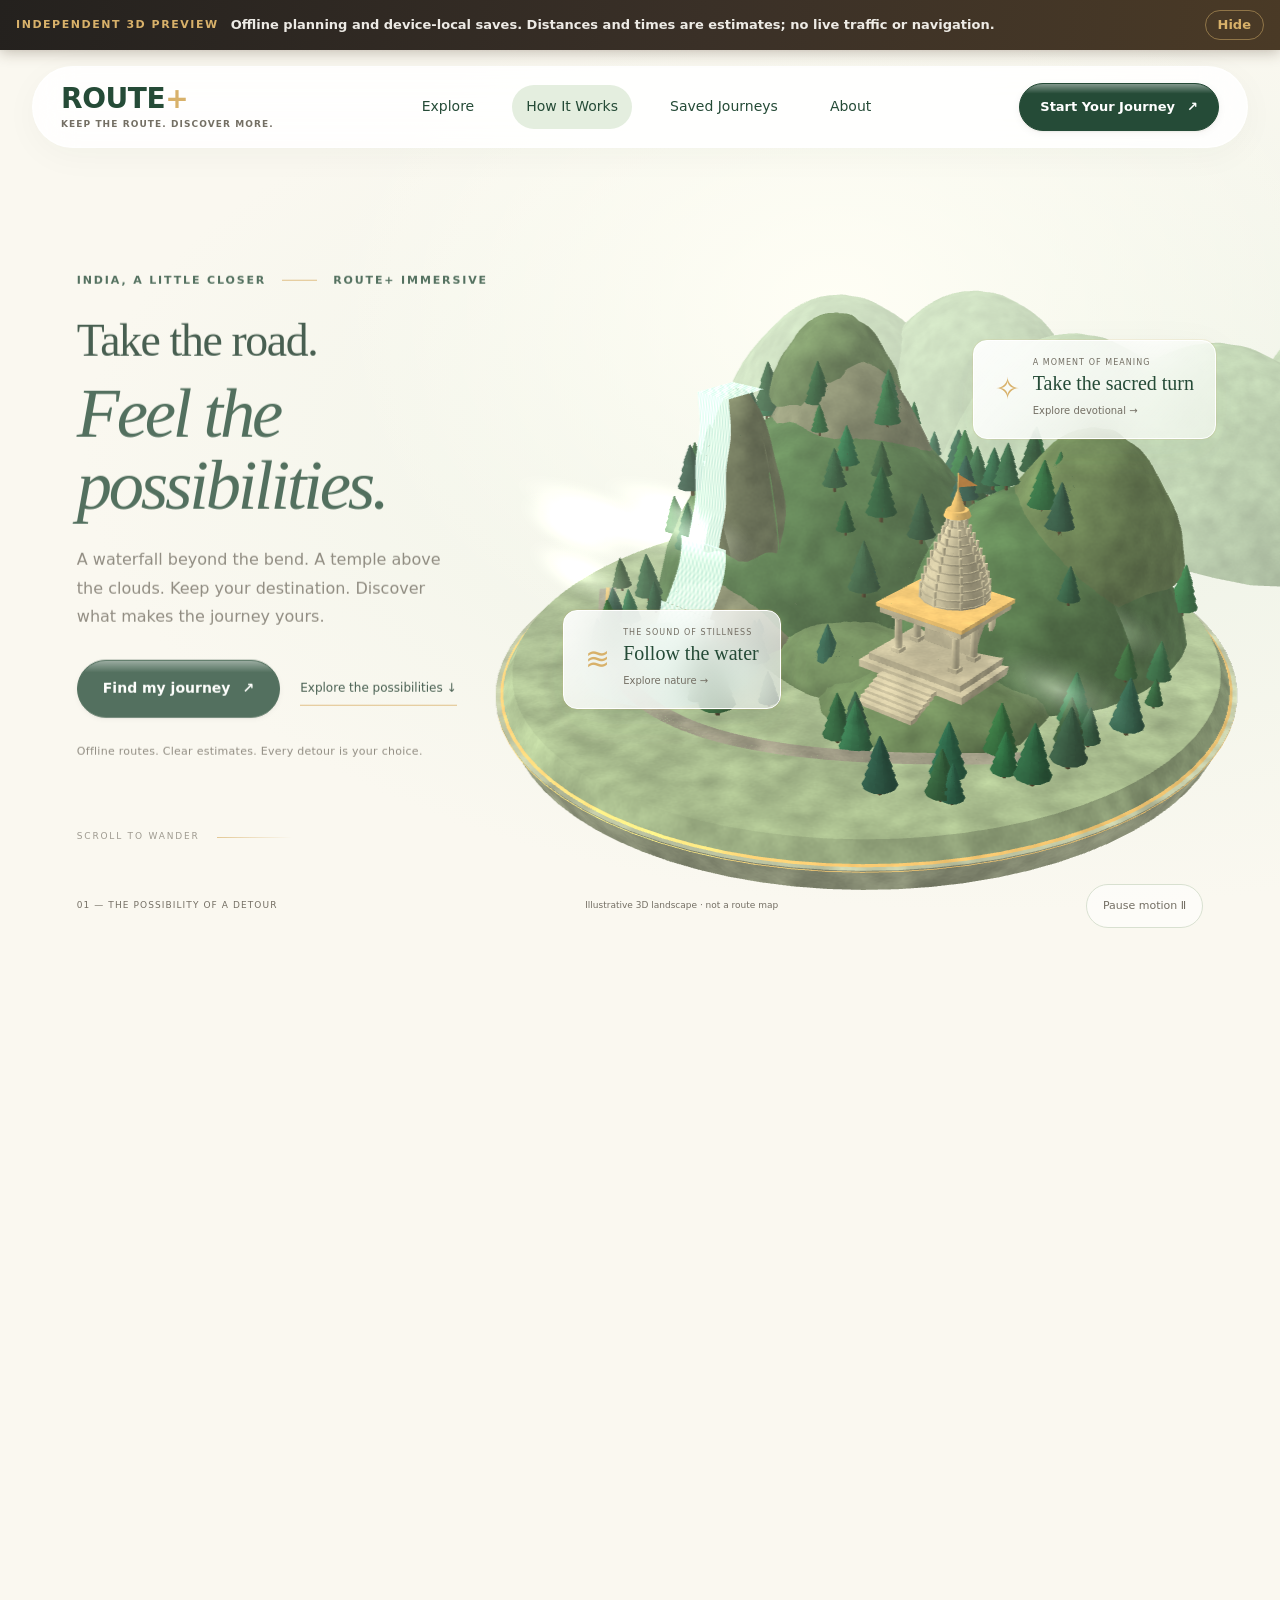
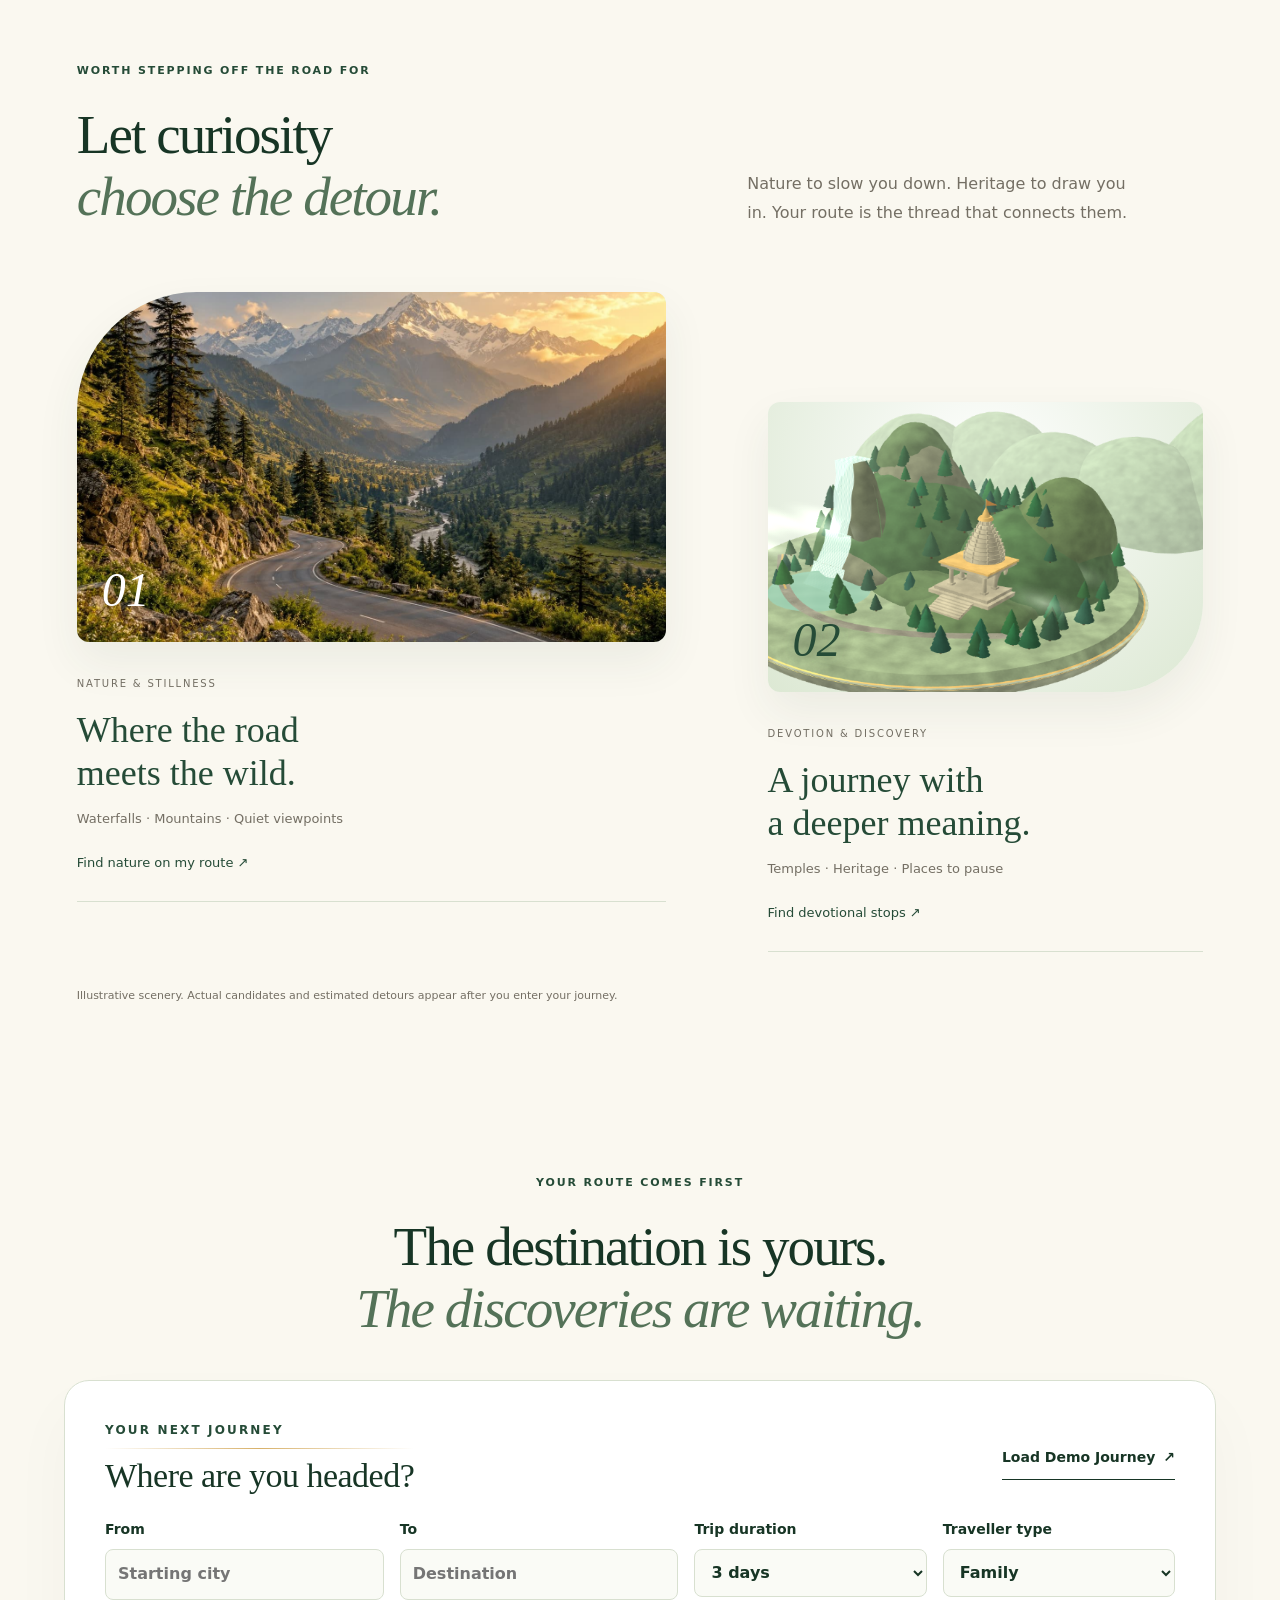
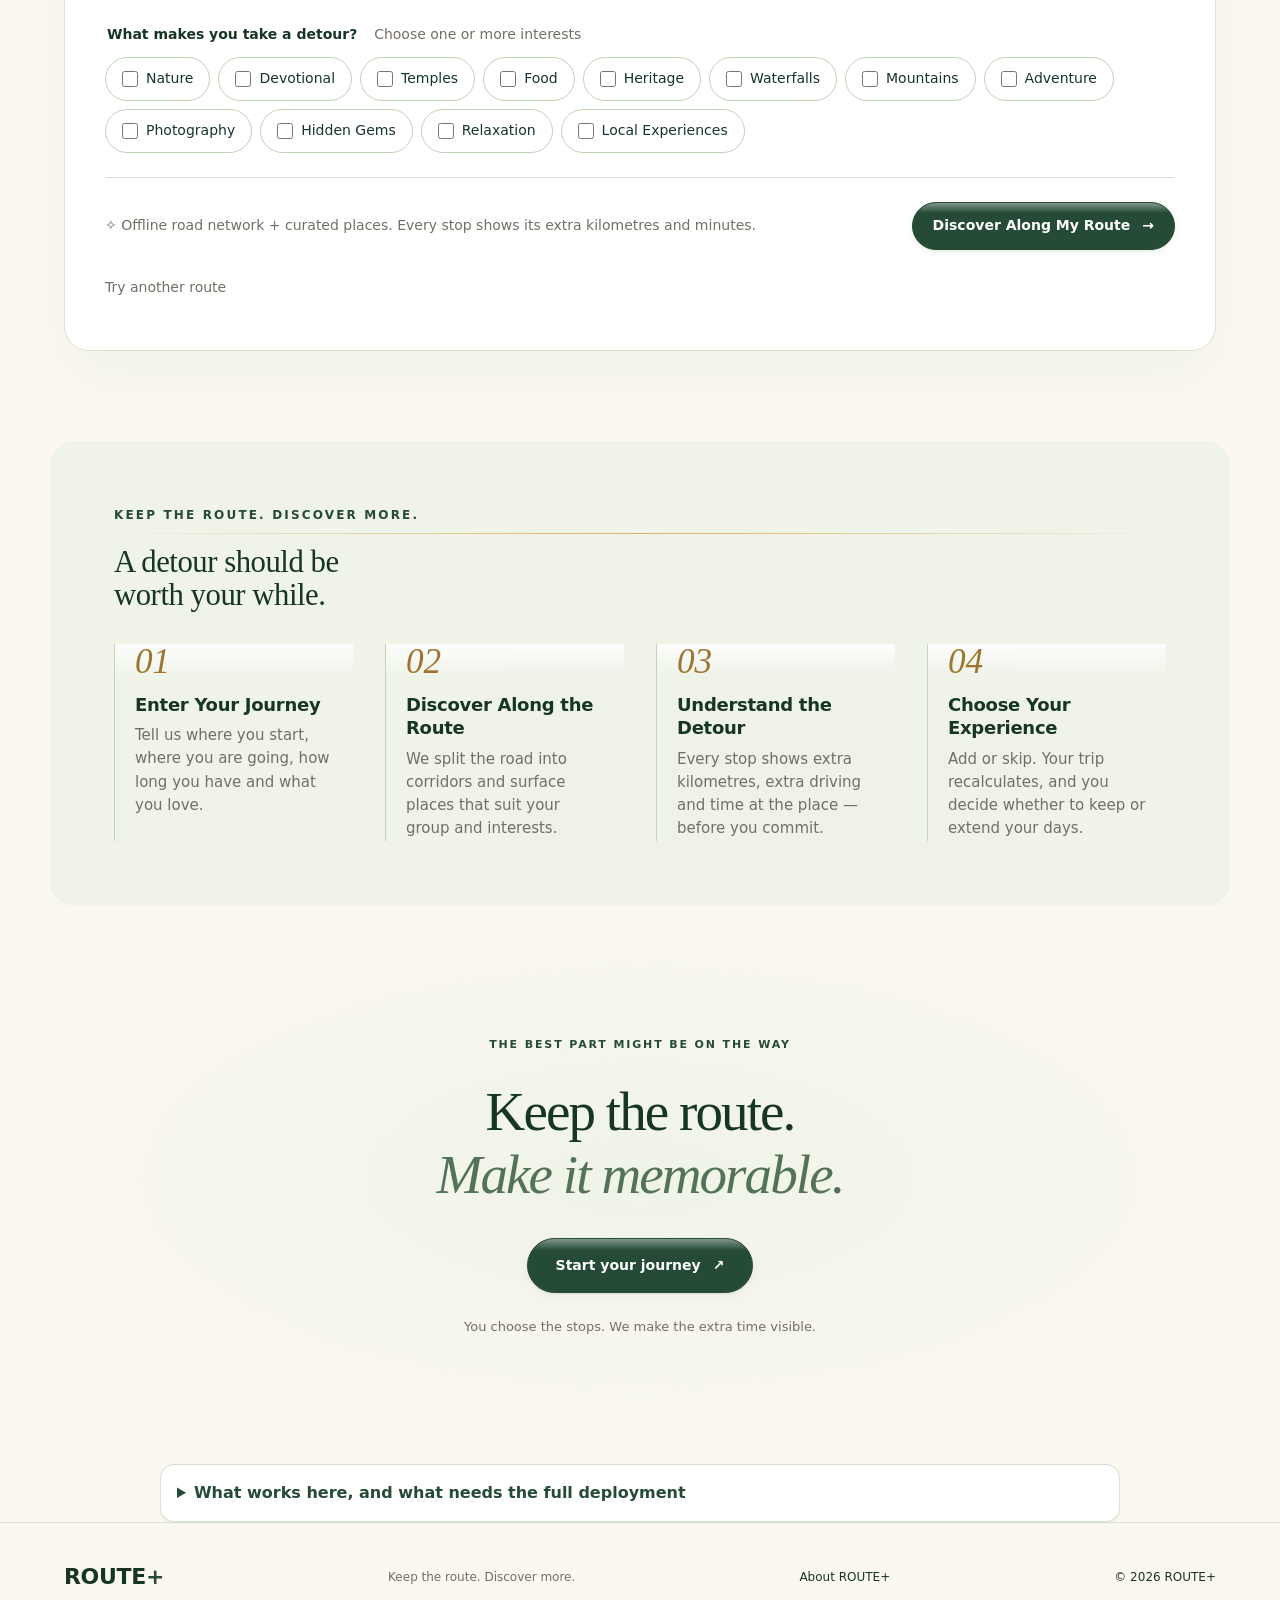
==== index.html @ 4583d7bc "Build independent ROUTE+ cinematic nature preview" ====
<!doctype html>
<html lang="en">
<head>
  <!-- ROUTE+ standalone build: generated by scripts/build-standalone.mjs. Edit files in web/ and shared/, not this file. -->
  <meta charset="UTF-8">
  <meta name="viewport" content="width=device-width, initial-scale=1">
  <meta name="description" content="ROUTE+ keeps your main route and shows worthwhile stops along the way — with the extra kilometres and time before you say yes.">
  <meta name="theme-color" content="#FAF8F0">
  <title>ROUTE+ Immersive — Royal Nature</title>
  <link rel="icon" href="data:image/svg+xml,%3Csvg xmlns='http://www.w3.org/2000/svg' viewBox='0 0 40 40'%3E%3Crect width='40' height='40' rx='10' fill='%23b54d23'/%3E%3Ctext x='7' y='29' font-family='Arial' font-weight='900' font-size='26' fill='white'%3ER%3C/text%3E%3C/svg%3E">
  <style>
/* ROUTE+ design tokens — ROYAL NATURE.
   The single source of truth for colour, type, spacing, radius, depth and
   motion. Components use these variables only, which is why re-tinting the
   whole product happens here and nowhere else.

   Identity: warm ivory paper, champagne and antique gold, forest green and
   earth brown — Indian nature and heritage as luxury travel editorial.
   Deliberately NO blue in the brand or UI; blue appears only as the live-GPS
   dot in the companion, where "you" must not read as "a stop". */
:root {
  /* ---------------------------------------------------- warm neutrals */
  --ivory: #FBF7EF;          /* warm ivory — the page */
  --porcelain: #FFFFFF;      /* porcelain white — raised surfaces */
  --bg: var(--ivory);
  --surface: var(--porcelain);
  --surface-2: #F5EFE3;
  --surface-3: #EDE4D4;
  --border: #E7DDC9;
  --border-strong: #CDBB97;

  /* ---------------------------------------------------- gold, earth, forest */
  --champagne: #D8B16A;      /* champagne gold — decorative, rules, glints */
  --gold-antique: #A9722C;   /* antique gold — accents on ivory */
  --amber-warm: #E99A35;     /* warm amber — sunrise, highlights */
  --earth: #76523A;          /* earth brown */
  --forest: #345342;         /* forest green */
  --forest-light: #4A6350;   /* forest, lifted — gradient partner */
  --stone: #786F64;          /* muted stone */
  --charcoal: #24211E;       /* dark charcoal — text */

  /* Interactive gold is a shade darker than the decorative antique gold so
     that white text on it clears AA (5.2:1) rather than sitting at 4.5:1. */
  --primary: #8C5C20;
  --primary-hover: #70481A;
  --primary-soft: #F6E9CF;
  --primary-ink: #7A4F1B;    /* gold as *text* on ivory — 5.6:1 */

  /* Legacy names the existing components already reference. Keeping them
     mapped is what re-tints every screen at once instead of touching 258
     call sites. */
  --orange: var(--amber-warm);
  --amber: var(--champagne);
  --gold: var(--gold-antique);
  --light-yellow: #FAF0D8;
  --brown: var(--earth);
  --text: var(--charcoal);
  --muted: var(--stone);
  --on-dark: #FDFBF6;

  /* ---------------------------------------------------- map */
  --map-surface: #F3EDE0;
  --map-land: #E8E0CC;
  --map-grid: #DED3BA;
  --route-main: #8C5C20;     /* the main road: gold, dominant */
  --route-casing: #FFFFFF;
  --route-detour: var(--forest);  /* optional: forest green, secondary */
  --route-selected: #A9722C;
  --gps: #2C6FD6;            /* the ONLY blue: live position */

  /* ---------------------------------------------------- status */
  --success: #2F6546;
  --success-surface: #E3EDE4;
  --warning: #7D4D10;
  --warning-surface: #F8EBCB;
  --danger: #8E3520;
  --danger-surface: #F5DDCE;
  --error: #A33127;

  /* ---------------------------------------------------- type */
  --font-display: "Iowan Old Style", "Palatino Linotype", Palatino, Georgia, "Times New Roman", serif;
  --font-body: "Segoe UI", system-ui, -apple-system, "Helvetica Neue", Arial, sans-serif;
  --fs-xs: 12px; --fs-sm: 14px; --fs-md: 16px; --fs-lg: 19px;
  --fs-xl: clamp(26px, 2.4vw, 34px);
  --fs-hero: clamp(38px, 4.6vw, 68px);
  --ls-eyebrow: .18em;       /* editorial letter-spacing for small caps */
  --ls-display: -.015em;     /* display serif wants slightly tighter tracking */
  --lh-display: 1.08;

  /* ---------------------------------------------------- spacing (4px base) */
  --s1: 4px; --s2: 8px; --s3: 12px; --s4: 16px; --s5: 24px; --s6: 32px; --s7: 48px; --s8: 64px;
  --s9: 96px;

  /* ---------------------------------------------------- shape */
  --radius-sm: 8px;
  --radius: 14px;
  --radius-lg: 22px;
  --radius-xl: 32px;
  --radius-pill: 999px;

  /* ---------------------------------------------------- depth
     Two-part shadows: a tight contact shadow plus a wide ambient one. That
     pairing is what reads as a real object on paper rather than a blurred
     rectangle. Tinted brown, never grey — grey shadows on ivory look dirty. */
  --shadow-sm: 0 1px 2px rgba(60, 42, 20, .07), 0 2px 8px rgba(60, 42, 20, .05);
  --shadow: 0 2px 4px rgba(60, 42, 20, .06), 0 14px 40px rgba(60, 42, 20, .09);
  --shadow-lg: 0 4px 8px rgba(60, 42, 20, .07), 0 30px 70px rgba(60, 42, 20, .14);
  --shadow-inset: inset 0 1px 0 rgba(255, 255, 255, .7);
  --gloss: linear-gradient(180deg, rgba(255,255,255,.85), rgba(255,255,255,0) 42%);
  --gold-rule: linear-gradient(90deg, transparent, var(--champagne), transparent);
  --backdrop: rgba(36, 33, 30, .58);
  --focus: 0 0 0 3px var(--bg), 0 0 0 6px var(--primary);

  /* ---------------------------------------------------- motion
     Short, confident, and all easing is a single family so unrelated
     components still feel like one product in motion. */
  --ease: cubic-bezier(.22, .61, .36, 1);
  --ease-out: cubic-bezier(.16, 1, .3, 1);
  --t-fast: 140ms;
  --t: 260ms;
  --t-slow: 520ms;
  --lift: translateY(-3px);
  --tilt-max: 6deg;

  --page-max: 1360px;
  --gutter: clamp(16px, 5vw, 64px);
}

/* Every animation in the product is written so that turning it off here is
   enough — nothing depends on an animation having run to become visible. */
@media (prefers-reduced-motion: reduce) {
  :root { --t-fast: 1ms; --t: 1ms; --t-slow: 1ms; --lift: none; --tilt-max: 0deg; }
}

</style>
  <style>
/* Base elements, buttons, form controls, header and footer. */
*, *::before, *::after { box-sizing: border-box; }
html { scroll-behavior: smooth; -webkit-text-size-adjust: 100%; }
body {
  margin: 0;
  background: var(--bg);
  color: var(--text);
  font: var(--fs-md)/1.55 var(--font-body);
  overflow-x: hidden;
}
h1, h2, h3, p { margin: 0; }
h1, h2 { font-family: var(--font-display); font-weight: 400; letter-spacing: -.02em; }
h2 { font-size: var(--fs-xl); line-height: 1.2; }
h3 { font-size: var(--fs-lg); line-height: 1.3; }
p { color: var(--muted); }
a { color: inherit; text-decoration: none; }
img { max-width: 100%; display: block; }
button, input, select { font: inherit; color: inherit; }
button { cursor: pointer; border: 0; background: none; padding: 0; touch-action: manipulation; }
button:disabled { opacity: .55; cursor: not-allowed; }
:focus-visible { outline: none; box-shadow: var(--focus); border-radius: 6px; }
[hidden] { display: none !important; }

.sr-only { position: absolute; width: 1px; height: 1px; overflow: hidden; clip: rect(0 0 0 0); white-space: nowrap; }
.skip-link { position: absolute; left: var(--s4); top: -60px; background: var(--text); color: var(--on-dark); padding: var(--s3) var(--s4); border-radius: var(--radius-sm); z-index: 20; }
.skip-link:focus { top: var(--s4); }

.eyebrow { display: block; font-size: var(--fs-xs); font-weight: 700; letter-spacing: .12em; text-transform: uppercase; color: var(--primary); }

/* Buttons */
.button {
  display: inline-flex; align-items: center; justify-content: center; gap: var(--s3);
  min-height: 46px; padding: 12px 20px;
  border: 1px solid var(--border-strong); border-radius: var(--radius-sm);
  background: var(--surface); font-size: var(--fs-sm); font-weight: 600;
  transition: transform .15s ease, background-color .15s ease, border-color .15s ease;
}
.button:hover:not(:disabled) { transform: translateY(-1px); background: var(--surface-2); }
.button.primary { background: var(--primary); border-color: var(--primary); color: var(--on-dark); }
.button.primary:hover:not(:disabled) { background: var(--primary-hover); }
.button.dark { background: var(--text); border-color: var(--text); color: var(--on-dark); }
.button.dark:hover:not(:disabled) { background: var(--charcoal); }
.button.small { min-height: 38px; padding: 8px 14px; font-size: var(--fs-xs); }
.button.danger { color: var(--danger); border-color: var(--danger-surface); }
.text-link { display: inline-flex; align-items: center; gap: var(--s2); min-height: 44px; font-size: var(--fs-sm); font-weight: 600; border-bottom: 1px solid currentColor; }
.text-link:hover { color: var(--primary); }

/* Forms */
label { display: block; font-size: var(--fs-sm); font-weight: 600; }
input, select, textarea {
  width: 100%; min-height: 48px; margin-top: var(--s2); padding: 12px;
  background: var(--surface); border: 1px solid var(--border-strong); border-radius: var(--radius-sm);
  font-size: var(--fs-md);
}
input:hover, select:hover { border-color: var(--brown); }
input[aria-invalid="true"] { border-color: var(--error); }
fieldset { border: 0; padding: 0; margin: var(--s5) 0; }
legend { font-size: var(--fs-sm); font-weight: 600; margin-bottom: var(--s3); }
legend span { color: var(--muted); font-weight: 400; margin-left: var(--s3); }
.error { display: block; color: var(--error); font-size: var(--fs-xs); font-weight: 500; }
.error:not(:empty) { margin-top: var(--s2); }

.chips { display: flex; flex-wrap: wrap; gap: var(--s2); }
.chip {
  display: inline-flex; align-items: center; gap: var(--s2);
  min-height: 44px; padding: 8px 16px;
  border: 1px solid var(--border-strong); border-radius: var(--radius-pill);
  background: var(--surface); font-size: var(--fs-sm); font-weight: 500; cursor: pointer;
  transition: background-color .15s, border-color .15s;
}
.chip:hover { border-color: var(--orange); }
.chip:has(input:checked), .chip.active { background: var(--primary-soft); border-color: var(--orange); color: var(--primary-hover); }
.chip input { width: 16px; height: 16px; min-height: 0; margin: 0; accent-color: var(--primary); }
.chip:has(input:focus-visible) { box-shadow: var(--focus); }

/* Header */
.header {
  position: sticky; top: 0; z-index: 10;
  display: flex; align-items: center; justify-content: space-between; gap: var(--s6);
  height: 84px; padding: 0 var(--gutter);
  background: color-mix(in srgb, var(--bg) 92%, transparent);
  backdrop-filter: saturate(1.2) blur(8px);
  border-bottom: 1px solid var(--border);
}
.logo { font-size: 28px; font-weight: 900; letter-spacing: -.06em; line-height: 1; font-family: var(--font-body); }
.logo span { color: var(--primary); }
.logo small { display: block; margin-top: 7px; font-size: 10px; font-weight: 600; letter-spacing: .14em; color: var(--muted); }
.header nav { display: flex; gap: var(--s5); font-size: var(--fs-sm); font-weight: 500; }
.header nav button { min-height: 44px; }
.header nav button:hover, .header nav button[aria-current="page"] { color: var(--primary); }
.account-link { border: 1px solid var(--border-strong) !important; border-radius: var(--radius-pill) !important; padding: 0 14px !important; }
.mobile-menu { display: none; width: 44px; height: 44px; font-size: 22px; border-radius: var(--radius-sm); }

/* Footer */
footer {
  display: flex; align-items: center; justify-content: space-between; gap: var(--s5);
  padding: var(--s6) var(--gutter); border-top: 1px solid var(--border); font-size: var(--fs-xs);
}
footer .logo { font-size: 22px; }
footer button { font-size: var(--fs-xs); min-height: 44px; }
footer button:hover { color: var(--primary); }

/* Toast */
#toast {
  position: fixed; left: 50%; bottom: var(--s5); transform: translate(-50%, 20px);
  max-width: min(92vw, 520px); padding: 12px 22px; border-radius: var(--radius-sm);
  background: var(--text); color: var(--on-dark); font-size: var(--fs-sm); box-shadow: var(--shadow);
  opacity: 0; pointer-events: none; transition: opacity .2s, transform .2s; z-index: 30;
}
#toast.visible { opacity: 1; transform: translate(-50%, 0); }

@keyframes spin { to { transform: rotate(360deg); } }
@keyframes rise { from { opacity: 0; transform: translateY(10px); } to { opacity: 1; transform: none; } }

</style>
  <style>
/* Landing page: hero, journey form, how it works. */
.hero {
  max-width: var(--page-max); margin: 0 auto; padding: var(--s7) var(--gutter);
  display: grid; grid-template-columns: 1.05fr 1fr; gap: clamp(28px, 5vw, 72px); align-items: center;
}
.hero-copy .eyebrow { font-size: 11px; }
.sun { font-size: 18px; margin-right: 6px; vertical-align: -2px; }
.hero h1 { font-size: var(--fs-hero); line-height: 1.08; margin: var(--s5) 0; }
.hero h1 em { color: var(--primary); }
.hero-copy > p { max-width: 460px; font-size: 18px; line-height: 1.65; }
.hero-actions { display: flex; flex-wrap: wrap; gap: var(--s3); margin-top: var(--s6); }
.hero-foot { display: flex; align-items: center; gap: var(--s3); margin-top: var(--s6); font-size: var(--fs-xs); color: var(--muted); }
.mini-route { width: 72px; height: 20px; color: var(--primary); }

.hero-image {
  position: relative; min-height: 540px; overflow: hidden;
  border-radius: 120px var(--radius) var(--radius) var(--radius);
  background: linear-gradient(160deg, var(--forest-light), var(--forest)); color: var(--on-dark);
  box-shadow: var(--shadow);
}
.hero-image::after { content: ""; position: absolute; inset: 0; background: linear-gradient(180deg, rgba(24,34,32,.1) 35%, rgba(23,37,30,.82)); }
.hero-image > img { position: absolute; inset: 0; width: 100%; height: 100%; object-fit: cover; }
.image-top, .image-note { position: absolute; z-index: 1; }
.image-top { top: 34px; left: 64px; right: 28px; font-size: 11px; letter-spacing: .16em; }
.image-note { left: 36px; right: 28px; bottom: 40px; }
.image-note .eyebrow { color: var(--champagne); }
.image-note h2 { font-size: clamp(30px, 3vw, 42px); line-height: 1.1; margin: var(--s3) 0; }
.image-note p { color: var(--surface-2); font-size: var(--fs-sm); }

.entry {
  width: calc(100% - 2 * var(--gutter)); max-width: calc(var(--page-max) - 2 * var(--gutter)); margin: 0 auto var(--s8);
  padding: clamp(20px, 3vw, 40px);
  background: var(--surface); border: 1px solid var(--border); border-radius: var(--radius-lg); box-shadow: var(--shadow);
  scroll-margin-top: 100px;
}
.section-intro { display: flex; justify-content: space-between; align-items: center; gap: var(--s5); margin-bottom: var(--s5); }
.section-intro h2 { margin-top: var(--s2); }
.form-grid { display: grid; grid-template-columns: 1.2fr 1.2fr 1fr 1fr; gap: var(--s4); }
.entry-bottom { display: flex; justify-content: space-between; align-items: center; gap: var(--s5); padding-top: var(--s5); border-top: 1px solid var(--border); }
.entry-bottom > span { font-size: var(--fs-sm); color: var(--muted); }
#generate { min-width: 250px; }
#generate[aria-busy="true"]::before { content: ""; width: 16px; height: 16px; border: 2px solid currentColor; border-right-color: transparent; border-radius: 50%; animation: spin .8s linear infinite; }
#form-status:not(:empty) { margin-top: var(--s4); padding: var(--s3) var(--s4); border-radius: var(--radius-sm); background: var(--light-yellow); color: var(--warning); font-size: var(--fs-sm); }
.sample-routes { margin-top: var(--s4); font-size: var(--fs-sm); color: var(--muted); }
.sample-routes summary { cursor: pointer; min-height: 44px; display: inline-flex; align-items: center; }
.sample-routes .chips { margin-top: var(--s2); }

.how {
  max-width: var(--page-max); margin: 0 auto var(--s8); padding: 0 var(--gutter);
  display: grid; grid-template-columns: repeat(4, minmax(0, 1fr)); gap: var(--s6);
  scroll-margin-top: 100px;
}
.how-head { grid-column: 1 / -1; }
.how-head h2 { margin-top: var(--s3); }
.how article { border-left: 2px solid var(--border); padding-left: var(--s5); }
.how article > span { font: italic 22px var(--font-display); color: var(--primary); }
.how h3 { margin: var(--s3) 0 var(--s2); font-size: 18px; }
.how p { font-size: 15px; }

</style>
  <style>
/* Route dashboard: summary, map, phases, discovery cards, journey panel. */
#dashboard { max-width: var(--page-max); margin: 0 auto; padding: var(--s6) var(--gutter) var(--s8); animation: rise .25s ease-out; }
.dashboard-top { display: flex; justify-content: space-between; align-items: flex-end; gap: var(--s5); }
.dashboard-top h1 { font-size: clamp(30px, 3.2vw, 42px); margin: var(--s2) 0; outline: none; }
.dashboard-top p { font-size: var(--fs-sm); }
.actions { display: flex; flex-wrap: wrap; gap: var(--s2); }

.summary {
  display: grid; grid-template-columns: repeat(5, minmax(0, 1fr)); margin: var(--s5) 0;
  background: var(--surface); border: 1px solid var(--border); border-radius: var(--radius);
}
.summary > div { padding: var(--s4) var(--s5); border-left: 1px solid var(--border); min-width: 0; }
.summary > div:first-child { border-left: 0; }
.summary small { display: block; font-size: 11px; letter-spacing: .1em; text-transform: uppercase; color: var(--muted); margin-bottom: 4px; }
.summary strong { font-size: 22px; font-weight: 600; font-variant-numeric: tabular-nums; }
.summary .fit-pill { margin-top: 6px; }

.fit-pill { display: inline-block; padding: 3px 10px; border-radius: var(--radius-pill); font-size: 11px; font-weight: 700; letter-spacing: .08em; }
.fit-pill.fits { background: var(--success-surface); color: var(--success); }
.fit-pill.near { background: var(--warning-surface); color: var(--warning); }
.fit-pill.exceeds { background: var(--danger-surface); color: var(--danger); }

/* Map */
.map-header { display: flex; justify-content: space-between; align-items: flex-end; gap: var(--s4); margin-bottom: var(--s3); }
.map-header h2 { font-size: 24px; margin-top: 4px; }
.mock-label { font-size: var(--fs-xs); color: var(--muted); background: var(--surface-2); padding: 4px 10px; border-radius: var(--radius-pill); }
.map-scroll { overflow-x: auto; border-radius: var(--radius); border: 1px solid var(--border); background: var(--map-surface); }
.map { position: relative; }
.map.schematic { min-width: 680px; } /* the schematic needs width; geographic maps scale */
.map svg { display: block; width: 100%; height: auto; }
.map .marker {
  position: absolute; transform: translate(-50%, -50%);
  display: inline-flex; align-items: center; gap: 6px;
  min-height: 36px; padding: 6px 12px 6px 8px;
  background: var(--surface); border: 1px solid var(--border-strong); border-radius: var(--radius-pill);
  box-shadow: var(--shadow-sm); font-size: 12px; font-weight: 600; white-space: nowrap;
  transition: transform .15s, border-color .15s;
}
.map .marker .pin { display: grid; place-items: center; width: 22px; height: 22px; border-radius: 50%; background: var(--primary-soft); color: var(--primary); font-size: 12px; }
.map .marker:hover, .map .marker:focus-visible { z-index: 3; border-color: var(--primary); transform: translate(-50%, -50%) scale(1.04); }
.map .marker.added { background: var(--primary); color: var(--on-dark); border-color: var(--primary); }
.map .marker.added .pin { background: var(--on-dark); color: var(--primary); }
.map .marker.compact .marker-name { display: none; }
.map .marker.compact { padding: 6px; }
.map .you-are-here { position: absolute; transform: translate(-50%, -50%); width: 18px; height: 18px; border-radius: 50%; background: var(--gps); border: 3px solid var(--porcelain); box-shadow: 0 0 0 6px rgba(44,111,214,.25); }

.map-legend { display: flex; flex-wrap: wrap; gap: var(--s5); margin: var(--s3) 0 var(--s5); font-size: var(--fs-xs); color: var(--muted); }
.map-legend span { display: inline-flex; align-items: center; gap: var(--s2); }
.solid, .dashed { display: inline-block; width: 26px; }
.solid { border-top: 4px solid var(--route-main); }
.dashed { border-top: 2px dashed var(--route-detour); }
.dot { display: inline-block; width: 12px; height: 12px; border-radius: 50%; background: var(--surface); border: 2px solid var(--primary); }
.dot.added { background: var(--primary); }

/* Phases */
.phases { display: grid; grid-template-columns: repeat(5, minmax(0, 1fr)); gap: var(--s2); margin-bottom: var(--s7); }
.phase { text-align: left; padding: var(--s3); border-bottom: 3px solid var(--border); border-radius: var(--radius-sm) var(--radius-sm) 0 0; font-size: var(--fs-sm); font-weight: 600; min-height: 64px; }
.phase small { display: block; font-size: 11px; letter-spacing: .1em; color: var(--muted); font-weight: 600; margin-bottom: 2px; }
.phase .phase-meta { display: block; font-size: 11px; font-weight: 400; color: var(--muted); margin-top: 2px; }
.phase:hover { background: var(--surface-2); }
.phase.active { border-color: var(--primary); background: var(--primary-soft); color: var(--primary-hover); }

/* Discovery */
.discovery-layout { display: grid; grid-template-columns: minmax(0, 1fr) 320px; gap: var(--s6); align-items: start; }
.result-count { font-size: var(--fs-sm); color: var(--muted); }
.filters { display: grid; grid-template-columns: repeat(5, minmax(0, 1fr)); gap: var(--s2); margin-bottom: var(--s5); }
.filters label { font-size: var(--fs-xs); font-weight: 600; color: var(--muted); }
.filters select { min-height: 42px; padding: 8px; font-size: var(--fs-sm); margin-top: 4px; }

.cards { display: grid; grid-template-columns: repeat(2, minmax(0, 1fr)); gap: var(--s5); }
.card { display: flex; flex-direction: column; background: var(--surface); border: 1px solid var(--border); border-radius: var(--radius); overflow: hidden; transition: transform .15s, box-shadow .15s; animation: rise .25s ease-out both; }
.card:hover { transform: translateY(-2px); box-shadow: var(--shadow); }
.card-image { position: relative; aspect-ratio: 5 / 3; background: var(--surface-3); }
.card-image img { width: 100%; height: 100%; object-fit: cover; }
.tag { position: absolute; left: var(--s3); bottom: var(--s3); padding: 4px 10px; border-radius: 6px; background: var(--surface); color: var(--primary); font-size: 11px; font-weight: 700; letter-spacing: .08em; text-transform: uppercase; }
.score-badge { position: absolute; right: var(--s3); top: var(--s3); padding: 4px 10px; border-radius: var(--radius-pill); background: rgba(47,42,34,.82); color: var(--on-dark); font-size: 11px; font-weight: 700; }
.card-body { display: flex; flex-direction: column; flex: 1; padding: var(--s4) var(--s5) var(--s5); }
.card h3 { font: 400 22px/1.2 var(--font-display); }
.card .place-sub { font-size: var(--fs-xs); margin-top: 2px; }
.impact-row { display: flex; flex-wrap: wrap; gap: var(--s2); margin: var(--s3) 0; }
.impact-row span { padding: 4px 10px; border-radius: var(--radius-pill); background: var(--primary-soft); color: var(--primary-hover); font-size: 13px; font-weight: 700; font-variant-numeric: tabular-nums; }
.impact-row span.visit { background: var(--surface-2); color: var(--text); font-weight: 600; }
.reasons { list-style: none; margin: 0; padding: 0; font-size: 13px; color: var(--success); }
.reasons li::before { content: "✓ "; font-weight: 700; }
.warnings { list-style: none; margin: 4px 0 0; padding: 0; font-size: 13px; color: var(--warning); }
.warnings li::before { content: "! "; font-weight: 700; }
.recommended-for { font-size: 13px; margin-top: var(--s2); }
.card-actions { display: grid; grid-template-columns: 1fr 1fr 1fr; gap: var(--s2); margin-top: auto; padding-top: var(--s4); }
.card-actions .button { min-height: 44px; padding: 8px; }

.empty { grid-column: 1 / -1; padding: var(--s7) var(--s5); text-align: center; border: 1px dashed var(--border-strong); border-radius: var(--radius); background: var(--surface); }
.empty h3 { font: 400 26px var(--font-display); margin-bottom: var(--s3); }
.empty p { max-width: 440px; margin: 0 auto var(--s4); font-size: var(--fs-sm); }
.empty .actions { justify-content: center; }

/* Journey panel */
.selected { position: sticky; top: 100px; padding: var(--s5); background: var(--surface-2); border: 1px solid var(--border); border-radius: var(--radius); }
.selected h2 { font-size: 24px; margin: 4px 0 var(--s3); }
.selected p { font-size: var(--fs-sm); }
.baseline { padding: var(--s3) 0; border-bottom: 1px solid var(--border); font-size: var(--fs-sm); }
.baseline strong { display: block; }
.stops { list-style: none; margin: 0; padding: 0; }
.stop { padding: var(--s3) 0; border-bottom: 1px solid var(--border); }
.stop h3 { font-size: 15px; }
.stop small { display: block; font-size: var(--fs-xs); color: var(--muted); margin-top: 2px; }
.stop-actions { display: flex; gap: var(--s4); }
.stop-actions button { min-height: 36px; font-size: 13px; font-weight: 600; color: var(--primary); }
.fit { margin: var(--s4) 0; padding: var(--s3) var(--s4); border-radius: var(--radius-sm); font-size: var(--fs-sm); }
.fit.fits { background: var(--success-surface); color: var(--success); }
.fit.near { background: var(--warning-surface); color: var(--warning); }
.fit.exceeds { background: var(--danger-surface); color: var(--danger); }
.removal-list { display: grid; gap: 4px; margin: var(--s2) 0 var(--s3); }
.removal-list button { text-align: left; font-size: 13px; min-height: 36px; color: var(--primary); text-decoration: underline; }
.selected details { font-size: 13px; color: var(--muted); margin-top: var(--s3); }
.selected summary { cursor: pointer; min-height: 40px; display: flex; align-items: center; }
.day-plan { list-style: none; margin: var(--s2) 0 0; padding: 0; display: grid; gap: var(--s2); }
.day-plan li { padding: var(--s2) var(--s3); background: var(--surface); border-radius: var(--radius-sm); font-size: 13px; }
.day-plan b { color: var(--text); }
.panel-actions { display: grid; gap: var(--s2); margin-top: var(--s4); }

/* Phone-only trip impact bar */
.impact-bar { display: none; }
.more-row { grid-column: 1 / -1; display: flex; justify-content: center; }

</style>
  <style>
/* Dialogs: place detail (side panel on desktop, bottom sheet on mobile),
   duration warning, saved journeys, account and about. */
dialog {
  width: min(560px, calc(100% - 32px)); max-height: 90vh; overflow: auto;
  padding: var(--s6); border: 1px solid var(--border); border-radius: var(--radius-lg);
  background: var(--surface); color: var(--text); box-shadow: var(--shadow);
}
dialog::backdrop { background: var(--backdrop); backdrop-filter: blur(3px); }
dialog[open] { animation: rise .2s ease-out; }
dialog h2 { margin: var(--s3) 0; }
dialog p { margin: var(--s3) 0; font-size: 15px; }
dialog .close { position: absolute; top: 12px; right: 12px; width: 44px; height: 44px; border-radius: 50%; background: var(--surface); font-size: 26px; line-height: 1; z-index: 2; box-shadow: var(--shadow-sm); }
dialog .close:hover { background: var(--surface-2); }
dialog .actions { margin-top: var(--s5); }
dialog > h3, #account h3 { margin: var(--s5) 0 var(--s2); font-size: 16px; }

/* Place detail: right-hand side panel on wide screens */
.detail-dialog {
  width: min(520px, 100%); height: 100vh; max-height: 100vh; margin: 0 0 0 auto;
  padding: 0; border-radius: var(--radius-lg) 0 0 var(--radius-lg); border-right: 0;
}
.detail-dialog[open] { animation: slide-in .22s ease-out; }
@keyframes slide-in { from { transform: translateX(40px); opacity: 0; } to { transform: none; opacity: 1; } }
.detail-image { width: 100%; aspect-ratio: 16 / 9; object-fit: cover; background: var(--surface-3); }
.detail-content { padding: var(--s5) var(--s6) 0; }
.detail-content h2 { font-size: 32px; margin: var(--s2) 0; }
.detail-content h3 { font-size: 15px; margin: var(--s5) 0 var(--s2); }
.detail-content ul { margin: 0; padding-left: 20px; font-size: var(--fs-sm); color: var(--muted); }
.detail-impact { display: grid; grid-template-columns: repeat(2, minmax(0, 1fr)); gap: var(--s3); margin-top: var(--s4); }
.detail-impact div { padding: var(--s3); border-radius: var(--radius-sm); background: var(--primary-soft); }
.detail-impact small, .detail-grid small { display: block; font-size: 11px; letter-spacing: .08em; text-transform: uppercase; color: var(--muted); margin-bottom: 2px; }
.detail-impact strong { font-size: 20px; color: var(--primary-hover); }
.detail-grid { display: grid; grid-template-columns: repeat(2, minmax(0, 1fr)); gap: var(--s3); padding: var(--s4); background: var(--surface-2); border-radius: var(--radius-sm); font-size: var(--fs-sm); }
.caution { margin: var(--s4) 0; padding: var(--s3) var(--s4); border-left: 3px solid var(--amber); background: var(--light-yellow); color: var(--warning); font-size: var(--fs-sm); border-radius: 0 var(--radius-sm) var(--radius-sm) 0; }
.source-note { font-size: var(--fs-xs) !important; }
.detail-actions { position: sticky; bottom: 0; display: flex; gap: var(--s2); padding: var(--s4) var(--s6); margin-top: var(--s5); background: var(--surface); border-top: 1px solid var(--border); }
.detail-actions .button { flex: 1; }
.score-table { width: 100%; border-collapse: collapse; font-size: 13px; }
.score-table td { padding: 4px 0; border-bottom: 1px solid var(--border); }
.score-table td:last-child { text-align: right; font-variant-numeric: tabular-nums; font-weight: 600; }
.feedback-row { display: flex; flex-wrap: wrap; gap: var(--s2); }

/* Warning */
.compare { display: grid; grid-template-columns: 1fr auto 1fr; align-items: center; gap: var(--s3); margin: var(--s4) 0; }
.compare div { padding: var(--s4); border-radius: var(--radius-sm); background: var(--surface-2); text-align: center; }
.compare div.updated { background: var(--danger-surface); color: var(--danger); }
.compare strong { display: block; font: 400 30px var(--font-display); }
.compare small { font-size: 11px; letter-spacing: .1em; text-transform: uppercase; }
.why-list { font-size: var(--fs-sm); color: var(--muted); padding-left: 20px; }

.saved-row { display: flex; justify-content: space-between; align-items: center; gap: var(--s4); padding: var(--s4) 0; border-top: 1px solid var(--border); }
.saved-row p { margin: 2px 0 0; font-size: 13px; }

.auth-form { display: grid; gap: var(--s3); }
.auth-switch { font-size: var(--fs-sm); }
.auth-switch button { color: var(--primary); font-weight: 600; text-decoration: underline; min-height: 40px; }

</style>
  <style>
/* Tablet and mobile layouts. Mobile is designed, not shrunk:
   the map scrolls sideways, markers become compact, the journey panel moves
   above the cards, and place details open as a bottom sheet. */
@media (max-width: 1100px) {
  .form-grid { grid-template-columns: 1fr 1fr; }
  .how { grid-template-columns: repeat(2, minmax(0, 1fr)); }
  .discovery-layout { grid-template-columns: minmax(0, 1fr) 280px; }
  .cards { grid-template-columns: 1fr; }
  .filters { grid-template-columns: repeat(3, minmax(0, 1fr)); }
  .header nav { gap: var(--s4); }
}

@media (max-width: 820px) {
  .header { height: 70px; }
  .header-cta { display: none; }
  .mobile-menu { display: grid; place-items: center; }
  /* Scoped to #nav — the planner's collapsible menu, which #menu-toggle opens.
     A plain `.header nav` here would also hide the companion's header nav,
     which has no menu button to reopen it. */
  .header #nav {
    display: none; position: absolute; top: 70px; left: 0; right: 0;
    flex-direction: column; gap: 0; padding: var(--s2) var(--gutter) var(--s4);
    background: var(--surface); border-bottom: 1px solid var(--border); box-shadow: var(--shadow);
  }
  .header #nav.open { display: flex; }
  .header #nav button { text-align: left; padding: var(--s3) 0; border-bottom: 1px solid var(--border); }
  .account-link { border-radius: var(--radius-sm) !important; margin-top: var(--s2); padding: var(--s3) !important; }

  .hero { grid-template-columns: 1fr; padding-top: var(--s5); }
  .hero-image { min-height: 320px; border-top-left-radius: 70px; order: -1; }
  .image-top { left: 48px; top: 24px; }
  .hero-copy > p { font-size: 17px; }
  .hero-actions .button { flex: 1 1 200px; }

  .summary { grid-template-columns: repeat(3, minmax(0, 1fr)); }
  .summary > div:nth-child(4) { border-left: 0; }
  .summary > div:nth-child(n+4) { border-top: 1px solid var(--border); }
  .summary strong { font-size: 18px; }
  .summary > div { padding: var(--s3); }

  .dashboard-top { flex-direction: column; align-items: stretch; }
  .dashboard-top .actions .button { flex: 1; }
  .map-header { flex-direction: column; align-items: flex-start; }
  .phases { display: flex; overflow-x: auto; scroll-snap-type: x mandatory; margin-bottom: var(--s5); }
  .phase { flex: 0 0 150px; scroll-snap-align: start; }

  .discovery-layout { display: flex; flex-direction: column; }
  .impact-bar:not([hidden]) {
    position: fixed; left: 0; right: 0; bottom: 0; z-index: 9;
    display: flex; justify-content: space-between; align-items: center; gap: var(--s3);
    padding: 10px var(--gutter) calc(10px + env(safe-area-inset-bottom));
    background: var(--surface); border-top: 1px solid var(--border); box-shadow: 0 -6px 20px rgba(52,34,14,.08);
    font-size: 13px;
  }
  .impact-bar .fit-pill { min-height: 36px; padding: 6px 12px; }
  #dashboard { padding-bottom: 96px; }
  .selected { position: static; width: 100%; }
  .filters { grid-template-columns: repeat(2, minmax(0, 1fr)); }

  /* Bottom sheet for place details */
  .detail-dialog {
    width: 100%; max-width: 100%; height: auto; max-height: 92dvh;
    margin: auto 0 0; border-radius: var(--radius-lg) var(--radius-lg) 0 0; border-right: 1px solid var(--border);
  }
  .detail-dialog[open] { animation: sheet-up .22s ease-out; }
  .detail-dialog::before { content: ""; display: block; width: 44px; height: 5px; margin: 8px auto 0; border-radius: 3px; background: var(--border-strong); position: sticky; top: 8px; z-index: 3; }
  .detail-content { padding: var(--s4) var(--s5) 0; }
  .detail-actions { padding: var(--s3) var(--s5) calc(var(--s3) + env(safe-area-inset-bottom)); }
  footer { flex-wrap: wrap; }
  footer p { display: none; }
}
@keyframes sheet-up { from { transform: translateY(40px); opacity: 0; } to { transform: none; opacity: 1; } }

@media (max-width: 560px) {
  .form-grid { grid-template-columns: 1fr; }
  .how { grid-template-columns: 1fr; }
  .section-intro { flex-direction: column; align-items: flex-start; }
  .entry-bottom { flex-direction: column; align-items: stretch; }
  #generate { width: 100%; min-width: 0; }
  legend span { display: block; margin: 4px 0 0; }
  .summary { grid-template-columns: repeat(2, minmax(0, 1fr)); }
  .summary > div:nth-child(3), .summary > div:nth-child(5) { border-left: 0; }
  .summary > div:nth-child(4) { border-left: 1px solid var(--border); }
  .summary > div:nth-child(n+3) { border-top: 1px solid var(--border); }
  .summary > div:last-child { grid-column: 1 / -1; }
  .map.schematic { min-width: 600px; }
  .map .marker .marker-name { display: none; }
  .map .marker { padding: 5px; min-width: 36px; min-height: 36px; justify-content: center; }
  .card-actions { grid-template-columns: 1fr 1fr; }
  .card-actions .explore { grid-column: 1 / -1; }
  .detail-impact, .detail-grid { grid-template-columns: 1fr 1fr; }
  .compare strong { font-size: 24px; }
  dialog { padding: var(--s5); }
}

@media (prefers-reduced-motion: reduce) {
  *, *::before, *::after { animation: none !important; transition: none !important; scroll-behavior: auto !important; }
}

</style>
  <!-- Depth and motion layer: loaded last so it enhances the components the
       stylesheets above lay out. Removing it leaves the product working. -->
  <style>
/* ROUTE+ — ROYAL NATURE depth and motion layer.
   Loaded LAST, so it adds dimension and movement to the components the other
   stylesheets already lay out. Nothing here changes a layout or a selector's
   meaning: remove this file and the product still works, plainly.

   Every effect obeys two rules:
     1. content is visible without JavaScript and without animation — motion
        only changes HOW it arrives, never WHETHER it is there;
     2. transforms stay on compositor properties (transform/opacity) so a
        low-powered phone is not asked to repaint on scroll. */

/* ------------------------------------------------------------ editorial type */
h1, h2, h3, .logo { letter-spacing: var(--ls-display); }
h1, h2 { line-height: var(--lh-display); }
.eyebrow {
  letter-spacing: var(--ls-eyebrow);
  text-transform: uppercase;
  font-size: var(--fs-xs);
  font-weight: 700;
  color: var(--primary-ink);
}
/* A hairline gold rule under section eyebrows — the editorial signature. */
.section-intro .eyebrow::after,
.how-head .eyebrow::after {
  content: "";
  display: block;
  height: 1px;
  margin-top: var(--s2);
  background: var(--gold-rule);
}
h1 em, h2 em { font-style: italic; color: var(--primary-ink); }

/* ------------------------------------------------------------ paper grain
   One repeating SVG turbulence tile at very low opacity. It stops the large
   ivory areas reading as flat #FBF7EF and costs nothing to paint. */
body::before {
  content: "";
  position: fixed;
  inset: 0;
  /* Behind every sibling, WITHOUT giving them a stacking position of their own:
     `body > *` with position:relative silently overrode position:fixed on the
     mobile bottom sheet and un-anchored it. */
  z-index: -1;
  pointer-events: none;
  opacity: .035;
  background-image: url("data:image/svg+xml,%3Csvg xmlns='http://www.w3.org/2000/svg' width='180' height='180'%3E%3Cfilter id='g'%3E%3CfeTurbulence type='fractalNoise' baseFrequency='.85' numOctaves='3'/%3E%3C/filter%3E%3Crect width='180' height='180' filter='url(%23g)'/%3E%3C/svg%3E");
}

/* ------------------------------------------------------------ 3D surfaces
   `.lift` is the shared recipe for anything that should read as a physical
   card: contact + ambient shadow, a hairline inner highlight along the top
   edge, and a gloss sheen that only exists on the upper 40%. */
.card, .selected, .summary > *, .how article, .detail-dialog, dialog, .phases button {
  box-shadow: var(--shadow-sm), var(--shadow-inset);
  transition: transform var(--t) var(--ease), box-shadow var(--t) var(--ease);
}
.card, .how article {
  position: relative;
  overflow: hidden;
  isolation: isolate;
}
.card::after, .how article::after {
  content: "";
  position: absolute;
  inset: 0 0 auto;
  height: 42%;
  background: var(--gloss);
  pointer-events: none;
  z-index: -1;
}

/* Hover/focus lift. Keyboard focus gets the same lift as the mouse, so the
   two ways of using the product feel the same. */
.card:hover, .card:focus-within,
.how article:hover {
  transform: var(--lift);
  box-shadow: var(--shadow), var(--shadow-inset);
}

/* Pointer-driven tilt. motion.js sets --rx/--ry per card; with no JS, or with
   reduced motion, both are 0 and this collapses to the plain lift above. */
.tilt {
  --rx: 0deg; --ry: 0deg;
  transform-style: preserve-3d;
  will-change: transform;
}
.tilt:hover {
  transform: perspective(900px) rotateX(var(--rx)) rotateY(var(--ry)) translateY(-3px);
}
.tilt > * { transform: translateZ(0); }

/* ------------------------------------------------------------ hero scene
   A layered landscape: photographic mid-ground (a real project asset) with
   SVG depth planes in front of and behind it. Each plane is translated by
   motion.js at its own rate, which is what produces the sense of distance. */
.hero-scene {
  position: relative;
  border-radius: var(--radius-xl);
  overflow: hidden;
  isolation: isolate;
  box-shadow: var(--shadow-lg);
  background: linear-gradient(176deg, #F7EFDD 0%, #F2E4C9 38%, #E9DCC0 62%, #DCD2BA 100%);
}
.hero-layer {
  position: absolute;
  inset: -4% -2%;
  will-change: transform;
  pointer-events: none;
  background-repeat: no-repeat;
  background-position: bottom center;
  background-size: 102% auto;
}
.hero-layer svg { width: 100%; height: 100%; display: block; }
.hero-photo {
  position: relative;
  display: block;
  width: 100%;
  height: auto;
  /* The photograph is the middle distance: warmed and slightly desaturated so
     the gold and forest layers in front of it stay the loudest thing. */
  filter: saturate(.92) contrast(1.04) sepia(.06);
  mix-blend-mode: multiply;
  opacity: .96;
}
/* Sun glow, behind everything, breathing very slowly. */
.hero-sun {
  position: absolute;
  top: 12%; left: 62%;
  width: 34%; aspect-ratio: 1;
  border-radius: 50%;
  background: radial-gradient(circle, rgba(233,154,53,.55), rgba(216,177,106,.22) 42%, transparent 70%);
  animation: sun-breathe 9s var(--ease) infinite alternate;
  pointer-events: none;
}
@keyframes sun-breathe { from { transform: scale(1); opacity: .75; } to { transform: scale(1.08); opacity: 1; } }
/* Mist drifting across the valley floor. */
.hero-mist {
  position: absolute;
  inset: auto 0 0;
  height: 38%;
  background: linear-gradient(0deg, rgba(251,247,239,.92), rgba(251,247,239,.35) 45%, transparent);
  pointer-events: none;
}
.hero-mist::after {
  content: "";
  position: absolute;
  inset: 0;
  background: radial-gradient(60% 70% at 20% 90%, rgba(255,255,255,.75), transparent 70%),
              radial-gradient(50% 60% at 78% 95%, rgba(255,255,255,.6), transparent 70%);
  animation: mist-drift 22s linear infinite alternate;
}
@keyframes mist-drift { from { transform: translateX(-3%); } to { transform: translateX(3%); } }

/* The route ribbon drawn over the scene: the product's own idea, visualised.
   Solid gold main line, dashed forest detour, exactly as the map renders it. */
.hero-ribbon { position: absolute; inset: 0; width: 100%; height: 100%; pointer-events: none; }
.hero-ribbon .main { stroke: var(--route-main); stroke-width: 3.2; fill: none; stroke-linecap: round;
  filter: drop-shadow(0 1px 2px rgba(60,42,20,.35)); }
.hero-ribbon .casing { stroke: rgba(255,255,255,.9); stroke-width: 7; fill: none; stroke-linecap: round; }
.hero-ribbon .spur { stroke: var(--route-detour); stroke-width: 2; fill: none; stroke-dasharray: 5 5; stroke-linecap: round; }
.hero-ribbon .pin { fill: var(--route-selected); }
.hero-ribbon .pin-hollow { fill: #fff; stroke: var(--route-main); stroke-width: 2.4; }
/* The line draws itself once on arrival, then stops. */
.hero-ribbon .draw { stroke-dasharray: 420; stroke-dashoffset: 420; animation: draw 1.6s var(--ease-out) .35s forwards; }
.hero-ribbon .spur.draw { stroke-dasharray: 5 5; stroke-dashoffset: 0; opacity: 0; animation: spur-in .5s var(--ease-out) 1.5s forwards; }
@keyframes draw { to { stroke-dashoffset: 0; } }
@keyframes spur-in { to { opacity: 1; } }
@media (prefers-reduced-motion: reduce) {
  .hero-ribbon .draw { stroke-dashoffset: 0; animation: none; }
  .hero-ribbon .spur.draw { opacity: 1; animation: none; }
  .hero-sun, .hero-mist::after { animation: none; }
}

/* The caption plate sitting on the scene. */
.hero-plate {
  position: absolute;
  inset: auto var(--s5) var(--s5) var(--s5);
  padding: var(--s4) var(--s5);
  border-radius: var(--radius-lg);
  background: rgba(255, 253, 248, .82);
  backdrop-filter: blur(10px) saturate(1.1);
  border: 1px solid rgba(255, 255, 255, .8);
  box-shadow: var(--shadow), var(--shadow-inset);
  max-width: 30rem;
}
.hero-plate h2 { font-size: var(--fs-xl); margin: var(--s1) 0 var(--s2); }
.hero-plate p { color: var(--muted); font-size: var(--fs-sm); margin: 0; }

/* ------------------------------------------------------------ scroll reveal
   The element is at rest in its final position; motion.js removes `.reveal`
   once it has been seen. If the script never runs, `.revealed` is applied by
   a no-JS fallback below, so content cannot get stuck invisible. */
.reveal { opacity: 0; transform: translateY(18px); }
.reveal.revealed,
.no-motion .reveal { opacity: 1; transform: none; }
.reveal { transition: opacity var(--t-slow) var(--ease-out), transform var(--t-slow) var(--ease-out); }
/* Children stagger by index, set by motion.js as --i. */
.reveal { transition-delay: calc(var(--i, 0) * 70ms); }

/* ------------------------------------------------------------ parallax shell */
.parallax { will-change: transform; }

/* ------------------------------------------------------------ micro-interactions */
.button {
  position: relative;
  overflow: hidden;
  transition: transform var(--t-fast) var(--ease), box-shadow var(--t) var(--ease), background var(--t-fast) var(--ease);
}
.button::before {
  content: "";
  position: absolute;
  inset: 0 0 auto;
  height: 50%;
  background: var(--gloss);
  opacity: .5;
  pointer-events: none;
}
.button:hover:not(:disabled) { transform: var(--lift); box-shadow: var(--shadow); }
.button:active:not(:disabled) { transform: translateY(0) scale(.985); box-shadow: var(--shadow-sm); }
.button.primary, .button.dark { box-shadow: var(--shadow-sm); }
/* A gold sweep across the primary action on hover — one pass, not a loop. */
.button.primary::after {
  content: "";
  position: absolute;
  inset: 0;
  background: linear-gradient(105deg, transparent 20%, rgba(255,255,255,.38) 48%, transparent 76%);
  transform: translateX(-120%);
  transition: transform var(--t-slow) var(--ease-out);
  pointer-events: none;
}
.button.primary:hover:not(:disabled)::after { transform: translateX(120%); }

/* Busy state for anything that waits on the network. */
.button[aria-busy="true"] { pointer-events: none; opacity: .75; }
.button[aria-busy="true"]::after {
  content: "";
  position: absolute;
  inset: 0;
  background: repeating-linear-gradient(115deg, transparent 0 10px, rgba(255,255,255,.28) 10px 20px);
  animation: busy 700ms linear infinite;
  transform: none;
}
@keyframes busy { to { background-position: 28px 0; } }

/* Chips, filters and nav share one interaction language. */
.chips label, .chips button, #filters label select, .phases button {
  transition: transform var(--t-fast) var(--ease), box-shadow var(--t) var(--ease),
              background var(--t-fast) var(--ease), border-color var(--t-fast) var(--ease);
}
.chips label:hover, .chips button:hover, .phases button:hover { transform: var(--lift); }

nav button {
  position: relative;
  transition: color var(--t-fast) var(--ease);
}
/* The active/hover underline grows from the centre. */
nav button::after {
  content: "";
  position: absolute;
  left: 50%; right: 50%; bottom: 2px;
  height: 2px;
  border-radius: 2px;
  background: var(--champagne);
  transition: left var(--t) var(--ease), right var(--t) var(--ease);
}
nav button:hover::after, nav button:focus-visible::after, nav button[aria-current="true"]::after { left: 8%; right: 8%; }
nav button[aria-current="true"] { color: var(--primary-ink); }

/* Form fields: a gold focus ring and a touch of depth so the form feels
   tactile rather than like a grey box. */
input, select, textarea {
  transition: border-color var(--t-fast) var(--ease), box-shadow var(--t-fast) var(--ease), background var(--t-fast) var(--ease);
}
input:hover:not(:focus), select:hover:not(:focus) { border-color: var(--border-strong); }
input:focus-visible, select:focus-visible, textarea:focus-visible {
  border-color: var(--primary);
  box-shadow: 0 0 0 4px var(--primary-soft);
  outline: none;
}
.error:not(:empty) { animation: nudge var(--t) var(--ease); }
@keyframes nudge { 0%,100% { transform: translateX(0); } 25% { transform: translateX(-3px); } 75% { transform: translateX(3px); } }

/* ------------------------------------------------------------ section rhythm */
.how article { --i: 0; }
.how article:nth-child(2) { --i: 1; }
.how article:nth-child(3) { --i: 2; }
.how article:nth-child(4) { --i: 3; }
.how article span {
  font-family: var(--font-display);
  color: var(--champagne);
  font-size: 2.2rem;
  line-height: 1;
}

/* Dialogs arrive rather than appear. */
dialog[open] { animation: dialog-in var(--t) var(--ease-out); }
@keyframes dialog-in { from { opacity: 0; transform: translateY(12px) scale(.985); } }
dialog::backdrop { background: var(--backdrop); backdrop-filter: blur(3px); }

/* Toast and impact bar slide from the edge they belong to. */
#toast:not(:empty) { animation: toast-in var(--t) var(--ease-out); }
@keyframes toast-in { from { opacity: 0; transform: translateY(14px); } }
.impact-bar:not([hidden]) { animation: toast-in var(--t) var(--ease-out); }

/* ------------------------------------------------------------ map framing */
.map-column { position: relative; }
.map { border-radius: var(--radius-lg); overflow: hidden; box-shadow: var(--shadow-sm), var(--shadow-inset); }
.map .marker { transition: transform var(--t-fast) var(--ease), box-shadow var(--t) var(--ease); }
.map .marker:hover, .map .marker:focus-visible { transform: translate(-50%, -50%) scale(1.12); z-index: 3; }
.map .you-are-here { background: var(--gps); }

/* ------------------------------------------------------------ touch + print */
@media (hover: none) {
  /* No hover lift on touch: it leaves cards stuck in the lifted state. */
  .card:hover, .how article:hover, .button:hover:not(:disabled), .chips label:hover, .phases button:hover { transform: none; }
  .tilt:hover { transform: none; }
}
@media print {
  body::before, .hero-sun, .hero-mist, .hero-ribbon { display: none; }
  .reveal { opacity: 1; transform: none; }
}

</style>
  
  <meta property="og:title" content="ROUTE+ — Discover more without losing your route.">
  <meta property="og:description" content="Route-aware discovery for Indian road trips: keep your main route, see the stops worth a detour, and what each one costs in kilometres and minutes. Live browser preview.">
  <meta property="og:type" content="website">
  <meta name="robots" content="index, follow">
<link rel="stylesheet" href="assets/immersive.css">
<script src="assets/scene.js" defer></script>
<script src="assets/immersive.js" defer></script>
</head>
<body>
<!-- ===================================================================
     PREVIEW DISCLOSURE — added only to the public GitHub Pages build.
     It is not part of the product. Everything below the ribbon is the
     real ROUTE+ frontend, running entirely in the browser.
     =================================================================== -->
<style>
  .preview-ribbon{position:sticky;top:0;z-index:50;display:flex;flex-wrap:wrap;gap:var(--s3,12px);
    align-items:center;justify-content:center;padding:10px var(--s4,16px);
    background:linear-gradient(100deg,#24211E,#3A3027 55%,#4A3A26);color:#FDFBF6;
    font:600 13px/1.45 var(--font-body,system-ui);box-shadow:0 2px 14px rgba(60,42,20,.3)}
  .preview-ribbon b{color:var(--champagne,#D8B16A);letter-spacing:.14em;font-size:11px;text-transform:uppercase}
  .preview-ribbon span{opacity:.92}
  .preview-ribbon a{color:var(--champagne,#D8B16A);text-decoration:underline;text-underline-offset:2px}
  .preview-ribbon button{margin-left:auto;background:transparent;border:1px solid rgba(216,177,106,.5);
    color:var(--champagne,#D8B16A);border-radius:999px;padding:4px 12px;font:inherit;cursor:pointer}
  .preview-ribbon button:hover{background:rgba(216,177,106,.14)}
  .preview-note{max-width:62rem;margin:0 auto;padding:var(--s4,16px) var(--s4,16px) 0}
  .preview-note details{background:var(--surface,#fff);border:1px solid var(--border,#E7DDC9);
    border-radius:var(--radius,14px);padding:var(--s4,16px);box-shadow:0 1px 2px rgba(60,42,20,.07)}
  .preview-note summary{cursor:pointer;font-weight:700;color:var(--primary-ink,#7A4F1B)}
  .preview-note ul{margin:var(--s3,12px) 0 0;padding-left:1.2em;color:var(--muted,#786F64);font-size:14px}
  .preview-note li{margin:.3em 0}
  @media (max-width:640px){.preview-ribbon button{margin-left:0}}
  @media print{.preview-ribbon,.preview-note{display:none}}
</style>
<div class="preview-ribbon" id="preview-ribbon" role="region" aria-label="Preview notice">
  <b>Independent 3D preview</b>
  <span>Offline planning and device-local saves. Distances and times are estimates; no live traffic or navigation.</span>
  <button type="button" id="preview-dismiss" aria-controls="preview-ribbon">Hide</button>
</div>

<script>
  // Remembering the dismissal is a per-visitor convenience; if storage is
  // blocked the ribbon simply shows again, which is the safe direction.
  (function () {
    var ribbon = document.getElementById('preview-ribbon');
    var hide = document.getElementById('preview-dismiss');
    try { if (localStorage.getItem('routeplus3d-preview-hidden') === '1') ribbon.hidden = true; } catch (e) {}
    hide.addEventListener('click', function () {
      ribbon.hidden = true;
      try { localStorage.setItem('routeplus3d-preview-hidden', '1'); } catch (e) {}
    });
  })();
</script>

  
  <a class="skip-link" href="#main">Skip to content</a>

  <header class="header">
    <a class="logo" href="#" data-action="home" aria-label="ROUTE+ home">ROUTE<span>+</span><small>KEEP THE ROUTE. DISCOVER MORE.</small></a>
    <button id="menu-toggle" class="mobile-menu" aria-expanded="false" aria-controls="nav"><span aria-hidden="true">☰</span><span class="sr-only">Menu</span></button>
    <nav id="nav" aria-label="Main">
      <button data-action="explore">Explore</button>
      <button data-action="how">How It Works</button>
      <button data-action="saved">Saved Journeys</button>
      <button data-action="about">About</button>
      <button data-action="account" id="account-button" class="account-link" hidden>Sign in</button>
    </nav>
    <button class="button dark header-cta" data-action="start">Start Your Journey <span aria-hidden="true">↗</span></button>
  </header>

  <main id="main">
    <div id="landing">

<section class="cinematic" id="immersive" aria-labelledby="hero-title">
 <div class="scene-stage">
  <div class="scene-light" aria-hidden="true"></div>
  <canvas id="nature-scene" aria-label="Animated three-dimensional landscape with forested mountains, a waterfall, an Indian-inspired temple and a winding golden route"></canvas>
  <img id="scene-fallback" src="assets/landscape.jpg" alt="Illustrative mountain landscape" hidden>
  <div class="cinema-copy">
   <span class="edition">INDIA, A LITTLE CLOSER <i></i> ROUTE+ IMMERSIVE</span>
   <h1 id="hero-title"><span>Take the road.</span><em>Feel the<br>possibilities.</em></h1>
   <p>A waterfall beyond the bend. A temple above the clouds. Keep your destination. Discover what makes the journey yours.</p>
   <div class="cinema-actions"><button class="button primary" data-action="start">Find my journey <span aria-hidden="true">↗</span></button><a href="#collection" class="quiet-link">Explore the possibilities <span aria-hidden="true">↓</span></a></div>
   <p class="honesty">Offline routes. Clear estimates. Every detour is your choice.</p>
  </div>
  <div class="scene-story" aria-hidden="true"><span class="edition">A DIFFERENT PERSPECTIVE</span><h2>A little off route.<br><em>A world away.</em></h2><p>Some moments deserve a closer look.</p></div>
  <button class="glass-pin waterfall-pin" data-scene="waterfall"><span class="pin-symbol" aria-hidden="true">≋</span><span><small>THE SOUND OF STILLNESS</small><strong>Follow the water</strong><em>Explore nature →</em></span></button>
  <button class="glass-pin temple-pin" data-scene="temple"><span class="pin-symbol" aria-hidden="true">✧</span><span><small>A MOMENT OF MEANING</small><strong>Take the sacred turn</strong><em>Explore devotional →</em></span></button>
  <div class="scene-bottom"><span>01 — THE POSSIBILITY OF A DETOUR</span><span class="scene-status" id="scene-status">Illustrative 3D landscape · not a route map</span><button id="motion-toggle" type="button" aria-pressed="false">Pause motion <span aria-hidden="true">Ⅱ</span></button></div>
  <div class="scroll-cue" aria-hidden="true"><span>SCROLL TO WANDER</span><i></i></div>
 </div>
</section>
<section id="collection" class="collection editorial-section">
 <div class="collection-heading" data-cinema-reveal><span class="edition">WORTH STEPPING OFF THE ROAD FOR</span><h2>Let curiosity<br><em>choose the detour.</em></h2><p>Nature to slow you down. Heritage to draw you in. Your route is the thread that connects them.</p></div>
 <div class="experience-list">
  <button class="experience nature-experience" data-scene="waterfall" data-cinema-reveal><span class="experience-art"><img src="assets/landscape.jpg" alt="Illustrative forest and mountain road" loading="lazy"><span class="art-number">01</span></span><span class="experience-copy"><small>NATURE & STILLNESS</small><strong>Where the road<br>meets the wild.</strong><span>Waterfalls · Mountains · Quiet viewpoints</span><em>Find nature on my route ↗</em></span></button>
  <button class="experience sacred-experience" data-scene="temple" data-cinema-reveal><span class="experience-art temple-art"><canvas id="temple-preview" aria-label="Three-dimensional Indian-inspired temple study"></canvas><span class="art-number">02</span></span><span class="experience-copy"><small>DEVOTION & DISCOVERY</small><strong>A journey with<br>a deeper meaning.</strong><span>Temples · Heritage · Places to pause</span><em>Find devotional stops ↗</em></span></button>
 </div>
 <p class="collection-note">Illustrative scenery. Actual candidates and estimated detours appear after you enter your journey.</p>
</section>
<div class="planner-prelude editorial-section" data-cinema-reveal><span class="edition">YOUR ROUTE COMES FIRST</span><h2>The destination is yours.<br><em>The discoveries are waiting.</em></h2></div>
      <section class="entry" id="journey" aria-labelledby="entry-title">
        <div class="section-intro" data-reveal>
          <div>
            <span class="eyebrow">YOUR NEXT JOURNEY</span>
            <h2 id="entry-title">Where are you headed?</h2>
          </div>
          <button type="button" class="text-link" data-action="demo">Load Demo Journey <span aria-hidden="true">↗</span></button>
        </div>
        <form id="journey-form" novalidate>
          <div class="form-grid">
            <label>From
              <input name="origin" list="cities" placeholder="Starting city" autocomplete="off" required>
              <span class="error" id="error-origin"></span>
            </label>
            <label>To
              <input name="destination" list="cities" placeholder="Destination" autocomplete="off" required>
              <span class="error" id="error-destination"></span>
            </label>
            <label>Trip duration
              <select name="tripDays"></select>
              <span class="error" id="error-tripDays"></span>
            </label>
            <label>Traveller type
              <select name="travelerType"></select>
              <span class="error" id="error-travelerType"></span>
            </label>
          </div>
          <datalist id="cities"></datalist>
          <fieldset aria-describedby="error-interests">
            <legend>What makes you take a detour? <span>Choose one or more interests</span></legend>
            <div id="interest-options" class="chips"></div>
            <span class="error" id="error-interests"></span>
          </fieldset>
          <div class="entry-bottom">
            <span id="engine-note">✧ Every stop comes with its extra kilometres and minutes.</span>
            <button class="button primary" id="generate" type="submit">Discover Along My Route <span aria-hidden="true">→</span></button>
          </div>
          <p id="form-status" role="status" aria-live="polite"></p>
          <details class="sample-routes" id="sample-block">
            <summary>Try another route</summary>
            <div id="sample-routes" class="chips"></div>
          </details>
        </form>
      </section>

      <section id="how" class="how" aria-labelledby="how-title">
        <div class="how-head" data-reveal>
          <span class="eyebrow">KEEP THE ROUTE. DISCOVER MORE.</span>
          <h2 id="how-title">A detour should be<br>worth your while.</h2>
        </div>
        <article data-reveal data-reveal-group="how" data-tilt><span>01</span><h3>Enter Your Journey</h3><p>Tell us where you start, where you are going, how long you have and what you love.</p></article>
        <article data-reveal data-reveal-group="how" data-tilt><span>02</span><h3>Discover Along the Route</h3><p>We split the road into corridors and surface places that suit your group and interests.</p></article>
        <article data-reveal data-reveal-group="how" data-tilt><span>03</span><h3>Understand the Detour</h3><p>Every stop shows extra kilometres, extra driving and time at the place — before you commit.</p></article>
        <article data-reveal data-reveal-group="how" data-tilt><span>04</span><h3>Choose Your Experience</h3><p>Add or skip. Your trip recalculates, and you decide whether to keep or extend your days.</p></article>
      </section>
<section class="final-invitation editorial-section" data-cinema-reveal><span class="edition">THE BEST PART MIGHT BE ON THE WAY</span><h2>Keep the route.<br><em>Make it memorable.</em></h2><button class="button primary" data-action="start">Start your journey <span aria-hidden="true">↗</span></button><p>You choose the stops. We make the extra time visible.</p></section>
    </div>

    <section id="dashboard" hidden aria-labelledby="route-title">
      <div class="dashboard-top">
        <div>
          <span class="eyebrow" id="mode-label">YOUR ROUTE. YOUR POSSIBILITIES.</span>
          <h1 id="route-title" tabindex="-1"></h1>
          <p id="route-meta"></p>
        </div>
        <div class="actions">
          <button class="button" data-action="new">New Journey</button>
          <button class="button dark" data-action="save">Save Journey</button>
        </div>
      </div>

      <div id="summary" class="summary" aria-live="polite"></div>

      <div class="workspace">
        <div class="map-column">
          <div class="map-header">
            <div>
              <span class="eyebrow">THE MAIN ROUTE</span>
              <h2>Your road, and what lies beside it.</h2>
            </div>
            <span class="mock-label" id="map-label"></span>
          </div>
          <div class="map-scroll" tabindex="0" aria-label="Route map. Scroll sideways on small screens.">
            <div id="map" class="map"></div>
          </div>
          <div class="map-legend">
            <span><i class="solid" aria-hidden="true"></i>Main route</span>
            <span><i class="dashed" aria-hidden="true"></i>Optional detour</span>
            <span><i class="dot added" aria-hidden="true"></i>Added stop</span>
            <span><i class="dot" aria-hidden="true"></i>Discovery</span>
          </div>
          <div id="phases" class="phases" role="group" aria-label="Route phases"></div>
        </div>
      </div>

      <div class="discovery-layout">
        <section aria-labelledby="discoveries-title">
          <div class="section-intro">
            <div>
              <span class="eyebrow" id="phase-label"></span>
              <h2 id="discoveries-title">Worth a stop?</h2>
            </div>
            <span id="result-count" class="result-count"></span>
          </div>
          <div id="filters" class="filters">
            <label>Category<select id="filter-category"></select></label>
            <label>Interest<select id="filter-interest"></select></label>
            <label>Traveller fit<select id="filter-fit"><option value="all">Everyone</option><option value="mine">My traveller type</option></select></label>
            <label>Extra distance<select id="filter-distance"><option value="all">Any distance</option><option value="10">Up to 10 km</option><option value="30">Up to 30 km</option><option value="60">Up to 60 km</option></select></label>
            <label>Travel + visit<select id="filter-time"><option value="all">Any duration</option><option value="60">Up to 1 hour</option><option value="120">Up to 2 hours</option><option value="240">Up to 4 hours</option></select></label>
          </div>
          <div id="cards" class="cards"></div>
        </section>
        <aside id="selected" class="selected" aria-label="Your journey and trip impact"></aside>
      </div>
    </section>
  </main>

<div class="preview-note">
  <details>
    <summary>What works here, and what needs the full deployment</summary>
    <ul>
      <li><strong>Works in this preview:</strong> enter a journey, generate a route, browse route-aware discoveries by corridor and phase, open a place, see its detour cost in extra kilometres and minutes, add and remove stops, and watch the trip-duration impact recalculate.</li>
      <li><strong>Route and detour figures are ESTIMATES</strong> from a simplified offline road network, and the page labels them that way. They are not navigation data.</li>
      <li><strong>Needs the deployed server:</strong> sign-up and sign-in, trips saved to an account, the on-road companion, traveller feedback, and the admin dashboard.</li>
      <li><strong>Needs the deployed server plus provider keys:</strong> real road routing and geocoding, and live place discovery from OpenStreetMap or Google.</li>
      <li><strong>Not built yet:</strong> the interactive map. This preview shows the ROUTE+ vector route map, which is the current renderer.</li>
    </ul>
  </details>
</div>
  <footer>
    <a class="logo" href="#" data-action="home">ROUTE<span>+</span></a>
    <p>Keep the route. Discover more.</p>
    <button data-action="about">About ROUTE+</button>
    <span>© 2026 ROUTE+</span>
  </footer>

  <dialog id="detail" class="detail-dialog" aria-labelledby="detail-title"></dialog>
  <dialog id="warning" aria-labelledby="warning-title"></dialog>
  <dialog id="saved" aria-labelledby="saved-title"></dialog>
  <dialog id="account" aria-labelledby="account-title"></dialog>
  <dialog id="about" aria-labelledby="about-title">
    <button class="close" data-close="about" aria-label="Close">×</button>
    <span class="eyebrow">WHAT ROUTE+ IS</span>
    <h2 id="about-title">Keep the route.<br>Choose the experience.</h2>
    <p>ROUTE+ is route-aware discovery. You already know where you are going. We show what is worth discovering beside that road, what each detour costs in kilometres and time, and whether it still fits your trip.</p>
    <p>Recommendations use readable rules, not AI. Each card lists the reasons behind its score. Always confirm opening hours, road conditions and safety locally before you travel.</p>
    <p id="about-mode"></p>
    <button class="button primary" data-close="about">Got it</button>
  </dialog>
  <div id="impact-bar" class="impact-bar" hidden></div>
  <div id="toast" role="status" aria-live="polite"></div>
<script>
(async () => {
const __m = {};
// ---- shared/taxonomy.js
__m["shared/taxonomy.js"] = await (async () => {
// ROUTE+ vocabulary: interests, traveller types and place categories.
// Everything here is DATA. Screens, scoring and providers read from these
// lists, so adding a new interest never requires changing app logic.

const INTERESTS = [
  'Nature', 'Devotional', 'Temples', 'Food', 'Heritage', 'Waterfalls',
  'Mountains', 'Adventure', 'Photography', 'Hidden Gems', 'Relaxation',
  'Local Experiences'
];

const TRAVELERS = [
  'Couple', 'Family', 'Friends', 'Solo', 'Spiritual / Devotional',
  'Nature Lover', 'Adventure', 'Photography'
];

// Each category knows which interests it naturally serves and which
// illustration to show. Providers map their raw types onto these ids.
const CATEGORIES = {
  scenic:      { label: 'Scenic Spot',          interests: ['Nature', 'Photography'],                art: 'viewpoint' },
  temple:      { label: 'Temple',               interests: ['Temples', 'Devotional', 'Heritage'],    art: 'temple' },
  pilgrimage:  { label: 'Pilgrimage',           interests: ['Devotional', 'Temples'],                art: 'temple' },
  river:       { label: 'Sacred River',         interests: ['Devotional', 'Nature', 'Local Experiences'], art: 'ghat' },
  monastery:   { label: 'Monastery',            interests: ['Devotional', 'Heritage', 'Photography'], art: 'monastery' },
  ashram:      { label: 'Ashram',               interests: ['Devotional', 'Relaxation'],             art: 'ashram' },
  heritage:    { label: 'Heritage & Culture',   interests: ['Heritage', 'Photography'],              art: 'fort' },
  nature:      { label: 'Nature',               interests: ['Nature', 'Relaxation'],                 art: 'forest' },
  waterfall:   { label: 'Waterfall',            interests: ['Waterfalls', 'Nature', 'Photography'],  art: 'waterfall' },
  viewpoint:   { label: 'Mountain / Viewpoint', interests: ['Mountains', 'Nature', 'Photography'],   art: 'viewpoint' },
  lake:        { label: 'Lake',                 interests: ['Nature', 'Relaxation', 'Photography'],  art: 'lake' },
  food:        { label: 'Food & Local Flavours', interests: ['Food', 'Local Experiences'],           art: 'food' },
  hidden:      { label: 'Hidden Gem',           interests: ['Hidden Gems', 'Local Experiences'],     art: 'village' },
  adventure:   { label: 'Adventure',            interests: ['Adventure', 'Nature'],                  art: 'trail' },
  photography: { label: 'Photography',          interests: ['Photography'],                          art: 'viewpoint' },
  rest:        { label: 'Relaxation / Rest Stop', interests: ['Relaxation', 'Food'],                 art: 'garden' },
  local:       { label: 'Local Experience',     interests: ['Local Experiences', 'Food'],            art: 'village' },
  wildlife:    { label: 'Wildlife',             interests: ['Nature', 'Adventure', 'Photography'],   art: 'forest' },
  cave:        { label: 'Caves',                interests: ['Nature', 'Adventure', 'Hidden Gems'],   art: 'cave' }
};

const categoryLabel = id => CATEGORIES[id]?.label || 'Discovery';

const TRIP_DURATIONS = [
  { value: 1, label: '1 day' }, { value: 2, label: '2 days' },
  { value: 3, label: '3 days' }, { value: 4, label: '4 days' },
  { value: 5, label: '5 days' }, { value: 7, label: '7+ days' }
];

// The demo is a normal journey request. Nothing in the engine depends on it.
const DEMO_JOURNEY = {
  origin: 'Visakhapatnam',
  destination: 'Manali',
  tripDays: 3,
  travelerType: 'Family',
  interests: ['Nature', 'Devotional', 'Food']
};

return { INTERESTS, TRAVELERS, CATEGORIES, categoryLabel, TRIP_DURATIONS, DEMO_JOURNEY };
})();

// ---- shared/config.js
__m["shared/config.js"] = await (async () => {
// Tunable numbers live here instead of being scattered as "magic numbers".
// They are product assumptions, not scientific truths. Change them here and
// every screen, test and API uses the new value.

const SCORING = {
  weights: {
    interestMatch: 30,      // place serves at least one chosen interest
    extraInterest: 5,       // each additional matching interest (max 2 extra)
    travelerFit: 25,
    routeProximity: 20,     // close to the main route
    detourEfficiency: 10,   // small extra driving time
    placeQuality: 10,
    availability: 5
  },
  penalties: {
    largeDetour: -20,
    poorTravelerFit: -20,
    closed: -30,
    longWalk: -10,
    poorSeason: -15,
    exceedsTime: -10,
    caution: -10            // context warnings such as heavy rain on a hill road
  },
  thresholds: {
    nearRouteKm: 5,         // "route proximity" bonus
    efficientDetourMin: 40, // extra driving minutes still considered efficient
    largeDetourMin: 120,    // beyond this the detour is penalised
    goodRating: 4.3,
    longWalkMin: 30,
    minimumScore: 30        // below this a place is not recommended
  }
};

// Phase 1 prototype trip model (kept for the schematic demo).
const SIMPLE_DAY_MINUTES = 600;

// Phase 2 realistic day model used by the trip planner.
const DAY_MODEL = {
  startTime: 7 * 60,          // leave at 07:00
  latestDriveEnd: 20 * 60,    // stop driving by 20:00
  maxDrivingMinutes: 9 * 60,  // a responsible daily driving limit
  breakEveryMinutes: 150,     // short rest after this much continuous driving
  breakMinutes: 15,
  nearLimitRatio: 0.9         // above 90 % of available time = NEAR LIMIT
};

// Route corridor: how far from the main road we look for discoveries.
const CORRIDOR = {
  maxDistanceKm: 45,          // straight-line distance from the route line
  roadCircuity: 1.35,         // local roads are ~35 % longer than a straight line
  localRoadSpeedKmh: 35,      // typical speed on the small road to a place
  phaseCount: 4               // route is split into this many corridors
};

const STORAGE_KEYS = {
  saved: 'route-plus-3d-journeys-v2',
  current: 'route-plus-3d-current-v2'
};

return { SCORING, SIMPLE_DAY_MINUTES, DAY_MODEL, CORRIDOR, STORAGE_KEYS };
})();

// ---- shared/engine/recommend.js
__m["shared/engine/recommend.js"] = await (async () => {
// Transparent, rule-based recommendation scoring.
// No AI: every point a place receives is listed in `breakdown`, and every
// sentence shown to the traveller in `reasons` comes from real data fields.

const { SCORING } = __m["shared/config.js"];
const { CATEGORIES } = __m["shared/taxonomy.js"];

const { weights: W, penalties: P, thresholds: T } = SCORING;

/** Interests a place serves = its own interests + its category's interests. */
function placeInterests(place) {
  const fromCategory = CATEGORIES[place.category]?.interests || [];
  return [...new Set([...(place.interests || []), ...fromCategory])];
}

/**
 * Score one place for one traveller.
 * @param {object} place     ROUTE+ place (with detour numbers)
 * @param {object} profile   { travelerType, interests[] }
 * @param {object} trip      { remainingMinutes } from calculateTripImpact
 * @param {object} context   optional { conditions: [{ placeId?, severity, message }],
 *                            personalBoost: { [placeId|category]: points } }
 */
function calculateRecommendationScore(place, profile, trip = {}, context = {}) {
  const breakdown = [];
  const reasons = [];
  const warnings = [];
  const add = (label, value) => { if (value) breakdown.push({ label, value }); };

  const matches = placeInterests(place).filter(i => profile.interests.includes(i));
  if (matches.length) {
    add('Interest match', W.interestMatch + Math.min(matches.length - 1, 2) * W.extraInterest);
    reasons.push(`Matches ${matches.slice(0, 3).join(' + ')}`);
  }

  const fits = place.suitableFor?.includes(profile.travelerType);
  if (fits) { add('Traveller fit', W.travelerFit); reasons.push(`Suitable for ${profile.travelerType}`); }
  else add('Not a strong fit for your group', P.poorTravelerFit);

  if (place.distanceFromRouteKm <= T.nearRouteKm) {
    add('Close to your route', W.routeProximity);
    reasons.push(`Only ${round1(place.distanceFromRouteKm)} km off your route`);
  }

  if (place.detourTimeMinutes <= T.efficientDetourMin) {
    add('Efficient detour', W.detourEfficiency);
    reasons.push(`Low detour: +${place.detourTimeMinutes} min driving`);
  } else if (place.detourTimeMinutes > T.largeDetourMin) {
    add('Large detour', P.largeDetour);
    warnings.push(`Large detour: +${place.detourTimeMinutes} min driving`);
  }

  if (place.rating >= T.goodRating) add('Place quality', W.placeQuality);

  if (place.openNow === false) { add('Closed', P.closed); warnings.push('Closed or unavailable'); }
  else add('Available', W.availability);

  if (place.walkingMinutes > T.longWalkMin) {
    add('Long walk', P.longWalk);
    warnings.push(`About ${place.walkingMinutes} min of walking`);
  }
  if (place.seasonalFit === false) { add('Poor seasonal fit', P.poorSeason); warnings.push('Not ideal this season'); }

  const cost = place.detourTimeMinutes + place.visitDurationMinutes;
  if (trip.remainingMinutes !== undefined) {
    if (cost > trip.remainingMinutes) { add('Exceeds your spare time', P.exceedsTime); warnings.push('May need a longer trip'); }
    else reasons.push('Fits your trip');
  }

  // Phase 4 hooks: live conditions and learned behaviour. Both are explainable.
  for (const c of context.conditions || []) {
    if (c.placeId && c.placeId !== place.id) continue;
    if (c.appliesTo && !c.appliesTo(place)) continue;
    const points = c.points ?? (c.severity === 'high' ? P.caution * 2 : P.caution);
    add(c.label || 'Current conditions', points);
    (points > 0 ? reasons : warnings).push(c.message);
  }
  const boost = context.personalBoost?.[place.id] ?? context.personalBoost?.[place.category] ?? 0;
  if (boost) {
    add('Your past choices', boost);
    if (boost > 0) reasons.push('Similar to stops you added before');
  }

  const score = breakdown.reduce((sum, row) => sum + row.value, 0);
  return {
    score,
    breakdown,
    reasons,
    warnings,
    interestMatches: matches,
    meaningful: matches.length > 0 && place.openNow !== false
  };
}

/** Filters that the traveller controls on the dashboard. */
const DEFAULT_FILTERS = Object.freeze({ category: 'all', interest: 'all', fit: 'all', distance: 'all', time: 'all' });

function passesFilters(place, profile, filters) {
  const f = { ...DEFAULT_FILTERS, ...filters };
  return (f.category === 'all' || place.category === f.category)
    && (f.interest === 'all' || placeInterests(place).includes(f.interest))
    && (f.fit === 'all' || place.suitableFor?.includes(profile.travelerType))
    && (f.distance === 'all' || place.detourDistanceKm <= Number(f.distance))
    && (f.time === 'all' || place.detourTimeMinutes + place.visitDurationMinutes <= Number(f.time));
}

/**
 * Rank candidate places. Skipped and already-added places are excluded,
 * the source list is never mutated.
 */
function getRecommendedPlaces(places, state, trip, context = {}) {
  const profile = { travelerType: state.travelerType, interests: state.interests };
  return places
    .filter(p => !state.skippedPlaces.includes(p.id) && !state.selectedStops.includes(p.id))
    .map(p => ({ ...p, ...calculateRecommendationScore(p, profile, trip, context) }))
    .filter(p => p.meaningful && p.score >= SCORING.thresholds.minimumScore)
    .filter(p => !context.suppress?.(p))
    .filter(p => state.currentPhaseId === 'all' || p.routePhase === state.currentPhaseId)
    .filter(p => passesFilters(p, profile, state.filters))
    .sort((a, b) => b.score - a.score || a.detourTimeMinutes - b.detourTimeMinutes);
}

const round1 = n => Math.round(n * 10) / 10;

return { placeInterests, calculateRecommendationScore, DEFAULT_FILTERS, getRecommendedPlaces };
})();

// ---- web/js/state.js
__m["web/js/state.js"] = await (async () => {
// The single place where the traveller's current journey lives.
// Screens READ from this object and app.js is the only module that CHANGES it.

const { DEFAULT_FILTERS } = __m["shared/engine/recommend.js"];

function createState() {
  return {
    journeyId: null,
    origin: '',
    destination: '',
    tripDays: 3,          // current plan (changes when the traveller extends)
    originalDays: 3,      // what was first requested — never changes
    travelerType: 'Family',
    interests: [],
    plan: null,           // JourneyPlan from the journey service
    selectedStops: [],    // place ids, in the order they were added
    skippedPlaces: [],    // place ids; source data is never modified
    currentPhaseId: 'all',
    filters: { ...DEFAULT_FILTERS },
    keptOverLimit: false, // traveller chose "keep original duration" despite the warning
    serverTripId: null    // set when the journey is stored in an account (Phase 3)
  };
}

const appState = createState();

function resetState() {
  Object.assign(appState, createState());
}

function newJourneyId() {
  return `j-${Date.now().toString(36)}-${Math.random().toString(36).slice(2, 7)}`;
}

return { createState, appState, resetState, newJourneyId };
})();

// ---- shared/data/mockRoutes.js
__m["shared/data/mockRoutes.js"] = await (async () => {
// PHASE 1 MOCK DATA — simulated routes and fictional sample places.
// Used by the schematic demo mode and by tests. Phase 2 replaces this with
// geographic providers (see shared/providers). Nothing here is travel advice.

const templates = [
  { name: 'Forest waterfall', category: 'waterfall', interests: ['Nature', 'Waterfalls', 'Photography'], suitableFor: ['Family', 'Friends', 'Nature Lover', 'Photography'], distance: 12, travel: 25, visit: 60, rating: 4.6, walk: 15, description: 'A shaded trail leads to a waterfall and a quiet place to pause.', caution: 'Uneven paths can be slippery after rain. Keep away from the water’s edge.' },
  { name: 'Riverside temple', category: 'temple', interests: ['Devotional', 'Temples', 'Heritage'], suitableFor: ['Family', 'Spiritual / Devotional', 'Solo'], distance: 8, travel: 20, visit: 50, rating: 4.7, walk: 5, description: 'A peaceful temple stop with space for a short visit and reflection.', caution: 'Respect local customs. Steps may limit wheelchair access.' },
  { name: 'Local kitchen', category: 'food', interests: ['Food', 'Local Experiences'], suitableFor: ['Family', 'Friends', 'Couple', 'Solo'], distance: 4, travel: 10, visit: 40, rating: 4.5, walk: 0, description: 'A relaxed break for regional dishes, fresh tea, and a slower moment.' },
  { name: 'Old fort walk', category: 'heritage', interests: ['Heritage', 'Photography'], suitableFor: ['Friends', 'Solo', 'Photography'], distance: 22, travel: 45, visit: 90, rating: 4.4, walk: 45, description: 'Explore weathered gateways and the stories behind an old fort.', caution: 'Long walking sections and steep steps. Limited shade.' },
  { name: 'Lakeside picnic', category: 'lake', interests: ['Nature', 'Relaxation'], suitableFor: ['Family', 'Couple', 'Nature Lover'], distance: 10, travel: 25, visit: 80, rating: 4.5, walk: 5, description: 'An easygoing picnic break with lake views and a short waterside walk.' },
  { name: 'Hill trail', category: 'adventure', interests: ['Adventure', 'Mountains', 'Nature'], suitableFor: ['Adventure', 'Friends', 'Solo'], distance: 28, travel: 55, visit: 150, rating: 4.6, walk: 100, seasonalFit: false, description: 'A longer uphill trail for travellers who enjoy an active detour.', caution: 'Steep exposed terrain. Skip in heavy rain and allow daylight for the return.' },
  { name: 'Sacred river steps', category: 'river', interests: ['Devotional', 'Local Experiences'], suitableFor: ['Spiritual / Devotional', 'Family'], distance: 6, travel: 15, visit: 45, rating: 4.3, walk: 10, description: 'Pause at a riverside spiritual landmark and watch the local rhythm.', caution: 'Stay on the steps; river conditions are not assessed.' },
  { name: 'Village courtyard', category: 'hidden', interests: ['Hidden Gems', 'Local Experiences', 'Food'], suitableFor: ['Couple', 'Friends', 'Solo'], distance: 14, travel: 30, visit: 75, rating: 4.2, walk: 10, description: 'Small local stalls and a courtyard offer an unhurried cultural stop.' },
  { name: 'Mountain overlook', category: 'viewpoint', interests: ['Mountains', 'Nature', 'Photography'], suitableFor: ['Family', 'Couple', 'Nature Lover', 'Photography'], distance: 8, travel: 20, visit: 35, rating: 4.8, walk: 5, description: 'Wide mountain views without committing to a long trek.', caution: 'Stay behind barriers. Fog can reduce visibility.' },
  { name: 'Golden-hour viewpoint', category: 'photography', interests: ['Photography', 'Mountains'], suitableFor: ['Photography', 'Couple', 'Solo'], distance: 18, travel: 40, visit: 70, rating: 4.4, walk: 20, description: 'A viewpoint best suited to travellers who want time for photography.' },
  { name: 'Nature garden', category: 'rest', interests: ['Nature', 'Relaxation'], suitableFor: ['Family', 'Nature Lover', 'Couple'], distance: 5, travel: 12, visit: 40, rating: 4.3, walk: 5, description: 'A gentle garden walk to stretch your legs between longer road sections.' },
  { name: 'Forest reserve trail', category: 'adventure', interests: ['Adventure', 'Hidden Gems'], suitableFor: ['Adventure'], distance: 38, travel: 80, visit: 180, rating: 4.1, walk: 120, openNow: false, description: 'A demanding reserve trail currently unavailable in this demo.', caution: 'Closed in the sample data. Access requires local confirmation.' }
];

const routeRecords = [
  ['vizag-manali', 'Visakhapatnam', 'Manali', 2700, 1740, ['Eastern corridor', 'Central corridor', 'Northern corridor', 'Himalayan approach']],
  ['hyderabad-goa', 'Hyderabad', 'Goa', 660, 660, ['Telangana start', 'Deccan corridor', 'Western Ghats', 'Goa approach']],
  ['chennai-ooty', 'Chennai', 'Ooty', 550, 600, ['Coastal start', 'Tamil Nadu corridor', 'Foothills', 'Nilgiri approach']],
  ['delhi-jaipur', 'Delhi', 'Jaipur', 280, 300, ['Delhi start', 'Haryana corridor', 'Rajasthan corridor', 'Jaipur approach']],
  ['mumbai-goa', 'Mumbai', 'Goa', 590, 660, ['Mumbai start', 'Konkan corridor', 'Southern Konkan', 'Goa approach']]
];

function buildPlace(routeId, template, index) {
  const phaseIndex = Math.floor(index / 3);
  const longWalk = template.walk > 20;
  return {
    id: `${routeId}-place-${index + 1}`,
    name: template.name,
    category: template.category,
    interests: template.interests,
    description: template.description,
    phaseIndex,
    distanceFromRouteKm: template.distance / 2,
    detourDistanceKm: template.distance,
    detourTimeMinutes: template.travel,
    visitDurationMinutes: template.visit,
    suitableFor: template.suitableFor,
    lessSuitableFor: longWalk ? ['Travellers avoiding long walks', 'Travellers in a hurry'] : ['Travellers on a tight schedule'],
    bestTime: template.category === 'photography' ? 'Late afternoon' : 'Morning / daylight',
    entryFee: index % 3 === 0 ? '₹50 (sample)' : 'Free (sample)',
    parking: index !== 5,
    walkingMinutes: template.walk,
    walkingRequired: template.walk > 0,
    foodAvailable: template.category === 'food' || index === 4,
    facilities: index % 3 === 0 ? ['Parking', 'Rest area'] : ['Parking'],
    openNow: template.openNow !== false,
    openingHours: { open: 8 * 60, close: 18 * 60 },
    seasonal: template.seasonalFit === false,
    seasonalFit: template.seasonalFit !== false,
    caution: template.caution || 'Confirm access, hours and local conditions before travelling.',
    rating: template.rating,
    // schematic position on the demo map (percent of width / height)
    schematic: { x: 17 + phaseIndex * 21 + (index % 3 - 1) * 5, y: [22, 72, 37][index % 3] },
    source: { provider: 'sample', verified: false }
  };
}

const MOCK_ROUTES = routeRecords.map(([id, origin, destination, distanceKm, durationMin, phaseNames]) => ({
  id,
  origin: { name: origin },
  destination: { name: destination },
  distanceKm,
  durationMin,
  phases: phaseNames.map((name, i) => ({ id: `${id}-phase-${i + 1}`, index: i, name })),
  places: templates.map((t, i) => {
    const place = buildPlace(id, t, i);
    place.routePhase = `${id}-phase-${place.phaseIndex + 1}`;
    return place;
  })
}));

return { MOCK_ROUTES };
})();

// ---- shared/engine/mockPlanner.js
__m["shared/engine/mockPlanner.js"] = await (async () => {
// PHASE 1 planner: turns a journey request into a JourneyPlan using the
// simulated sample routes. Phase 2's geoPlanner returns the SAME shape, which
// is why the dashboard did not need rewriting when real geography arrived.

const { MOCK_ROUTES } = __m["shared/data/mockRoutes.js"];

class PlanError extends Error {
  constructor(code, message, details = {}) {
    super(message);
    this.code = code;
    this.details = details;
  }
}

const normalize = value => String(value || '').trim().toLowerCase();

function createMockPlanner() {
  return {
    name: 'sample',
    async plan(request) {
      const route = MOCK_ROUTES.find(r =>
        normalize(r.origin.name) === normalize(request.origin) &&
        normalize(r.destination.name) === normalize(request.destination));
      if (!route) {
        throw new PlanError('ROUTE_NOT_SUPPORTED', 'This route is not in the sample data yet.', {
          suggestions: MOCK_ROUTES.map(r => `${r.origin.name} → ${r.destination.name}`)
        });
      }
      return {
        id: route.id,
        mode: 'sample',
        origin: route.origin,
        destination: route.destination,
        route: { distanceKm: route.distanceKm, durationMin: route.durationMin, geometry: null, provider: 'sample', schematic: true },
        phases: route.phases,
        places: route.places,
        notices: ['Sample data: routes, places and distances are simulated.']
      };
    },
    suggestions() {
      return MOCK_ROUTES.map(r => ({ origin: r.origin.name, destination: r.destination.name }));
    }
  };
}

return { PlanError, createMockPlanner };
})();

// ---- shared/geo.js
__m["shared/geo.js"] = await (async () => {
// Geographic helpers. Points are [lat, lng] arrays in degrees.
// All distances are kilometres. These functions are pure (no network), so the
// same code runs in the browser, on the server and in tests.

const R = 6371.0088; // mean Earth radius, km
const rad = d => d * Math.PI / 180;

/** Great-circle ("straight line") distance between two points. */
function haversineKm(a, b) {
  const dLat = rad(b[0] - a[0]);
  const dLng = rad(b[1] - a[1]);
  const h = Math.sin(dLat / 2) ** 2 + Math.cos(rad(a[0])) * Math.cos(rad(b[0])) * Math.sin(dLng / 2) ** 2;
  return 2 * R * Math.asin(Math.min(1, Math.sqrt(h)));
}

/** Cumulative distance (km) at every vertex of a polyline. */
function cumulativeKm(line) {
  const out = [0];
  for (let i = 1; i < line.length; i++) out.push(out[i - 1] + haversineKm(line[i - 1], line[i]));
  return out;
}

// Local flat projection around a latitude: good to well under 1 % for the
// short segment lengths we project onto.
function toXY([lat, lng], lat0) {
  return [rad(lng) * Math.cos(rad(lat0)) * R, rad(lat) * R];
}

/**
 * Nearest point on a polyline to `point`.
 * Returns { distanceKm, routeKm, segmentIndex, t, point }.
 * routeKm = distance along the route from its start to that nearest point.
 */
function projectOntoLine(point, line, cum = cumulativeKm(line)) {
  let best = { distanceKm: Infinity };
  for (let i = 0; i < line.length - 1; i++) {
    const a = line[i];
    const b = line[i + 1];
    const lat0 = (a[0] + b[0]) / 2;
    const [ax, ay] = toXY(a, lat0);
    const [bx, by] = toXY(b, lat0);
    const [px, py] = toXY(point, lat0);
    const dx = bx - ax;
    const dy = by - ay;
    const len2 = dx * dx + dy * dy;
    const t = len2 ? Math.max(0, Math.min(1, ((px - ax) * dx + (py - ay) * dy) / len2)) : 0;
    const cx = ax + t * dx;
    const cy = ay + t * dy;
    const d = Math.hypot(px - cx, py - cy);
    if (d < best.distanceKm) {
      const segKm = cum[i + 1] - cum[i];
      best = { distanceKm: d, routeKm: cum[i] + t * segKm, segmentIndex: i, t, point: interpolate(a, b, t) };
    }
  }
  return best;
}

function interpolate(a, b, t) {
  return [a[0] + (b[0] - a[0]) * t, a[1] + (b[1] - a[1]) * t];
}

/** The point `km` kilometres along the polyline. */
function pointAtKm(line, cum, km) {
  const target = Math.max(0, Math.min(km, cum[cum.length - 1]));
  let i = 1;
  while (i < cum.length - 1 && cum[i] < target) i++;
  const span = cum[i] - cum[i - 1];
  const t = span ? (target - cum[i - 1]) / span : 0;
  return interpolate(line[i - 1], line[i], t);
}

/** Portion of the polyline between two distances along it. */
function sliceLine(line, cum, fromKm, toKm) {
  const out = [pointAtKm(line, cum, fromKm)];
  for (let i = 0; i < line.length; i++) if (cum[i] > fromKm && cum[i] < toKm) out.push(line[i]);
  out.push(pointAtKm(line, cum, toKm));
  return out;
}

/** Bounding box [minLat, minLng, maxLat, maxLng] grown by `padKm`. */
function bbox(points, padKm = 0) {
  let minLat = Infinity, minLng = Infinity, maxLat = -Infinity, maxLng = -Infinity;
  for (const [lat, lng] of points) {
    minLat = Math.min(minLat, lat); maxLat = Math.max(maxLat, lat);
    minLng = Math.min(minLng, lng); maxLng = Math.max(maxLng, lng);
  }
  const dLat = padKm / 111;
  const dLng = padKm / (111 * Math.cos(rad((minLat + maxLat) / 2)));
  return [minLat - dLat, minLng - dLng, maxLat + dLat, maxLng + dLng];
}

const inBbox = ([lat, lng], [a, b, c, d]) => lat >= a && lat <= c && lng >= b && lng <= d;

/** Douglas–Peucker simplification (tolerance in km) to keep payloads small. */
function simplify(line, toleranceKm = 0.5) {
  if (line.length < 3) return line.slice();
  const keep = new Uint8Array(line.length);
  keep[0] = keep[line.length - 1] = 1;
  const stack = [[0, line.length - 1]];
  while (stack.length) {
    const [s, e] = stack.pop();
    let maxD = 0;
    let idx = -1;
    for (let i = s + 1; i < e; i++) {
      const d = projectOntoLine(line[i], [line[s], line[e]]).distanceKm;
      if (d > maxD) { maxD = d; idx = i; }
    }
    if (maxD > toleranceKm && idx > 0) { keep[idx] = 1; stack.push([s, idx], [idx, e]); }
  }
  return line.filter((_, i) => keep[i]);
}

/** Evenly spaced sample points along a line (used for provider corridor queries). */
function samplePoints(line, everyKm) {
  const cum = cumulativeKm(line);
  const total = cum[cum.length - 1];
  const out = [];
  for (let km = 0; km <= total; km += everyKm) out.push(pointAtKm(line, cum, km));
  out.push(line[line.length - 1]);
  return out;
}

const round = (n, digits = 1) => Math.round(n * 10 ** digits) / 10 ** digits;

/**
 * Decode a Google "encoded polyline" string into [lat, lng] points.
 *
 * Google (and OSRM) compress a road line into a short ASCII string: each
 * coordinate is stored as the DIFFERENCE from the previous one, multiplied by
 * 10^precision, zig-zag encoded, then split into 5-bit chunks offset by 63.
 * This is the published algorithm — see Google's "Encoded Polyline Algorithm
 * Format". precision 5 = ~1 m accuracy (default), 6 = ~0.1 m.
 *
 * Returns [] for an empty string; throws on a malformed string so the caller
 * can report BAD_RESPONSE instead of drawing a broken line.
 */
function decodePolyline(encoded, precision = 5) {
  if (typeof encoded !== 'string') throw new TypeError('decodePolyline expects a string');
  const factor = 10 ** precision;
  const points = [];
  let index = 0, lat = 0, lng = 0;
  while (index < encoded.length) {
    const delta = () => {
      let result = 0, shift = 0, byte;
      do {
        if (index >= encoded.length) throw new Error('truncated polyline');
        byte = encoded.charCodeAt(index++) - 63;
        if (byte < 0 || byte > 63) throw new Error('invalid polyline character');
        result |= (byte & 0x1f) << shift;
        shift += 5;
        if (shift > 35) throw new Error('invalid polyline value');
      } while (byte >= 0x20);
      return (result & 1) ? ~(result >>> 1) : (result >>> 1); // zig-zag → signed
    };
    lat += delta();
    lng += delta();
    points.push([lat / factor, lng / factor]);
  }
  return points;
}

return { haversineKm, cumulativeKm, projectOntoLine, interpolate, pointAtKm, sliceLine, bbox, inBbox, simplify, samplePoints, round, decodePolyline };
})();

// ---- shared/engine/routeIndex.js
__m["shared/engine/routeIndex.js"] = await (async () => {
// Route index: answers "how far along?" and "how long to drive?" questions
// about the MAIN route. Built once per plan and reused by the corridor,
// detour engine and day scheduler.

const { cumulativeKm, pointAtKm, projectOntoLine, haversineKm } = __m["shared/geo.js"];

function buildRouteIndex(route) {
  const geometry = route.geometry;
  const cum = cumulativeKm(geometry);
  const geomKm = cum[cum.length - 1] || 1;
  // Providers report road distance, geometry is often simplified. Scale
  // geometry kilometres to road kilometres so numbers stay consistent.
  const roadScale = route.distanceKm / geomKm;

  // Time profile: cumulative minutes at cumulative road km, from segments if
  // the provider gave them (varying speeds), otherwise a constant average.
  let timeKm = [0];
  let timeMin = [0];
  if (route.segments?.length) {
    for (const s of route.segments) {
      timeKm.push(timeKm.at(-1) + s.km);
      timeMin.push(timeMin.at(-1) + s.min);
    }
    const k = route.distanceKm / timeKm.at(-1);
    timeKm = timeKm.map(v => v * k);
  } else {
    timeKm = [0, route.distanceKm];
    timeMin = [0, route.durationMin];
  }

  const lerp = (xs, ys, x) => {
    if (x <= xs[0]) return ys[0];
    for (let i = 1; i < xs.length; i++) {
      if (x <= xs[i]) {
        const span = xs[i] - xs[i - 1] || 1;
        return ys[i - 1] + (ys[i] - ys[i - 1]) * (x - xs[i - 1]) / span;
      }
    }
    return ys.at(-1);
  };

  const waypoints = (route.waypoints || []).map(w => ({ ...w, routeKm: projectOntoLine([w.lat, w.lng], geometry, cum).routeKm * roadScale }));

  return {
    geometry,
    cum,
    totalKm: route.distanceKm,
    totalMin: route.durationMin,
    /** road km along the route → [lat, lng] */
    pointAt: km => pointAtKm(geometry, cum, km / roadScale),
    /** project any point onto the route; routeKm is in road km */
    project(point) {
      const p = projectOntoLine(point, geometry, cum);
      return { ...p, routeKm: p.routeKm * roadScale };
    },
    /** minutes of main-route driving from the start to `km` */
    timeAt: km => lerp(timeKm, timeMin, km),
    /** inverse of timeAt */
    kmAtTime: min => lerp(timeMin, timeKm, min),
    waypoints,
    /** name of the nearest town on the route to a road-km position */
    nearestTown(km) {
      if (!waypoints.length) return null;
      return waypoints.reduce((best, w) => (Math.abs(w.routeKm - km) < Math.abs(best.routeKm - km) ? w : best)).name;
    },
    /** towns within `maxKm` of a point, for labelling live-provider routes */
    distanceTo: point => projectOntoLine(point, geometry, cum).distanceKm,
    straightKm: haversineKm
  };
}

return { buildRouteIndex };
})();

// ---- shared/data/categoryDefaults.js
__m["shared/data/categoryDefaults.js"] = await (async () => {
// Sensible defaults per category. Any place source (curated list, OpenStreetMap,
// a future partner feed) only has to provide name, category and coordinates;
// the rest starts from these editorial defaults and can be overridden per place.
// Values are ROUTE+ editorial estimates, not measurements.

const EVERYONE = ['Family', 'Couple', 'Friends', 'Solo'];

const CATEGORY_DEFAULTS = {
  scenic:      { visit: 40, walk: 10, suitableFor: [...EVERYONE, 'Nature Lover', 'Photography'], lessSuitableFor: ['Travellers in a hurry'], bestTime: 'Morning or late afternoon', hours: [6 * 60, 18 * 60 + 30] },
  viewpoint:   { visit: 35, walk: 10, suitableFor: [...EVERYONE, 'Nature Lover', 'Photography'], lessSuitableFor: ['Travellers in a hurry'], bestTime: 'Clear mornings; sunset', hours: [6 * 60, 18 * 60 + 30], caution: 'Stay behind barriers. Fog and rain reduce visibility.' },
  temple:      { visit: 50, walk: 10, suitableFor: ['Family', 'Spiritual / Devotional', 'Solo', 'Couple'], lessSuitableFor: ['Travellers wanting outdoor activity'], bestTime: 'Early morning', hours: [6 * 60, 20 * 60], caution: 'Dress modestly; footwear off inside. Queues are long on festival days.' },
  pilgrimage:  { visit: 90, walk: 20, suitableFor: ['Spiritual / Devotional', 'Family', 'Solo'], lessSuitableFor: ['Travellers on a tight schedule'], bestTime: 'Early morning', hours: [5 * 60, 21 * 60], caution: 'Crowded on festivals and weekends. Keep valuables secure.' },
  river:       { visit: 45, walk: 10, suitableFor: ['Spiritual / Devotional', 'Family', 'Solo', 'Photography'], lessSuitableFor: ['Travellers in a hurry'], bestTime: 'Sunrise or evening', hours: [5 * 60, 20 * 60], caution: 'River currents can be strong; do not enter the water unless it is a designated bathing ghat.' },
  monastery:   { visit: 50, walk: 10, suitableFor: ['Spiritual / Devotional', 'Family', 'Couple', 'Solo', 'Photography'], lessSuitableFor: ['Travellers wanting nightlife'], bestTime: 'Morning prayers', hours: [7 * 60, 18 * 60], caution: 'Maintain silence in prayer halls; ask before photographing monks.' },
  ashram:      { visit: 60, walk: 10, suitableFor: ['Spiritual / Devotional', 'Solo', 'Family'], lessSuitableFor: ['Adventure'], bestTime: 'Morning', hours: [6 * 60, 18 * 60] },
  heritage:    { visit: 80, walk: 40, suitableFor: ['Family', 'Couple', 'Friends', 'Solo', 'Photography'], lessSuitableFor: ['Travellers avoiding long walks'], bestTime: 'Morning (less heat)', hours: [9 * 60, 17 * 60 + 30], caution: 'Expect uneven stone steps and little shade. Carry water.' },
  nature:      { visit: 60, walk: 20, suitableFor: [...EVERYONE, 'Nature Lover'], lessSuitableFor: ['Travellers in a hurry'], bestTime: 'Morning', hours: [7 * 60, 18 * 60] },
  waterfall:   { visit: 60, walk: 20, suitableFor: ['Family', 'Friends', 'Couple', 'Nature Lover', 'Photography'], lessSuitableFor: ['Travellers with limited mobility'], bestTime: 'July–October (after monsoon)', hours: [8 * 60, 17 * 60 + 30], caution: 'Rocks are slippery. Do not enter the water; flash floods happen in monsoon.' },
  lake:        { visit: 45, walk: 10, suitableFor: [...EVERYONE, 'Nature Lover', 'Photography'], lessSuitableFor: ['Adventure'], bestTime: 'Evening', hours: [6 * 60, 19 * 60] },
  food:        { visit: 45, walk: 0, suitableFor: [...EVERYONE, 'Spiritual / Devotional', 'Nature Lover', 'Adventure', 'Photography'], lessSuitableFor: [], bestTime: 'Meal times', hours: [8 * 60, 22 * 60], facilities: ['Parking', 'Restrooms'], food: true },
  hidden:      { visit: 60, walk: 15, suitableFor: ['Couple', 'Friends', 'Solo', 'Photography'], lessSuitableFor: ['Travellers wanting full facilities'], bestTime: 'Daylight', hours: [8 * 60, 18 * 60], caution: 'Fewer facilities; confirm access locally.' },
  adventure:   { visit: 150, walk: 90, suitableFor: ['Adventure', 'Friends', 'Solo'], lessSuitableFor: ['Families with small children', 'Travellers with limited mobility'], bestTime: 'Early morning', hours: [7 * 60, 17 * 60], caution: 'Use a licensed operator; check weather before starting.' },
  photography: { visit: 60, walk: 15, suitableFor: ['Photography', 'Couple', 'Solo'], lessSuitableFor: ['Travellers in a hurry'], bestTime: 'Golden hour', hours: [5 * 60 + 30, 19 * 60] },
  rest:        { visit: 30, walk: 5, suitableFor: [...EVERYONE, 'Nature Lover'], lessSuitableFor: [], bestTime: 'Any time', hours: [7 * 60, 21 * 60], facilities: ['Parking', 'Restrooms'] },
  local:       { visit: 60, walk: 15, suitableFor: ['Couple', 'Friends', 'Solo', 'Family'], lessSuitableFor: [], bestTime: 'Daytime', hours: [9 * 60, 19 * 60] },
  wildlife:    { visit: 180, walk: 15, suitableFor: ['Family', 'Nature Lover', 'Photography', 'Adventure'], lessSuitableFor: ['Travellers on a tight schedule'], bestTime: 'Early morning safari', hours: [6 * 60, 17 * 60 + 30], caution: 'Safaris need advance booking; parks close on some days and in monsoon.' },
  cave:        { visit: 75, walk: 30, suitableFor: ['Family', 'Friends', 'Adventure', 'Photography'], lessSuitableFor: ['Travellers with limited mobility'], bestTime: 'Daytime', hours: [9 * 60, 17 * 60], caution: 'Many steps and damp floors inside.' }
};

const DEFAULT_CAUTION = 'Confirm opening hours, access and local conditions before you go.';

return { CATEGORY_DEFAULTS, DEFAULT_CAUTION };
})();

// ---- shared/engine/placePipeline.js
__m["shared/engine/placePipeline.js"] = await (async () => {
// Place pipeline: external records → one clean ROUTE+ place model.
//
//   raw places (curated, OpenStreetMap, partners…)
//     → normalize   fill every field the app needs, using category defaults
//     → deduplicate same place from two sources becomes one record
//     → filter      drop records that are unusable or low value
//
// Source metadata is kept on each place so we always know where it came from.

const { CATEGORIES } = __m["shared/taxonomy.js"];
const { CATEGORY_DEFAULTS, DEFAULT_CAUTION } = __m["shared/data/categoryDefaults.js"];
const { haversineKm } = __m["shared/geo.js"];

const MONTHS = ['jan', 'feb', 'mar', 'apr', 'may', 'jun', 'jul', 'aug', 'sep', 'oct', 'nov', 'dec'];

/** "Oct–Mar", "Apr–Jun, Sep–Oct" → Set of month numbers 1–12. Unknown → null. */
function parseMonths(text) {
  if (!text) return null;
  const set = new Set();
  const re = /([A-Za-z]{3})[a-z]*\s*[–-]\s*([A-Za-z]{3})/g;
  let m;
  while ((m = re.exec(text))) {
    const a = MONTHS.indexOf(m[1].toLowerCase());
    const b = MONTHS.indexOf(m[2].toLowerCase());
    if (a < 0 || b < 0) continue;
    for (let i = a; ; i = (i + 1) % 12) { set.add(i + 1); if (i === b) break; }
  }
  return set.size ? set : null;
}

function normalizePlace(raw, { travelMonth = new Date().getMonth() + 1 } = {}) {
  const d = CATEGORY_DEFAULTS[raw.category] || CATEGORY_DEFAULTS.scenic;
  const months = parseMonths(raw.bestMonths);
  const visit = raw.visitDurationMinutes ?? d.visit;
  const walk = raw.walkingMinutes ?? d.walk;
  const lessSuitable = raw.lessSuitableFor ?? [...d.lessSuitableFor, ...(walk > 45 ? ['Travellers avoiding long walks'] : [])];
  return {
    id: raw.id,
    name: raw.name.trim(),
    category: raw.category,
    lat: raw.lat,
    lng: raw.lng,
    locality: raw.locality || '',
    description: raw.description || `${CATEGORIES[raw.category]?.label || 'Place'} near ${raw.locality || 'your route'}.`,
    whyVisit: raw.whyVisit,
    interests: [...new Set([...(CATEGORIES[raw.category]?.interests || []), ...(raw.extraInterests || [])])],
    suitableFor: raw.suitableFor ?? d.suitableFor,
    lessSuitableFor: [...new Set(lessSuitable)],
    visitDurationMinutes: visit,
    walkingMinutes: walk,
    walkingRequired: walk > 0,
    bestTime: raw.bestTime || d.bestTime,
    bestMonths: raw.bestMonths,
    seasonal: Boolean(months),
    seasonalFit: months ? months.has(travelMonth) : true,
    openingHours: raw.openingHours || (d.hours ? { open: d.hours[0], close: d.hours[1] } : null),
    closedNote: raw.closedNote,
    openNow: raw.openNow !== false && raw.permanentlyClosed !== true,
    entryFee: raw.entryFee || 'Varies — confirm locally',
    parking: raw.parking ?? true,
    foodAvailable: raw.foodAvailable ?? Boolean(d.food),
    facilities: raw.facilities || d.facilities || ['Parking'],
    caution: [raw.caution || d.caution || DEFAULT_CAUTION, raw.closedNote].filter(Boolean).join(' '),
    rating: raw.quality ?? raw.rating ?? 4.0,
    terrain: raw.terrain || 'plain',
    sponsored: raw.sponsored === true, // Phase 4: shown with a label, never scored
    image: raw.image,
    source: raw.source || { provider: 'unknown', verified: false },
    sources: [raw.source?.provider].filter(Boolean)
  };
}

const key = name => name.toLowerCase().replace(/[^a-z0-9]/g, '');

/** Merge records describing the same place (similar name within 1.5 km). */
function dedupePlaces(places) {
  const out = [];
  for (const p of places) {
    const twin = out.find(q => (q.id === p.id) ||
      (haversineKm([q.lat, q.lng], [p.lat, p.lng]) < 1.5 && (key(q.name).includes(key(p.name)) || key(p.name).includes(key(q.name)))));
    if (!twin) { out.push(p); continue; }
    // Keep the richer record (curated beats OSM), remember both sources.
    for (const [k, v] of Object.entries(p)) if (twin[k] === undefined || twin[k] === null || twin[k] === '') twin[k] = v;
    twin.sources = [...new Set([...twin.sources, ...p.sources])];
  }
  return out;
}

function isUsable(p) {
  return Boolean(p.name && Number.isFinite(p.lat) && Number.isFinite(p.lng) && CATEGORIES[p.category] && p.openNow !== undefined);
}

function runPlacePipeline(raw, options) {
  const ranked = [...raw].sort((a, b) => (a.source?.provider === 'curated' ? -1 : 0) - (b.source?.provider === 'curated' ? -1 : 0));
  return dedupePlaces(ranked.filter(r => r?.name && CATEGORIES[r.category]).map(r => normalizePlace(r, options))).filter(isUsable);
}

return { parseMonths, normalizePlace, dedupePlaces, isUsable, runPlacePipeline };
})();

// ---- shared/engine/detour.js
__m["shared/engine/detour.js"] = await (async () => {
// DETOUR ENGINE — the core of ROUTE+.
//
// For every candidate place we answer: "compared with just driving the main
// route, how much EXTRA distance and time does visiting this place cost?"
//
//   1. project the place onto the route        → nearest route point P (routeKm)
//   2. choose where you would leave the route  → anchor A (a little before P)
//   3. choose where you would rejoin           → rejoin  B (a little after P)
//   4. ask the RouteProvider for road costs    A→place, place→B, P→place
//   5. baseline = main-route cost from A to B  (what you would drive anyway)
//   6. strategy "through":      A→place→B  minus baseline
//      strategy "out-and-back": P→place→P  (there and back on the same road)
//   7. keep the cheaper strategy
//
//   EXTRA DISTANCE = detour route distance − baseline route distance
//   EXTRA TIME     = detour route time     − baseline route time
//
// Nothing here knows which vendor is used: `router.legs()` may be the offline
// estimator or real OSRM road routing. The maths is the same.

const { round } = __m["shared/geo.js"];

const MIN_STOP_OVERHEAD_MIN = 5; // slowing down, turning, parking

async function computeDetours(index, candidates, router) {
  if (!candidates.length) return [];
  const plans = candidates.map(place => {
    const point = [place.lat, place.lng];
    const proj = index.project(point);
    // Leave and rejoin roughly as far along the road as the place is from it.
    const spread = Math.min(Math.max(proj.distanceKm, 2), 25);
    const anchorKm = Math.max(0, proj.routeKm - spread);
    const rejoinKm = Math.min(index.totalKm, proj.routeKm + spread);
    return { place, point, proj, anchorKm, rejoinKm, anchor: index.pointAt(anchorKm), rejoin: index.pointAt(rejoinKm), nearest: index.pointAt(proj.routeKm) };
  });

  // One batched call: 3 legs per candidate.
  const pairs = [];
  const terrains = [];
  for (const p of plans) {
    pairs.push([p.anchor, p.point], [p.point, p.rejoin], [p.nearest, p.point]);
    terrains.push(p.place.terrain, p.place.terrain, p.place.terrain);
  }
  const legs = await router.legs(pairs, terrains);
  // The method of the provider that actually answered the LEGS — not the main
  // route. Google may route the main line while these short local legs are
  // still offline estimates; the figures must say which they are.
  const legsMethod = router.legsMethod || router.method || 'estimated';

  return plans.map((p, i) => {
    const [toPlace, fromPlace, spur] = legs.slice(i * 3, i * 3 + 3);
    const baselineKm = p.rejoinKm - p.anchorKm;
    const baselineMin = index.timeAt(p.rejoinKm) - index.timeAt(p.anchorKm);
    const through = {
      strategy: 'through',
      extraKm: toPlace.distanceKm + fromPlace.distanceKm - baselineKm,
      extraMin: toPlace.durationMin + fromPlace.durationMin - baselineMin,
      detourKm: toPlace.distanceKm + fromPlace.distanceKm
    };
    const outAndBack = { strategy: 'out-and-back', extraKm: spur.distanceKm * 2, extraMin: spur.durationMin * 2, detourKm: spur.distanceKm * 2 };
    const best = through.extraMin <= outAndBack.extraMin ? through : outAndBack;
    const isThrough = best.strategy === 'through';
    const extraKm = Math.max(0, best.extraKm);
    const extraMin = Math.max(MIN_STOP_OVERHEAD_MIN, best.extraMin);
    return {
      ...p.place,
      routeKm: round(p.proj.routeKm, 1),
      distanceFromRouteKm: round(p.proj.distanceKm, 1),
      detourDistanceKm: round(extraKm, 1),
      detourTimeMinutes: Math.round(extraMin),
      detour: {
        strategy: best.strategy,
        method: legsMethod,
        anchor: isThrough ? p.anchor : p.nearest,
        rejoin: isThrough ? p.rejoin : p.nearest,
        anchorKm: round(isThrough ? p.anchorKm : p.proj.routeKm, 1),
        rejoinKm: round(isThrough ? p.rejoinKm : p.proj.routeKm, 1),
        anchorName: index.nearestTown(isThrough ? p.anchorKm : p.proj.routeKm),
        rejoinName: index.nearestTown(isThrough ? p.rejoinKm : p.proj.routeKm),
        detourRouteKm: round(best.detourKm, 1),
        baselineKm: round(isThrough ? baselineKm : 0, 1),
        baselineMin: Math.round(isThrough ? baselineMin : 0)
      }
    };
  });
}

return { computeDetours };
})();

// ---- shared/providers/contracts.js
__m["shared/providers/contracts.js"] = await (async () => {
// PROVIDER CONTRACTS
// ROUTE+ never talks to a map vendor directly. It talks to three small
// interfaces. Any vendor (OSRM, Google, Mapbox, Mappls, our offline network)
// can be plugged in by implementing them. Swap vendors without touching the
// engine or the screens.
//
// GeocodingProvider
//   name: string
//   geocode(query: string) → Promise<{ name, lat, lng, state?, confidence, source }>
//     throws ProviderError PLACE_NOT_FOUND | AMBIGUOUS_PLACE (with details.options)
//   knownPlaces?() → string[]          (optional: autocomplete list)
//
// RouteProvider
//   name: string, method: 'road-network' | 'estimated'
//   route(points: [lat,lng][]) → Promise<Route>
//     Route = { distanceKm, durationMin, geometry: [lat,lng][],
//               waypoints?: [{ name, lat, lng }], segments?: [{ km, min, type }] }
//     throws ProviderError NO_ROUTE
//   legs(pairs: [[lat,lng],[lat,lng]][]) → Promise<[{ distanceKm, durationMin }]>
//     many point-to-point costs in one call (batched for efficiency)
//
// PlaceProvider
//   name: string
//   searchCorridor({ geometry, bufferKm }) → Promise<RawPlace[]>
//     RawPlace needs at least { id, name, category, lat, lng, source }
//
// Every provider error is a ProviderError with a stable `code`, so the UI can
// show a friendly message and the registry can fall back to another provider.

class ProviderError extends Error {
  constructor(code, message, details = {}) {
    super(message);
    this.name = 'ProviderError';
    this.code = code;
    this.details = details;
  }
}

const ERROR_CODES = ['PLACE_NOT_FOUND', 'AMBIGUOUS_PLACE', 'NO_ROUTE', 'PROVIDER_UNAVAILABLE', 'TIMEOUT', 'RATE_LIMITED', 'BAD_RESPONSE', 'PROVIDER_NOT_CONFIGURED', 'PROVIDER_NOT_READY'];

/** Errors that mean "this provider is broken right now — try the next one". */
// PROVIDER_NOT_CONFIGURED / PROVIDER_NOT_READY: a selected live adapter (e.g. Google)
// has no key or is not built yet — fall back to offline instead of failing.
const isRecoverable = error => ['PROVIDER_UNAVAILABLE', 'TIMEOUT', 'RATE_LIMITED', 'BAD_RESPONSE', 'PROVIDER_NOT_CONFIGURED', 'PROVIDER_NOT_READY'].includes(error?.code);

function assertProvider(kind, provider) {
  const required = { geocoding: ['geocode'], routing: ['route', 'legs'], places: ['searchCorridor'] }[kind];
  for (const fn of required) {
    if (typeof provider?.[fn] !== 'function') throw new TypeError(`${provider?.name || 'provider'} is not a valid ${kind} provider: missing ${fn}()`);
  }
  return provider;
}

return { ProviderError, ERROR_CODES, isRecoverable, assertProvider };
})();

// ---- shared/engine/geoPlanner.js
__m["shared/engine/geoPlanner.js"] = await (async () => {
// GEOGRAPHIC PLANNER (Phase 2)
//
//   journey request
//     → geocode origin + destination           (GeocodingProvider)
//     → main route with geometry               (RouteProvider)
//     → split into route phases / corridors
//     → candidate places inside the corridor   (PlaceProvider)
//     → normalise, de-duplicate, filter        (placePipeline)
//     → detour cost for every candidate        (detour engine)
//     → JourneyPlan (same shape as Phase 1, so the UI just works)

const { CORRIDOR } = __m["shared/config.js"];
const { simplify, sliceLine, round } = __m["shared/geo.js"];
const { buildRouteIndex } = __m["shared/engine/routeIndex.js"];
const { runPlacePipeline } = __m["shared/engine/placePipeline.js"];
const { computeDetours } = __m["shared/engine/detour.js"];
const { PlanError } = __m["shared/engine/mockPlanner.js"];
const { ProviderError } = __m["shared/providers/contracts.js"];

const MAX_DETOUR_MIN = 300;      // longer detours are day trips, not stops
const MAX_CANDIDATES = 120;      // keep the page fast on very long routes

function slug(s) { return String(s).toLowerCase().replace(/[^a-z0-9]+/g, '-').replace(/^-|-$/g, ''); }

/** Geocoded endpoint → the plan's origin/destination shape. */
const endpoint = g => ({
  name: g.name,
  lat: g.lat ?? g.latitude,
  lng: g.lng ?? g.longitude,
  provider: g.provider || g.source || 'offline-network',
  ...(g.formattedAddress ? { formattedAddress: g.formattedAddress } : {}),
  ...(g.providerPlaceId ? { providerPlaceId: g.providerPlaceId } : {})
});

const PLACES_NOTICE = 'Place details are editorial and may change — confirm hours and access locally.';
/**
 * Honest provenance for the two numbers travellers read. The main route and the
 * detour (+km / +min) figures can come from DIFFERENT providers, so they are
 * described separately — a real Google route must never imply that the detour
 * estimates are real road measurements too.
 */
function routeNotices(routeMethod, detourMethod) {
  const realRoute = routeMethod === 'road-network';
  const realDetours = detourMethod === 'road-network';
  if (realRoute && realDetours) return ['Route and detours calculated on the real road network.', PLACES_NOTICE];
  if (realRoute) return ['Main route distance and driving time come from real road routing. Detour (+km / +min) figures are still ROUTE+ estimates.', PLACES_NOTICE];
  return ['Route and detour distances are estimated from a simplified road network (typically within ~10 %). Not for navigation.', PLACES_NOTICE];
}

function buildPhases(index, planId, count = CORRIDOR.phaseCount) {
  const total = index.totalKm;
  const n = total < 150 ? 2 : total < 400 ? 3 : count;
  return Array.from({ length: n }, (_, i) => {
    const startKm = total * i / n;
    const endKm = total * (i + 1) / n;
    const from = index.nearestTown(startKm) || `km ${Math.round(startKm)}`;
    const to = index.nearestTown(endKm) || `km ${Math.round(endKm)}`;
    return {
      id: `${planId}-phase-${i + 1}`,
      index: i,
      name: from === to ? `Around ${from}` : `${from} – ${to}`,
      startKm: round(startKm, 0),
      endKm: round(endKm, 0),
      geometry: sliceLine(index.geometry, index.cum, startKm * index.cum.at(-1) / total, endKm * index.cum.at(-1) / total)
    };
  });
}

/**
 * @param {number} [o.maxCandidates]  how many corridor places get a (real,
 *   road-network) detour calculation. Each one costs three legs on the routing
 *   provider, so this is the knob that keeps live discovery practical.
 */
function createGeoPlanner({ geocoder, router, places, knownTowns = [], now = () => new Date(), maxCandidates = MAX_CANDIDATES }) {
  async function locate(query, field) {
    try {
      const r = await geocoder.geocode(query);
      // Accept either naming (offline: lat/lng, normalised contract: latitude/longitude).
      const lat = r.lat ?? r.latitude;
      const lng = r.lng ?? r.longitude;
      if (!Number.isFinite(lat) || !Number.isFinite(lng)) {
        throw new ProviderError('BAD_RESPONSE', 'The place lookup returned no usable coordinates.');
      }
      return { ...r, lat, lng, latitude: lat, longitude: lng };
    } catch (error) {
      if (error instanceof ProviderError) throw new PlanError(error.code, error.message, { ...error.details, field });
      throw error;
    }
  }

  return {
    name: 'geo',
    async plan(request) {
      const [origin, destination] = await Promise.all([locate(request.origin, 'origin'), locate(request.destination, 'destination')]);
      if (Math.abs(origin.lat - destination.lat) < 0.01 && Math.abs(origin.lng - destination.lng) < 0.01) {
        throw new PlanError('SAME_PLACE', 'Start and destination are the same place.', { field: 'destination' });
      }

      let route;
      try {
        route = await router.route([[origin.lat, origin.lng], [destination.lat, destination.lng]]);
      } catch (error) {
        throw new PlanError(error.code || 'NO_ROUTE', error.message, {});
      }
      // Live routes have no town names: label them with known towns near the line.
      if (!route.waypoints?.length && knownTowns.length) {
        const temp = buildRouteIndex(route);
        route.waypoints = knownTowns.filter(t => temp.distanceTo([t.lat, t.lng]) < 8);
      }
      const index = buildRouteIndex(route);
      const id = `${slug(origin.name)}-${slug(destination.name)}`;
      const phases = buildPhases(index, id);

      const bufferKm = Math.min(CORRIDOR.maxDistanceKm, Math.max(15, route.distanceKm * 0.15));
      const raw = await places.searchCorridor({ geometry: route.geometry, bufferKm });
      const month = now().getMonth() + 1;
      const pipeline = runPlacePipeline(raw, { travelMonth: month });

      // CANDIDATE SELECTION — before the road-network detour calls.
      //
      // Live discovery (OpenStreetMap) can return far more candidates than the
      // route corridor really contains, and every candidate costs three legs on
      // the road-network router. So the corridor is applied here, with cheap
      // local geometry (no provider calls): project each place onto the main
      // route, drop anything outside the corridor, and keep the ones closest to
      // the road first. Truncation is therefore by distance from the route —
      // never "whichever provider happened to answer first".
      const candidates = pipeline
        .map(p => ({ p, d: index.project([p.lat, p.lng]).distanceKm }))
        .filter(x => x.d <= bufferKm + 0.5)
        .sort((a, b) => a.d - b.d)
        .slice(0, maxCandidates)
        .map(x => x.p);

      const withDetours = (await computeDetours(index, candidates, router))
        .filter(p => p.detourTimeMinutes <= MAX_DETOUR_MIN)
        .sort((a, b) => a.routeKm - b.routeKm)
        .map(p => {
          const phase = phases.find(ph => p.routeKm >= ph.startKm && p.routeKm <= ph.endKm) || phases.at(-1);
          return { ...p, routePhase: phase.id, phaseIndex: phase.index };
        });

      return {
        id,
        mode: 'geo',
        generatedAt: now().toISOString(),
        // `provider` / `formattedAddress` let the app say honestly WHERE the
        // coordinates came from. The UI still reads only `name`, `lat`, `lng`.
        origin: endpoint(origin),
        destination: endpoint(destination),
        route: {
          distanceKm: round(route.distanceKm, 1),
          durationMin: Math.round(route.durationMin),
          geometry: simplify(route.geometry, 0.3).map(([a, b]) => [round(a, 5), round(b, 5)]),
          waypoints: index.waypoints.map(w => ({ name: w.name, lat: w.lat, lng: w.lng, routeKm: round(w.routeKm, 1) })),
          segments: route.segments?.map(s => ({ km: round(s.km, 2), min: round(s.min, 2), type: s.type })),
          provider: route.provider || router.name,
          method: route.method || router.method || 'estimated'
        },
        phases: phases.map(({ geometry, ...ph }) => ({ ...ph, geometry: simplify(geometry, 0.5) })),
        places: withDetours,
        placeSource: [...new Set(withDetours.flatMap(p => p.sources))].join(' + ') || 'none',
        // Exactly how many places each source contributed. Counted from the
        // places themselves, so it can never claim a live discovery that did
        // not happen: if OpenStreetMap failed or found nothing, it is absent.
        placeCounts: withDetours.reduce((counts, p) => {
          const provider = p.source?.provider || 'unknown';
          counts[provider] = (counts[provider] || 0) + 1;
          return counts;
        }, {}),
        candidatesConsidered: candidates.length,
        corridorKm: round(bufferKm, 0),
        notices: routeNotices(route.method || router.method, withDetours[0]?.detour?.method || router.legsMethod || router.method)
      };
    }
  };
}

return { routeNotices, buildPhases, createGeoPlanner };
})();

// ---- shared/data/network.js
__m["shared/data/network.js"] = await (async () => {
// OFFLINE ROAD NETWORK — a simplified graph of India's main highway corridors.
//
// WHAT: towns (nodes) with real coordinates, joined by road links (edges).
// WHY:  lets ROUTE+ compute real geographic routes with no internet and no API
//       key, and gives tests a stable network. With internet, the OSRM provider
//       (server/providers/osrm.js) replaces this with full road-network routing.
// ACCURACY: coordinates are town centres (±2 km). Road length is estimated as
//       straight-line distance × a circuity factor for the road type, so totals
//       are typically within ~10 % of real driving distance. Not for navigation.

const ROAD_TYPES = {
  expressway: { speedKmh: 75, circuity: 1.12 },
  highway:    { speedKmh: 58, circuity: 1.2 },   // national highway
  state:      { speedKmh: 45, circuity: 1.3 },
  ghat:       { speedKmh: 34, circuity: 1.45 },  // mountain pass / ghat section
  hill:       { speedKmh: 30, circuity: 1.55 }   // Himalayan / Nilgiri hill roads
};

// id: [name, lat, lng, state, aliases?]
const N = {
  vizag: ['Visakhapatnam', 17.6868, 83.2185, 'AP', ['Vizag', 'Vishakhapatnam', 'Waltair']],
  vizianagaram: ['Vizianagaram', 18.1067, 83.3956, 'AP'],
  srikakulam: ['Srikakulam', 18.2949, 83.8938, 'AP'],
  salur: ['Salur', 18.5167, 83.2000, 'AP'],
  koraput: ['Koraput', 18.8135, 82.7123, 'OD'],
  jeypore: ['Jeypore', 18.8563, 82.5716, 'OD'],
  jagdalpur: ['Jagdalpur', 19.0748, 82.0080, 'CG'],
  kondagaon: ['Kondagaon', 19.5960, 81.6640, 'CG'],
  kanker: ['Kanker', 20.2720, 81.4930, 'CG'],
  dhamtari: ['Dhamtari', 20.7070, 81.5490, 'CG'],
  raipur: ['Raipur', 21.2514, 81.6296, 'CG'],
  durg: ['Durg', 21.1904, 81.2849, 'CG', ['Bhilai']],
  rajnandgaon: ['Rajnandgaon', 21.0971, 81.0302, 'CG'],
  bhandara: ['Bhandara', 21.1667, 79.6500, 'MH'],
  nagpur: ['Nagpur', 21.1458, 79.0882, 'MH'],
  bilaspurCg: ['Bilaspur (Chhattisgarh)', 22.0797, 82.1409, 'CG', ['Bilaspur']],
  seoni: ['Seoni', 22.0869, 79.5435, 'MP'],
  lakhnadon: ['Lakhnadon', 22.6006, 79.6049, 'MP'],
  jabalpur: ['Jabalpur', 23.1815, 79.9864, 'MP'],
  narsinghpur: ['Narsinghpur', 22.9460, 79.1940, 'MP'],
  sagar: ['Sagar', 23.8388, 78.7378, 'MP', ['Saugor']],
  lalitpur: ['Lalitpur', 24.6880, 78.4120, 'UP'],
  jhansi: ['Jhansi', 25.4484, 78.5685, 'UP'],
  gwalior: ['Gwalior', 26.2183, 78.1828, 'MP'],
  morena: ['Morena', 26.4960, 77.9910, 'MP'],
  agra: ['Agra', 27.1767, 78.0081, 'UP'],
  mathura: ['Mathura', 27.4924, 77.6737, 'UP'],
  palwal: ['Palwal', 28.1440, 77.3260, 'HR'],
  delhi: ['Delhi', 28.6139, 77.2090, 'DL', ['New Delhi']],
  sonipat: ['Sonipat', 28.9931, 77.0151, 'HR', ['Murthal']],
  panipat: ['Panipat', 29.3909, 76.9635, 'HR'],
  karnal: ['Karnal', 29.6857, 76.9905, 'HR'],
  kurukshetra: ['Kurukshetra', 29.9695, 76.8783, 'HR'],
  ambala: ['Ambala', 30.3782, 76.7767, 'HR'],
  chandigarh: ['Chandigarh', 30.7333, 76.7794, 'CH', ['Mohali', 'Panchkula']],
  kharar: ['Kharar', 30.7460, 76.6450, 'PB'],
  ropar: ['Rupnagar', 30.9660, 76.5330, 'PB', ['Ropar']],
  kiratpur: ['Kiratpur Sahib', 31.1822, 76.5720, 'PB'],
  bilaspurHp: ['Bilaspur (Himachal)', 31.3390, 76.7600, 'HP', ['Bilaspur']],
  sundernagar: ['Sundernagar', 31.5332, 76.8923, 'HP'],
  mandi: ['Mandi', 31.7087, 76.9320, 'HP'],
  aut: ['Aut', 31.7560, 77.1990, 'HP'],
  bhuntar: ['Bhuntar', 31.8870, 77.1480, 'HP'],
  kullu: ['Kullu', 31.9579, 77.1095, 'HP'],
  manali: ['Manali', 32.2432, 77.1892, 'HP'],
  shimla: ['Shimla', 31.1048, 77.1734, 'HP'],
  solan: ['Solan', 30.9045, 77.0967, 'HP'],
  dehradun: ['Dehradun', 30.3165, 78.0322, 'UK'],
  haridwar: ['Haridwar', 29.9457, 78.1642, 'UK'],
  rishikesh: ['Rishikesh', 30.0869, 78.2676, 'UK'],
  meerut: ['Meerut', 28.9845, 77.7064, 'UP'],
  ludhiana: ['Ludhiana', 30.9010, 75.8573, 'PB'],
  jalandhar: ['Jalandhar', 31.3260, 75.5762, 'PB'],
  amritsar: ['Amritsar', 31.6340, 74.8723, 'PB'],
  pathankot: ['Pathankot', 32.2643, 75.6421, 'PB'],
  jammu: ['Jammu', 32.7266, 74.8570, 'JK'],
  // Delhi – Jaipur – Rajasthan
  gurugram: ['Gurugram', 28.4595, 77.0266, 'HR', ['Gurgaon']],
  manesar: ['Manesar', 28.3570, 76.9380, 'HR'],
  behror: ['Behror', 27.8876, 76.2849, 'RJ', ['Neemrana']],
  kotputli: ['Kotputli', 27.7022, 76.1996, 'RJ'],
  shahpura: ['Shahpura (Jaipur)', 27.3890, 75.9590, 'RJ'],
  jaipur: ['Jaipur', 26.9124, 75.7873, 'RJ', ['Pink City']],
  ajmer: ['Ajmer', 26.4499, 74.6399, 'RJ'],
  udaipur: ['Udaipur', 24.5854, 73.7125, 'RJ'],
  ahmedabad: ['Ahmedabad', 23.0225, 72.5714, 'GJ'],
  vadodara: ['Vadodara', 22.3072, 73.1812, 'GJ', ['Baroda']],
  surat: ['Surat', 21.1702, 72.8311, 'GJ'],
  // Mumbai – Konkan – Goa
  mumbai: ['Mumbai', 19.0760, 72.8777, 'MH', ['Bombay']],
  panvel: ['Panvel', 18.9894, 73.1175, 'MH', ['Navi Mumbai']],
  pen: ['Pen', 18.7370, 73.0960, 'MH'],
  kolad: ['Kolad', 18.4330, 73.2350, 'MH'],
  mahad: ['Mahad', 18.0830, 73.4170, 'MH'],
  khed: ['Khed', 17.7180, 73.3960, 'MH'],
  chiplun: ['Chiplun', 17.5319, 73.5151, 'MH'],
  sangameshwar: ['Sangameshwar', 17.1870, 73.5520, 'MH'],
  ratnagiri: ['Ratnagiri', 16.9902, 73.3120, 'MH'],
  rajapur: ['Rajapur', 16.6540, 73.5180, 'MH'],
  kankavli: ['Kankavli', 16.2680, 73.7070, 'MH'],
  kudal: ['Kudal', 16.0100, 73.6880, 'MH'],
  sawantwadi: ['Sawantwadi', 15.9050, 73.8210, 'MH'],
  mapusa: ['Mapusa', 15.5937, 73.8142, 'GA'],
  panaji: ['Goa (Panaji)', 15.4909, 73.8278, 'GA', ['Goa', 'Panaji', 'Panjim']],
  margao: ['Margao', 15.2832, 73.9862, 'GA', ['Madgaon']],
  ponda: ['Ponda', 15.4030, 74.0150, 'GA'],
  mollem: ['Mollem', 15.3880, 74.2310, 'GA'],
  pune: ['Pune', 18.5204, 73.8567, 'MH', ['Poona']],
  lonavala: ['Lonavala', 18.7546, 73.4062, 'MH'],
  satara: ['Satara', 17.6805, 74.0183, 'MH'],
  karad: ['Karad', 17.2890, 74.1818, 'MH'],
  kolhapur: ['Kolhapur', 16.7050, 74.2433, 'MH'],
  belagavi: ['Belagavi', 15.8497, 74.4977, 'KA', ['Belgaum']],
  nashik: ['Nashik', 19.9975, 73.7898, 'MH', ['Nasik']],
  aurangabad: ['Chhatrapati Sambhajinagar', 19.8762, 75.3433, 'MH', ['Aurangabad']],
  solapur: ['Solapur', 17.6599, 75.9064, 'MH'],
  // Deccan / Hyderabad – Goa
  hyderabad: ['Hyderabad', 17.3850, 78.4867, 'TG', ['Secunderabad']],
  zaheerabad: ['Zaheerabad', 17.6814, 77.6071, 'TG'],
  mahbubnagar: ['Mahbubnagar', 16.7488, 78.0035, 'TG'],
  raichur: ['Raichur', 16.2120, 77.3439, 'KA'],
  sindhanur: ['Sindhanur', 15.7700, 76.7550, 'KA'],
  hosapete: ['Hosapete', 15.2689, 76.3909, 'KA', ['Hospet', 'Hampi']],
  koppal: ['Koppal', 15.3547, 76.1548, 'KA'],
  hubballi: ['Hubballi', 15.3647, 75.1240, 'KA', ['Hubli']],
  dharwad: ['Dharwad', 15.4589, 75.0078, 'KA'],
  haliyal: ['Haliyal', 15.3290, 74.7620, 'KA'],
  vijayapura: ['Vijayapura', 16.8302, 75.7100, 'KA', ['Bijapur']],
  kurnool: ['Kurnool', 15.8281, 78.0373, 'AP'],
  anantapur: ['Anantapur', 14.6819, 77.6006, 'AP', ['Anantapuramu']],
  suryapet: ['Suryapet', 17.1400, 79.6200, 'TG'],
  vijayawada: ['Vijayawada', 16.5062, 80.6480, 'AP', ['Bezawada']],
  eluru: ['Eluru', 16.7107, 81.0952, 'AP'],
  rajahmundry: ['Rajahmundry', 17.0005, 81.8040, 'AP', ['Rajamahendravaram']],
  kakinada: ['Kakinada', 16.9891, 82.2475, 'AP'],
  guntur: ['Guntur', 16.3067, 80.4365, 'AP'],
  ongole: ['Ongole', 15.5057, 80.0499, 'AP'],
  nellore: ['Nellore', 14.4426, 79.9865, 'AP'],
  khammam: ['Khammam', 17.2473, 80.1514, 'TG'],
  warangal: ['Warangal', 17.9689, 79.5941, 'TG'],
  mancherial: ['Mancherial', 18.8756, 79.4591, 'TG'],
  chandrapur: ['Chandrapur', 19.9615, 79.2961, 'MH'],
  nirmal: ['Nirmal', 19.0968, 78.3440, 'TG'],
  adilabad: ['Adilabad', 19.6641, 78.5320, 'TG'],
  // South
  chennai: ['Chennai', 13.0827, 80.2707, 'TN', ['Madras']],
  sriperumbudur: ['Sriperumbudur', 12.9670, 79.9420, 'TN'],
  vellore: ['Vellore', 12.9165, 79.1325, 'TN'],
  ambur: ['Ambur', 12.7904, 78.7166, 'TN'],
  krishnagiri: ['Krishnagiri', 12.5186, 78.2137, 'TN'],
  dharmapuri: ['Dharmapuri', 12.1270, 78.1580, 'TN'],
  salem: ['Salem', 11.6643, 78.1460, 'TN'],
  erode: ['Erode', 11.3410, 77.7172, 'TN'],
  avinashi: ['Avinashi', 11.1920, 77.2680, 'TN'],
  gobichettipalayam: ['Gobichettipalayam', 11.4550, 77.4420, 'TN'],
  mettupalayam: ['Mettupalayam', 11.2990, 76.9350, 'TN'],
  coonoor: ['Coonoor', 11.3530, 76.7959, 'TN'],
  ooty: ['Ooty', 11.4102, 76.6950, 'TN', ['Udhagamandalam', 'Ootacamund']],
  coimbatore: ['Coimbatore', 11.0168, 76.9558, 'TN'],
  gundlupet: ['Gundlupet', 11.8100, 76.6900, 'KA'],
  bengaluru: ['Bengaluru', 12.9716, 77.5946, 'KA', ['Bangalore']],
  hosur: ['Hosur', 12.7409, 77.8253, 'TN'],
  ramanagara: ['Ramanagara', 12.7150, 77.2810, 'KA'],
  maddur: ['Maddur', 12.5840, 77.0440, 'KA'],
  mandya: ['Mandya', 12.5218, 76.8951, 'KA'],
  mysuru: ['Mysuru', 12.2958, 76.6394, 'KA', ['Mysore']],
  hunsur: ['Hunsur', 12.3095, 76.2900, 'KA'],
  kushalnagar: ['Kushalnagar', 12.4570, 75.9600, 'KA'],
  madikeri: ['Coorg (Madikeri)', 12.4244, 75.7382, 'KA', ['Coorg', 'Kodagu', 'Madikeri', 'Mercara']],
  tumakuru: ['Tumakuru', 13.3379, 77.1173, 'KA', ['Tumkur']],
  chitradurga: ['Chitradurga', 14.2251, 76.3980, 'KA'],
  davanagere: ['Davanagere', 14.4644, 75.9218, 'KA'],
  madurai: ['Madurai', 9.9252, 78.1198, 'TN'],
  trichy: ['Tiruchirappalli', 10.7905, 78.7047, 'TN', ['Trichy']],
  villupuram: ['Villupuram', 11.9390, 79.4920, 'TN'],
  puducherry: ['Puducherry', 11.9416, 79.8083, 'PY', ['Pondicherry', 'Pondy']],
  palakkad: ['Palakkad', 10.7867, 76.6548, 'KL'],
  kochi: ['Kochi', 9.9312, 76.2673, 'KL', ['Cochin', 'Ernakulam']],
  thrissur: ['Thrissur', 10.5276, 76.2144, 'KL'],
  // East / North-east
  bhubaneswar: ['Bhubaneswar', 20.2961, 85.8245, 'OD'],
  cuttack: ['Cuttack', 20.4625, 85.8830, 'OD'],
  brahmapur: ['Brahmapur', 19.3149, 84.7941, 'OD', ['Berhampur']],
  balasore: ['Balasore', 21.4942, 86.9335, 'OD', ['Baleshwar']],
  kharagpur: ['Kharagpur', 22.3460, 87.2320, 'WB'],
  kolkata: ['Kolkata', 22.5726, 88.3639, 'WB', ['Calcutta', 'Howrah']],
  krishnanagar: ['Krishnanagar', 23.4058, 88.4907, 'WB'],
  baharampur: ['Baharampur', 24.1050, 88.2510, 'WB', ['Berhampore', 'Murshidabad']],
  farakka: ['Farakka', 24.8107, 87.9063, 'WB'],
  malda: ['Malda', 25.0108, 88.1411, 'WB', ['English Bazar']],
  raiganj: ['Raiganj', 25.6185, 88.1256, 'WB'],
  dalkhola: ['Dalkhola', 25.8750, 87.8420, 'WB'],
  kishanganj: ['Kishanganj', 26.1060, 87.9510, 'BR'],
  siliguri: ['Siliguri', 26.7271, 88.3953, 'WB', ['Bagdogra', 'New Jalpaiguri']],
  kurseong: ['Kurseong', 26.8806, 88.2771, 'WB'],
  darjeeling: ['Darjeeling', 27.0410, 88.2663, 'WB'],
  durgapur: ['Durgapur', 23.5204, 87.3119, 'WB'],
  asansol: ['Asansol', 23.6739, 86.9524, 'WB'],
  dhanbad: ['Dhanbad', 23.7957, 86.4304, 'JH'],
  sambalpur: ['Sambalpur', 21.4669, 83.9812, 'OD'],
  patna: ['Patna', 25.5941, 85.1376, 'BR'],
  varanasi: ['Varanasi', 25.3176, 82.9739, 'UP', ['Banaras', 'Kashi']],
  prayagraj: ['Prayagraj', 25.4358, 81.8463, 'UP', ['Allahabad']],
  kanpur: ['Kanpur', 26.4499, 80.3319, 'UP'],
  lucknow: ['Lucknow', 26.8467, 80.9462, 'UP'],
  bhopal: ['Bhopal', 23.2599, 77.4126, 'MP'],
  indore: ['Indore', 22.7196, 75.8577, 'MP']
};

// [from, to, type] — road links. Distance is derived from coordinates.
const E = [
  // Visakhapatnam → Raipur (NH26 via Koraput, Jagdalpur)
  ['vizag', 'vizianagaram', 'highway'], ['vizianagaram', 'srikakulam', 'highway'], ['vizianagaram', 'salur', 'state'],
  ['salur', 'koraput', 'ghat'], ['koraput', 'jeypore', 'highway'], ['jeypore', 'jagdalpur', 'highway'],
  ['jagdalpur', 'kondagaon', 'highway'], ['kondagaon', 'kanker', 'highway'], ['kanker', 'dhamtari', 'highway'],
  ['dhamtari', 'raipur', 'highway'],
  // Raipur → Nagpur → NH44 north
  ['raipur', 'durg', 'highway'], ['durg', 'rajnandgaon', 'highway'], ['rajnandgaon', 'bhandara', 'highway'],
  ['bhandara', 'nagpur', 'highway'], ['raipur', 'bilaspurCg', 'highway'],
  ['nagpur', 'seoni', 'highway'], ['seoni', 'lakhnadon', 'highway'], ['lakhnadon', 'jabalpur', 'highway'],
  ['lakhnadon', 'narsinghpur', 'highway'], ['narsinghpur', 'sagar', 'highway'], ['sagar', 'lalitpur', 'highway'],
  ['lalitpur', 'jhansi', 'highway'], ['jhansi', 'gwalior', 'highway'], ['gwalior', 'morena', 'highway'],
  ['morena', 'agra', 'highway'], ['agra', 'mathura', 'expressway'], ['mathura', 'palwal', 'highway'],
  ['palwal', 'delhi', 'highway'], ['sagar', 'bhopal', 'highway'], ['jabalpur', 'prayagraj', 'highway'],
  ['agra', 'kanpur', 'expressway'], ['agra', 'lucknow', 'expressway'], ['kanpur', 'lucknow', 'highway'],
  ['kanpur', 'prayagraj', 'highway'], ['prayagraj', 'varanasi', 'highway'], ['varanasi', 'patna', 'highway'],
  ['bhopal', 'indore', 'highway'], ['gwalior', 'bhopal', 'highway'], ['jhansi', 'kanpur', 'highway'],
  // Delhi → Chandigarh → Manali
  ['delhi', 'sonipat', 'highway'], ['sonipat', 'panipat', 'highway'], ['panipat', 'karnal', 'highway'],
  ['karnal', 'kurukshetra', 'highway'], ['kurukshetra', 'ambala', 'highway'], ['ambala', 'chandigarh', 'highway'],
  ['chandigarh', 'kharar', 'highway'], ['kharar', 'ropar', 'highway'], ['ropar', 'kiratpur', 'highway'],
  ['kiratpur', 'bilaspurHp', 'ghat'], ['bilaspurHp', 'sundernagar', 'hill'], ['sundernagar', 'mandi', 'hill'],
  ['mandi', 'aut', 'hill'], ['aut', 'bhuntar', 'hill'], ['bhuntar', 'kullu', 'hill'], ['kullu', 'manali', 'hill'],
  ['chandigarh', 'solan', 'ghat'], ['solan', 'shimla', 'hill'], ['shimla', 'mandi', 'hill'],
  ['delhi', 'meerut', 'expressway'], ['meerut', 'haridwar', 'highway'], ['haridwar', 'rishikesh', 'highway'],
  ['haridwar', 'dehradun', 'highway'], ['ambala', 'ludhiana', 'highway'], ['ludhiana', 'jalandhar', 'highway'],
  ['jalandhar', 'amritsar', 'highway'], ['jalandhar', 'pathankot', 'highway'], ['pathankot', 'jammu', 'highway'],
  ['ludhiana', 'ropar', 'highway'],
  // Delhi → Jaipur → Gujarat
  ['delhi', 'gurugram', 'expressway'], ['gurugram', 'manesar', 'expressway'], ['manesar', 'behror', 'highway'],
  ['behror', 'kotputli', 'highway'], ['kotputli', 'shahpura', 'highway'], ['shahpura', 'jaipur', 'highway'],
  ['jaipur', 'ajmer', 'expressway'], ['ajmer', 'udaipur', 'highway'], ['udaipur', 'ahmedabad', 'highway'],
  ['ahmedabad', 'vadodara', 'expressway'], ['vadodara', 'surat', 'highway'], ['surat', 'mumbai', 'highway'],
  ['jaipur', 'agra', 'highway'],
  // Mumbai → Goa (NH66 Konkan)
  ['mumbai', 'panvel', 'highway'], ['panvel', 'pen', 'highway'], ['pen', 'kolad', 'highway'], ['kolad', 'mahad', 'highway'],
  ['mahad', 'khed', 'ghat'], ['khed', 'chiplun', 'highway'], ['chiplun', 'sangameshwar', 'highway'],
  ['sangameshwar', 'ratnagiri', 'state'], ['sangameshwar', 'rajapur', 'highway'], ['rajapur', 'kankavli', 'highway'],
  ['kankavli', 'kudal', 'highway'], ['kudal', 'sawantwadi', 'highway'], ['sawantwadi', 'mapusa', 'highway'],
  ['mapusa', 'panaji', 'highway'], ['panaji', 'margao', 'highway'], ['panaji', 'ponda', 'highway'],
  ['ponda', 'mollem', 'highway'],
  // Mumbai → Pune → Kolhapur → Belagavi
  ['panvel', 'lonavala', 'expressway'], ['lonavala', 'pune', 'expressway'], ['pune', 'satara', 'highway'],
  ['satara', 'karad', 'highway'], ['karad', 'kolhapur', 'highway'], ['kolhapur', 'belagavi', 'highway'],
  ['belagavi', 'dharwad', 'highway'], ['belagavi', 'sawantwadi', 'ghat'], ['mumbai', 'nashik', 'highway'],
  ['nashik', 'aurangabad', 'highway'], ['pune', 'solapur', 'highway'], ['pune', 'aurangabad', 'highway'],
  ['aurangabad', 'nagpur', 'expressway'],
  // Hyderabad → Goa
  ['hyderabad', 'mahbubnagar', 'highway'], ['mahbubnagar', 'raichur', 'highway'], ['raichur', 'sindhanur', 'highway'],
  ['sindhanur', 'hosapete', 'highway'], ['hosapete', 'koppal', 'highway'], ['koppal', 'hubballi', 'highway'],
  ['hubballi', 'dharwad', 'highway'], ['dharwad', 'haliyal', 'state'], ['haliyal', 'mollem', 'ghat'],
  ['hyderabad', 'zaheerabad', 'highway'], ['zaheerabad', 'solapur', 'highway'], ['solapur', 'vijayapura', 'highway'],
  ['vijayapura', 'hubballi', 'highway'], ['mahbubnagar', 'kurnool', 'highway'], ['kurnool', 'anantapur', 'highway'],
  ['anantapur', 'bengaluru', 'highway'], ['hubballi', 'davanagere', 'highway'], ['davanagere', 'chitradurga', 'highway'],
  ['chitradurga', 'tumakuru', 'highway'], ['tumakuru', 'bengaluru', 'highway'], ['hosapete', 'chitradurga', 'highway'],
  // Hyderabad / Vijayawada / east coast
  ['hyderabad', 'suryapet', 'highway'], ['suryapet', 'vijayawada', 'highway'], ['vijayawada', 'eluru', 'highway'],
  ['eluru', 'rajahmundry', 'highway'], ['rajahmundry', 'kakinada', 'highway'], ['rajahmundry', 'vizag', 'highway'],
  ['kakinada', 'vizag', 'highway'],
  ['vijayawada', 'guntur', 'highway'], ['guntur', 'ongole', 'highway'], ['ongole', 'nellore', 'highway'],
  ['nellore', 'chennai', 'highway'], ['vijayawada', 'khammam', 'highway'], ['khammam', 'warangal', 'highway'],
  ['warangal', 'hyderabad', 'highway'], ['warangal', 'mancherial', 'highway'], ['mancherial', 'chandrapur', 'highway'],
  ['chandrapur', 'nagpur', 'highway'], ['hyderabad', 'nirmal', 'highway'], ['nirmal', 'adilabad', 'highway'],
  ['adilabad', 'nagpur', 'highway'],
  ['srikakulam', 'brahmapur', 'highway'], ['brahmapur', 'bhubaneswar', 'highway'], ['bhubaneswar', 'cuttack', 'highway'],
  ['cuttack', 'balasore', 'highway'], ['balasore', 'kharagpur', 'highway'], ['kharagpur', 'kolkata', 'highway'],
  ['sambalpur', 'raipur', 'highway'], ['cuttack', 'sambalpur', 'highway'],
  // Kolkata → Darjeeling
  ['kolkata', 'krishnanagar', 'highway'], ['krishnanagar', 'baharampur', 'highway'], ['baharampur', 'farakka', 'highway'],
  ['farakka', 'malda', 'highway'], ['malda', 'raiganj', 'highway'], ['raiganj', 'dalkhola', 'highway'],
  ['dalkhola', 'kishanganj', 'highway'], ['kishanganj', 'siliguri', 'highway'], ['siliguri', 'kurseong', 'hill'],
  ['kurseong', 'darjeeling', 'hill'], ['kolkata', 'durgapur', 'expressway'], ['durgapur', 'asansol', 'highway'],
  ['asansol', 'dhanbad', 'highway'], ['dhanbad', 'patna', 'highway'],
  // Chennai → Ooty, Bengaluru → Coorg, south
  ['chennai', 'sriperumbudur', 'highway'], ['sriperumbudur', 'vellore', 'highway'], ['vellore', 'ambur', 'highway'],
  ['ambur', 'krishnagiri', 'highway'], ['krishnagiri', 'dharmapuri', 'highway'], ['dharmapuri', 'salem', 'highway'],
  ['salem', 'erode', 'highway'], ['erode', 'gobichettipalayam', 'state'], ['gobichettipalayam', 'mettupalayam', 'state'],
  ['erode', 'avinashi', 'highway'], ['avinashi', 'mettupalayam', 'state'], ['avinashi', 'coimbatore', 'highway'], ['coimbatore', 'mettupalayam', 'highway'], ['mettupalayam', 'coonoor', 'hill'],
  ['coonoor', 'ooty', 'hill'], ['ooty', 'gundlupet', 'hill'], ['gundlupet', 'mysuru', 'highway'],
  ['krishnagiri', 'hosur', 'highway'], ['hosur', 'bengaluru', 'highway'],
  ['bengaluru', 'ramanagara', 'expressway'], ['ramanagara', 'maddur', 'expressway'], ['maddur', 'mandya', 'expressway'],
  ['mandya', 'mysuru', 'expressway'], ['mysuru', 'hunsur', 'highway'], ['hunsur', 'kushalnagar', 'highway'],
  ['kushalnagar', 'madikeri', 'ghat'],
  ['coimbatore', 'palakkad', 'highway'], ['palakkad', 'thrissur', 'highway'], ['thrissur', 'kochi', 'highway'],
  ['salem', 'trichy', 'highway'], ['trichy', 'madurai', 'highway'], ['chennai', 'villupuram', 'highway'],
  ['villupuram', 'puducherry', 'highway'], ['villupuram', 'trichy', 'highway'], ['villupuram', 'salem', 'state']
];

const NODES = Object.entries(N).map(([id, [name, lat, lng, state, aliases = []]]) => ({ id, name, lat, lng, state, aliases }));
const EDGES = E.map(([from, to, type]) => ({ from, to, type }));

return { ROAD_TYPES, NODES, EDGES };
})();

// ---- shared/data/places.js
__m["shared/data/places.js"] = await (async () => {
// CURATED PLACE LIST — real, well-known places along popular Indian road-trip
// corridors, written by the ROUTE+ team as a starter dataset.
//
// Source & accuracy: names are real places; coordinates are approximate (±2 km)
// and descriptions are general. Visit times, suitability and quality scores are
// ROUTE+ editorial estimates. Hours and fees change — the app always tells
// travellers to confirm locally. With internet, OpenStreetMap (Overpass) adds
// many more candidates through the same pipeline.
//
// Format: [id, name, category, lat, lng, locality, description, extras]
// extras (all optional): visit, walk, quality, for, notFor, interests, months,
//   hours ['HH:MM','HH:MM'], closedDay, caution, why, parking, food, facilities, terrain

const P = [
  // ---- Visakhapatnam → Koraput → Jagdalpur → Raipur
  ['kailasagiri', 'Kailasagiri Hilltop Park', 'viewpoint', 17.7493, 83.3424, 'Visakhapatnam', 'Hilltop park with sweeping views over the Bay of Bengal and the city.', { quality: 4.4, why: 'An easy first stop with sea views before the long drive.' }],
  ['simhachalam', 'Simhachalam Temple', 'temple', 17.7666, 83.2502, 'Visakhapatnam', 'Hilltop temple to Varaha Lakshmi Narasimha, known for its stone carving.', { quality: 4.6, visit: 75 }],
  ['borra-caves', 'Borra Caves', 'cave', 18.2808, 83.0390, 'Ananthagiri Hills', 'Large limestone caves with stalactite formations in the Eastern Ghats.', { quality: 4.5, months: 'Oct–Mar', terrain: 'ghat' }],
  ['araku-valley', 'Araku Valley Viewpoints', 'scenic', 18.3273, 82.8775, 'Araku', 'Coffee plantations and misty valley views in the Eastern Ghats.', { quality: 4.5, visit: 90, months: 'Oct–Feb', terrain: 'ghat', interests: ['Mountains'] }],
  ['araku-coffee', 'Araku Coffee Museum', 'food', 18.3240, 82.8760, 'Araku', 'Learn about tribal-grown Araku coffee and taste a cup.', { quality: 4.2, visit: 40, interests: ['Local Experiences'] }],
  ['sabara-srikhetra', 'Sabara Srikhetra, Koraput', 'temple', 18.8200, 82.7160, 'Koraput', 'Jagannath temple celebrating tribal heritage, on a hill above Koraput.', { quality: 4.3 }],
  ['koraput-tribal-museum', 'Tribal Museum, Koraput', 'local', 18.8150, 82.7200, 'Koraput', 'Artefacts and culture of the Koraput region’s tribal communities.', { quality: 4.0, interests: ['Heritage'], hours: ['10:00', '17:00'] }],
  ['gupteswar', 'Gupteswar Cave Temple', 'pilgrimage', 18.8110, 82.1450, 'near Jeypore', 'Shiva cave shrine on a forested limestone hill beside the Sabari river.', { quality: 4.2, walk: 20, interests: ['Hidden Gems', 'Nature'] }],
  ['tirathgarh', 'Tirathgarh Falls', 'waterfall', 18.9060, 81.9440, 'Kanger Valley', 'Tiered waterfall in Kanger Valley National Park.', { quality: 4.5, months: 'Jul–Jan', hours: ['08:00', '16:30'] }],
  ['kanger-valley', 'Kanger Valley National Park', 'wildlife', 18.8800, 81.9800, 'Bastar', 'Dense sal forest, limestone caves and birdlife.', { quality: 4.3, visit: 150, closedDay: 'Monsoon closure (Jul–Oct)' }],
  ['chitrakote', 'Chitrakote Falls', 'waterfall', 19.2064, 81.6997, 'Bastar', 'Wide horseshoe waterfall on the Indravati, sometimes called India’s Niagara.', { quality: 4.8, visit: 70, walk: 10 }],
  ['danteshwari-jagdalpur', 'Danteshwari Temple, Jagdalpur', 'temple', 19.0740, 82.0190, 'Jagdalpur', 'Town temple of Bastar’s presiding goddess, centre of the Bastar Dussehra.', { quality: 4.1, visit: 35 }],
  ['kondagaon-shilpgram', 'Kondagaon Craft Village', 'local', 19.5942, 81.6642, 'Kondagaon', 'Bastar’s dhokra bell-metal and wrought-iron craft workshops.', { quality: 4.2, interests: ['Hidden Gems', 'Heritage'] }],
  ['rajim', 'Rajim Triveni Sangam', 'river', 20.9650, 81.8800, 'Rajim', 'Confluence of three rivers with the Rajiv Lochan temple; called the Prayag of Chhattisgarh.', { quality: 4.3, interests: ['Temples', 'Heritage'] }],
  ['sirpur', 'Sirpur Laxman Temple', 'heritage', 21.3460, 82.1840, 'Sirpur', 'Seventh-century brick temple and Buddhist monastery ruins by the Mahanadi.', { quality: 4.4, interests: ['Hidden Gems', 'Temples'] }],
  // ---- Nagpur → Jhansi → Agra → Delhi
  ['deekshabhoomi', 'Deekshabhoomi', 'monastery', 21.1283, 79.0660, 'Nagpur', 'Great stupa where Dr B. R. Ambedkar embraced Buddhism in 1956.', { quality: 4.5, visit: 40, interests: ['Heritage'] }],
  ['ramtek', 'Ramtek Fort Temple', 'temple', 21.3950, 79.3270, 'Ramtek', 'Hill-fort temple complex associated with Lord Rama, with views over lakes.', { quality: 4.3, walk: 25 }],
  ['nagpur-saoji', 'Saoji Food, Nagpur', 'food', 21.1450, 79.0880, 'Nagpur', 'Try Nagpur’s fiery Saoji curries and, in season, famous oranges.', { quality: 4.2, interests: ['Local Experiences'] }],
  ['pench', 'Pench Tiger Reserve (Turia Gate)', 'wildlife', 21.7560, 79.3000, 'Pench', 'Teak forests of The Jungle Book country; safaris from Turia gate.', { quality: 4.6, visit: 210, closedDay: 'Core zone closed Jul–Sep' }],
  ['orchha', 'Orchha Fort & Cenotaphs', 'heritage', 25.3519, 78.6406, 'Orchha', 'Bundela palaces, temples and riverside chhatris on the Betwa.', { quality: 4.7, visit: 120, interests: ['Photography', 'Hidden Gems'] }],
  ['orchha-ram-raja', 'Ram Raja Temple, Orchha', 'temple', 25.3505, 78.6420, 'Orchha', 'The only temple where Rama is worshipped as a king, with a daily guard of honour.', { quality: 4.5, hours: ['08:00', '22:00'] }],
  ['jhansi-fort', 'Jhansi Fort', 'heritage', 25.4577, 78.5754, 'Jhansi', 'Hilltop fort linked to Rani Lakshmibai and the 1857 uprising.', { quality: 4.3, visit: 60 }],
  ['datia-palace', 'Datia Palace', 'heritage', 25.6700, 78.4600, 'Datia', 'Seven-storey Bundela palace built without wood or iron; quiet and atmospheric.', { quality: 4.3, interests: ['Hidden Gems'] }],
  ['gwalior-fort', 'Gwalior Fort', 'heritage', 26.2300, 78.1690, 'Gwalior', 'Massive hill fort with Man Singh Palace and the Teli ka Mandir.', { quality: 4.7, visit: 120 }],
  ['taj-mahal', 'Taj Mahal', 'heritage', 27.1751, 78.0421, 'Agra', 'The marble mausoleum by the Yamuna — worth the stop if you have time.', { quality: 4.9, visit: 150, closedDay: 'Closed Fridays', hours: ['06:00', '18:30'] }],
  ['agra-fort', 'Agra Fort', 'heritage', 27.1795, 78.0211, 'Agra', 'Red sandstone Mughal fort and palace complex.', { quality: 4.6, visit: 90 }],
  ['fatehpur-sikri', 'Fatehpur Sikri', 'heritage', 27.0945, 77.6679, 'Fatehpur Sikri', 'Akbar’s abandoned capital with Buland Darwaza and Jama Masjid.', { quality: 4.6, visit: 120 }],
  ['agra-petha', 'Agra Petha Sweets', 'food', 27.1900, 78.0100, 'Agra', 'Pick up Agra’s translucent ash-gourd sweet, petha.', { quality: 4.0, visit: 25, interests: ['Local Experiences'] }],
  ['krishna-janmabhoomi', 'Shri Krishna Janmabhoomi', 'pilgrimage', 27.5047, 77.6700, 'Mathura', 'Temple complex at the traditional birthplace of Krishna.', { quality: 4.5, visit: 75, caution: 'Strict security: phones and bags may not be allowed inside.' }],
  ['prem-mandir', 'Prem Mandir, Vrindavan', 'temple', 27.5706, 77.6710, 'Vrindavan', 'White marble temple famous for its evening illumination.', { quality: 4.7, hours: ['05:30', '20:30'], why: 'Best just after sunset when the lighting starts.' }],
  ['humayun-tomb', 'Humayun’s Tomb', 'heritage', 28.5933, 77.2507, 'Delhi', 'Garden tomb that inspired the Taj Mahal.', { quality: 4.7, visit: 75 }],
  ['murthal-dhabas', 'Murthal Paratha Dhabas', 'food', 29.0270, 77.0680, 'Murthal', 'Legendary highway dhabas for butter-laden parathas, open late.', { quality: 4.4, hours: ['00:00', '23:59'], interests: ['Local Experiences'] }],
  ['brahma-sarovar', 'Brahma Sarovar', 'river', 29.9630, 76.8330, 'Kurukshetra', 'Vast sacred tank associated with the Mahabharata.', { quality: 4.4, interests: ['Temples', 'Heritage'] }],
  ['pinjore-gardens', 'Pinjore Gardens', 'rest', 30.7940, 76.9140, 'Pinjore', 'Terraced Mughal garden with water channels — a pleasant leg-stretch.', { quality: 4.2, visit: 45, interests: ['Heritage'] }],
  ['rock-garden', 'Rock Garden of Chandigarh', 'local', 30.7525, 76.8101, 'Chandigarh', 'Nek Chand’s maze of sculptures made from recycled material.', { quality: 4.5, visit: 75, interests: ['Hidden Gems', 'Photography'] }],
  ['anandpur-sahib', 'Takht Sri Keshgarh Sahib', 'pilgrimage', 31.2360, 76.5020, 'Anandpur Sahib', 'One of the five Sikh takhts, where the Khalsa was founded.', { quality: 4.7, hours: ['04:00', '22:00'], food: true, facilities: ['Langar', 'Parking', 'Restrooms'] }],
  ['bhakra-dam', 'Bhakra Dam Viewpoint', 'scenic', 31.4110, 76.4330, 'Nangal', 'One of India’s tallest gravity dams above Gobind Sagar.', { quality: 4.1, caution: 'Photography restrictions near the dam; entry may need permission.' }],
  ['gobind-sagar', 'Gobind Sagar Lake View', 'lake', 31.3500, 76.7500, 'Bilaspur (HP)', 'Reservoir views along the highway; watersports in season.', { quality: 4.0, visit: 30 }],
  ['rewalsar', 'Rewalsar Lake (Tso Pema)', 'monastery', 31.6330, 76.8330, 'Rewalsar', 'Lake sacred to Buddhists, Hindus and Sikhs, ringed by monasteries.', { quality: 4.5, terrain: 'hill', interests: ['Nature', 'Photography'] }],
  ['prashar-lake', 'Prashar Lake', 'lake', 31.7542, 77.1003, 'near Mandi', 'High meadow lake with a pagoda temple and snow-peak views.', { quality: 4.7, visit: 90, walk: 30, terrain: 'hill', months: 'Apr–Nov', caution: 'Narrow mountain road; snow can block access in winter.', interests: ['Mountains', 'Temples'] }],
  ['manikaran', 'Manikaran Sahib', 'pilgrimage', 32.0270, 77.3480, 'Parvati Valley', 'Gurudwara and temples beside natural hot springs.', { quality: 4.6, terrain: 'hill', food: true, facilities: ['Langar', 'Hot springs'], interests: ['Mountains'] }],
  ['bijli-mahadev', 'Bijli Mahadev', 'temple', 31.9450, 77.1640, 'Kullu', 'Hilltop Shiva temple reached by a steep walk, with Kullu valley views.', { quality: 4.5, visit: 150, walk: 90, terrain: 'hill', notFor: ['Families with small children', 'Travellers avoiding long walks'], interests: ['Mountains', 'Adventure'] }],
  ['naggar-castle', 'Naggar Castle', 'heritage', 32.1150, 77.1700, 'Naggar', 'Stone-and-timber castle with the Roerich gallery nearby.', { quality: 4.4, terrain: 'hill', interests: ['Mountains', 'Photography'] }],
  ['kullu-rafting', 'Beas River Rafting', 'adventure', 31.9900, 77.1200, 'Kullu', 'Guided white-water rafting on the Beas.', { quality: 4.3, visit: 120, walk: 10, months: 'Apr–Jun, Sep–Oct', for: ['Adventure', 'Friends', 'Solo', 'Couple'] }],
  ['hadimba', 'Hadimba Devi Temple', 'temple', 32.2480, 77.1790, 'Manali', 'Wooden pagoda temple in a cedar forest.', { quality: 4.5, terrain: 'hill', interests: ['Heritage', 'Nature'] }],
  ['jogini-falls', 'Jogini Falls', 'waterfall', 32.2570, 77.1920, 'Vashisht', 'Waterfall reached by a scenic walk above Vashisht village.', { quality: 4.5, walk: 70, visit: 120, terrain: 'hill' }],
  // ---- Hyderabad → Raichur → Hampi → Hubballi → Goa
  ['pillalamarri', 'Pillalamarri Banyan Tree', 'hidden', 16.7560, 77.9720, 'Mahbubnagar', 'A centuries-old banyan spreading over three acres.', { quality: 4.1, visit: 40, interests: ['Nature'] }],
  ['raichur-fort', 'Raichur Fort', 'heritage', 16.2070, 77.3560, 'Raichur', 'Hill fort with Kakatiya-era inscriptions overlooking the town.', { quality: 3.9, walk: 45 }],
  ['hampi-virupaksha', 'Hampi — Virupaksha Temple', 'heritage', 15.3350, 76.4600, 'Hampi', 'Living temple at the heart of the Vijayanagara ruins (UNESCO).', { quality: 4.9, visit: 150, walk: 60, interests: ['Temples', 'Photography'], months: 'Oct–Feb' }],
  ['vittala', 'Hampi — Vittala Temple', 'heritage', 15.3420, 76.4750, 'Hampi', 'The stone chariot and musical pillars of Vijayanagara.', { quality: 4.8, visit: 90, walk: 40 }],
  ['tungabhadra-dam', 'Tungabhadra Dam', 'scenic', 15.2660, 76.3400, 'Hosapete', 'Reservoir and gardens, lovely at sunset.', { quality: 4.0, visit: 40 }],
  ['unkal-lake', 'Unkal Lake', 'lake', 15.3710, 75.1110, 'Hubballi', 'City lake with a garden and boating; an easy break.', { quality: 3.9, visit: 30 }],
  ['dharwad-pedha', 'Dharwad Pedha', 'food', 15.4589, 75.0078, 'Dharwad', 'The famous caramelised milk sweet of Dharwad.', { quality: 4.4, visit: 20, interests: ['Local Experiences'] }],
  ['dandeli', 'Dandeli (Kali River)', 'adventure', 15.2500, 74.6200, 'Dandeli', 'Forest, river rafting and birding on the Kali.', { quality: 4.4, visit: 180, months: 'Oct–May', interests: ['Nature'] }],
  ['dudhsagar', 'Dudhsagar Falls', 'waterfall', 15.3144, 74.3143, 'Mollem', 'Four-tiered waterfall in the Western Ghats, reached by forest jeep.', { quality: 4.8, visit: 180, walk: 20, months: 'Oct–May (jeeps stop in monsoon)', caution: 'Access only by licensed jeeps from Collem; closed in peak monsoon.' }],
  ['tambdi-surla', 'Tambdi Surla Mahadev Temple', 'temple', 15.4400, 74.2520, 'Mollem', 'Goa’s oldest surviving temple, twelfth-century basalt in the forest.', { quality: 4.4, interests: ['Heritage', 'Hidden Gems'] }],
  ['sahakari-spice', 'Spice Plantation Tour, Ponda', 'local', 15.4050, 74.0220, 'Ponda', 'Guided walk through a spice farm with a Goan lunch.', { quality: 4.2, visit: 120, food: true, interests: ['Food', 'Nature'] }],
  ['mangueshi', 'Shri Mangueshi Temple', 'temple', 15.4450, 73.9690, 'Ponda', 'Elegant Goan temple with a lamp tower.', { quality: 4.5 }],
  ['old-goa', 'Basilica of Bom Jesus, Old Goa', 'heritage', 15.5009, 73.9116, 'Old Goa', 'Baroque basilica (UNESCO) holding the relics of St Francis Xavier.', { quality: 4.7, visit: 60, interests: ['Devotional'] }],
  // ---- Mumbai → Konkan → Goa
  ['karnala', 'Karnala Bird Sanctuary', 'nature', 18.8800, 73.1150, 'Panvel', 'Forest trail and fort pinnacle right beside NH66.', { quality: 4.1, walk: 45, interests: ['Adventure'] }],
  ['kolad-rafting', 'Kundalika River Rafting', 'adventure', 18.4400, 73.2400, 'Kolad', 'Dam-release rafting on the Kundalika.', { quality: 4.3, visit: 150, hours: ['07:00', '13:00'] }],
  ['raigad-fort', 'Raigad Fort', 'heritage', 18.2340, 73.4400, 'Mahad', 'Shivaji Maharaj’s capital fort, reached by ropeway or steps.', { quality: 4.7, visit: 180, walk: 60, terrain: 'ghat', interests: ['Mountains', 'Adventure'] }],
  ['parshuram', 'Parshuram Temple', 'temple', 17.5480, 73.5300, 'Chiplun', 'Temple to Parashurama on the ghat above Chiplun.', { quality: 4.2 }],
  ['ganpatipule', 'Ganpatipule Temple & Beach', 'temple', 17.1450, 73.2660, 'Ganpatipule', 'Seaside swayambhu Ganesh temple on a quiet Konkan beach.', { quality: 4.6, visit: 90, interests: ['Relaxation', 'Nature'] }],
  ['thibaw-palace', 'Thibaw Palace', 'heritage', 16.9950, 73.2950, 'Ratnagiri', 'Palace where Burma’s last king lived in exile.', { quality: 4.0 }],
  ['marleshwar', 'Marleshwar Temple & Falls', 'waterfall', 17.1100, 73.6800, 'Sangameshwar', 'Cave Shiva temple beside a monsoon waterfall in the Sahyadris.', { quality: 4.3, walk: 30, interests: ['Devotional'] }],
  ['sindhudurg', 'Sindhudurg Sea Fort', 'heritage', 16.0430, 73.4610, 'Malvan', 'Island sea fort built by Shivaji, reached by boat.', { quality: 4.5, visit: 120, months: 'Oct–May', caution: 'Boats do not run in monsoon or rough seas.' }],
  ['malvani-thali', 'Malvani Seafood Thali, Malvan', 'food', 16.0600, 73.4700, 'Malvan', 'Coconut-rich Malvani fish curry and sol kadhi.', { quality: 4.5, interests: ['Local Experiences'] }],
  ['amboli', 'Amboli Ghat Waterfall', 'waterfall', 15.9580, 74.0020, 'Amboli', 'Roadside monsoon waterfall in misty Sahyadri forest.', { quality: 4.4, visit: 45, walk: 5, months: 'Jun–Oct', terrain: 'ghat' }],
  ['sawantwadi-toys', 'Sawantwadi Wooden Toys', 'local', 15.9050, 73.8230, 'Sawantwadi', 'Hand-painted wooden toys and ganjifa cards made in the old palace town.', { quality: 4.1, visit: 40, interests: ['Hidden Gems', 'Heritage'] }],
  // ---- Chennai → Vellore → Salem → Ooty
  ['kanchipuram', 'Kanchipuram Temples', 'temple', 12.8342, 79.7036, 'Kanchipuram', 'Temple town of Ekambareswarar and Kailasanathar, and silk weaving.', { quality: 4.6, visit: 120, interests: ['Heritage', 'Local Experiences'], hours: ['06:00', '12:30'] }],
  ['sripuram', 'Sripuram Golden Temple', 'temple', 12.8720, 79.0880, 'Vellore', 'Gold-covered Lakshmi temple within a star-shaped path.', { quality: 4.5, visit: 90 }],
  ['vellore-fort', 'Vellore Fort', 'heritage', 12.9210, 79.1290, 'Vellore', 'Moated sixteenth-century fort with the Jalakandeswarar temple.', { quality: 4.3 }],
  ['ambur-biryani', 'Ambur Biryani', 'food', 12.7904, 78.7166, 'Ambur', 'The seeraga-samba biryani the town is famous for — right on the highway.', { quality: 4.6, interests: ['Local Experiences'] }],
  ['yelagiri', 'Yelagiri Hills', 'viewpoint', 12.5780, 78.6390, 'Yelagiri', 'Small hill station with 14 hairpin bends and a lake.', { quality: 4.1, visit: 120, terrain: 'ghat', interests: ['Mountains'] }],
  ['hogenakkal', 'Hogenakkal Falls', 'waterfall', 12.1190, 77.7760, 'Dharmapuri', 'Kaveri tumbles through rocky gorges; coracle rides.', { quality: 4.5, visit: 120, caution: 'Coracle rides stop at high water. Follow lifeguard instructions.' }],
  ['yercaud', 'Yercaud Lake & Viewpoints', 'viewpoint', 11.7753, 78.2093, 'Yercaud', 'Coffee-estate hill station above Salem.', { quality: 4.2, visit: 120, terrain: 'ghat', interests: ['Mountains', 'Relaxation'] }],
  ['bhavani-sangameshwarar', 'Bhavani Sangameshwarar Temple', 'river', 11.4450, 77.6830, 'Bhavani', 'Temple at the confluence of the Kaveri and Bhavani rivers.', { quality: 4.3, interests: ['Temples'] }],
  ['nilgiri-railway', 'Nilgiri Mountain Railway', 'local', 11.2990, 76.9350, 'Mettupalayam', 'Heritage rack railway (UNESCO) — ride a section or watch the steam engine.', { quality: 4.6, visit: 90, caution: 'Tickets sell out; book ahead.', interests: ['Heritage', 'Photography'] }],
  ['sims-park', 'Sim’s Park, Coonoor', 'rest', 11.3610, 76.8130, 'Coonoor', 'Botanical garden on a slope, with a small lake.', { quality: 4.2, visit: 50, interests: ['Nature'] }],
  ['dolphins-nose', 'Dolphin’s Nose Viewpoint', 'viewpoint', 11.3390, 76.8390, 'Coonoor', 'Cliff viewpoint towards Catherine Falls.', { quality: 4.4, terrain: 'hill' }],
  ['tea-factory', 'Nilgiri Tea Factory Visit', 'local', 11.3900, 76.7500, 'Coonoor–Ooty', 'See orthodox tea being processed and taste fresh Nilgiri tea.', { quality: 4.1, visit: 40, interests: ['Food'] }],
  // ---- Bengaluru → Mysuru → Coorg
  ['channapatna', 'Channapatna Toy Workshops', 'local', 12.6518, 77.2089, 'Channapatna', 'Lacquered wooden toys made on lathes — a GI-tagged craft.', { quality: 4.2, visit: 35, interests: ['Hidden Gems', 'Heritage'] }],
  ['maddur-vada', 'Maddur Vada', 'food', 12.5840, 77.0440, 'Maddur', 'Crisp onion vada named after the town, served trackside and roadside.', { quality: 4.3, visit: 25 }],
  ['ranganathittu', 'Ranganathittu Bird Sanctuary', 'nature', 12.4240, 76.6560, 'Srirangapatna', 'River islets full of nesting birds; boat rides.', { quality: 4.6, visit: 75, months: 'Dec–Aug (nesting)', interests: ['Photography'] }],
  ['srirangapatna', 'Sri Ranganathaswamy Temple', 'temple', 12.4220, 76.6800, 'Srirangapatna', 'Island temple town on the Kaveri, with Tipu Sultan’s fort nearby.', { quality: 4.4, interests: ['Heritage'] }],
  ['mysore-palace', 'Mysore Palace', 'heritage', 12.3052, 76.6552, 'Mysuru', 'Grand Wodeyar palace; illuminated on Sunday evenings.', { quality: 4.8, visit: 90 }],
  ['chamundi', 'Chamundi Hills', 'temple', 12.2724, 76.6700, 'Mysuru', 'Hilltop Chamundeshwari temple with city views and the Nandi statue.', { quality: 4.5, terrain: 'ghat' }],
  ['namdroling', 'Namdroling Monastery (Golden Temple)', 'monastery', 12.4300, 75.9670, 'Bylakuppe', 'Large Tibetan monastery with golden Buddha statues.', { quality: 4.7, visit: 60, interests: ['Photography', 'Heritage'] }],
  ['dubare', 'Dubare Elephant Camp', 'wildlife', 12.3700, 75.9000, 'Kushalnagar', 'Watch elephants bathe by the Kaveri (morning).', { quality: 4.3, visit: 120, hours: ['08:30', '11:00'] }],
  ['abbey-falls', 'Abbey Falls', 'waterfall', 12.4560, 75.7180, 'Madikeri', 'Waterfall among coffee estates near Madikeri.', { quality: 4.3, walk: 15 }],
  ['rajas-seat', 'Raja’s Seat', 'viewpoint', 12.4190, 75.7390, 'Madikeri', 'Garden viewpoint over the Coorg hills at sunset.', { quality: 4.3, visit: 40 }],
  // ---- Kolkata → Malda → Siliguri → Darjeeling
  ['mayapur', 'ISKCON Mayapur', 'pilgrimage', 23.4230, 88.3890, 'Mayapur', 'Headquarters of ISKCON by the Ganga, with a vast temple.', { quality: 4.6, visit: 120, food: true }],
  ['hazarduari', 'Hazarduari Palace, Murshidabad', 'heritage', 24.1860, 88.2690, 'Murshidabad', 'Palace museum of the Nawabs of Bengal.', { quality: 4.4, closedDay: 'Closed Fridays' }],
  ['baharampur-sweets', 'Chhanabora Sweets, Baharampur', 'food', 24.1000, 88.2500, 'Baharampur', 'Taste Murshidabad’s chhanabora and other Bengali sweets.', { quality: 4.1, visit: 20 }],
  ['gaur', 'Gaur Ruins', 'heritage', 24.8700, 88.1300, 'Malda', 'Mosques and gateways of Bengal’s medieval capital.', { quality: 4.2, visit: 120, interests: ['Hidden Gems', 'Photography'] }],
  ['adina-mosque', 'Adina Mosque, Pandua', 'heritage', 25.1500, 88.1500, 'Pandua', 'Ruins of what was once the subcontinent’s largest mosque.', { quality: 4.0, interests: ['Hidden Gems'] }],
  ['kulik', 'Kulik Bird Sanctuary', 'nature', 25.6400, 88.1200, 'Raiganj', 'Migratory openbill storks and egrets in season.', { quality: 4.1, months: 'Jul–Nov', interests: ['Photography'] }],
  ['mahananda', 'Mahananda Wildlife Sanctuary', 'wildlife', 26.8000, 88.4000, 'Sukna', 'Forest reserve at the foot of the Darjeeling hills.', { quality: 4.1, visit: 120 }],
  ['eagles-crag', 'Eagle’s Crag, Kurseong', 'viewpoint', 26.8830, 88.2750, 'Kurseong', 'Ridge viewpoint over the plains and tea gardens.', { quality: 4.1, terrain: 'hill' }],
  ['makaibari', 'Tea Estate Walk, Kurseong', 'local', 26.8660, 88.2700, 'Kurseong', 'Walk through a Darjeeling tea garden and taste first-flush tea.', { quality: 4.4, visit: 75, interests: ['Food', 'Nature'] }],
  ['batasia-loop', 'Batasia Loop', 'viewpoint', 27.0110, 88.2480, 'Ghum', 'Spiral of the toy train with Kanchenjunga views and a war memorial.', { quality: 4.4, terrain: 'hill', interests: ['Mountains', 'Heritage'] }],
  ['ghoom-monastery', 'Ghoom Monastery', 'monastery', 27.0080, 88.2470, 'Ghum', 'Early twentieth-century monastery with a large Maitreya Buddha.', { quality: 4.3, terrain: 'hill' }],
  ['tiger-hill', 'Tiger Hill Sunrise', 'viewpoint', 26.9900, 88.3000, 'Darjeeling', 'Famous sunrise over Kanchenjunga (and sometimes Everest).', { quality: 4.6, visit: 120, hours: ['04:00', '09:00'], terrain: 'hill', caution: 'Pre-dawn start; very cold in winter.' }],
  // ---- Delhi → Jaipur (NH48)
  ['sultanpur', 'Sultanpur National Park', 'nature', 28.4640, 76.8930, 'Gurugram', 'Wetland with winter migratory birds close to Delhi.', { quality: 4.1, months: 'Oct–Mar', closedDay: 'Closed Tuesdays', interests: ['Photography'] }],
  ['neemrana', 'Neemrana Fort Palace', 'heritage', 27.9880, 76.3860, 'Neemrana', 'Fifteenth-century hill fort turned heritage hotel; zipline nearby.', { quality: 4.4, interests: ['Adventure', 'Photography'] }],
  ['behror-midway', 'Behror Highway Food Stop', 'food', 27.8876, 76.2849, 'Behror', 'Classic NH48 halt for Rajasthani snacks and clean restrooms.', { quality: 3.9, visit: 30 }],
  ['bairath', 'Bairath Buddhist Ruins', 'hidden', 27.4500, 76.1800, 'Viratnagar', 'Ashokan-era Buddhist monastery remains on Bijak ki Pahari.', { quality: 3.9, walk: 40, interests: ['Heritage'] }],
  ['bhangarh', 'Bhangarh Fort', 'heritage', 27.0966, 76.2903, 'Bhangarh', 'Ruined seventeenth-century town known for its legends.', { quality: 4.3, visit: 90, walk: 45, hours: ['06:00', '18:00'], caution: 'Entry not allowed after sunset.' }],
  ['samode', 'Samode Village & Palace', 'hidden', 27.2200, 75.7970, 'Samode', 'Quiet Aravalli village with a painted palace (hotel) and fort steps.', { quality: 4.1, interests: ['Heritage', 'Photography'] }],
  ['amber-fort', 'Amber Fort', 'heritage', 26.9855, 75.8513, 'Jaipur', 'Hilltop Rajput fort-palace above Maota lake.', { quality: 4.8, visit: 120, walk: 45 }],
  ['nahargarh', 'Nahargarh Fort Sunset', 'viewpoint', 26.9376, 75.8155, 'Jaipur', 'Fort walls with the best sunset view over Jaipur.', { quality: 4.5, visit: 75, interests: ['Heritage', 'Photography'] }],
  // ---- Vijayawada / Telangana → Nagpur
  ['kanaka-durga', 'Kanaka Durga Temple', 'temple', 16.5150, 80.6060, 'Vijayawada', 'Hill temple above the Krishna river.', { quality: 4.5 }],
  ['thousand-pillar', 'Thousand Pillar Temple', 'heritage', 18.0037, 79.5747, 'Hanamkonda', 'Kakatiya-era star-shaped temple with ornate pillars.', { quality: 4.4, interests: ['Temples'] }],
  ['warangal-fort', 'Warangal Fort', 'heritage', 17.9570, 79.6150, 'Warangal', 'Kakatiya stone gateways (Kirti Toranas).', { quality: 4.3, walk: 30 }],
  ['ramappa', 'Ramappa Temple', 'temple', 18.2590, 79.9430, 'Palampet', 'UNESCO-listed Kakatiya temple with floating bricks.', { quality: 4.8, interests: ['Heritage', 'Hidden Gems'] }],
  ['kuntala', 'Kuntala Waterfall', 'waterfall', 19.2170, 78.4830, 'near Neradigonda', 'Telangana’s tallest waterfall, a short hop from NH44.', { quality: 4.3, walk: 20, months: 'Jul–Dec' }],
  ['tadoba', 'Tadoba Andhari Tiger Reserve', 'wildlife', 20.2500, 79.3800, 'Chandrapur', 'One of India’s best tiger reserves.', { quality: 4.7, visit: 240, closedDay: 'Closed Tuesdays; core zone closed in monsoon' }],
  // ---- Hyderabad itself / nearby
  ['golconda', 'Golconda Fort', 'heritage', 17.3833, 78.4011, 'Hyderabad', 'Qutb Shahi fort famous for its acoustics.', { quality: 4.6, visit: 120, walk: 60 }],
  ['alampur', 'Alampur Jogulamba Temple', 'temple', 15.8780, 78.1340, 'Alampur', 'Shakti Peetha and Navabrahma temples by the Tungabhadra.', { quality: 4.4, interests: ['Heritage'] }]
];

const toMinutes = t => { const [h, m] = t.split(':').map(Number); return h * 60 + m; };

const CURATED_PLACES = P.map(([id, name, category, lat, lng, locality, description, x = {}]) => ({
  id: `curated:${id}`,
  name, category, lat, lng, locality, description,
  whyVisit: x.why,
  visitDurationMinutes: x.visit,
  walkingMinutes: x.walk,
  quality: x.quality,
  suitableFor: x.for,
  lessSuitableFor: x.notFor,
  extraInterests: x.interests,
  bestMonths: x.months,
  openingHours: x.hours ? { open: toMinutes(x.hours[0]), close: toMinutes(x.hours[1]) } : undefined,
  closedNote: x.closedDay,
  caution: x.caution,
  parking: x.parking,
  foodAvailable: x.food,
  facilities: x.facilities,
  terrain: x.terrain || 'plain',
  source: { provider: 'curated', label: 'ROUTE+ curated list', verified: false }
}));

return { CURATED_PLACES };
})();

// ---- shared/providers/offline.js
__m["shared/providers/offline.js"] = await (async () => {
// OFFLINE PROVIDERS — work with no internet and no API keys.
//   OfflineGeocoder     town names → coordinates (from the road network)
//   OfflineRouter       shortest-time route over the road network (Dijkstra)
//   CuratedPlaceProvider places within the route corridor (curated list)
// They implement the same contracts as the live providers in server/providers.

const { NODES, EDGES, ROAD_TYPES } = __m["shared/data/network.js"];
const { CURATED_PLACES } = __m["shared/data/places.js"];
const { haversineKm, projectOntoLine, cumulativeKm, bbox, inBbox } = __m["shared/geo.js"];
const { CORRIDOR } = __m["shared/config.js"];
const { ProviderError } = __m["shared/providers/contracts.js"];

const norm = s => String(s || '').toLowerCase().normalize('NFKD').replace(/[̀-ͯ]/g, '').replace(/\(.*?\)/g, '').replace(/[^a-z0-9]+/g, ' ').trim();

function editDistance(a, b) {
  const dp = Array.from({ length: a.length + 1 }, (_, i) => [i, ...Array(b.length).fill(0)]);
  for (let j = 1; j <= b.length; j++) dp[0][j] = j;
  for (let i = 1; i <= a.length; i++) {
    for (let j = 1; j <= b.length; j++) {
      dp[i][j] = Math.min(dp[i - 1][j] + 1, dp[i][j - 1] + 1, dp[i - 1][j - 1] + (a[i - 1] === b[j - 1] ? 0 : 1));
    }
  }
  return dp[a.length][b.length];
}

// ---------------------------------------------------------------- geocoding
function createOfflineGeocoder(nodes = NODES) {
  const index = [];
  for (const node of nodes) {
    for (const label of [node.name, ...node.aliases]) index.push({ key: norm(label), node });
  }
  return {
    name: 'offline-network',
    async geocode(query) {
      const q = norm(query);
      if (!q) throw new ProviderError('PLACE_NOT_FOUND', 'Please enter a place name.');
      const exact = [...new Map(index.filter(e => e.key === q).map(e => [e.node.id, e.node])).values()];
      // Exact official name wins over an alias shared by several towns.
      const official = exact.filter(n => norm(n.name) === q);
      const matches = official.length === 1 ? official : exact;
      if (matches.length === 1) return toResult(matches[0], 1);
      if (matches.length > 1) {
        throw new ProviderError('AMBIGUOUS_PLACE', `“${query}” matches more than one place: ${matches.map(n => n.name).join(' or ')}. Please choose one.`, { options: matches.map(n => n.name) });
      }
      const starts = [...new Map(index.filter(e => e.key.startsWith(q) && q.length >= 4).map(e => [e.node.id, e.node])).values()];
      if (starts.length === 1) return toResult(starts[0], 0.8);
      const close = index
        .map(e => ({ ...e, d: editDistance(q, e.key) }))
        .filter(e => e.d <= Math.max(1, Math.floor(q.length / 4)))
        .sort((a, b) => a.d - b.d);
      const suggestions = [...new Set(close.map(e => e.node.name))].slice(0, 3);
      throw new ProviderError('PLACE_NOT_FOUND',
        suggestions.length ? `We couldn't find “${query}”. Did you mean ${suggestions.join(', ')}?` : `We couldn't find “${query}” in the offline map. Try a nearby larger town.`,
        { suggestions });
    },
    knownPlaces: () => nodes.map(n => n.name).sort()
  };
}
const toResult = (node, confidence) => ({ name: node.name, lat: node.lat, lng: node.lng, state: node.state, nodeId: node.id, confidence, source: 'offline-network' });

// ---------------------------------------------------------------- routing
function buildGraph(nodes, edges) {
  const byId = new Map(nodes.map(n => [n.id, n]));
  const adj = new Map(nodes.map(n => [n.id, []]));
  for (const e of edges) {
    const a = byId.get(e.from);
    const b = byId.get(e.to);
    if (!a || !b) throw new Error(`Road network error: unknown node in ${e.from}–${e.to}`);
    const t = ROAD_TYPES[e.type];
    const km = haversineKm([a.lat, a.lng], [b.lat, b.lng]) * t.circuity;
    const min = km / t.speedKmh * 60;
    adj.get(a.id).push({ to: b.id, km, min, type: e.type });
    adj.get(b.id).push({ to: a.id, km, min, type: e.type });
  }
  return { byId, adj };
}

function dijkstra(graph, fromId, toId) {
  const dist = new Map([[fromId, 0]]);
  const prev = new Map();
  const done = new Set();
  const queue = [[0, fromId]];
  while (queue.length) {
    let bestIdx = 0;
    for (let i = 1; i < queue.length; i++) if (queue[i][0] < queue[bestIdx][0]) bestIdx = i;
    const [d, id] = queue.splice(bestIdx, 1)[0];
    if (done.has(id)) continue;
    done.add(id);
    if (id === toId) break;
    for (const edge of graph.adj.get(id)) {
      const nd = d + edge.min;
      if (nd < (dist.get(edge.to) ?? Infinity)) { dist.set(edge.to, nd); prev.set(edge.to, { id, edge }); queue.push([nd, edge.to]); }
    }
  }
  if (!done.has(toId)) return null;
  const steps = [];
  for (let at = toId; at !== fromId; at = prev.get(at).id) steps.unshift({ from: prev.get(at).id, to: at, ...prev.get(at).edge });
  return steps;
}

/** Cost of a short local-road leg that is not part of the highway network. */
function localLeg(a, b, terrain = 'plain') {
  const factor = { plain: 1, ghat: 1.12, hill: 1.2 }[terrain] || 1;
  const speed = { plain: CORRIDOR.localRoadSpeedKmh, ghat: 28, hill: 24 }[terrain] || CORRIDOR.localRoadSpeedKmh;
  const distanceKm = Math.max(0.3, haversineKm(a, b) * CORRIDOR.roadCircuity * factor);
  return { distanceKm, durationMin: distanceKm / speed * 60 };
}

function createOfflineRouter(nodes = NODES, edges = EDGES) {
  const graph = buildGraph(nodes, edges);
  const nearestNode = point => {
    let best = null;
    for (const n of nodes) {
      const d = haversineKm(point, [n.lat, n.lng]);
      if (!best || d < best.d) best = { node: n, d };
    }
    return best;
  };

  async function routeBetween(a, b) {
    const sa = nearestNode(a);
    const sb = nearestNode(b);
    const steps = sa.node.id === sb.node.id ? [] : dijkstra(graph, sa.node.id, sb.node.id);
    if (!steps) throw new ProviderError('NO_ROUTE', 'No road connection found between these places in the offline network.');
    const geometry = [a];
    const segments = [];
    const waypoints = [];
    const pushLocal = (p, q) => {
      if (haversineKm(p, q) < 0.5) return;
      const leg = localLeg(p, q);
      segments.push({ km: leg.distanceKm, min: leg.durationMin, type: 'local' });
      geometry.push(q);
    };
    pushLocal(a, [sa.node.lat, sa.node.lng]);
    waypoints.push({ name: sa.node.name, lat: sa.node.lat, lng: sa.node.lng });
    for (const s of steps) {
      const n = graph.byId.get(s.to);
      segments.push({ km: s.km, min: s.min, type: s.type });
      geometry.push([n.lat, n.lng]);
      waypoints.push({ name: n.name, lat: n.lat, lng: n.lng });
    }
    pushLocal(geometry[geometry.length - 1], b);
    return {
      distanceKm: segments.reduce((n, s) => n + s.km, 0),
      durationMin: segments.reduce((n, s) => n + s.min, 0),
      geometry, segments, waypoints
    };
  }

  return {
    name: 'offline-network',
    method: 'estimated',
    async route(points) {
      if (!Array.isArray(points) || points.length < 2) throw new ProviderError('NO_ROUTE', 'A route needs at least two points.');
      let result = null;
      for (let i = 0; i < points.length - 1; i++) {
        const leg = await routeBetween(points[i], points[i + 1]);
        if (!result) { result = leg; continue; }
        result.distanceKm += leg.distanceKm;
        result.durationMin += leg.durationMin;
        result.geometry.push(...leg.geometry.slice(1));
        result.segments.push(...leg.segments);
        result.waypoints.push(...leg.waypoints.filter(w => w.name !== result.waypoints.at(-1)?.name));
      }
      return result;
    },
    // Short off-highway legs (to a place and back) use local-road estimates.
    async legs(pairs, terrains = []) {
      return pairs.map(([a, b], i) => localLeg(a, b, terrains[i]));
    }
  };
}

// ---------------------------------------------------------------- places
function createCuratedPlaceProvider(places = CURATED_PLACES) {
  return {
    name: 'curated',
    async searchCorridor({ geometry, bufferKm = CORRIDOR.maxDistanceKm }) {
      const box = bbox(geometry, bufferKm);
      const cum = cumulativeKm(geometry);
      return places
        .filter(p => inBbox([p.lat, p.lng], box))
        .filter(p => projectOntoLine([p.lat, p.lng], geometry, cum).distanceKm <= bufferKm)
        .map(p => ({ ...p }));
    }
  };
}

return { createOfflineGeocoder, localLeg, createOfflineRouter, createCuratedPlaceProvider };
})();

// ---- shared/engine/tripImpact.js
__m["shared/engine/tripImpact.js"] = await (async () => {
// Trip impact: how do the chosen stops change the journey?
//
// Phase 1 ("simple" model): one day allows SIMPLE_DAY_MINUTES of driving + visits.
// Phase 2 ("daily" model): see scheduleJourney() in ./schedule.js, which
// simulates each day with start time, driving limits, rest breaks and
// opening hours. Both return the same shape so the UI does not care.

const { SIMPLE_DAY_MINUTES, DAY_MODEL } = __m["shared/config.js"];

const FIT = { FITS: 'fits', NEAR: 'near', EXCEEDS: 'exceeds' };

function sumStops(stops) {
  return {
    extraDistanceKm: round1(stops.reduce((n, p) => n + p.detourDistanceKm, 0)),
    extraTravelMinutes: stops.reduce((n, p) => n + p.detourTimeMinutes, 0),
    totalVisitMinutes: stops.reduce((n, p) => n + p.visitDurationMinutes, 0)
  };
}

/**
 * What each selected stop costs, and what the journey costs once it is added.
 * Adding a stop only ever adds time, so the running totals are the cumulative
 * impact the traveller sees build up as they choose more stops.
 */
function stopContributions(stops) {
  let addedMinutes = 0;
  let extraDistanceKm = 0;
  return stops.map(p => {
    const added = p.detourTimeMinutes + p.visitDurationMinutes;
    addedMinutes += added;
    extraDistanceKm += p.detourDistanceKm;
    return {
      id: p.id,
      name: p.name,
      // Provenance travels WITH the number, so a figure can never be presented
      // as road-measured when it was estimated, or as live OSM when it was not.
      source: p.source?.provider || 'unknown',
      detourMethod: p.detour?.method || 'estimated',
      detourDistanceKm: p.detourDistanceKm,
      detourTimeMinutes: p.detourTimeMinutes,
      visitDurationMinutes: p.visitDurationMinutes,
      addedMinutes: added,
      cumulativeAddedMinutes: addedMinutes,
      cumulativeExtraDistanceKm: round1(extraDistanceKm)
    };
  });
}

/**
 * Where the numbers behind this trip impact came from.
 *   detourMethod  'road-network' every stop's +min was measured on roads
 *                 'estimated'    every stop's +min is a ROUTE+ estimate
 *                 'mixed'        some of each — treat the total as estimated
 *                 null           nothing selected yet
 *   roadNetwork   true only when EVERY selected stop was road-measured
 *   placeSources  how many selected stops came from each place provider
 */
function detourProvenance(stops) {
  const methods = new Set(stops.map(p => p.detour?.method || 'estimated'));
  const placeSources = stops.reduce((counts, p) => {
    const provider = p.source?.provider || 'unknown';
    counts[provider] = (counts[provider] || 0) + 1;
    return counts;
  }, {});
  return {
    detourMethod: !stops.length ? null : methods.size === 1 ? [...methods][0] : 'mixed',
    roadNetwork: stops.length > 0 && methods.size === 1 && methods.has('road-network'),
    placeSources
  };
}

/**
 * @param {object} input
 * @param {number} input.originalDays  what the traveller first asked for
 * @param {number} input.tripDays      current plan (may be extended)
 * @param {number} input.baseTravelMinutes main-route driving time
 * @param {object[]} input.selectedStops places with detour numbers
 * @param {number} [input.dayMinutes]  capacity of one day
 */
function calculateTripImpact({ originalDays, tripDays = originalDays, baseTravelMinutes = 0, selectedStops = [], dayMinutes = SIMPLE_DAY_MINUTES }) {
  const totals = sumStops(selectedStops);
  const workload = baseTravelMinutes + totals.extraTravelMinutes + totals.totalVisitMinutes;
  const requiredDays = Math.max(1, Math.ceil(workload / dayMinutes));
  const availableMinutes = tripDays * dayMinutes;
  return finish({ originalDays, tripDays, requiredDays, workload, availableMinutes, totals, model: 'simple', dayMinutes, stops: selectedStops, baseDrivingMinutes: baseTravelMinutes });
}

/**
 * The journey-time arithmetic every model reports, in one place:
 *
 *   base route driving        (unchanged by any stop — it is the baseline)
 * + added road-network detour (Σ of each stop's +min)
 * + time spent at the places  (Σ of each stop's visit duration)
 * + breaks and waiting        (day model only)
 * ------------------------------------------------------------------
 * = workload  →  required days  →  FITS / NEAR LIMIT / EXCEEDS
 */
function tripBreakdown({ stops = [], baseDrivingMinutes = 0, totals, workload, breakMinutes = 0, waitMinutes = 0 }) {
  const added = totals.extraTravelMinutes + totals.totalVisitMinutes;
  return {
    baseDrivingMinutes: Math.round(baseDrivingMinutes),
    extraDrivingMinutes: Math.round(totals.extraTravelMinutes),
    visitMinutes: Math.round(totals.totalVisitMinutes),
    addedMinutes: Math.round(added),
    breakdown: {
      baseDrivingMinutes: Math.round(baseDrivingMinutes),
      extraDrivingMinutes: Math.round(totals.extraTravelMinutes),
      visitMinutes: Math.round(totals.totalVisitMinutes),
      breakMinutes: Math.round(breakMinutes),
      waitMinutes: Math.round(waitMinutes),
      addedMinutes: Math.round(added),
      workload: Math.round(workload)
    },
    contributions: stopContributions(stops),
    ...detourProvenance(stops)
  };
}

/** Shared tail used by both models so their output is identical in shape. */
function finish({ originalDays, tripDays, requiredDays, workload, availableMinutes, totals, model, dayMinutes, days = null, stops = [], baseDrivingMinutes = 0, breakMinutes = 0, waitMinutes = 0 }) {
  const exceedsPlannedDuration = requiredDays > tripDays;
  const ratio = workload / availableMinutes;
  const fit = exceedsPlannedDuration ? FIT.EXCEEDS : ratio > DAY_MODEL.nearLimitRatio ? FIT.NEAR : FIT.FITS;
  return {
    model,
    dayMinutes,
    originalDays,
    tripDays,
    requiredDays,
    estimatedDays: Math.max(tripDays, requiredDays),
    ...totals,
    ...tripBreakdown({ stops, baseDrivingMinutes, totals, workload, breakMinutes, waitMinutes }),
    workload,
    availableMinutes,
    remainingMinutes: availableMinutes - workload,
    exceedsOriginalDuration: requiredDays > originalDays,
    exceedsPlannedDuration,
    // How many days the traveller would have to add to keep every stop.
    extraDaysNeeded: Math.max(0, requiredDays - tripDays),
    fit,
    days
  };
}

/** Which stops would you remove to get back inside the plan? Biggest first. */
function suggestRemovals(stops, overMinutes) {
  let recovered = 0;
  return [...stops]
    .sort((a, b) => cost(b) - cost(a))
    .filter(p => {
      if (recovered >= overMinutes) return false;
      recovered += cost(p);
      return true;
    });
}

const cost = p => p.detourTimeMinutes + p.visitDurationMinutes;
const round1 = n => Math.round(n * 10) / 10;

return { FIT, sumStops, stopContributions, detourProvenance, calculateTripImpact, tripBreakdown, finish, suggestRemovals };
})();

// ---- shared/engine/schedule.js
__m["shared/engine/schedule.js"] = await (async () => {
// REALISTIC TRIP MODEL (Phase 2) — simulates the journey day by day.
//
// Rules (see DAY_MODEL in config.js):
//   • each day starts at 07:00
//   • at most 9 h of driving per day, and no driving after 20:00
//   • a 15-minute break after every 2.5 h of continuous driving
//   • you drive the main route; at each added stop you leave the road, drive
//     half the extra detour time, visit, then drive the other half back
//   • if you arrive before opening you wait; if the place would close before
//     your visit ends, the visit moves to the next morning (overnight nearby)
// The output has the same shape as calculateTripImpact() plus a `days` list.

const { DAY_MODEL } = __m["shared/config.js"];
const { FIT, sumStops, tripBreakdown } = __m["shared/engine/tripImpact.js"];

const MAX_WAIT_MIN = 150;

function scheduleJourney({ index, stops, originalDays, tripDays = originalDays, model = DAY_MODEL }) {
  const days = [];
  const notes = [];
  let day = null;
  let sinceBreak = 0;
  let positionKm = 0;
  let waitMinutes = 0;
  let breakMinutes = 0;

  const startDay = overnightNear => {
    if (day) { day.end = day.clock; day.overnightNear = overnightNear; }
    day = { day: days.length + 1, start: model.startTime, clock: model.startTime, drivingMinutes: 0, visitMinutes: 0, stops: [] };
    days.push(day);
    sinceBreak = 0;
  };
  const capacity = () => Math.min(model.maxDrivingMinutes - day.drivingMinutes, model.latestDriveEnd - day.clock);

  // Drive `minutes`. onMainRoute: advance position along the route.
  const drive = (minutes, onMainRoute) => {
    let left = minutes;
    let guard = 0;
    while (left > 0.01 && guard++ < 1000) {
      if (capacity() <= 0.01) startDay(onMainRoute ? nearest(positionKm) : null);
      const chunk = Math.min(left, capacity(), model.breakEveryMinutes - sinceBreak);
      day.clock += chunk;
      day.drivingMinutes += chunk;
      sinceBreak += chunk;
      left -= chunk;
      if (onMainRoute) positionKm = index.kmAtTime(index.timeAt(positionKm) + chunk);
      if (sinceBreak >= model.breakEveryMinutes - 0.01 && left > 0.01) {
        day.clock += model.breakMinutes;
        breakMinutes += model.breakMinutes;
        sinceBreak = 0;
      }
    }
  };
  const nearest = km => index.nearestTown(km) || `km ${Math.round(km)}`;

  startDay(null);
  const ordered = [...stops].sort((a, b) => (a.detour?.anchorKm ?? a.routeKm ?? 0) - (b.detour?.anchorKm ?? b.routeKm ?? 0));
  for (const stop of ordered) {
    const leaveKm = stop.detour?.anchorKm ?? stop.routeKm ?? positionKm;
    const rejoinKm = stop.detour?.rejoinKm ?? leaveKm;
    drive(index.timeAt(leaveKm) - index.timeAt(positionKm), true);
    // Drive the detour: the "extra" time covers the whole anchor→place→rejoin
    // loop net of the baseline, so the baseline A→B driving is added separately.
    const baselineMin = index.timeAt(rejoinKm) - index.timeAt(leaveKm);
    const loopMin = stop.detourTimeMinutes + baselineMin;
    drive(loopMin / 2, false);

    const hours = stop.openingHours;
    if (hours) {
      if (day.clock < hours.open) {
        const wait = hours.open - day.clock;
        if (wait > MAX_WAIT_MIN) notes.push(`${stop.name}: you would arrive ${Math.round(wait / 60)} h before opening.`);
        day.clock = hours.open; waitMinutes += wait;
      }
      if (day.clock + stop.visitDurationMinutes > hours.close) {
        notes.push(`${stop.name} would close before your visit ends — visit moved to the next morning.`);
        startDay(stop.name);
        day.clock = Math.max(model.startTime, hours.open);
      }
    }
    day.clock += stop.visitDurationMinutes;
    day.visitMinutes += stop.visitDurationMinutes;
    day.stops.push(stop.name);
    drive(loopMin / 2, false);
    positionKm = rejoinKm;
  }
  drive(index.totalMin - index.timeAt(positionKm), true);
  day.end = day.clock;
  day.overnightNear = null;

  const requiredDays = days.length;
  const totals = sumStops(stops);
  const drivingTotal = days.reduce((n, d) => n + d.drivingMinutes, 0);
  const workload = Math.round(drivingTotal + totals.totalVisitMinutes + waitMinutes + breakMinutes);
  const last = days.at(-1);
  const spareToday = Math.max(0, Math.min(model.maxDrivingMinutes - last.drivingMinutes, model.latestDriveEnd - last.end));
  const remainingMinutes = requiredDays > tripDays
    ? -Math.round((requiredDays - tripDays - 1) * model.maxDrivingMinutes + (model.maxDrivingMinutes - spareToday))
    : Math.round((tripDays - requiredDays) * model.maxDrivingMinutes + spareToday);
  const exceedsPlannedDuration = requiredDays > tripDays;
  const fit = exceedsPlannedDuration ? FIT.EXCEEDS
    : remainingMinutes < tripDays * model.maxDrivingMinutes * (1 - model.nearLimitRatio) ? FIT.NEAR : FIT.FITS;

  return {
    model: 'daily',
    assumptions: { ...model },
    originalDays,
    tripDays,
    requiredDays,
    estimatedDays: Math.max(tripDays, requiredDays),
    ...totals,
    // Same journey-time arithmetic and provenance as the simple model, so the
    // app reads one shape whichever model answered. `baseDrivingMinutes` is the
    // main route on its own — the baseline every added stop is measured against.
    ...tripBreakdown({ stops, baseDrivingMinutes: index.totalMin, totals, workload, breakMinutes, waitMinutes }),
    workload,
    availableMinutes: tripDays * model.maxDrivingMinutes,
    remainingMinutes,
    exceedsOriginalDuration: requiredDays > originalDays,
    exceedsPlannedDuration,
    extraDaysNeeded: Math.max(0, requiredDays - tripDays),
    fit,
    notes,
    days: days.map(({ clock, ...d }) => ({ ...d, drivingMinutes: Math.round(d.drivingMinutes), start: Math.round(d.start), end: Math.round(d.end) }))
  };
}

return { scheduleJourney };
})();

// ---- web/js/journeyService.js
__m["web/js/journeyService.js"] = await (async () => {
// Journey service — the ONE doorway between the screens and the planning engine.
// The dashboard asks this module for a plan and for the trip impact. Which
// engine answers is decided here, so screens never contain provider code:
//
//   'server'  the ROUTE+ API (live providers + fallbacks, accounts)  — Phase 3
//   'geo'     the same geographic engine running inside the browser   — Phase 2
//   'sample'  the Phase 1 simulated routes (?engine=sample)
//
// If the server is not running (e.g. the standalone file), 'geo' is used.

const { createMockPlanner, PlanError } = __m["shared/engine/mockPlanner.js"];
const { createGeoPlanner } = __m["shared/engine/geoPlanner.js"];
const { createOfflineGeocoder, createOfflineRouter, createCuratedPlaceProvider } = __m["shared/providers/offline.js"];
const { NODES } = __m["shared/data/network.js"];
const { calculateTripImpact } = __m["shared/engine/tripImpact.js"];
const { buildRouteIndex } = __m["shared/engine/routeIndex.js"];
const { scheduleJourney } = __m["shared/engine/schedule.js"];

const offlineGeocoder = createOfflineGeocoder();
const planners = {
  sample: createMockPlanner(),
  geo: createGeoPlanner({ geocoder: offlineGeocoder, router: createOfflineRouter(), places: createCuratedPlaceProvider(), knownTowns: NODES }),
  server: {
    name: 'server',
    async plan(request) {
      let res;
      try {
        res = await fetch('api/plan', { method: 'POST', headers: { 'Content-Type': 'application/json' }, credentials: 'same-origin', body: JSON.stringify(request) });
      } catch {
        // Network hiccup or no signal → plan it in the browser instead. The
        // traveller must be told: these figures come from the offline network
        // and the curated list, not from the live services the server uses.
        const plan = await planners.geo.plan(request);
        plan.offlineFallback = true;
        plan.notices = ['You appear to be offline. ROUTE+ planned this journey on your device, from its offline road network and curated places.', ...(plan.notices || [])];
        return plan;
      }
      const body = await res.json().catch(() => ({}));
      if (!res.ok) throw new PlanError(body.error?.code || 'PROVIDER_UNAVAILABLE', body.error?.message || 'Planning failed.', body.error?.details || {});
      return body.plan;
    }
  }
};

const requested = typeof location !== 'undefined' ? new URLSearchParams(location.search).get('engine') : null;
let activeMode = requested === 'sample' ? 'sample' : 'geo';
let serverInfo = null;

/** Detect the API once at start-up. Returns server info or null. */
async function detectServer() {
  return null; // This independent public preview never connects to a backend.

  if (requested && requested !== 'server') return null;
  // The ROUTE+ server marks pages it serves; static hosting has no API to probe.
  if (!document.querySelector('meta[name="route-plus-3d-api"]')) return null;
  try {
    const controller = new AbortController();
    const timer = setTimeout(() => controller.abort(), 1500);
    const res = await fetch('api/health', { signal: controller.signal, credentials: 'same-origin' });
    clearTimeout(timer);
    if (!res.ok) return null;
    serverInfo = await res.json();
    activeMode = 'server';
    return serverInfo;
  } catch {
    return null;
  }
}

function engineMode() { return activeMode; }
function getServerInfo() { return serverInfo; }

async function planJourney(request) {
  return planners[activeMode].plan(request);
}

function suggestedRoutes() {
  if (activeMode === 'sample') return planners.sample.suggestions();
  return [
    ['Visakhapatnam', 'Manali'], ['Vijayawada', 'Manali'], ['Hyderabad', 'Goa'], ['Chennai', 'Ooty'],
    ['Delhi', 'Jaipur'], ['Mumbai', 'Goa'], ['Bengaluru', 'Coorg'], ['Kolkata', 'Darjeeling']
  ].map(([origin, destination]) => ({ origin, destination }));
}

function knownPlaces() {
  if (activeMode === 'sample') return [...new Set(planners.sample.suggestions().flatMap(r => [r.origin, r.destination]))];
  return offlineGeocoder.knownPlaces();
}

/** Places the traveller added, in route order. */
function selectedPlaces(plan, state) {
  if (!plan) return [];
  return plan.places
    .filter(p => state.selectedStops.includes(p.id))
    .sort((a, b) => (a.routeKm ?? a.phaseIndex ?? 0) - (b.routeKm ?? b.phaseIndex ?? 0));
}

const indexCache = new WeakMap();
function routeIndexFor(plan) {
  if (!indexCache.has(plan)) indexCache.set(plan, buildRouteIndex(plan.route));
  return indexCache.get(plan);
}

function tripImpact(plan, state) {
  const stops = selectedPlaces(plan, state);
  if (plan?.route.geometry?.length > 1) {
    return scheduleJourney({ index: routeIndexFor(plan), stops, originalDays: state.originalDays, tripDays: state.tripDays });
  }
  return calculateTripImpact({
    originalDays: state.originalDays,
    tripDays: state.tripDays,
    baseTravelMinutes: plan?.route.durationMin || 0,
    selectedStops: stops
  });
}

return { detectServer, engineMode, getServerInfo, planJourney, suggestedRoutes, knownPlaces, selectedPlaces, routeIndexFor, tripImpact };
})();

// ---- web/js/storage.js
__m["web/js/storage.js"] = await (async () => {
// Browser storage for journeys (localStorage).
// Two separate records:
//   current  — auto-saved after every change, restored after refresh
//   saved    — explicit "Save Journey" list, kept until the traveller deletes it
// Stored data can be old or edited by hand, so every record is validated.

const { INTERESTS, TRAVELERS } = __m["shared/taxonomy.js"];
const { STORAGE_KEYS } = __m["shared/config.js"];
const { createState } = __m["web/js/state.js"];

const MAX_SAVED = 12;

function validPlan(plan) {
  return plan && typeof plan === 'object' && typeof plan.id === 'string' &&
    Array.isArray(plan.places) && Array.isArray(plan.phases) && plan.route &&
    Number.isFinite(plan.route.durationMin);
}

/** Returns a clean state object or null if the record is unusable. */
function sanitizeJourney(raw) {
  if (!raw || typeof raw !== 'object' || !validPlan(raw.plan)) return null;
  const intDays = n => Number.isInteger(n) && n >= 1 && n <= 60;
  if (!intDays(raw.tripDays) || !TRAVELERS.includes(raw.travelerType) || !Array.isArray(raw.interests)) return null;
  const interests = [...new Set(raw.interests.filter(i => INTERESTS.includes(i)))];
  if (!interests.length) return null;

  const placeIds = new Set(raw.plan.places.map(p => p.id));
  const openIds = new Set(raw.plan.places.filter(p => p.openNow !== false).map(p => p.id));
  const ids = list => [...new Set(Array.isArray(list) ? list.filter(id => placeIds.has(id)) : [])];
  const selectedStops = ids(raw.selectedStops).filter(id => openIds.has(id));
  const skippedPlaces = ids(raw.skippedPlaces).filter(id => !selectedStops.includes(id));

  return {
    ...createState(),
    journeyId: typeof raw.journeyId === 'string' ? raw.journeyId : `j-${raw.plan.id}`,
    origin: raw.plan.origin?.name || raw.origin,
    destination: raw.plan.destination?.name || raw.destination,
    tripDays: raw.tripDays,
    originalDays: intDays(raw.originalDays) ? raw.originalDays : raw.tripDays,
    travelerType: raw.travelerType,
    interests,
    plan: raw.plan,
    selectedStops,
    skippedPlaces,
    keptOverLimit: raw.keptOverLimit === true,
    serverTripId: typeof raw.serverTripId === 'string' ? raw.serverTripId : null,
    savedAt: raw.savedAt || null
  };
}

/** Only the fields worth keeping; filters and open dialogs are not stored. */
function serializeJourney(state) {
  const { journeyId, origin, destination, tripDays, originalDays, travelerType, interests,
    plan, selectedStops, skippedPlaces, keptOverLimit, serverTripId } = state;
  return { journeyId, origin, destination, tripDays, originalDays, travelerType, interests,
    plan, selectedStops, skippedPlaces, keptOverLimit, serverTripId, savedAt: new Date().toISOString() };
}

function read(key, fallback) {
  try { return JSON.parse(localStorage.getItem(key) || 'null') ?? fallback; }
  catch { return fallback; }
}

function loadJourneys() {
  const rows = read(STORAGE_KEYS.saved, []);
  return Array.isArray(rows) ? rows.map(sanitizeJourney).filter(Boolean) : [];
}

/** Throws if storage is unavailable, so the caller can tell the traveller. */
function saveJourney(state) {
  const record = serializeJourney(state);
  if (!sanitizeJourney(record)) throw new Error('Create a journey before saving.');
  const others = read(STORAGE_KEYS.saved, []).filter(j => j?.journeyId !== record.journeyId);
  localStorage.setItem(STORAGE_KEYS.saved, JSON.stringify([record, ...others].slice(0, MAX_SAVED)));
}

function deleteJourney(journeyId) {
  try {
    const rows = read(STORAGE_KEYS.saved, []).filter(j => j?.journeyId !== journeyId);
    localStorage.setItem(STORAGE_KEYS.saved, JSON.stringify(rows));
    return true;
  } catch { return false; }
}

function saveCurrentJourney(state) {
  try {
    const record = serializeJourney(state);
    if (!sanitizeJourney(record)) return false;
    localStorage.setItem(STORAGE_KEYS.current, JSON.stringify(record));
    return true;
  } catch { return false; }
}

function loadCurrentJourney() {
  return sanitizeJourney(read(STORAGE_KEYS.current, null));
}

function clearCurrentJourney() {
  try { localStorage.removeItem(STORAGE_KEYS.current); return true; } catch { return false; }
}

return { sanitizeJourney, serializeJourney, loadJourneys, saveJourney, deleteJourney, saveCurrentJourney, loadCurrentJourney, clearCurrentJourney };
})();

// ---- shared/events.js
__m["shared/events.js"] = await (async () => {
// Product analytics event names (Phase 4). Shared by browser and server so
// the server can reject unknown events.
const EVENTS = [
  'journey_started', 'route_generated', 'discovery_seen', 'discovery_opened',
  'discovery_skipped', 'discovery_added', 'discovery_removed', 'trip_extended',
  'trip_kept', 'trip_saved', 'journey_completed', 'place_feedback'
];

return { EVENTS };
})();

// ---- web/js/analytics.js
__m["web/js/analytics.js"] = await (async () => {
// Product analytics — records what travellers do so we can learn whether
// route discovery is valuable (Phase 4). Events carry no location history and
// no personal data: just the event name, ids and small numbers.
//
// Without a server, events stay in memory (visible via window.routePlusEvents
// for learning/debugging). With the server they are sent in small batches.

const { EVENTS } = __m["shared/events.js"];



const buffer = [];
let endpoint = null;
let timer = null;
const sessionId = Math.random().toString(36).slice(2, 12);

function configureAnalytics({ url }) { endpoint = url; }

function track(name, props = {}) {
  if (!EVENTS.includes(name)) return;
  const event = { name, props, at: new Date().toISOString(), sessionId };
  buffer.push(event);
  if (typeof window !== 'undefined') (window.routePlusEvents ||= []).push(event);
  if (endpoint) { clearTimeout(timer); timer = setTimeout(flush, 800); }
}

async function flush() {
  if (!endpoint || !buffer.length) return;
  const batch = buffer.splice(0, buffer.length);
  try {
    await fetch(endpoint, { method: 'POST', headers: { 'Content-Type': 'application/json' }, body: JSON.stringify({ events: batch }), keepalive: true, credentials: 'same-origin' });
  } catch {
    // Analytics must never break the journey. Drop the batch quietly.
  }
}

return { configureAnalytics, track, flush, EVENTS };
})();

// ---- web/js/format.js
__m["web/js/format.js"] = await (async () => {
// Small formatting helpers shared by every screen.

const escapeHTML = value => String(value ?? '').replace(/[&<>"']/g, c =>
  ({ '&': '&amp;', '<': '&lt;', '>': '&gt;', '"': '&quot;', "'": '&#39;' }[c]));

/** 95 → "1 hr 35 min" */
function duration(minutes) {
  const m = Math.max(0, Math.round(minutes));
  if (m < 60) return `${m} min`;
  const h = Math.floor(m / 60);
  const rest = m % 60;
  return `${h} hr${rest ? ` ${rest} min` : ''}`;
}

/** 1234.5 → "1,235 km" ; 3.24 → "3.2 km" */
function km(value) {
  const n = Number(value) || 0;
  return `${n >= 100 ? Math.round(n).toLocaleString('en-IN') : Math.round(n * 10) / 10} km`;
}

const days = n => `${n} ${n === 1 ? 'day' : 'days'}`;

/** 450 (minutes after midnight) → "07:30" */
function clock(minutes) {
  const m = ((Math.round(minutes) % 1440) + 1440) % 1440;
  return `${String(Math.floor(m / 60)).padStart(2, '0')}:${String(m % 60).padStart(2, '0')}`;
}

return { escapeHTML, duration, km, days, clock };
})();

// ---- web/js/ui/map.js
__m["web/js/ui/map.js"] = await (async () => {
// Route map renderer.
// RULE: the main route is solid and dominant; optional detours are dashed and
// secondary. An added stop turns solid terracotta but the main line never moves.
//
// renderSchematic() draws the Phase 1 sample route (not to scale).
// renderGeographic() (Phase 2) projects real coordinates onto the same canvas.

const { escapeHTML } = __m["web/js/format.js"];
const { CATEGORIES } = __m["shared/taxonomy.js"];

const W = 1000;
const H = 460;
const MAX_DISCOVERY_MARKERS = 8;

const GLYPHS = { waterfall: '≋', temple: '⌂', pilgrimage: '⌂', river: '≈', monastery: '⌂', ashram: '❋', heritage: '♜',
  nature: '❦', viewpoint: '▲', lake: '◒', food: '☕', hidden: '◆', adventure: '△', photography: '◎', rest: '❋', local: '✦', wildlife: '❦', cave: '◠', scenic: '▲' };
const glyph = category => GLYPHS[category] || '●';

function markersFor(plan, state, recommended) {
  const topIds = new Set(recommended.slice(0, MAX_DISCOVERY_MARKERS).map(p => p.id));
  return plan.places.filter(p => state.selectedStops.includes(p.id) || topIds.has(p.id));
}

function markerButton(place, left, top, added, compact) {
  const label = `${added ? 'Added stop' : 'Discovery'}: ${place.name}, ${CATEGORIES[place.category]?.label || ''}`;
  return `<button class="marker ${added ? 'added' : ''} ${compact ? 'compact' : ''}" data-place="${escapeHTML(place.id)}" style="left:${left}%;top:${top}%" aria-label="${escapeHTML(label)}" title="${escapeHTML(place.name)}">` +
    `<span class="pin" aria-hidden="true">${added ? '✓' : glyph(place.category)}</span><span class="marker-name">${escapeHTML(place.name)}</span></button>`;
}

function backdrop() {
  return `<defs><pattern id="grid" width="50" height="50" patternUnits="userSpaceOnUse"><path d="M50 0H0V50" fill="none" stroke="var(--map-grid)" stroke-width=".8"/></pattern></defs>` +
    `<rect width="${W}" height="${H}" fill="var(--map-surface)"/>` +
    `<path d="M0 90 Q180 170 290 70 T600 60 T1000 120 V0H0Z" fill="var(--map-land)"/>` +
    `<path d="M0 400 Q190 330 340 390 T640 340 T1000 400 V${H}H0Z" fill="var(--map-land)"/>` +
    `<rect width="${W}" height="${H}" fill="url(#grid)"/>`;
}

function renderSchematic(el, plan, state, recommended) {
  const y0 = 230;
  const x0 = 80;
  const x1 = 920;
  const phaseWidth = (x1 - x0) / plan.phases.length;
  const shown = markersFor(plan, state, recommended);

  const phaseBands = plan.phases.map((ph, i) => {
    const active = state.currentPhaseId === ph.id;
    return `<rect x="${x0 + i * phaseWidth}" y="30" width="${phaseWidth}" height="${H - 60}" fill="${active ? 'var(--primary-soft)' : 'transparent'}" opacity=".7"/>` +
      `<text x="${x0 + i * phaseWidth + 10}" y="${H - 42}" font-size="12" letter-spacing="2" fill="var(--muted)">PHASE ${i + 1}</text>` +
      (i ? `<path d="M${x0 + i * phaseWidth} 40 V${H - 60}" stroke="var(--border-strong)" stroke-dasharray="2 6"/>` : '');
  }).join('');

  const detours = shown.map(p => {
    const added = state.selectedStops.includes(p.id);
    const x = p.schematic.x * 10;
    const y = p.schematic.y * (H / 100);
    return `<path d="M${x - 14} ${y0} Q ${x} ${(y0 + y) / 2} ${x} ${y} Q ${x} ${(y0 + y) / 2} ${x + 14} ${y0}" fill="none" stroke="${added ? 'var(--route-selected)' : 'var(--route-detour)'}" stroke-width="${added ? 3 : 2}" stroke-dasharray="${added ? '0' : '6 6'}" opacity="${added ? 1 : .85}"/>`;
  }).join('');

  const svg = `<svg viewBox="0 0 ${W} ${H}" role="img" aria-label="Schematic route from ${escapeHTML(plan.origin.name)} to ${escapeHTML(plan.destination.name)} with ${shown.length} optional detours shown dashed">` +
    backdrop() + phaseBands + detours +
    `<path d="M${x0} ${y0} H${x1}" stroke="var(--route-casing)" stroke-width="14" stroke-linecap="round"/>` +
    `<path d="M${x0} ${y0} H${x1}" stroke="var(--route-main)" stroke-width="6" stroke-linecap="round"/>` +
    `<circle cx="${x0}" cy="${y0}" r="10" fill="var(--route-main)"/><circle cx="${x1}" cy="${y0}" r="11" fill="var(--surface)" stroke="var(--route-main)" stroke-width="5"/>` +
    `<text x="${x0 - 10}" y="${y0 + 36}" font-size="16" font-weight="700" fill="var(--text)">${escapeHTML(plan.origin.name)}</text>` +
    `<text x="${x1 + 10}" y="${y0 + 36}" font-size="16" font-weight="700" fill="var(--text)" text-anchor="end">${escapeHTML(plan.destination.name)}</text>` +
    `<text x="${x0 - 10}" y="${y0 - 22}" font-size="11" letter-spacing="2" fill="var(--muted)">START</text>` +
    `<text x="${x1 + 10}" y="${y0 - 24}" font-size="11" letter-spacing="2" fill="var(--muted)" text-anchor="end">DESTINATION</text>` +
    `<text x="24" y="28" font-size="11" letter-spacing="2" fill="var(--muted)">SCHEMATIC · NOT TO SCALE</text></svg>`;

  el.classList.add('schematic');
  el.innerHTML = svg + shown.map(p => markerButton(p, p.schematic.x, p.schematic.y, state.selectedStops.includes(p.id), false)).join('');
}

// ---------------------------------------------------------------------------
// Phase 2: geographic renderer. Projects latitude/longitude with a simple
// equirectangular projection (accurate enough at road-trip scale), fits the
// route into the canvas and picks a canvas height that suits its shape.

function projector(points, width = W, pad = 56, maxHeight = 620) {
  const lats = points.map(p => p[0]);
  const lngs = points.map(p => p[1]);
  const minLat = Math.min(...lats), maxLat = Math.max(...lats);
  const minLng = Math.min(...lngs), maxLng = Math.max(...lngs);
  const kx = Math.cos(((minLat + maxLat) / 2) * Math.PI / 180);
  const spanX = Math.max((maxLng - minLng) * kx, 0.05);
  const spanY = Math.max(maxLat - minLat, 0.05);
  // Tall routes (north–south) get a taller canvas, wide routes a shorter one.
  const height = Math.round(Math.min(maxHeight, Math.max(Math.min(400, maxHeight), (width - 2 * pad) * spanY / spanX + 2 * pad)));
  const scale = Math.min((width - 2 * pad) / spanX, (height - 2 * pad) / spanY);
  const offX = (width - spanX * scale) / 2;
  const offY = (height - spanY * scale) / 2;
  const project = ([lat, lng]) => [offX + (lng - minLng) * kx * scale, offY + (maxLat - lat) * scale];
  project.height = height;
  return project;
}

/** Keep only labels that do not collide with already placed ones. */
function placeLabels(items, minGap = 34) {
  const placed = [];
  return items.filter(item => {
    if (placed.some(p => Math.abs(p[0] - item.x) < minGap * 2.2 && Math.abs(p[1] - item.y) < minGap * 0.6)) return false;
    placed.push([item.x, item.y]);
    return true;
  });
}

function renderGeographic(el, plan, state, recommended, extras = {}) {
  const geometry = plan.route.geometry;
  const shown = markersFor(plan, state, recommended);
  // Phones get a narrower, taller canvas so long north–south routes stay legible.
  const narrow = el.clientWidth > 0 && el.clientWidth < 600;
  const W = narrow ? 520 : 1000;
  const fs = n => Math.round(n * (narrow ? 1.35 : 1));
  const project = projector([...geometry, ...shown.map(p => [p.lat, p.lng])], W, narrow ? 40 : 56, narrow ? 880 : 620);
  const H2 = project.height;
  const path = pts => pts.map((pt, i) => { const [x, y] = project(pt); return `${i ? 'L' : 'M'}${x.toFixed(1)} ${y.toFixed(1)}`; }).join(' ');

  const phaseLines = plan.phases.map(ph => {
    if (!ph.geometry || state.currentPhaseId !== ph.id) return '';
    return `<path d="${path(ph.geometry)}" stroke="var(--amber)" stroke-width="20" stroke-linecap="round" stroke-linejoin="round" fill="none" opacity=".45"/>`;
  }).join('');

  const detours = shown.map(p => {
    const added = state.selectedStops.includes(p.id);
    const legs = [p.detour?.anchor, [p.lat, p.lng], p.detour?.rejoin].filter(Boolean);
    return `<path d="${path(legs)}" fill="none" stroke="${added ? 'var(--route-selected)' : 'var(--route-detour)'}" stroke-width="${added ? 3 : 2}" stroke-dasharray="${added ? '0' : '6 6'}" stroke-linejoin="round"/>`;
  }).join('');

  const [sx, sy] = project(geometry[0]);
  const [ex, ey] = project(geometry[geometry.length - 1]);
  const markerPts = shown.map(p => project([p.lat, p.lng]));
  const reserved = [[sx, sy], [ex, ey], ...markerPts].map(([x, y]) => ({ x, y, reserved: true }));
  const townItems = (plan.route.waypoints || []).slice(1, -1).map(w => { const [x, y] = project([w.lat, w.lng]); return { x, y, name: w.name }; });
  const towns = placeLabels([...reserved, ...townItems]).filter(t => !t.reserved).map(t =>
    `<circle cx="${t.x}" cy="${t.y}" r="3.5" fill="var(--surface)" stroke="var(--brown)" stroke-width="1.5"/>` +
    `<text x="${t.x + 8}" y="${t.y + 4}" font-size="${fs(12)}" fill="var(--muted)" paint-order="stroke" stroke="var(--map-surface)" stroke-width="3">${escapeHTML(t.name)}</text>`).join('');
  const smallDots = townItems.map(t => `<circle cx="${t.x}" cy="${t.y}" r="2" fill="var(--brown)" opacity=".5"/>`).join('');

  const endLabel = (x, y, text, sub) => {
    const right = x > W * 0.62;
    const tx = right ? x - 16 : x + 16;
    const anchor = right ? 'end' : 'start';
    return `<text x="${tx}" y="${y - 2}" font-size="${fs(10)}" letter-spacing="2" fill="var(--muted)" text-anchor="${anchor}">${sub}</text>` +
      `<text x="${tx}" y="${y + 15}" font-size="${fs(16)}" font-weight="700" fill="var(--text)" text-anchor="${anchor}" paint-order="stroke" stroke="var(--map-surface)" stroke-width="4">${escapeHTML(text)}</text>`;
  };

  const svg = `<svg viewBox="0 0 ${W} ${H2}" role="img" aria-label="Map of the main route from ${escapeHTML(plan.origin.name)} to ${escapeHTML(plan.destination.name)}, ${Math.round(plan.route.distanceKm)} km, with ${shown.length} optional detours shown dashed">` +
    `<defs><pattern id="grid" width="50" height="50" patternUnits="userSpaceOnUse"><path d="M50 0H0V50" fill="none" stroke="var(--map-grid)" stroke-width=".8"/></pattern></defs>` +
    `<rect width="${W}" height="${H2}" fill="var(--map-surface)"/><rect width="${W}" height="${H2}" fill="url(#grid)"/>` +
    phaseLines + detours +
    `<path d="${path(geometry)}" stroke="var(--route-casing)" stroke-width="11" fill="none" stroke-linecap="round" stroke-linejoin="round"/>` +
    `<path d="${path(geometry)}" stroke="var(--route-main)" stroke-width="5" fill="none" stroke-linecap="round" stroke-linejoin="round"/>` +
    smallDots + towns +
    `<circle cx="${sx}" cy="${sy}" r="9" fill="var(--route-main)"/><circle cx="${ex}" cy="${ey}" r="10" fill="var(--surface)" stroke="var(--route-main)" stroke-width="5"/>` +
    endLabel(sx, sy, plan.origin.name, 'START') + endLabel(ex, ey, plan.destination.name, 'DESTINATION') +
    `<text x="20" y="26" font-size="${fs(11)}" letter-spacing="2" fill="var(--muted)">N ↑ · ${Math.round(plan.route.distanceKm).toLocaleString('en-IN')} KM · ${plan.route.method === 'road-network' ? 'ROAD NETWORK' : 'ESTIMATED ROAD NETWORK'}</text></svg>`;

  const compact = shown.length > 4;
  const pct = ([x, y]) => [x / W * 100, y / H2 * 100];
  let html = svg + shown.map((p, i) => {
    const [l, t] = pct(markerPts[i]);
    const added = state.selectedStops.includes(p.id);
    return markerButton(p, l, t, added, compact && !added);
  }).join('');
  if (extras.currentPosition) {
    const [l, t] = pct(project(extras.currentPosition));
    html += `<span class="you-are-here" style="left:${l}%;top:${t}%" role="img" aria-label="Your current location"></span>`;
  }
  el.classList.remove('schematic');
  el.innerHTML = html;
}

function renderMap(el, plan, state, recommended, extras) {
  if (plan.route.geometry?.length > 1) renderGeographic(el, plan, state, recommended, extras);
  else renderSchematic(el, plan, state, recommended);
}

return { glyph, renderSchematic, projector, renderGeographic, renderMap };
})();

// ---- web/js/ui/mapRenderer.js
__m["web/js/ui/mapRenderer.js"] = await (async () => {
// MAP RENDERING ADAPTER
//
//   ROUTE+ map area (dashboard, unchanged UI)
//        ↓
//   renderRouteMap()  ← screens call only this
//        ↓
//   'routeplus3d-svg'   today: the ROUTE+ SVG route map (./map.js)
//   'google-maps-js'  later: Google Maps JavaScript API as the base map, with
//                     the SAME ROUTE+ layers on top (solid main route, dashed
//                     optional detours, added stops, phases).
//
// Google provides geographic infrastructure; ROUTE+ keeps ownership of route
// discovery, detour decisions, recommendations and trip impact. The Google
// renderer is NOT implemented in Production Step 1, so it is never selected.
//
// Key rule for later: the browser may only ever receive GOOGLE_MAPS_BROWSER_KEY
// (restricted to our website's HTTP referrers + Maps JavaScript API). The
// server key must never reach this file. Loading Google's script will also
// need the CSP in server/lib/http.js to allow maps.googleapis.com/gstatic.com.

const { renderMap: renderSvgMap } = __m["web/js/ui/map.js"];

const RENDERERS = {
  'routeplus3d-svg': { ready: true, render: renderSvgMap },
  'google-maps-js': { ready: false, render: null } // Production step: Google map display
};

let active = 'routeplus3d-svg';

/** Choose a renderer from server capabilities; falls back to the SVG map. */
function selectMapRenderer(serverInfo) {
  const wantsGoogle = serverInfo?.providers?.mapRenderer === 'google-maps-js';
  active = wantsGoogle && RENDERERS['google-maps-js'].ready ? 'google-maps-js' : 'routeplus3d-svg';
  return active;
}

const activeMapRenderer = () => active;

function renderRouteMap(el, plan, state, recommended, extras) {
  return RENDERERS[active].render(el, plan, state, recommended, extras);
}

return { selectMapRenderer, activeMapRenderer, renderRouteMap };
})();

// ---- web/js/ui/art.js
__m["web/js/ui/art.js"] = await (async () => {
// Local, dependency-free illustrations for place categories.
// WHY: remote stock photos fail offline and can show the wrong place.
// Each card instead gets a warm SVG scene drawn for its category, so an
// image can never be "broken". A seeded variation keeps cards from looking
// identical. Real, licensed photos can be added later via place.image.

const { CATEGORIES } = __m["shared/taxonomy.js"];

const C = {
  cream: '#fbf3e4', sand: '#f1dcb4', amber: '#e6ae58', orange: '#d9793a',
  terracotta: '#b54d23', brown: '#7a4a2a', deep: '#3b2f25', sage: '#a7b08a',
  forest: '#5f7352', pine: '#46583f', water: '#8fb3b0', waterDeep: '#6f9795', snow: '#fffaf0'
};

const skies = [
  ['#f8e3bd', '#fbf3e4'], ['#f5d3a8', '#fcefdc'], ['#f2e0c7', '#fdf6ea'], ['#efc9a0', '#fbead3']
];

function hash(text) {
  let h = 2166136261;
  for (const ch of String(text)) h = Math.imul(h ^ ch.charCodeAt(0), 16777619);
  return Math.abs(h);
}

const hills = (y, color, amp = 30) =>
  `<path d="M0 ${y} Q 70 ${y - amp} 140 ${y - 6} T 280 ${y - amp / 2} T 400 ${y - 10} V240 H0Z" fill="${color}"/>`;
const mountains = (base, color, snow) =>
  `<path d="M-10 ${base} L70 ${base - 95} L120 ${base - 55} L190 ${base - 125} L260 ${base - 60} L320 ${base - 100} L410 ${base} Z" fill="${color}"/>` +
  (snow ? `<path d="M190 ${base - 125} L172 ${base - 100} L185 ${base - 104} L196 ${base - 96} L208 ${base - 104} Z M70 ${base - 95} L58 ${base - 78} L72 ${base - 82} L82 ${base - 76} Z" fill="${C.snow}"/>` : '');
const pine = (x, y, s = 1, color = C.pine) =>
  `<path d="M${x} ${y - 46 * s} L${x - 14 * s} ${y - 12 * s} H${x - 5 * s} L${x - 17 * s} ${y + 6 * s} H${x + 17 * s} L${x + 5 * s} ${y - 12 * s} H${x + 14 * s} Z" fill="${color}"/><rect x="${x - 2 * s}" y="${y + 6 * s}" width="${4 * s}" height="${8 * s}" fill="${C.brown}"/>`;

const scenes = {
  waterfall: () => mountains(200, C.sage) +
    `<path d="M150 70 H250 V240 H150Z" fill="${C.brown}" opacity=".85"/><path d="M178 70 h44 v130 h-44z" fill="${C.water}"/>` +
    [184, 196, 208].map(x => `<path d="M${x} 72 v126" stroke="${C.snow}" stroke-width="3" opacity=".8"/>`).join('') +
    `<ellipse cx="200" cy="210" rx="95" ry="20" fill="${C.waterDeep}"/>` + pine(110, 200, 1.1) + pine(300, 205, 1.3),
  temple: () => hills(215, C.sage) +
    `<path d="M200 48 L228 110 H172Z" fill="${C.terracotta}"/><rect x="165" y="110" width="70" height="70" fill="${C.orange}"/>` +
    `<path d="M186 180 v-34 a14 14 0 0 1 28 0 v34z" fill="${C.deep}"/><path d="M200 48 v-22 l18 7 -18 7" fill="none" stroke="${C.terracotta}" stroke-width="3"/>` +
    `<rect x="140" y="180" width="120" height="10" fill="${C.sand}"/><rect x="128" y="190" width="144" height="10" fill="${C.amber}"/>`,
  ghat: () => `<rect y="150" width="400" height="90" fill="${C.water}"/>` +
    [0, 1, 2, 3].map(i => `<rect x="${40 + i * 12}" y="${108 + i * 12}" width="${320 - i * 24}" height="12" fill="${i % 2 ? C.sand : C.amber}"/>`).join('') +
    `<path d="M300 60 L318 96 H282Z" fill="${C.terracotta}"/><rect x="286" y="96" width="28" height="12" fill="${C.orange}"/>` +
    `<path d="M20 205 q30 -8 60 0 t60 0" stroke="${C.snow}" fill="none" opacity=".7"/>`,
  monastery: () => mountains(190, C.sage, true) +
    `<rect x="150" y="120" width="100" height="70" fill="${C.cream}"/><rect x="140" y="112" width="120" height="10" fill="${C.terracotta}"/>` +
    `<rect x="170" y="90" width="60" height="22" fill="${C.cream}"/><rect x="162" y="84" width="76" height="8" fill="${C.terracotta}"/>` +
    `<path d="M20 70 L380 110" stroke="${C.brown}" stroke-width="1"/>` +
    ['#d9793a', '#e6ae58', '#8fb3b0', '#b54d23', '#a7b08a'].map((c, i) => `<rect x="${50 + i * 64}" y="${73 + i * 7}" width="16" height="12" fill="${c}"/>`).join('') +
    hills(225, C.forest, 16),
  ashram: () => hills(200, C.sage) + `<path d="M130 130 L200 90 L270 130Z" fill="${C.brown}"/><rect x="145" y="130" width="110" height="60" fill="${C.sand}"/>` +
    `<rect x="190" y="150" width="20" height="40" fill="${C.deep}"/><circle cx="320" cy="120" r="38" fill="${C.forest}"/><rect x="316" y="150" width="8" height="45" fill="${C.brown}"/>`,
  fort: () => hills(220, C.sage, 20) +
    `<rect x="70" y="110" width="260" height="95" fill="${C.amber}"/>` +
    Array.from({ length: 13 }, (_, i) => `<rect x="${70 + i * 20}" y="100" width="12" height="12" fill="${C.amber}"/>`).join('') +
    `<rect x="60" y="85" width="40" height="120" fill="${C.orange}"/><rect x="300" y="85" width="40" height="120" fill="${C.orange}"/>` +
    `<path d="M175 205 v-45 a25 25 0 0 1 50 0 v45z" fill="${C.deep}"/>`,
  forest: () => hills(185, C.sage) + [40, 90, 150, 215, 270, 330, 375].map((x, i) => pine(x, 200 + (i % 2) * 14, 1 + (i % 3) * 0.25)).join('') + hills(240, C.forest, 10),
  viewpoint: () => mountains(200, '#c9a27e', true) + mountains(235, C.sage) +
    `<path d="M0 222 H400" stroke="${C.brown}" stroke-width="4"/>` + [30, 90, 150, 210, 270, 330, 390].map(x => `<path d="M${x} 222 v18" stroke="${C.brown}" stroke-width="4"/>`).join(''),
  lake: () => mountains(160, C.sage) + `<rect y="160" width="400" height="80" fill="${C.water}"/>` +
    `<path d="M-10 160 L70 205 L120 180 L190 215 L260 180 L320 205 L410 160Z" fill="${C.waterDeep}" opacity=".45"/>` +
    [60, 150, 240, 330].map(x => `<path d="M${x} 196 h36" stroke="${C.snow}" opacity=".7"/>`).join(''),
  food: () => `<rect y="150" width="400" height="90" fill="${C.brown}"/><ellipse cx="200" cy="165" rx="130" ry="46" fill="${C.cream}"/>` +
    [[140, 158, C.orange], [195, 145, C.amber], [250, 160, C.terracotta], [175, 182, C.sage], [230, 184, C.sand]].map(([x, y, c]) => `<ellipse cx="${x}" cy="${y}" rx="26" ry="11" fill="${c}"/>`).join('') +
    [175, 200, 225].map(x => `<path d="M${x} 110 q-8 -14 0 -26 t0 -26" stroke="${C.brown}" fill="none" opacity=".35" stroke-width="3"/>`).join(''),
  village: () => hills(205, C.sage) + [[70, 150], [165, 140], [260, 155]].map(([x, y]) =>
    `<rect x="${x}" y="${y}" width="70" height="${205 - y}" fill="${C.sand}"/><path d="M${x - 8} ${y} L${x + 35} ${y - 30} L${x + 78} ${y}Z" fill="${C.terracotta}"/><rect x="${x + 28}" y="${y + 22}" width="14" height="${183 - y - 22}" fill="${C.deep}"/>`).join('') + pine(360, 200, .9),
  trail: () => mountains(215, C.sage) + `<path d="M60 240 Q170 200 120 170 T230 120 T270 70" stroke="${C.cream}" stroke-width="7" fill="none" stroke-dasharray="14 9"/>` +
    `<path d="M270 70 v-30 l22 8 -22 8" fill="${C.terracotta}"/>` + pine(330, 215) + pine(40, 205, .9),
  garden: () => hills(200, C.sage, 14) + [[90, 150, 36], [200, 135, 48], [310, 150, 36]].map(([x, y, r]) => `<circle cx="${x}" cy="${y}" r="${r}" fill="${C.forest}"/><rect x="${x - 4}" y="${y + r - 6}" width="8" height="${200 - y - r + 8}" fill="${C.brown}"/>`).join('') +
    `<rect x="160" y="200" width="80" height="8" fill="${C.brown}"/>` + [0, 1, 2, 3, 4].map(i => `<circle cx="${40 + i * 80}" cy="228" r="6" fill="${C.orange}"/>`).join(''),
  cave: () => hills(230, C.sage) + `<path d="M40 240 Q60 90 200 80 Q340 90 360 240Z" fill="${C.brown}"/><path d="M140 240 Q150 150 200 145 Q250 150 260 240Z" fill="${C.deep}"/>`
};

/** Returns a data: URI for the illustration of a place. */
function placeArt(place) {
  const art = CATEGORIES[place.category]?.art || 'viewpoint';
  const seed = hash(place.id || place.name);
  const [top, bottom] = skies[seed % skies.length];
  const sunX = 60 + (seed % 280);
  const svg = `<svg xmlns="http://www.w3.org/2000/svg" viewBox="0 0 400 240" preserveAspectRatio="xMidYMid slice">` +
    `<defs><linearGradient id="s" x1="0" y1="0" x2="0" y2="1"><stop offset="0" stop-color="${top}"/><stop offset="1" stop-color="${bottom}"/></linearGradient></defs>` +
    `<rect width="400" height="240" fill="url(#s)"/><circle cx="${sunX}" cy="52" r="22" fill="${C.amber}" opacity=".75"/>` +
    (scenes[art] || scenes.viewpoint)() + `</svg>`;
  return `data:image/svg+xml,${encodeURIComponent(svg)}`;
}

function placeImage(place) {
  return place.image || placeArt(place);
}

return { placeArt, placeImage };
})();

// ---- web/js/ui/dashboard.js
__m["web/js/ui/dashboard.js"] = await (async () => {
// Dashboard rendering: summary strip, phases, discovery cards and the
// "Your journey" panel. These functions only turn data into HTML — they
// never change state. Buttons carry data-* attributes that app.js handles.

const { escapeHTML, duration, km, days, clock } = __m["web/js/format.js"];
const { categoryLabel } = __m["shared/taxonomy.js"];
const { suggestRemovals } = __m["shared/engine/tripImpact.js"];
const { placeImage } = __m["web/js/ui/art.js"];

const $ = id => document.getElementById(id);
const FIT_LABEL = { fits: 'FITS', near: 'NEAR LIMIT', exceeds: 'EXCEEDS' };

/** Says plainly where the extra-driving minutes came from. Never overstates. */
function detourSourceNote(impact) {
  if (!impact.contributions?.length) return '';
  if (impact.detourMethod === 'road-network') return ' Extra driving is measured on the real road network.';
  if (impact.detourMethod === 'mixed') return ' Some stops’ extra driving is measured on the real road network; the rest are ROUTE+ estimates.';
  return ' Extra driving for your stops is a ROUTE+ estimate, not a road measurement.';
}

function renderHeader(plan, state) {
  $('route-title').textContent = `${plan.origin.name} → ${plan.destination.name}`;
  $('route-meta').textContent = `${days(state.tripDays)}${state.tripDays !== state.originalDays ? ` (originally ${state.originalDays})` : ''} · ${state.travelerType} · ${state.interests.join(' · ')}`;
  $('mode-label').textContent = plan.mode === 'sample' ? 'SAMPLE ROUTE · SIMULATED DATA' : 'YOUR ROUTE. YOUR POSSIBILITIES.';
  $('map-label').textContent = plan.mode === 'sample'
    ? 'Illustrative route · not navigation'
    : `Route: ${plan.route.provider} · Places: ${plan.placeSource || 'curated'} · not turn-by-turn navigation`;
}

function renderSummary(state, impact) {
  const cells = [
    ['Stops added', state.selectedStops.length],
    ['Extra distance', `+${km(impact.extraDistanceKm)}`],
    ['Extra driving', `+${duration(impact.extraTravelMinutes)}`],
    ['Time at stops', duration(impact.totalVisitMinutes)],
    ['Estimated trip', `${days(impact.estimatedDays)}`, `<span class="fit-pill ${impact.fit}">${FIT_LABEL[impact.fit]}</span>`]
  ];
  $('summary').innerHTML = cells.map(([label, value, extra = '']) =>
    `<div><small>${label}</small><strong>${value}</strong>${extra ? `<div>${extra}</div>` : ''}</div>`).join('');
  // Compact bar pinned to the bottom of phone screens (hidden on desktop by CSS).
  const bar = $('impact-bar');
  bar.hidden = false;
  bar.innerHTML = `<span><b>${state.selectedStops.length}</b> stops · +${km(impact.extraDistanceKm)} · +${duration(impact.extraTravelMinutes + impact.totalVisitMinutes)}</span>` +
    `<button class="fit-pill ${impact.fit}" data-action="show-journey">${days(impact.estimatedDays)} · ${FIT_LABEL[impact.fit]}</button>`;
}

function hideImpactBar() { $('impact-bar').hidden = true; }

function renderPhases(plan, state, countsByPhase) {
  const all = { id: 'all', name: 'Whole journey' };
  $('phases').innerHTML = [all, ...plan.phases].map((p, i) => {
    const active = state.currentPhaseId === p.id;
    const range = p.startKm !== undefined ? `${Math.round(p.startKm)}–${Math.round(p.endKm)} km · ` : '';
    const count = p.id === 'all' ? Object.values(countsByPhase).reduce((a, b) => a + b, 0) : countsByPhase[p.id] || 0;
    return `<button class="phase ${active ? 'active' : ''}" data-phase="${escapeHTML(p.id)}" aria-pressed="${active}">` +
      `<small>${i ? `PHASE ${i}` : 'EXPLORE'}</small>${escapeHTML(p.name)}<span class="phase-meta">${range}${count} ${count === 1 ? 'discovery' : 'discoveries'}</span></button>`;
  }).join('');
  const current = plan.phases.find(p => p.id === state.currentPhaseId);
  $('phase-label').textContent = current ? `EXPLORING PHASE ${current.index + 1} · ${current.name}` : 'EXPLORING THE WHOLE JOURNEY';
}

function cardHTML(p, index) {
  const who = p.suitableFor.slice(0, 3).join(', ');
  return `<article class="card" data-reveal data-reveal-group="cards" data-tilt style="animation-delay:${Math.min(index, 6) * 40}ms" aria-labelledby="card-${escapeHTML(p.id)}">
    <div class="card-image">
      <img src="${placeImage(p)}" alt="${escapeHTML(p.imageAlt || `Illustration of a ${categoryLabel(p.category).toLowerCase()}`)}" loading="lazy">
      <span class="tag">${escapeHTML(categoryLabel(p.category))}</span>
      <span class="score-badge" title="Recommendation score">${p.score} pts</span>
    </div>
    <div class="card-body">
      <h3 id="card-${escapeHTML(p.id)}">${escapeHTML(p.name)}</h3>
      ${p.locality ? `<p class="place-sub">${escapeHTML(p.locality)}</p>` : ''}
      <div class="impact-row" aria-label="Detour cost">
        <span>+${km(p.detourDistanceKm)}</span><span>+${duration(p.detourTimeMinutes)}</span><span class="visit">${duration(p.visitDurationMinutes)} visit</span>
      </div>
      <ul class="reasons">${p.reasons.slice(0, 3).map(r => `<li>${escapeHTML(r)}</li>`).join('')}</ul>
      ${p.warnings.length ? `<ul class="warnings">${p.warnings.slice(0, 2).map(w => `<li>${escapeHTML(w)}</li>`).join('')}</ul>` : ''}
      <p class="recommended-for">Recommended for: ${escapeHTML(who)}</p>
      <div class="card-actions">
        <button class="button explore" data-place="${escapeHTML(p.id)}" aria-label="Explore ${escapeHTML(p.name)}">Explore</button>
        <button class="button primary" data-add="${escapeHTML(p.id)}" aria-label="Add ${escapeHTML(p.name)} to journey">Add +</button>
        <button class="button" data-skip="${escapeHTML(p.id)}" aria-label="Skip ${escapeHTML(p.name)}">Skip</button>
      </div>
    </div>
  </article>`;
}

const PAGE_SIZE = 12;

function renderCards(recommended, state, visible = PAGE_SIZE) {
  $('result-count').textContent = `${recommended.length} ${recommended.length === 1 ? 'discovery' : 'discoveries'}`;
  if (recommended.length) {
    const shown = recommended.slice(0, visible);
    $('cards').innerHTML = shown.map(cardHTML).join('') + (recommended.length > shown.length
      ? `<div class="more-row"><button class="button" data-action="more-cards">Show ${Math.min(PAGE_SIZE, recommended.length - shown.length)} more of ${recommended.length - shown.length} remaining</button></div>` : '');
    return;
  }
  const filtered = Object.values(state.filters).some(v => v !== 'all');
  $('cards').innerHTML = `<div class="empty">
    <h3>Nothing worth detouring for here.</h3>
    <p>${filtered ? 'No discoveries match these filters.' : 'No meaningful stops match your interests in this part of the route.'} Your main route continues normally — that is a good outcome too.</p>
    <div class="actions">
      ${filtered ? '<button class="button" data-action="clear-filters">Clear filters</button>' : ''}
      ${state.currentPhaseId !== 'all' ? '<button class="button" data-phase="all">Show whole journey</button>' : ''}
      ${state.skippedPlaces.length ? `<button class="button" data-action="restore-skipped">Restore ${state.skippedPlaces.length} skipped</button>` : ''}
    </div></div>`;
}

function renderPanel(plan, state, impact, stops) {
  const fitText = {
    fits: `Fits within your ${days(state.tripDays)}.`,
    near: `Close to the limit of your ${days(state.tripDays)}.`,
    exceeds: `Needs about ${days(impact.requiredDays)} — more than your ${days(state.tripDays)}.`
  };
  const over = -impact.remainingMinutes;
  const removals = impact.exceedsPlannedDuration && stops.length ? suggestRemovals(stops, over) : [];
  const baseOnlyTooLong = impact.exceedsPlannedDuration && !stops.length;

  const stopList = stops.length
    ? `<ol class="stops">${stops.map(p => `<li class="stop">
        <h3>✓ ${escapeHTML(p.name)}</h3>
        <small>${escapeHTML(categoryLabel(p.category))} · +${km(p.detourDistanceKm)} · +${duration(p.detourTimeMinutes)} drive · ${duration(p.visitDurationMinutes)} visit</small>
        <div class="stop-actions"><button data-place="${escapeHTML(p.id)}">Details</button><button data-remove="${escapeHTML(p.id)}" aria-label="Remove ${escapeHTML(p.name)}">Remove</button></div>
      </li>`).join('')}</ol>`
    : '<p class="stop">No add-ons yet. Your journey is exactly your main route. Explore a discovery to see if it earns a place.</p>';

  const dayPlan = impact.days?.length ? `<details><summary>Day-by-day estimate</summary><ol class="day-plan">${impact.days.map(d =>
    `<li><b>Day ${d.day}</b> · ${clock(d.start)}–${clock(d.end)} · ${duration(d.drivingMinutes)} driving${d.stops.length ? ` · ${d.stops.map(escapeHTML).join(', ')}` : ''}${d.overnightNear ? `<br>Overnight near ${escapeHTML(d.overnightNear)}` : ''}</li>`).join('')}</ol></details>` : '';

  $('selected').innerHTML = `
    <span class="eyebrow">YOUR JOURNEY</span>
    <h2>The plan, with more.</h2>
    <div class="baseline"><strong>Main route: ${escapeHTML(plan.origin.name)} → ${escapeHTML(plan.destination.name)}</strong>
      ${km(plan.route.distanceKm)} · ${duration(plan.route.durationMin)} driving · unchanged</div>
    ${stopList}
    <div class="fit ${impact.fit}" role="status"><strong>${FIT_LABEL[impact.fit]}</strong> — ${fitText[impact.fit]}${state.keptOverLimit && impact.exceedsPlannedDuration ? ' You chose to keep your original duration.' : ''}</div>
    ${removals.length ? `<p>To stay within ${days(state.tripDays)}, consider removing:</p><div class="removal-list">${removals.map(p => `<button data-remove="${escapeHTML(p.id)}">Remove ${escapeHTML(p.name)} (saves ${duration(p.detourTimeMinutes + p.visitDurationMinutes)})</button>`).join('')}</div>` : ''}
    ${baseOnlyTooLong ? '<p>The main route alone needs more driving time than your plan allows.</p>' : ''}
    ${impact.exceedsPlannedDuration ? '<div class="panel-actions"><button class="button primary" data-action="review-warning">Review trip duration</button></div>' : ''}
    ${dayPlan}
    <details><summary>How we estimate this</summary><p>${impact.model === 'daily'
      ? `Each day starts at ${clock(impact.assumptions.startTime)} with at most ${duration(impact.assumptions.maxDrivingMinutes)} of driving, a ${impact.assumptions.breakMinutes}-minute break every ${duration(impact.assumptions.breakEveryMinutes)}, and no driving after ${clock(impact.assumptions.latestDriveEnd)}. Visits must fit inside opening hours. Traffic and road closures are not included.`
      : `Prototype rule: ${duration(impact.dayMinutes)} of driving plus visits per day. Detours are added independently. Traffic and real road conditions are not included.`}</p>
      <p>${duration(impact.baseDrivingMinutes)} main route + ${duration(impact.extraDrivingMinutes)} extra driving + ${duration(impact.visitMinutes)} at your stops.${detourSourceNote(impact)}</p></details>`;
}


return { renderHeader, renderSummary, hideImpactBar, renderPhases, renderCards, renderPanel };
})();

// ---- web/js/ui/dialogs.js
__m["web/js/ui/dialogs.js"] = await (async () => {
// Dialog rendering: place detail, duration warning and saved journeys.
// Native <dialog> gives us keyboard focus trapping and Escape-to-close for free.

const { escapeHTML, duration, km, days, clock } = __m["web/js/format.js"];
const { categoryLabel } = __m["shared/taxonomy.js"];
const { placeImage } = __m["web/js/ui/art.js"];

const $ = id => document.getElementById(id);
let returnFocusTo = null;

function showDialog(id) {
  const dialog = $(id);
  if (!dialog.open) {
    returnFocusTo = document.activeElement;
    dialog.showModal();
  }
}

function closeDialog(id) {
  const dialog = $(id);
  if (dialog?.open) dialog.close();
}

// Return keyboard focus to whatever opened the dialog.
function wireDialogFocus() {
  for (const dialog of document.querySelectorAll('dialog')) {
    dialog.addEventListener('close', () => {
      if (returnFocusTo && document.body.contains(returnFocusTo)) returnFocusTo.focus();
      returnFocusTo = null;
    });
    // Clicking the dimmed backdrop closes the dialog.
    dialog.addEventListener('click', event => {
      if (event.target !== dialog) return;
      const r = dialog.getBoundingClientRect();
      if (event.clientX < r.left || event.clientX > r.right || event.clientY < r.top || event.clientY > r.bottom) dialog.close();
    });
  }
}

const hours = h => (h && Number.isFinite(h.open) ? `${clock(h.open)}–${clock(h.close)}` : 'Not confirmed');
const yesNo = (v, yes = 'Available', no = 'Not available') => (v === undefined || v === null ? 'Unknown' : v ? yes : no);

function renderDetail(place, rank, { selected, feedbackEnabled = false } = {}) {
  const practical = [
    ['Best time', place.bestTime],
    ['Entry fee', place.entryFee || 'Confirm locally'],
    ['Opening hours', hours(place.openingHours)],
    ['Status', place.openNow === false ? 'Closed / unavailable' : 'Open (typical hours)'],
    ['Parking', yesNo(place.parking)],
    ['Walking', place.walkingMinutes ? `About ${duration(place.walkingMinutes)}` : 'Minimal'],
    ['Food', yesNo(place.foodAvailable)],
    ['Facilities', place.facilities?.length ? place.facilities.join(', ') : 'Basic / unknown'],
    ['Season', place.bestMonths ? `Best: ${place.bestMonths}` : place.seasonalFit === false ? 'Poor seasonal fit now' : 'Year-round']
  ];
  const source = place.source || {};
  $('detail').innerHTML = `
    <button class="close" data-close="detail" aria-label="Close place details">×</button>
    <img class="detail-image" src="${placeImage(place)}" alt="${escapeHTML(place.imageAlt || `Illustration of a ${categoryLabel(place.category).toLowerCase()}`)}">
    <div class="detail-content">
      <span class="eyebrow">${escapeHTML(categoryLabel(place.category))}${place.locality ? ` · ${escapeHTML(place.locality)}` : ''}</span>
      <h2 id="detail-title">${escapeHTML(place.name)}</h2>
      <p>${escapeHTML(place.description)}</p>

      <div class="detail-impact" aria-label="What this detour costs">
        <div><small>Extra distance</small><strong>+${km(place.detourDistanceKm)}</strong></div>
        <div><small>Extra driving</small><strong>+${duration(place.detourTimeMinutes)}</strong></div>
        <div><small>Visit duration</small><strong>${duration(place.visitDurationMinutes)}</strong></div>
        <div><small>From your route</small><strong>${km(place.distanceFromRouteKm)}</strong></div>
      </div>

      <h3>Why visit</h3>
      <ul>${[place.whyVisit, ...rank.reasons].filter(Boolean).map(r => `<li>${escapeHTML(r)}</li>`).join('')}</ul>
      ${rank.warnings.length ? `<h3>Keep in mind</h3><ul>${rank.warnings.map(w => `<li>${escapeHTML(w)}</li>`).join('')}</ul>` : ''}

      <h3>Who it suits</h3>
      <p><strong>Best for:</strong> ${escapeHTML(place.suitableFor.join(', '))}</p>
      <p><strong>Less suitable for:</strong> ${escapeHTML((place.lessSuitableFor || []).join(', ') || '—')}</p>

      <h3>Practical details</h3>
      <div class="detail-grid">${practical.map(([k, v]) => `<div><small>${k}</small>${escapeHTML(v ?? 'Unknown')}</div>`).join('')}</div>
      <p class="caution"><strong>Safety & caution:</strong> ${escapeHTML(place.caution)}</p>

      ${place.detour?.anchorName ? `<h3>How the detour works</h3><p>Leave the main route near <strong>${escapeHTML(place.detour.anchorName)}</strong>, visit, and rejoin near <strong>${escapeHTML(place.detour.rejoinName)}</strong>. Road distance with the stop minus the same stretch without it = +${km(place.detourDistanceKm)}, +${duration(place.detourTimeMinutes)}.</p>` : ''}

      <details><summary class="text-link">Transparent score · ${rank.score} points</summary>
        <table class="score-table"><tbody>${rank.breakdown.map(b => `<tr><td>${escapeHTML(b.label)}</td><td>${b.value > 0 ? '+' : ''}${b.value}</td></tr>`).join('')}</tbody></table>
      </details>
      <p class="source-note">Source: ${escapeHTML(source.label || source.provider || 'sample data')}${source.verified ? '' : ' · details not independently verified — confirm locally before travelling'}.</p>
      ${feedbackEnabled && selected ? `<h3>After your visit</h3><div class="feedback-row">
        <button class="button small" data-feedback="${escapeHTML(place.id)}" data-worth="yes">Visited — worth it</button>
        <button class="button small" data-feedback="${escapeHTML(place.id)}" data-worth="no">Visited — not worth it</button>
        <button class="button small" data-feedback="${escapeHTML(place.id)}" data-worth="skipped">Didn't go</button></div>` : ''}
    </div>
    <div class="detail-actions">${selected
      ? `<button class="button primary" data-remove="${escapeHTML(place.id)}">Remove from journey</button><button class="button" data-skip="${escapeHTML(place.id)}">Skip</button>`
      : `<button class="button primary" data-add="${escapeHTML(place.id)}" ${place.openNow === false ? 'disabled' : ''}>Add to journey</button><button class="button" data-skip="${escapeHTML(place.id)}">Skip</button>`}
      ${place.lat && selected ? `<a class="button" href="https://www.google.com/maps/dir/?api=1&destination=${place.lat},${place.lng}" target="_blank" rel="noopener">Navigate ↗</a>` : ''}
    </div>`;
  showDialog('detail');
  $('detail').scrollTop = 0;
}

function renderWarning(state, impact, stops, lastAddedId, plan) {
  const lastAdded = stops.find(p => p.id === lastAddedId) || stops[stops.length - 1];
  const routeOnly = !stops.length;
  const perDay = impact.model === 'daily' ? impact.assumptions.maxDrivingMinutes : impact.dayMinutes;
  const why = [
    `Main route: ${duration(plan.route.durationMin)} of driving; we plan at most ${duration(perDay)} of driving${impact.model === 'daily' ? '' : ' and visits'} per day`,
    ...stops.map(p => `${p.name}: +${duration(p.detourTimeMinutes)} driving, ${duration(p.visitDurationMinutes)} visit`),
    ...(impact.notes || [])
  ];
  $('warning').innerHTML = `
    <button class="close" data-close="warning" aria-label="Close duration warning">×</button>
    <span class="eyebrow">TRIP IMPACT</span>
    <h2 id="warning-title">${routeOnly ? 'Your route needs more time.' : 'Your journey has changed.'}</h2>
    <div class="compare">
      <div><small>${routeOnly ? 'You planned' : 'Original'}</small><strong>${days(routeOnly ? state.tripDays : state.originalDays)}</strong></div>
      <span aria-hidden="true">→</span>
      <div class="updated"><small>${routeOnly ? 'Needed' : 'Updated'}</small><strong>${days(impact.requiredDays)}</strong></div>
    </div>
    <p>${routeOnly
      ? `Driving ${plan.origin.name} → ${plan.destination.name} responsibly takes about ${days(impact.requiredDays)}, even before any stops.`
      : `Your ${stops.length} added ${stops.length === 1 ? 'stop adds' : 'stops add'} ${duration(impact.extraTravelMinutes)} of extra driving and ${duration(impact.totalVisitMinutes)} at the stops. That no longer fits in ${days(state.tripDays)}.`}</p>
    <details open><summary>Why</summary><ul class="why-list">${why.map(w => `<li>${escapeHTML(w)}</li>`).join('')}</ul></details>
    <div class="actions">
      <button class="button" data-action="keep">Keep ${days(state.tripDays)}</button>
      <button class="button primary" data-action="extend">Extend to ${days(impact.requiredDays)}</button>
      ${lastAdded ? `<button class="button danger" data-remove="${escapeHTML(lastAdded.id)}">Remove ${escapeHTML(lastAdded.name)}</button>` : ''}
    </div>`;
  showDialog('warning');
}

function renderSaved(journeys, { accountTrips = null, signedIn = false } = {}) {
  const row = (j, source) => `<div class="saved-row"><div><strong>${escapeHTML(j.origin)} → ${escapeHTML(j.destination)}</strong>
      <p>${days(j.tripDays)} · ${escapeHTML(j.travelerType)} · ${j.selectedStops.length} ${j.selectedStops.length === 1 ? 'stop' : 'stops'}${j.savedAt ? ` · saved ${new Date(j.savedAt).toLocaleDateString('en-IN')}` : ''}</p></div>
      <div class="actions"><button class="button small primary" data-load="${escapeHTML(j.journeyId || j.id)}" data-source="${source}">Open</button>
      <button class="button small" data-delete-journey="${escapeHTML(j.journeyId || j.id)}" data-source="${source}" aria-label="Delete saved journey ${escapeHTML(j.origin)} to ${escapeHTML(j.destination)}">Delete</button></div></div>`;
  const account = accountTrips === null ? '' : `<h3>In your account</h3>${accountTrips.length ? accountTrips.map(t => row(t, 'account')).join('') : '<p>No journeys in your account yet.</p>'}`;
  $('saved').innerHTML = `
    <button class="close" data-close="saved" aria-label="Close saved journeys">×</button>
    <span class="eyebrow">PICK UP WHERE YOU LEFT OFF</span>
    <h2 id="saved-title">Saved Journeys</h2>
    ${account}
    <h3>On this device</h3>
    ${journeys.length ? journeys.map(j => row(j, 'local')).join('') : '<p>No journeys saved on this device yet. Plan a route, then choose Save Journey.</p>'}
    ${signedIn ? '' : '<p class="source-note">Saved on this browser only. Sign in to keep journeys across devices.</p>'}
    <div class="actions"><button class="button primary" data-action="new">Start New Journey</button></div>`;
  showDialog('saved');
}

return { showDialog, closeDialog, wireDialogFocus, renderDetail, renderWarning, renderSaved };
})();

// ---- web/js/app.js
__m["web/js/app.js"] = await (async () => {
// ROUTE+ application controller.
// Flow: form → journeyService.planJourney() → state → render().
// Every button carries a data-* attribute; one click listener routes it to a
// small handler below. Rendering lives in ./ui, calculations in /shared.

const { INTERESTS, TRAVELERS, TRIP_DURATIONS, CATEGORIES, DEMO_JOURNEY } = __m["shared/taxonomy.js"];
const { getRecommendedPlaces, calculateRecommendationScore, DEFAULT_FILTERS } = __m["shared/engine/recommend.js"];
const { appState: state, resetState, newJourneyId } = __m["web/js/state.js"];
const service = __m["web/js/journeyService.js"];
const storage = __m["web/js/storage.js"];
const { track } = __m["web/js/analytics.js"];
const { escapeHTML, days } = __m["web/js/format.js"];
const { renderRouteMap, selectMapRenderer } = __m["web/js/ui/mapRenderer.js"];
const { renderHeader, renderSummary, renderPhases, renderCards, renderPanel, hideImpactBar } = __m["web/js/ui/dashboard.js"];
const { renderDetail, renderWarning, renderSaved, showDialog, closeDialog, wireDialogFocus } = __m["web/js/ui/dialogs.js"];

const $ = id => document.getElementById(id);
const form = $('journey-form');
// Extension points used by account.js (Phase 3) and intelligence.js (Phase 4).
const hooks = {
  server: null, afterRender: [], context: () => ({}), mapExtras: () => ({}), onSave: null, onBehaviour: null,
  savedExtras: async () => ({}), loadAccountTrip: null, deleteAccountTrip: null, feedbackEnabled: () => false, onFeedback: null
};
let lastAddedId = null;
let visibleCards = 12;
let requestToken = 0;
let toastTimer = null;

// ---------------------------------------------------------------- helpers
function toast(message) {
  const node = $('toast');
  node.textContent = message;
  node.classList.add('visible');
  clearTimeout(toastTimer);
  toastTimer = setTimeout(() => node.classList.remove('visible'), 3500);
}

const options = values => values.map(v => `<option value="${escapeHTML(v.value ?? v)}">${escapeHTML(v.label ?? v)}</option>`).join('');

function current() {
  const plan = state.plan;
  const stops = service.selectedPlaces(plan, state);
  const impact = plan ? service.tripImpact(plan, state) : null;
  return { plan, stops, impact };
}

function showLanding() { $('landing').hidden = false; $('dashboard').hidden = true; hideImpactBar(); }
function showDashboard() { $('landing').hidden = true; $('dashboard').hidden = false; }

// ---------------------------------------------------------------- render
function render() {
  const { plan, stops, impact } = current();
  if (!plan) return;
  const context = hooks.context(plan, state);
  const allRecommended = getRecommendedPlaces(plan.places, { ...state, currentPhaseId: 'all', filters: { ...DEFAULT_FILTERS } }, impact, context);
  const recommended = getRecommendedPlaces(plan.places, state, impact, context);
  const countsByPhase = {};
  for (const p of allRecommended) countsByPhase[p.routePhase] = (countsByPhase[p.routePhase] || 0) + 1;

  showDashboard();
  renderHeader(plan, state);
  renderSummary(state, impact);
  renderRouteMap($('map'), plan, state, recommended.length ? recommended : allRecommended, hooks.mapExtras());
  renderPhases(plan, state, countsByPhase);
  renderCards(recommended, state, visibleCards);
  renderPanel(plan, state, impact, stops);
  if (!storage.saveCurrentJourney(state)) toast('Changes work, but this browser is not allowing storage.');
  hooks.afterRender.forEach(fn => fn({ plan, state, impact, recommended }));
}

// ---------------------------------------------------------------- form
function fillForm(values) {
  form.elements.origin.value = values.origin;
  form.elements.destination.value = values.destination;
  form.elements.tripDays.value = String(values.tripDays);
  form.elements.travelerType.value = values.travelerType;
  form.querySelectorAll('[name=interests]').forEach(input => { input.checked = values.interests.includes(input.value); });
}

function readForm() {
  return {
    origin: form.elements.origin.value.trim(),
    destination: form.elements.destination.value.trim(),
    tripDays: Number(form.elements.tripDays.value),
    travelerType: form.elements.travelerType.value,
    interests: [...form.querySelectorAll('[name=interests]:checked')].map(i => i.value)
  };
}

function validate(values) {
  const errors = {};
  if (!values.origin) errors.origin = 'Where does your journey start?';
  else if (values.origin.length > 80) errors.origin = 'Please use a shorter place name.';
  if (!values.destination) errors.destination = 'Where are you heading?';
  else if (values.destination.length > 80) errors.destination = 'Please use a shorter place name.';
  if (values.origin && values.origin.toLowerCase() === values.destination.toLowerCase()) errors.destination = 'Choose a destination different from your start.';
  if (!TRIP_DURATIONS.some(d => d.value === values.tripDays)) errors.tripDays = 'Choose your trip duration.';
  if (!TRAVELERS.includes(values.travelerType)) errors.travelerType = 'Choose who is travelling.';
  if (!values.interests.length) errors.interests = 'Choose at least one interest.';

  for (const key of ['origin', 'destination', 'tripDays', 'travelerType', 'interests']) {
    $(`error-${key}`).textContent = errors[key] || '';
    const field = form.elements[key];
    if (field instanceof HTMLElement) {
      field.setAttribute('aria-invalid', String(Boolean(errors[key])));
      field.setAttribute('aria-describedby', `error-${key}`);
    }
  }
  const first = Object.keys(errors)[0];
  if (first) (first === 'interests' ? form.querySelector('[name=interests]') : form.elements[first]).focus();
  return !first;
}

function setBusy(busy, message = '') {
  const button = $('generate');
  button.disabled = busy;
  button.setAttribute('aria-busy', String(busy));
  $('form-status').textContent = message;
}

async function onSubmit(event) {
  event.preventDefault();
  const values = readForm();
  if (!validate(values)) return;
  const token = ++requestToken;
  track('journey_started', { origin: values.origin, destination: values.destination, tripDays: values.tripDays, travelerType: values.travelerType });
  setBusy(true, 'Finding your main route…');
  const slowNotice = setTimeout(() => { if (token === requestToken) $('form-status').textContent = 'Checking places along each part of the route…'; }, 700);
  try {
    const plan = await service.planJourney(values);
    if (token !== requestToken) return; // a newer request replaced this one
    startJourney(plan, values);
  } catch (error) {
    if (token !== requestToken) return;
    setBusy(false, friendlyError(error));
    if (error.details?.suggestions?.length || error.code === 'ROUTE_NOT_SUPPORTED') $('sample-block').open = true;
    const field = error.details?.field;
    if (field && form.elements[field]) {
      $(`error-${field}`).textContent = error.message;
      form.elements[field].setAttribute('aria-invalid', 'true');
      form.elements[field].focus();
    }
  } finally {
    clearTimeout(slowNotice);
  }
}

function friendlyError(error) {
  const messages = {
    ROUTE_NOT_SUPPORTED: 'This route is not available yet. Try one of the routes below.',
    PLACE_NOT_FOUND: error.message,
    AMBIGUOUS_PLACE: error.message,
    SAME_PLACE: 'Start and destination are the same place. Choose a different destination.',
    NO_ROUTE: 'We could not find a road route between these places.',
    PROVIDER_UNAVAILABLE: 'Our route service is not responding right now. Please try again in a moment.',
    RATE_LIMITED: 'Our map service is busy right now. Please try again in a moment.',
    BAD_RESPONSE: 'Our route service sent something we could not read. Please try again.',
    TIMEOUT: 'The route took too long to calculate. Please try again.'
  };
  return messages[error.code] || 'Something went wrong while planning. Please try again.';
}

function startJourney(plan, values) {
  resetState();
  Object.assign(state, {
    journeyId: newJourneyId(),
    origin: plan.origin.name,
    destination: plan.destination.name,
    tripDays: values.tripDays,
    originalDays: values.tripDays,
    travelerType: values.travelerType,
    interests: values.interests,
    plan
  });
  lastAddedId = null;
  resetFilterControls();
  setBusy(false);
  track('route_generated', { planId: plan.id, mode: plan.mode, distanceKm: plan.route.distanceKm, candidates: plan.places.length });
  render();
  window.scrollTo({ top: 0, behavior: 'instant' });
  $('route-title').focus({ preventScroll: true });
  // Say so whenever the figures did not come from where they normally would:
  // the server falling back to offline data, or the browser planning it itself
  // because the server could not be reached at all.
  if (plan.liveFallback || plan.offlineFallback) toast(plan.notices?.[0] || 'Live map services are currently unavailable. ROUTE+ is using offline route data.');
  const { impact } = current();
  if (impact.exceedsPlannedDuration) renderWarning(state, impact, [], null, plan);
}

// ---------------------------------------------------------------- journey actions
function findPlace(id) { return state.plan?.places.find(p => p.id === id); }

function openPlace(id) {
  const place = findPlace(id);
  if (!place) return;
  const { impact } = current();
  const rank = calculateRecommendationScore(place, state, impact, hooks.context(state.plan, state));
  track('discovery_opened', { placeId: id, score: rank.score });
  renderDetail(place, rank, { selected: state.selectedStops.includes(id), feedbackEnabled: hooks.feedbackEnabled() });
}

function addStop(id) {
  const place = findPlace(id);
  if (!place || place.openNow === false) { toast('This stop is unavailable right now. Try another discovery.'); return; }
  if (state.selectedStops.includes(id)) return;
  const before = current().impact;
  state.selectedStops.push(id);
  state.skippedPlaces = state.skippedPlaces.filter(p => p !== id);
  lastAddedId = id;
  closeDialog('detail');
  track('discovery_added', { placeId: id, category: place.category, extraMin: place.detourTimeMinutes, extraKm: place.detourDistanceKm });
  hooks.onBehaviour?.('added', place);
  render();
  const { impact, stops } = current();
  const newlyExceeds = impact.exceedsPlannedDuration && (!before.exceedsPlannedDuration || !state.keptOverLimit || impact.requiredDays > before.requiredDays);
  if (newlyExceeds) renderWarning(state, impact, stops, lastAddedId, state.plan);
  else toast(`${place.name} added. ${impact.fit === 'near' ? 'You are near your time limit.' : 'Still fits your trip.'}`);
}

function removeStop(id) {
  if (!state.selectedStops.includes(id)) return;
  state.selectedStops = state.selectedStops.filter(p => p !== id);
  if (lastAddedId === id) lastAddedId = null;
  closeDialog('detail');
  closeDialog('warning');
  track('discovery_removed', { placeId: id, category: findPlace(id)?.category });
  hooks.onBehaviour?.('removed', findPlace(id));
  render();
  if (!current().impact.exceedsPlannedDuration) state.keptOverLimit = false;
  toast('Stop removed. Totals updated.');
}

function skipPlace(id) {
  state.selectedStops = state.selectedStops.filter(p => p !== id);
  if (!state.skippedPlaces.includes(id)) state.skippedPlaces.push(id);
  closeDialog('detail');
  track('discovery_skipped', { placeId: id, category: findPlace(id)?.category });
  hooks.onBehaviour?.('skipped', findPlace(id));
  render();
  toast('Skipped for this journey.');
}

function resetFilterControls() {
  visibleCards = 12;
  state.filters = { ...DEFAULT_FILTERS };
  document.querySelectorAll('#filters select').forEach(s => { s.value = 'all'; });
}

function newJourney() {
  requestToken++;
  setBusy(false);
  resetState();
  resetFilterControls();
  storage.clearCurrentJourney();
  form.reset();
  fillForm({ origin: '', destination: '', tripDays: 3, travelerType: 'Family', interests: [] });
  document.querySelectorAll('.error').forEach(node => { node.textContent = ''; });
  form.querySelectorAll('[aria-invalid]').forEach(node => node.setAttribute('aria-invalid', 'false'));
  lastAddedId = null;
  document.querySelectorAll('dialog[open]').forEach(d => d.close());
  showLanding();
  $('journey').scrollIntoView({ behavior: 'instant' });
  form.elements.origin.focus({ preventScroll: true });
}

function loadJourney(journey) {
  requestToken++;
  resetState();
  Object.assign(state, journey);
  resetFilterControls();
  lastAddedId = null;
  closeDialog('saved');
  render();
  window.scrollTo({ top: 0 });
  toast(`${journey.origin} → ${journey.destination} restored.`);
}

// ---------------------------------------------------------------- button actions
const actions = {
  home() { showLanding(); window.scrollTo({ top: 0 }); },
  start() {
    showLanding();
    $('journey').scrollIntoView({ behavior: 'smooth' });
    form.elements.origin.focus({ preventScroll: true });
  },
  demo() {
    showLanding();
    fillForm(DEMO_JOURNEY);
    ['origin', 'destination', 'interests'].forEach(k => { $(`error-${k}`).textContent = ''; });
    $('form-status').textContent = 'Demo journey loaded: Visakhapatnam → Manali, 3 days, Family. Choose “Discover Along My Route”.';
    $('generate').focus();
  },
  new: newJourney,
  explore() {
    if (state.plan) { render(); $('cards').scrollIntoView({ behavior: 'smooth' }); }
    else actions.start();
  },
  how() { showLanding(); $('how').scrollIntoView({ behavior: 'smooth' }); },
  about() { showDialog('about'); },
  async saved() {
    const extras = await hooks.savedExtras();
    renderSaved(storage.loadJourneys(), extras);
  },
  async save() {
    if (!state.plan) return;
    try {
      storage.saveJourney(state);
      track('trip_saved', { planId: state.plan.id, stops: state.selectedStops.length });
      if (hooks.onSave) await hooks.onSave(state);
      else toast('Journey saved on this browser.');
    } catch {
      toast('Could not save — browser storage is unavailable or full.');
    }
  },
  keep() {
    state.keptOverLimit = true;
    closeDialog('warning');
    track('trip_kept', { days: state.tripDays });
    render();
    $('selected').scrollIntoView({ behavior: 'smooth', block: 'start' });
    toast(`Keeping ${days(state.tripDays)}. See suggested removals in Your Journey.`);
  },
  extend() {
    const { impact } = current();
    state.tripDays = impact.requiredDays;
    state.keptOverLimit = false;
    closeDialog('warning');
    track('trip_extended', { from: state.originalDays, to: state.tripDays });
    render();
    toast(`Journey extended to ${days(state.tripDays)}.`);
  },
  'review-warning'() { const { impact, stops } = current(); renderWarning(state, impact, stops, lastAddedId, state.plan); },
  'more-cards'() { visibleCards += 12; render(); },
  'show-journey'() { $('selected').scrollIntoView({ behavior: 'smooth', block: 'start' }); },
  'clear-filters'() { resetFilterControls(); render(); },
  'restore-skipped'() { state.skippedPlaces = []; render(); toast('Skipped places are back.'); }
};

function closeMenu() {
  $('nav').classList.remove('open');
  $('menu-toggle').setAttribute('aria-expanded', 'false');
}

async function onClick(event) {
  const el = event.target.closest('button, a[data-action]');
  if (!el) return;
  const d = el.dataset;
  if (d.action) { event.preventDefault(); closeMenu(); await actions[d.action]?.(); return; }
  if (d.close) { closeDialog(d.close); return; }
  if (d.sample) {
    const [origin, destination] = d.sample.split('|');
    form.elements.origin.value = origin;
    form.elements.destination.value = destination;
    $('form-status').textContent = '';
    form.elements.origin.focus();
    return;
  }
  if (d.place) { openPlace(d.place); return; }
  if (d.add) { addStop(d.add); return; }
  if (d.remove) { removeStop(d.remove); return; }
  if (d.skip) { skipPlace(d.skip); return; }
  if (d.phase) { state.currentPhaseId = d.phase; visibleCards = 12; render(); return; }
  if (d.load) {
    const journey = d.source === 'account' && hooks.loadAccountTrip
      ? await hooks.loadAccountTrip(d.load)
      : storage.loadJourneys().find(j => j.journeyId === d.load);
    if (journey) loadJourney(journey); else toast('That journey could not be opened.');
    return;
  }
  if (d.deleteJourney) {
    if (d.source === 'account' && hooks.deleteAccountTrip) await hooks.deleteAccountTrip(d.deleteJourney);
    else storage.deleteJourney(d.deleteJourney);
    await actions.saved();
    return;
  }
  if (d.feedback && hooks.onFeedback) { await hooks.onFeedback(d.feedback, d.worth); }
}

// ---------------------------------------------------------------- start-up
function initForm() {
  form.elements.tripDays.innerHTML = options(TRIP_DURATIONS);
  form.elements.travelerType.innerHTML = options(TRAVELERS);
  $('interest-options').innerHTML = INTERESTS.map(i =>
    `<label class="chip"><input type="checkbox" name="interests" value="${escapeHTML(i)}"> ${escapeHTML(i)}</label>`).join('');
  fillForm({ origin: '', destination: '', tripDays: 3, travelerType: 'Family', interests: [] });
  refreshSuggestions();

  $('filter-category').innerHTML = '<option value="all">All categories</option>' +
    options(Object.entries(CATEGORIES).map(([value, c]) => ({ value, label: c.label })));
  $('filter-interest').innerHTML = '<option value="all">All interests</option>' + options(INTERESTS);
}

function refreshSuggestions() {
  const routes = service.suggestedRoutes();
  const cities = service.knownPlaces?.() || [...new Set(routes.flatMap(r => [r.origin, r.destination]))];
  $('cities').innerHTML = options(cities);
  $('sample-routes').innerHTML = routes.map(r =>
    `<button type="button" class="chip" data-sample="${escapeHTML(r.origin)}|${escapeHTML(r.destination)}">${escapeHTML(r.origin)} → ${escapeHTML(r.destination)}</button>`).join('');
}

function wireEvents() {
  form.addEventListener('submit', onSubmit);
  document.addEventListener('click', onClick);
  $('filters').addEventListener('change', event => {
    const key = event.target.id.replace('filter-', '');
    if (key in state.filters) { state.filters[key] = event.target.value; render(); }
  });
  $('menu-toggle').addEventListener('click', event => {
    const open = $('nav').classList.toggle('open');
    event.currentTarget.setAttribute('aria-expanded', String(open));
  });
  document.addEventListener('keydown', e => { if (e.key === 'Escape') closeMenu(); });
  // Any image that fails to load is replaced by the category illustration.
  document.addEventListener('error', event => {
    const img = event.target;
    if (img.tagName !== 'IMG' || img.dataset.fallback) return;
    img.dataset.fallback = 'true';
    if (img.closest('.hero-image')) img.remove(); // the gradient behind it stays
  }, true);
  wireDialogFocus();
}

const app = { state, render, current, hooks, toast, actions, refreshSuggestions, startJourney };

async function boot() {
  const server = await service.detectServer();
  hooks.server = server;
  selectMapRenderer(server);
  initForm();
  $('engine-note').textContent = service.engineMode() === 'sample'
    ? '✧ Sample mode: simulated routes and places.'
    : server?.providers?.routing?.includes('osrm')
      ? '✧ Live road routing. Every stop shows its real extra kilometres and minutes.'
      : '✧ Offline road network + curated places. Every stop shows its extra kilometres and minutes.';
  wireEvents();
  // Opening the site always starts on the landing page. The last journey is
  // still saved (storage.saveCurrentJourney on every change, which the on-road
  // companion reads), but reopening it is the traveller's decision, made through
  // Saved Journeys — not something that happens to them on arrival.
  window.routePlus = app; // handy for learning in the browser console
}

// Extensions (server, companion, analytics) import `app` and add hooks before
// boot() runs. main.js decides which extensions to load.

return { toast, refreshSuggestions, app, boot };
})();

// ---- web/js/account.js
__m["web/js/account.js"] = await (async () => {
// ACCOUNTS (Phase 3) — only active when the ROUTE+ server is running.
// Adds: sign up / sign in / sign out, profile, preferences that pre-fill the
// journey form, trips saved to the account, trip history and feedback.

const { INTERESTS, TRAVELERS } = __m["shared/taxonomy.js"];
const { escapeHTML, days } = __m["web/js/format.js"];
const { serializeJourney, sanitizeJourney } = __m["web/js/storage.js"];
const { showDialog, closeDialog } = __m["web/js/ui/dialogs.js"];

const $ = id => document.getElementById(id);
let user = null;
let preferences = null;

async function api(path, { method = 'GET', body } = {}) {
  const res = await fetch(`api/${path}`, {
    method,
    credentials: 'same-origin',
    headers: body ? { 'Content-Type': 'application/json' } : undefined,
    body: body ? JSON.stringify(body) : undefined
  });
  const data = await res.json().catch(() => ({}));
  if (!res.ok) throw Object.assign(new Error(data.error?.message || 'Request failed'), { code: data.error?.code, status: res.status });
  return data;
}

const currentUser = () => user;

function updateButton() {
  const button = $('account-button');
  button.hidden = false;
  button.textContent = user ? `${user.displayName.split(' ')[0]} · My account` : 'Sign in';
}

function authView(mode = 'login', message = '') {
  const signup = mode === 'signup';
  $('account').innerHTML = `
    <button class="close" data-close="account" aria-label="Close">×</button>
    <span class="eyebrow">${signup ? 'CREATE YOUR ACCOUNT' : 'WELCOME BACK'}</span>
    <h2 id="account-title">${signup ? 'Keep your journeys everywhere.' : 'Sign in to ROUTE+'}</h2>
    <form class="auth-form" id="auth-form" novalidate>
      ${signup ? '<label>Name<input name="displayName" autocomplete="name" maxlength="60"></label>' : ''}
      <label>Email<input name="email" type="email" autocomplete="email" required></label>
      <label>Password<input name="password" type="password" autocomplete="${signup ? 'new-password' : 'current-password'}" minlength="8" required>
        ${signup ? '<span class="source-note">At least 8 characters.</span>' : ''}</label>
      <p class="error" id="auth-error" role="alert">${escapeHTML(message)}</p>
      <button class="button primary" type="submit">${signup ? 'Create account' : 'Sign in'}</button>
    </form>
    <p class="auth-switch">${signup ? 'Already have an account?' : 'New to ROUTE+?'} <button type="button" data-auth-mode="${signup ? 'login' : 'signup'}">${signup ? 'Sign in' : 'Create an account'}</button></p>`;
  $('auth-form').addEventListener('submit', async event => {
    event.preventDefault();
    const form = event.currentTarget;
    const body = Object.fromEntries(new FormData(form));
    form.querySelector('[type=submit]').disabled = true;
    try {
      const data = await api(`auth/${signup ? 'signup' : 'login'}`, { method: 'POST', body });
      user = data.user;
      await loadPreferences();
      updateButton();
      closeDialog('account');
      window.routePlus.toast(signup ? `Welcome, ${user.displayName}!` : `Signed in as ${user.displayName}.`);
    } catch (error) {
      authView(mode, error.message);
    }
  });
  showDialog('account');
  $('account').querySelector('input')?.focus();
}

async function loadPreferences() {
  const me = await api('me');
  user = me.user;
  preferences = me.preferences;
}

async function profileView() {
  const { trips, history } = await api('trips');
  const p = preferences || { interests: [] };
  $('account').innerHTML = `
    <button class="close" data-close="account" aria-label="Close">×</button>
    <span class="eyebrow">MY ACCOUNT</span>
    <h2 id="account-title">${escapeHTML(user.displayName)}</h2>
    <p>${escapeHTML(user.email)}${user.role === 'admin' ? ' · <a class="text-link" href="admin.html">Admin dashboard</a>' : ''}</p>
    <h3>My Trips</h3>
    ${trips.length ? trips.map(t => `<div class="saved-row"><div><strong>${escapeHTML(t.origin)} → ${escapeHTML(t.destination)}</strong><p>${days(t.tripDays)} · ${t.selectedStops.length} stops · ${escapeHTML(t.status)}</p></div>
      <div class="actions"><button class="button small primary" data-load="${escapeHTML(t.id)}" data-source="account">Open</button><a class="button small" href="companion.html?trip=${encodeURIComponent(t.id)}">On the road</a></div></div>`).join('') : '<p>No trips yet. Plan a journey and choose Save Journey.</p>'}
    ${history.length ? `<h3>Trip history</h3>${history.map(h => `<p>✓ ${escapeHTML(h.origin)} → ${escapeHTML(h.destination)} · completed ${new Date(h.completedAt).toLocaleDateString('en-IN')}</p>`).join('')}` : ''}
    <h3>Preferences</h3>
    <form id="prefs-form" class="auth-form">
      <label>Usual traveller type<select name="travelerType"><option value="">No preference</option>${TRAVELERS.map(t => `<option ${p.travelerType === t ? 'selected' : ''}>${escapeHTML(t)}</option>`).join('')}</select></label>
      <fieldset><legend>Favourite interests</legend><div class="chips">${INTERESTS.map(i => `<label class="chip"><input type="checkbox" name="interests" value="${escapeHTML(i)}" ${p.interests.includes(i) ? 'checked' : ''}> ${escapeHTML(i)}</label>`).join('')}</div></fieldset>
      <label class="chip"><input type="checkbox" name="locationOptIn" ${p.locationOptIn ? 'checked' : ''}> Allow location features in the on-road companion</label>
      <button class="button" type="submit">Save preferences</button>
    </form>
    <div class="actions"><button class="button danger" data-auth-action="logout">Sign out</button></div>`;
  $('prefs-form').addEventListener('submit', async event => {
    event.preventDefault();
    const form = event.currentTarget;
    const body = {
      travelerType: form.travelerType.value || null,
      interests: [...form.querySelectorAll('[name=interests]:checked')].map(i => i.value),
      locationOptIn: form.locationOptIn.checked
    };
    preferences = (await api('me/preferences', { method: 'PUT', body })).preferences;
    window.routePlus.toast('Preferences saved. New journeys start with them.');
  });
  showDialog('account');
}

function prefillForm() {
  const form = $('journey-form');
  if (!preferences || form.elements.origin.value) return;
  if (preferences.travelerType) form.elements.travelerType.value = preferences.travelerType;
  if (preferences.interests.length) form.querySelectorAll('[name=interests]').forEach(i => { i.checked = preferences.interests.includes(i.value); });
}

async function installAccount(app) {
  if (!app.hooks.server) return;
  try { await loadPreferences(); } catch { user = null; }
  updateButton();
  prefillForm();

  app.actions.account = () => (user ? profileView() : authView('login'));
  document.addEventListener('click', async event => {
    const b = event.target.closest('[data-auth-mode], [data-auth-action]');
    if (!b) return;
    if (b.dataset.authMode) authView(b.dataset.authMode);
    if (b.dataset.authAction === 'logout') {
      await api('auth/logout', { method: 'POST' });
      user = null; preferences = null;
      updateButton();
      closeDialog('account');
      app.toast('Signed out. Journeys on this device are still here.');
    }
  });

  app.hooks.onSave = async state => {
    if (!user) { app.toast('Saved on this browser. Sign in to keep it in your account.'); return; }
    const { trip } = await api('trips', { method: 'POST', body: serializeJourney(state) });
    state.serverTripId = trip.id;
    app.render();
    app.toast('Journey saved to your account.');
  };
  app.hooks.savedExtras = async () => (user ? { accountTrips: (await api('trips')).trips, signedIn: true } : { accountTrips: null, signedIn: false });
  app.hooks.loadAccountTrip = async id => {
    const { trip } = await api(`trips/${encodeURIComponent(id)}`);
    return sanitizeJourney(trip);
  };
  app.hooks.deleteAccountTrip = id => api(`trips/${encodeURIComponent(id)}`, { method: 'DELETE' });
  app.hooks.feedbackEnabled = () => true;
  app.hooks.onFeedback = async (placeId, worth) => {
    const visited = worth !== 'skipped';
    await api('feedback', { method: 'POST', body: { placeId, visited, worthIt: worth === 'yes' ? true : worth === 'no' ? false : null, tripId: app.state.serverTripId } });
    if (visited && user && app.state.serverTripId) await api(`trips/${app.state.serverTripId}/visited`, { method: 'POST', body: { placeId } }).catch(() => {});
    closeDialog('detail');
    app.toast('Thank you — your feedback improves recommendations for everyone.');
  };
}

return { api, currentUser, installAccount };
})();

// ---- shared/engine/personalize.js
__m["shared/engine/personalize.js"] = await (async () => {
// PERSONALISATION (Phase 4) — rules + real behaviour, not a black box.
//
// Input: counts of what a traveller (or all travellers) actually did.
// Output: small, capped score adjustments with a plain-language reason.
// The base rules still dominate; behaviour can only nudge by ±10 points.
// Sponsored status is never an input here or anywhere in scoring.

const CAP = 10;
const MIN_SIGNALS = 3; // do not personalise from one or two clicks

/**
 * @param {object} byCategory { [category]: { added, skipped, removed, opened, worthYes, worthNo } }
 * @returns {object} { [category]: points }
 */
function categoryBoosts(byCategory = {}) {
  const out = {};
  for (const [category, c] of Object.entries(byCategory)) {
    const total = (c.added || 0) + (c.skipped || 0) + (c.removed || 0) + (c.worthYes || 0) + (c.worthNo || 0);
    if (total < MIN_SIGNALS) continue;
    const signal = (c.added || 0) * 3 + (c.worthYes || 0) * 4 - (c.skipped || 0) - (c.removed || 0) * 2 - (c.worthNo || 0) * 3;
    const points = Math.round(Math.max(-CAP, Math.min(CAP, signal / total * 4)));
    if (points) out[category] = points;
  }
  return out;
}

/**
 * Crowd signal per place from "was it worth the detour?" feedback.
 * @param {object} byPlace { [placeId]: { yes, no } }
 */
function placeFeedbackAdjustments(byPlace = {}) {
  const out = {};
  for (const [id, f] of Object.entries(byPlace)) {
    const n = (f.yes || 0) + (f.no || 0);
    if (n < MIN_SIGNALS) continue;
    const rate = f.yes / n;
    if (rate >= 0.8) out[id] = { points: 5, label: `${Math.round(rate * 100)}% of ${n} travellers said it was worth the detour` };
    else if (rate <= 0.4) out[id] = { points: -10, label: `Only ${Math.round(rate * 100)}% of ${n} travellers said it was worth the detour` };
  }
  return out;
}

/** Convert adjustments into the `context` object the scorer understands. */
function toScoringContext({ categories = {}, places = {} } = {}) {
  const personalBoost = { ...categories };
  const conditions = Object.entries(places).map(([placeId, a]) => ({
    placeId, label: 'Traveller feedback', points: a.points, message: a.label
  }));
  return { personalBoost, conditions };
}

return { categoryBoosts, placeFeedbackAdjustments, toScoringContext };
})();

// ---- shared/engine/context.js
__m["shared/engine/context.js"] = await (async () => {
// CONTEXT-AWARE CAUTIONS (Phase 4)
// Turns live conditions into explainable score penalties and warnings.
// Example from the product brief: a place that normally scores well, but
// heavy rain + a hill road + a large detour → suppress it or show caution.

const RISKY_IN_RAIN = new Set(['waterfall', 'adventure', 'cave', 'viewpoint', 'wildlife']);

/**
 * @param {object[]} phaseWeather [{ phaseId, rainMm, date }]
 * @returns conditions for calculateRecommendationScore(context.conditions)
 */
function weatherConditions(phaseWeather = []) {
  const conditions = [];
  for (const w of phaseWeather) {
    if (w.rainMm >= 20) {
      conditions.push({
        label: 'Heavy rain forecast',
        severity: 'high',
        message: `Heavy rain forecast (${Math.round(w.rainMm)} mm) on this stretch — hill roads, waterfalls and treks can be unsafe.`,
        appliesTo: p => p.routePhase === w.phaseId && (RISKY_IN_RAIN.has(p.category) || ['hill', 'ghat'].includes(p.terrain))
      });
    } else if (w.rainMm >= 7) {
      conditions.push({
        label: 'Rain forecast',
        severity: 'moderate',
        message: `Rain forecast (${Math.round(w.rainMm)} mm) on this stretch — expect slippery paths and slower roads.`,
        appliesTo: p => p.routePhase === w.phaseId && (RISKY_IN_RAIN.has(p.category) || p.terrain !== 'plain')
      });
    }
  }
  return conditions;
}

/** A large detour on a hill road in the rain is suppressed entirely. */
function shouldSuppress(place, conditions) {
  return conditions.some(c => c.severity === 'high' && (!c.appliesTo || c.appliesTo(place))) && place.detourTimeMinutes > 90 && place.terrain !== 'plain';
}

/** Is the place closing within `withinMin` of the given clock time (minutes after midnight)? */
function closingSoon(place, clockMin, withinMin = 60) {
  const h = place.openingHours;
  if (!h) return false;
  return clockMin < h.close && h.close - clockMin <= withinMin;
}

return { weatherConditions, shouldSuppress, closingSoon };
})();

// ---- web/js/intelligence.js
__m["web/js/intelligence.js"] = await (async () => {
// INTELLIGENCE (Phase 4, browser side)
//  • analytics events → server (when running)
//  • personalisation: your own add/skip/remove behaviour (+ crowd feedback)
//  • live context: weather per route phase → cautions, suppression
// Everything feeds the same transparent scorer via app.hooks.context, so each
// adjustment appears as a labelled line in the place's score breakdown.

const { configureAnalytics, track } = __m["web/js/analytics.js"];
const { categoryBoosts, toScoringContext } = __m["shared/engine/personalize.js"];
const { weatherConditions, shouldSuppress } = __m["shared/engine/context.js"];
const { api } = __m["web/js/account.js"];

const BEHAVIOUR_KEY = 'route-plus-3d-behaviour-v1';
let serverAdjustments = { categories: {}, places: {} };
let weather = [];
let weatherPlanId = null;
const seen = new Set();

function readBehaviour() {
  try { return JSON.parse(localStorage.getItem(BEHAVIOUR_KEY) || '{}'); } catch { return {}; }
}
function recordBehaviour(category, kind) {
  if (!category) return;
  try {
    const b = readBehaviour();
    (b[category] ||= {})[kind] = (b[category][kind] || 0) + 1;
    localStorage.setItem(BEHAVIOUR_KEY, JSON.stringify(b));
  } catch { /* storage blocked: personalisation simply stays off */ }
}

function installIntelligence(app) {
  const server = app.hooks.server;
  if (server) configureAnalytics({ url: 'api/events' });

  // Learn from this device's own behaviour, even without an account.
  const originalAdd = app.hooks.onBehaviour;
  app.hooks.onBehaviour = (kind, place) => {
    recordBehaviour(place?.category, kind);
    originalAdd?.(kind, place);
  };

  app.hooks.context = plan => {
    const local = categoryBoosts(readBehaviour());
    const merged = toScoringContext({ categories: { ...local, ...serverAdjustments.categories }, places: serverAdjustments.places });
    const conditions = [...merged.conditions, ...weatherConditions(weatherPlanId === plan?.id ? weather : [])];
    return { personalBoost: merged.personalBoost, conditions, suppress: p => shouldSuppress(p, conditions) };
  };

  // "discovery_seen": the cards actually rendered (each once per plan).
  app.hooks.afterRender.push(({ plan, recommended }) => {
    for (const p of recommended.slice(0, 12)) {
      const key = `${plan.id}:${p.id}`;
      if (seen.has(key)) continue;
      seen.add(key);
      track('discovery_seen', { placeId: p.id, category: p.category, score: p.score });
    }
    if (server && plan.id !== weatherPlanId && plan.route.geometry) loadWeather(app, plan);
  });

  if (server) {
    api('personalization').then(adj => { serverAdjustments = adj; if (app.state.plan) app.render(); }).catch(() => {});
  }
}

async function loadWeather(app, plan) {
  weatherPlanId = plan.id;
  weather = [];
  if (!app.hooks.server?.providers?.weather || app.hooks.server.providers.weather === 'off') return;
  const phases = plan.phases.filter(ph => ph.geometry?.length).map(ph => {
    const mid = ph.geometry[Math.floor(ph.geometry.length / 2)];
    return { id: ph.id, lat: mid[0], lng: mid[1] };
  });
  try {
    const res = await api('context', { method: 'POST', body: { phases } });
    if (weatherPlanId !== plan.id) return;
    weather = res.phases;
    if (weather.some(w => w.rainMm >= 7)) { app.render(); app.toast('Rain is forecast on part of your route — affected stops now show a caution.'); }
  } catch { /* weather is optional */ }
}

return { installIntelligence };
})();

// ---- web/js/ui/motion.js
__m["web/js/ui/motion.js"] = await (async () => {
// MOTION — scroll reveal, layered parallax and pointer tilt.
//
// Three rules this module is built around:
//
//   1. Nothing here is required for the product to work or to be readable.
//      Content is authored in its final position; `.reveal` only hides it
//      once this module has confirmed it can un-hide it again.
//   2. It writes only `transform` and `opacity` (via CSS custom properties),
//      so scrolling stays on the compositor and a low-powered phone is never
//      asked to re-layout.
//   3. `prefers-reduced-motion` and coarse pointers switch it off at the
//      source rather than animating to zero.
//
// No dependencies, no WebGL, no animation library.

const reduced = () => window.matchMedia('(prefers-reduced-motion: reduce)').matches;
const fine = () => window.matchMedia('(hover: hover) and (pointer: fine)').matches;

/** Reveal elements once, as they enter the viewport. */
function installReveal(root) {
  const targets = root.querySelectorAll('[data-reveal]');
  if (!targets.length) return;

  // Stagger siblings: each element inside one group gets its own delay.
  const groups = new Map();
  for (const el of targets) {
    const key = el.dataset.revealGroup || el.parentElement;
    const index = groups.get(key) ?? 0;
    groups.set(key, index + 1);
    el.style.setProperty('--i', String(Math.min(index, 6)));
    el.classList.add('reveal');
  }

  // No IntersectionObserver (or reduced motion): show everything immediately.
  if (reduced() || !('IntersectionObserver' in window)) {
    for (const el of targets) el.classList.add('revealed');
    return;
  }

  const io = new IntersectionObserver((entries) => {
    for (const entry of entries) {
      if (!entry.isIntersecting) continue;
      entry.target.classList.add('revealed');
      io.unobserve(entry.target);          // reveal once, never re-hide
    }
  }, { rootMargin: '0px 0px -12% 0px', threshold: 0.08 });

  for (const el of targets) io.observe(el);

  // Anything already on screen at load should not wait for a scroll event.
  requestAnimationFrame(() => {
    for (const el of targets) {
      const box = el.getBoundingClientRect();
      if (box.top < window.innerHeight * 0.92) { el.classList.add('revealed'); io.unobserve(el); }
    }
  });
}

/**
 * Scroll-driven parallax. Each [data-parallax] element declares a rate:
 * 0 is pinned to the page, 1 moves with the scroll. Distant layers take a
 * small rate, foreground layers a larger one, which is what reads as depth.
 */
function installParallax(root) {
  const layers = [...root.querySelectorAll('[data-parallax]')]
    .map(el => ({ el, rate: Number(el.dataset.parallax) || 0 }))
    .filter(l => l.rate !== 0);
  if (!layers.length || reduced()) return () => {};

  let frame = 0;
  const apply = () => {
    frame = 0;
    for (const { el, rate } of layers) {
      // Offset from the layer's own position, so a layer far down the page
      // is not already displaced when it scrolls into view.
      const box = el.getBoundingClientRect();
      const fromCentre = box.top + box.height / 2 - window.innerHeight / 2;
      el.style.transform = `translate3d(0, ${(-fromCentre * rate * 0.12).toFixed(2)}px, 0)`;
    }
  };
  const onScroll = () => { if (!frame) frame = requestAnimationFrame(apply); };

  window.addEventListener('scroll', onScroll, { passive: true });
  window.addEventListener('resize', onScroll, { passive: true });
  apply();
  return () => {
    window.removeEventListener('scroll', onScroll);
    window.removeEventListener('resize', onScroll);
  };
}

/**
 * Pointer tilt on [data-tilt] surfaces. The element keeps its own rotation in
 * two custom properties; CSS decides what to do with them, so reduced motion
 * (where --tilt-max is 0) produces no rotation even if this runs.
 */
function installTilt(root) {
  if (reduced() || !fine()) return;
  const max = parseFloat(getComputedStyle(document.documentElement).getPropertyValue('--tilt-max')) || 0;
  if (!max) return;

  const onMove = (event) => {
    const el = event.currentTarget;
    const box = el.getBoundingClientRect();
    const px = (event.clientX - box.left) / box.width - 0.5;   // -0.5 … 0.5
    const py = (event.clientY - box.top) / box.height - 0.5;
    el.style.setProperty('--ry', `${(px * max * 2).toFixed(2)}deg`);
    el.style.setProperty('--rx', `${(-py * max * 2).toFixed(2)}deg`);
  };
  const onLeave = (event) => {
    event.currentTarget.style.setProperty('--rx', '0deg');
    event.currentTarget.style.setProperty('--ry', '0deg');
  };

  // Delegated per element rather than globally: a card list is rebuilt often,
  // so install() is called again after each render (see below).
  for (const el of root.querySelectorAll('[data-tilt]')) {
    if (el.dataset.tiltBound) continue;
    el.dataset.tiltBound = '1';
    el.classList.add('tilt');
    el.addEventListener('pointermove', onMove);
    el.addEventListener('pointerleave', onLeave);
    el.addEventListener('blur', onLeave, true);
  }
}

/** Mark the current section in the main navigation while scrolling. */
function installNavState() {
  const nav = document.getElementById('nav');
  if (!nav) return;
  const map = { journey: 'start', how: 'how' };
  const sections = Object.keys(map).map(id => document.getElementById(id)).filter(Boolean);
  if (!sections.length || !('IntersectionObserver' in window)) return;

  const io = new IntersectionObserver((entries) => {
    for (const entry of entries) {
      if (!entry.isIntersecting) continue;
      const action = map[entry.target.id];
      for (const button of nav.querySelectorAll('button[data-action]')) {
        button.toggleAttribute('aria-current', button.dataset.action === action);
      }
    }
  }, { rootMargin: '-45% 0px -45% 0px' });
  for (const section of sections) io.observe(section);
}

let detachParallax = () => {};

/**
 * Install (or re-install) motion. Safe to call after every render: reveal and
 * tilt skip elements they have already bound.
 */
function installMotion(root = document) {
  installReveal(root);
  installTilt(root);
}

/** One-time setup for the page-level effects. */
function bootMotion() {
  // If anything below throws, the class keeps `.reveal` content visible.
  document.documentElement.classList.add('no-motion');
  try {
    detachParallax();
    detachParallax = installParallax(document);
    installNavState();
    installMotion(document);
    document.documentElement.classList.remove('no-motion');
  } catch {
    /* leave `.no-motion` on: everything stays visible, just without motion */
  }
}

return { installMotion, bootMotion };
})();

// ---- web/js/main.js
__m["web/js/main.js"] = await (async () => {
// Entry point: core app → optional extensions → first render.
// Extensions only attach behaviour through app.hooks, so the core app works
// on its own (e.g. the standalone file with no server).
const { app, boot } = __m["web/js/app.js"];
const { installAccount } = __m["web/js/account.js"];
const { installIntelligence } = __m["web/js/intelligence.js"];
const { bootMotion, installMotion } = __m["web/js/ui/motion.js"];

await boot();
if(new URLSearchParams(location.search).has('test')) window.__routeTest={app,modules:__m};
installIntelligence(app);
await installAccount(app);

// Depth and motion. afterRender fires on every dashboard render, so discovery
// cards built later get the same reveal and tilt treatment as the landing.
// installMotion skips elements it has already bound.
app.hooks.afterRender.push(() => installMotion(document));
bootMotion();

if (app.state.plan) app.render();

// Offline support for the planner and the on-road companion.
//
// The STANDALONE build is a single file with no sw.js beside it, so registering
// one there is a guaranteed 404. On file:// the guard below already skipped it;
// served over https (GitHub Pages, any static host) it logged a console error
// instead. The standalone build carries no <link rel="manifest">, so that is
// the reliable way to tell the two apart — and a service worker would be no use
// to a single self-contained file anyway.
const servedAsApp = Boolean(document.querySelector('link[rel="manifest"]'));
if (servedAsApp && 'serviceWorker' in navigator && location.protocol.startsWith('http')) {
  navigator.serviceWorker.register('sw.js').catch(() => {});
}

return {  };
})();

})().catch(e => { document.body.insertAdjacentHTML('afterbegin', '<p style="padding:16px;background:#f5dccd">ROUTE+ could not start: ' + e.message + '</p>'); console.error(e); });
</script>
</body>
</html>
---- assets/immersive.css ----
/* The standalone planner's components inherit this palette as well. */
:root {
  --ivory:#FAF8F0; --bg:#FAF8F0; --porcelain:#FFFFFF; --surface:#FFFFFF;
  --surface-2:#E4EEDF; --surface-3:#BED5B6; --forest:#254B37;
  --forest-light:#416A4B; --text:#173525; --charcoal:#173525; --stone:#746F64;
  --muted:#746F64; --primary:#254B37; --primary-hover:#173525;
  --primary-soft:#E4EEDF; --primary-ink:#254B37; --champagne:#D8B16A;
  --border:#D8E0D0; --border-strong:#BED5B6; --route-main:#254B37;
  --route-detour:#9D752F; --route-selected:#B08B44; --map-surface:#F1F4E9;
  --map-land:#E4EEDF; --map-grid:#D3DDCB; --scene-progress:0;
}
html {scroll-behavior:smooth;scroll-padding-top:110px}
body {background:var(--ivory);overflow-x:clip}
button,a {-webkit-tap-highlight-color:transparent}
button {touch-action:manipulation}
.header {position:sticky;top:12px;z-index:20;width:calc(100% - 64px);max-width:1440px;min-height:80px;height:auto;margin:16px auto 0;padding:16px 28px;border:1px solid #ffffffc9;border-radius:60px;background:#ffffffdf;box-shadow:0 8px 35px #17352509;backdrop-filter:blur(20px)}
.header .logo {color:var(--forest)}
.header .logo small {font-size:9px;letter-spacing:.12em}
.header .logo span {color:var(--champagne)}
.header nav button {position:relative;color:var(--forest);transition:background .25s,color .25s;min-height:44px;border-radius:25px;padding:9px 14px}
.header nav button:hover,.header nav button[aria-current] {background:var(--surface-2)}
.header .button {border-radius:30px;font-size:13px;padding:12px 20px}
.button {box-shadow:none;transition:transform .3s,box-shadow .3s,background .3s;min-height:48px}
.button.primary,.button.dark {background:var(--forest);border-color:var(--forest);color:white}
.button.primary:hover,.button.dark:hover {background:var(--text);box-shadow:0 10px 25px #254b3722;transform:translateY(-3px)}
.preview-ribbon {position:relative;background:var(--surface-2);color:var(--forest);box-shadow:none;padding:8px 4%;font-size:12px;justify-content:center}
.preview-ribbon b,.preview-ribbon button {color:var(--forest)}
.preview-ribbon b {font-size:10px}
.preview-ribbon button {border-color:#254b3733;min-height:30px}
.preview-note {max-width:1300px;margin:30px auto}
.edition {display:flex;gap:16px;align-items:center;font:600 11px/1.6 var(--font-body);letter-spacing:.17em;color:var(--forest)}
.edition i {width:35px;height:1px;background:var(--champagne)}
.cinematic {height:170svh;min-height:1100px;position:relative;margin-top:-96px}
.scene-stage {position:sticky;top:0;height:100svh;min-height:680px;max-height:1100px;overflow:hidden;background:radial-gradient(ellipse at 78% 45%,#edf3e6 0%,#faf8f0 65%);isolation:isolate}
.scene-light {position:absolute;inset:0;background:radial-gradient(ellipse at 65% 28%,#fffef5 0,transparent 43%);pointer-events:none}
#nature-scene {position:absolute;inset:7% -14% -3% 24%;width:90%;height:96%;z-index:1;transform:translateX(calc(var(--scene-progress) * -10%));transition:opacity .8s;touch-action:pan-y}
#scene-fallback {position:absolute;right:0;top:16%;width:65%;height:73%;object-fit:cover;border-radius:45% 0 0 45%;opacity:.85;mask-image:linear-gradient(90deg,transparent,black 30%)}
.cinema-copy {position:absolute;z-index:3;left:6%;top:25%;width:39%;max-width:560px;transform:translateY(calc(var(--scene-progress) * -50px));opacity:calc(1 - var(--scene-progress) * 2);pointer-events:auto}
.cinema-copy h1 {font:400 clamp(44px,5.5vw,84px)/1.02 var(--font-display);letter-spacing:-.045em;margin:28px 0 24px;color:var(--text)}
.cinema-copy h1 span {display:block;font-size:.65em;letter-spacing:-.03em;margin-bottom:14px}
.cinema-copy h1 em {font-weight:400;color:var(--forest)}
.cinema-copy>p {max-width:365px;font-size:16px;line-height:1.8;color:var(--stone)}
.cinema-actions {display:flex;align-items:center;gap:20px;flex-wrap:wrap;margin-top:28px}
.cinema-actions .button {border-radius:40px;padding:17px 25px}
.quiet-link {font-size:12px;line-height:1.8;border-bottom:1px solid #d8b16a;padding:6px 0;white-space:nowrap}
.cinema-copy .honesty {font-size:11px;margin-top:24px;letter-spacing:.025em}
.glass-pin {position:absolute;z-index:4;display:flex;gap:13px;align-items:center;text-align:left;background:linear-gradient(130deg,#ffffffeb,#ffffff97);backdrop-filter:blur(16px);padding:16px 21px;border:1px solid #ffffff;border-radius:14px;box-shadow:0 15px 45px #17352510,0 0 0 1px #d8b16a22;transition:transform .5s,box-shadow .5s;animation:drift 7s ease-in-out infinite}
.glass-pin:hover {box-shadow:0 18px 40px #17352520;transform:translateY(-6px)}
.glass-pin small {font-size:8px;letter-spacing:.13em;display:block;color:var(--stone)}
.glass-pin strong {display:block;font:400 20px/1.4 var(--font-display);color:var(--forest)}
.glass-pin em {font-size:10px;color:var(--stone);font-style:normal}
.pin-symbol {font-size:30px;color:var(--champagne);font-family:Georgia}
.waterfall-pin {left:44%;top:62%}
.temple-pin {right:5%;top:32%;animation-delay:-3s}
.scene-bottom {position:absolute;z-index:5;bottom:24px;left:6%;right:6%;display:flex;align-items:center;justify-content:space-between;gap:20px;font-size:9px;letter-spacing:.12em;color:var(--stone)}
.scene-bottom button {font-size:11px;letter-spacing:0;padding:9px 16px;border:1px solid var(--border);border-radius:25px;background:#ffffff8a;min-height:44px}
.scene-status {letter-spacing:0;text-align:center}
.scroll-cue {position:absolute;left:6%;bottom:12%;font-size:9px;letter-spacing:.2em;display:flex;gap:18px;align-items:center;color:var(--stone);opacity:calc(1 - var(--scene-progress) * 3)}
.scroll-cue i {width:75px;height:1px;background:linear-gradient(90deg,var(--champagne),transparent)}
.scene-story {position:absolute;z-index:4;left:7%;top:32%;opacity:var(--story-opacity,0);transform:translateY(calc((1 - var(--scene-progress)) * 30px));pointer-events:none}
.scene-story h2 {font:400 clamp(38px,4.6vw,66px)/1.1 var(--font-display);letter-spacing:-.025em;margin:25px 0 20px}
.scene-story p {font-size:14px}
.editorial-section {max-width:1320px;margin:0 auto;padding:100px 6%}
.collection {padding-top:80px}
.collection-heading {display:grid;grid-template-columns:1.1fr 1fr;column-gap:15%;align-items:end}
.collection-heading .edition {grid-column:1/-1;margin-bottom:24px}
.collection h2,.planner-prelude h2,.final-invitation h2 {font:400 clamp(38px,4.3vw,62px)/1.13 var(--font-display);letter-spacing:-.035em}
.collection h2 em,.planner-prelude h2 em,.final-invitation h2 em {color:#547258}
.collection-heading p {font-size:16px;line-height:1.8;max-width:390px}
.experience-list {display:grid;grid-template-columns:1.15fr .85fr;gap:9%;margin-top:64px;align-items:start}
.experience {display:block;text-align:left;padding:0;width:100%;perspective:900px}
.experience-art {position:relative;display:block;height:350px;border-radius:120px 12px 12px 12px;overflow:hidden;background:#e4eedf;transform:rotateY(var(--tilt-x,0deg)) rotateX(var(--tilt-y,0deg));transition:transform .5s ease;box-shadow:0 20px 45px #254b3712}
.experience-art:after {content:'';position:absolute;inset:-100%;transform:translateX(-80%) rotate(-25deg);background:linear-gradient(90deg,transparent,#ffffff38,transparent);transition:transform 1.2s}
.experience:hover .experience-art:after {transform:translateX(70%) rotate(-25deg)}
.experience-art img {width:100%;height:100%;object-fit:cover;transform:scale(1.04);transition:transform 1.2s}
.experience:hover img {transform:scale(1.10)}
.art-number {position:absolute;left:25px;bottom:25px;color:white;font:italic 48px Georgia;text-shadow:0 2px 15px #17352555}
.experience-copy {display:block;padding:28px 0;border-bottom:1px solid var(--border)}
.experience-copy small {font-size:10px;letter-spacing:.18em;color:var(--stone)}
.experience-copy strong {display:block;font:400 36px/1.2 var(--font-display);margin:14px 0;color:var(--forest)}
.experience-copy>span {display:block;font-size:13px;color:var(--stone)}
.experience-copy em {display:block;font-size:13px;margin-top:24px;color:var(--forest);font-style:normal}
.sacred-experience {margin-top:110px}
.temple-art {height:290px;border-radius:12px 12px 90px 12px;background:radial-gradient(ellipse at 50% 25%,white,#dce8d3)}
.temple-art canvas {width:100%;height:100%;object-fit:cover}
.temple-art .art-number {color:var(--forest)}
.collection-note {font-size:11px;color:var(--stone);margin-top:35px}
.planner-prelude {text-align:center;padding-top:70px;padding-bottom:40px}
.planner-prelude .edition {justify-content:center;margin-bottom:24px}
#journey.entry {position:relative;max-width:1180px;margin:0 auto 90px;border-radius:25px;padding:40px;border:1px solid #d8e0d0;background:#fff;box-shadow:0 30px 65px #254b3708;scroll-margin-top:125px}
#journey h2 {font:400 34px var(--font-display)}
#journey .chip {border-radius:30px}
#journey input,#journey select {background:#fafbf6;border-color:#d8e0d0}
#journey .entry-bottom {border-color:var(--border)}
#journey #generate {border-radius:30px}
#how {background:#e4eedf80;padding:65px 5%;border-radius:25px;max-width:1180px;margin:60px auto 0}
#how article {background:transparent;border:0;border-radius:0;border-left:1px solid #bed5b6;box-shadow:none;padding:0 20px;transform:none!important}
#how article>span {color:#9d752f}
#dashboard {padding-top:40px}
#dashboard .map {background:#f1f4e9}
.card {transform-style:preserve-3d;box-shadow:0 6px 25px #254b3706;transition:transform .35s,box-shadow .35s}
.card:hover {box-shadow:0 18px 35px #254b3712;transform:perspective(1200px) rotateX(2deg) translateY(-4px)}
.card .button,.card button,.selected .button {border-radius:24px}
.card-image {background:var(--surface-2)}
.selected {background:#edf3e8;border-color:var(--border)}
dialog {border:1px solid #ffffff;border-radius:24px;box-shadow:0 25px 110px #17352533}
dialog[open] {animation:panel-in .35s cubic-bezier(.2,.8,.2,1)}
dialog::backdrop {background:#17352566;backdrop-filter:blur(9px)}
.final-invitation {text-align:center;padding-top:130px;padding-bottom:110px;background:radial-gradient(ellipse at center,#e4eedf80,transparent 65%)}
.final-invitation .edition {justify-content:center;margin-bottom:28px}
.final-invitation .button {margin-top:32px;border-radius:30px;padding:16px 28px}
.final-invitation p {font-size:13px;margin-top:24px}
footer {background:transparent;border-color:var(--border)}
[data-cinema-reveal] {opacity:1}
.cinema-ready [data-cinema-reveal] {opacity:0;transform:translateY(30px);transition:opacity .9s,transform 1s cubic-bezier(.2,.7,.2,1)}
.cinema-ready [data-cinema-reveal].in-view {opacity:1;transform:none}
.cinema-copy .edition,.cinema-copy h1,.cinema-copy>p,.cinema-actions {animation:entry 1.1s both}
.cinema-copy h1 {animation-delay:.12s}.cinema-copy>p {animation-delay:.24s}.cinema-actions {animation-delay:.36s}
@keyframes entry {from{opacity:0;translate:0 24px}to{opacity:1;translate:0 0}}
@keyframes drift {0%,100%{translate:0 0}50%{translate:0 -9px}}
@keyframes panel-in {from{opacity:0;transform:translateY(20px) scale(.98)}to{opacity:1;transform:none}}
@media(min-width:1600px){.cinema-copy{left:max(6%,calc((100vw - 1400px) / 2))}.scene-stage{max-height:none}}
@media(max-width:1050px){.header{width:calc(100% - 36px);padding:14px 20px}.header nav{gap:0}.header nav button{font-size:12px;padding:8px 10px}.header-cta{display:none}.cinema-copy{width:43%}.cinema-copy h1{font-size:58px}.cinema-copy>p{font-size:14px;max-width:310px}.glass-pin{padding:12px}.glass-pin strong{font-size:17px}.waterfall-pin{left:48%;top:71%}.temple-pin{right:3%;top:29%}.scene-bottom{font-size:8px}.experience-art{height:290px}#journey.entry,#how{margin-left:5%;margin-right:5%}}
@media(max-width:700px){
 .preview-ribbon{font-size:10px;gap:5px;padding:7px 15px;justify-content:flex-start}.preview-ribbon b{font-size:9px}.preview-ribbon span{max-width:270px}.preview-ribbon button{margin-left:auto}
 .header{top:8px;width:calc(100% - 28px);min-height:66px;border-radius:35px;padding:12px 20px;margin-top:10px}.header .logo{font-size:25px}.header .logo small{font-size:7px}.header nav{top:76px;left:0;right:0;border-radius:22px;background:#fffffffa;box-shadow:0 15px 35px #17352512;padding:15px}.header nav button{font-size:15px;min-height:48px}.header .mobile-menu{display:block}
 .cinematic{height:138svh;min-height:1050px;margin-top:-80px}.scene-stage{height:100svh;min-height:760px}.cinema-copy{top:15%;left:7%;width:86%;max-width:none}.cinema-copy .edition{font-size:8px;gap:9px}.cinema-copy h1{font-size:53px;margin:18px 0 14px;line-height:.98}.cinema-copy h1 span{font-size:.64em;margin-bottom:8px}.cinema-copy h1 em br{display:none}.cinema-copy>p{max-width:310px;font-size:13px;line-height:1.6}.cinema-actions{margin-top:18px;gap:16px}.cinema-actions .button{padding:12px 18px;font-size:12px;min-height:44px}.quiet-link{font-size:10px}.cinema-copy .honesty{font-size:9px;margin-top:12px}
 #nature-scene{inset:38% -23% auto -23%;width:146%;height:57%;transform:translateY(calc(var(--scene-progress) * -14%))}.glass-pin{padding:9px 11px;gap:7px;border-radius:11px;animation:none}.glass-pin small{font-size:6px;letter-spacing:.08em}.glass-pin strong{font-size:13px}.glass-pin em{font-size:8px}.pin-symbol{font-size:22px}.waterfall-pin{left:4%;top:74%}.temple-pin{right:4%;top:58%}.scene-bottom{left:5%;right:5%;bottom:14px;gap:8px;flex-wrap:wrap;font-size:7px}.scene-bottom>span:first-child{display:none}.scene-bottom .scene-status{font-size:9px;max-width:190px;text-align:left}.scene-bottom button{font-size:10px;padding:7px 12px}.scroll-cue{display:none}.scene-story{top:18%;left:7%;max-width:82%}.scene-story h2{font-size:43px}.scene-story .edition{font-size:9px}.scene-story p{font-size:13px}
 .editorial-section{padding:60px 7%}.collection-heading{display:block}.collection-heading .edition{font-size:9px}.collection h2,.planner-prelude h2,.final-invitation h2{font-size:38px}.collection-heading p{font-size:14px;margin-top:24px}.experience-list{grid-template-columns:1fr;gap:40px;margin-top:35px}.sacred-experience{margin-top:0}.experience-art{height:285px;border-top-left-radius:80px}.temple-art{height:250px}.experience-copy strong{font-size:30px}.experience-copy em{margin-top:15px}.collection-note{font-size:11px;line-height:1.7}.planner-prelude{padding-top:20px;padding-bottom:25px}.planner-prelude .edition{font-size:9px}
 #journey.entry{padding:24px 20px;margin:0 5% 40px;border-radius:20px}#journey .section-intro{gap:12px}#journey h2{font-size:28px}#journey .section-intro>.text-link{font-size:11px;text-align:right;max-width:100px}#journey .form-grid{grid-template-columns:1fr}#journey input,#journey select{font-size:16px;min-width:0}.form-grid label{min-width:0}#journey .chip{font-size:12px;min-height:44px}#journey .entry-bottom{flex-direction:column;align-items:stretch}#journey #generate{width:100%;font-size:13px}#how{padding:35px 20px}#how article{margin:15px 0;padding-left:18px}.final-invitation{padding-top:75px;padding-bottom:75px}.final-invitation .edition{font-size:8px}.preview-note{margin:20px 5%}#dashboard{padding-left:5%;padding-right:5%}.summary>div{min-width:0}.summary strong{overflow-wrap:anywhere}.card,.selected,.discovery-layout>section{min-width:0}.card:hover{transform:none}.header .logo{min-width:0}
 #scene-fallback{width:100%;top:48%;height:42%;mask-image:linear-gradient(transparent,black 30%);border-radius:0}
}
@media(prefers-reduced-motion:reduce){html{scroll-behavior:auto!important}*,*::before,*::after{animation:none!important;transition:none!important;scroll-behavior:auto!important}.cinematic{height:100svh;min-height:760px}.scene-story{display:none}.cinema-copy{opacity:1!important;transform:none!important}.cinema-ready [data-cinema-reveal]{opacity:1;transform:none}.glass-pin{translate:none}.experience-art,.card{transform:none!important}}
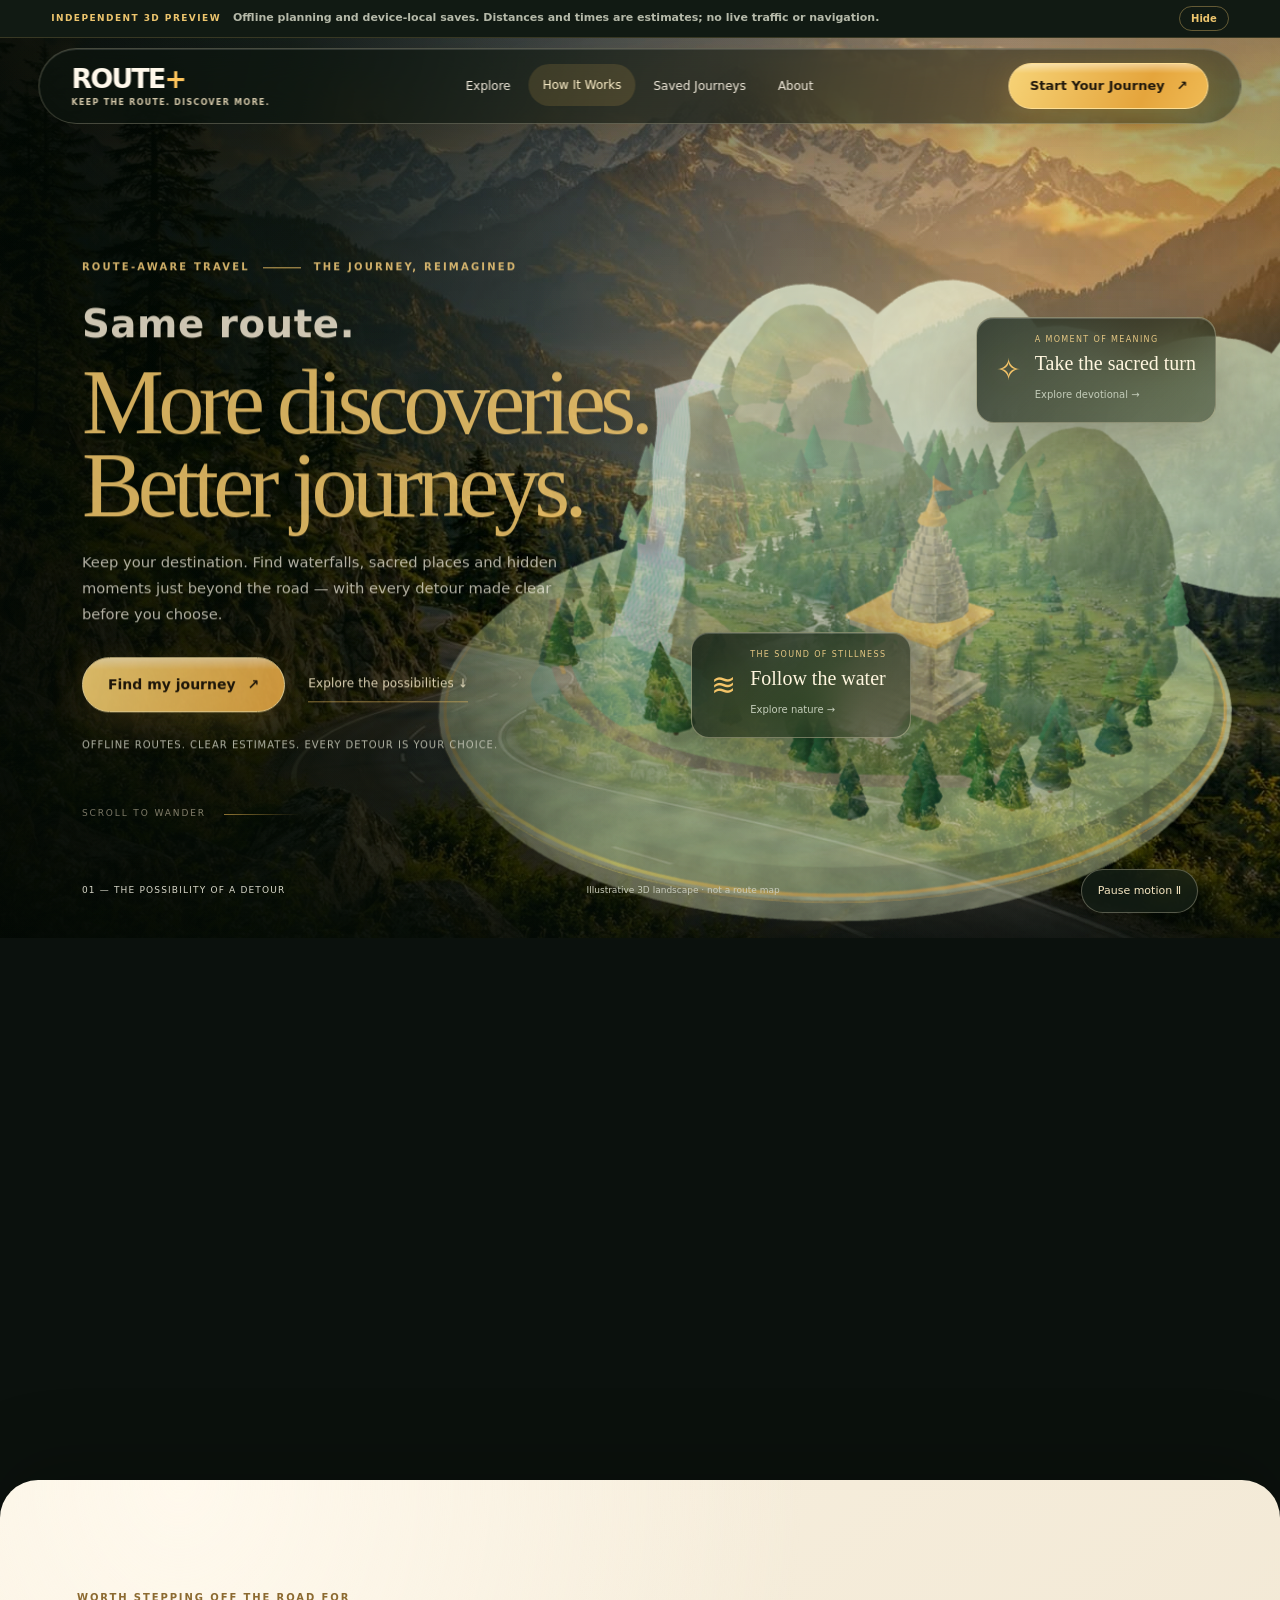
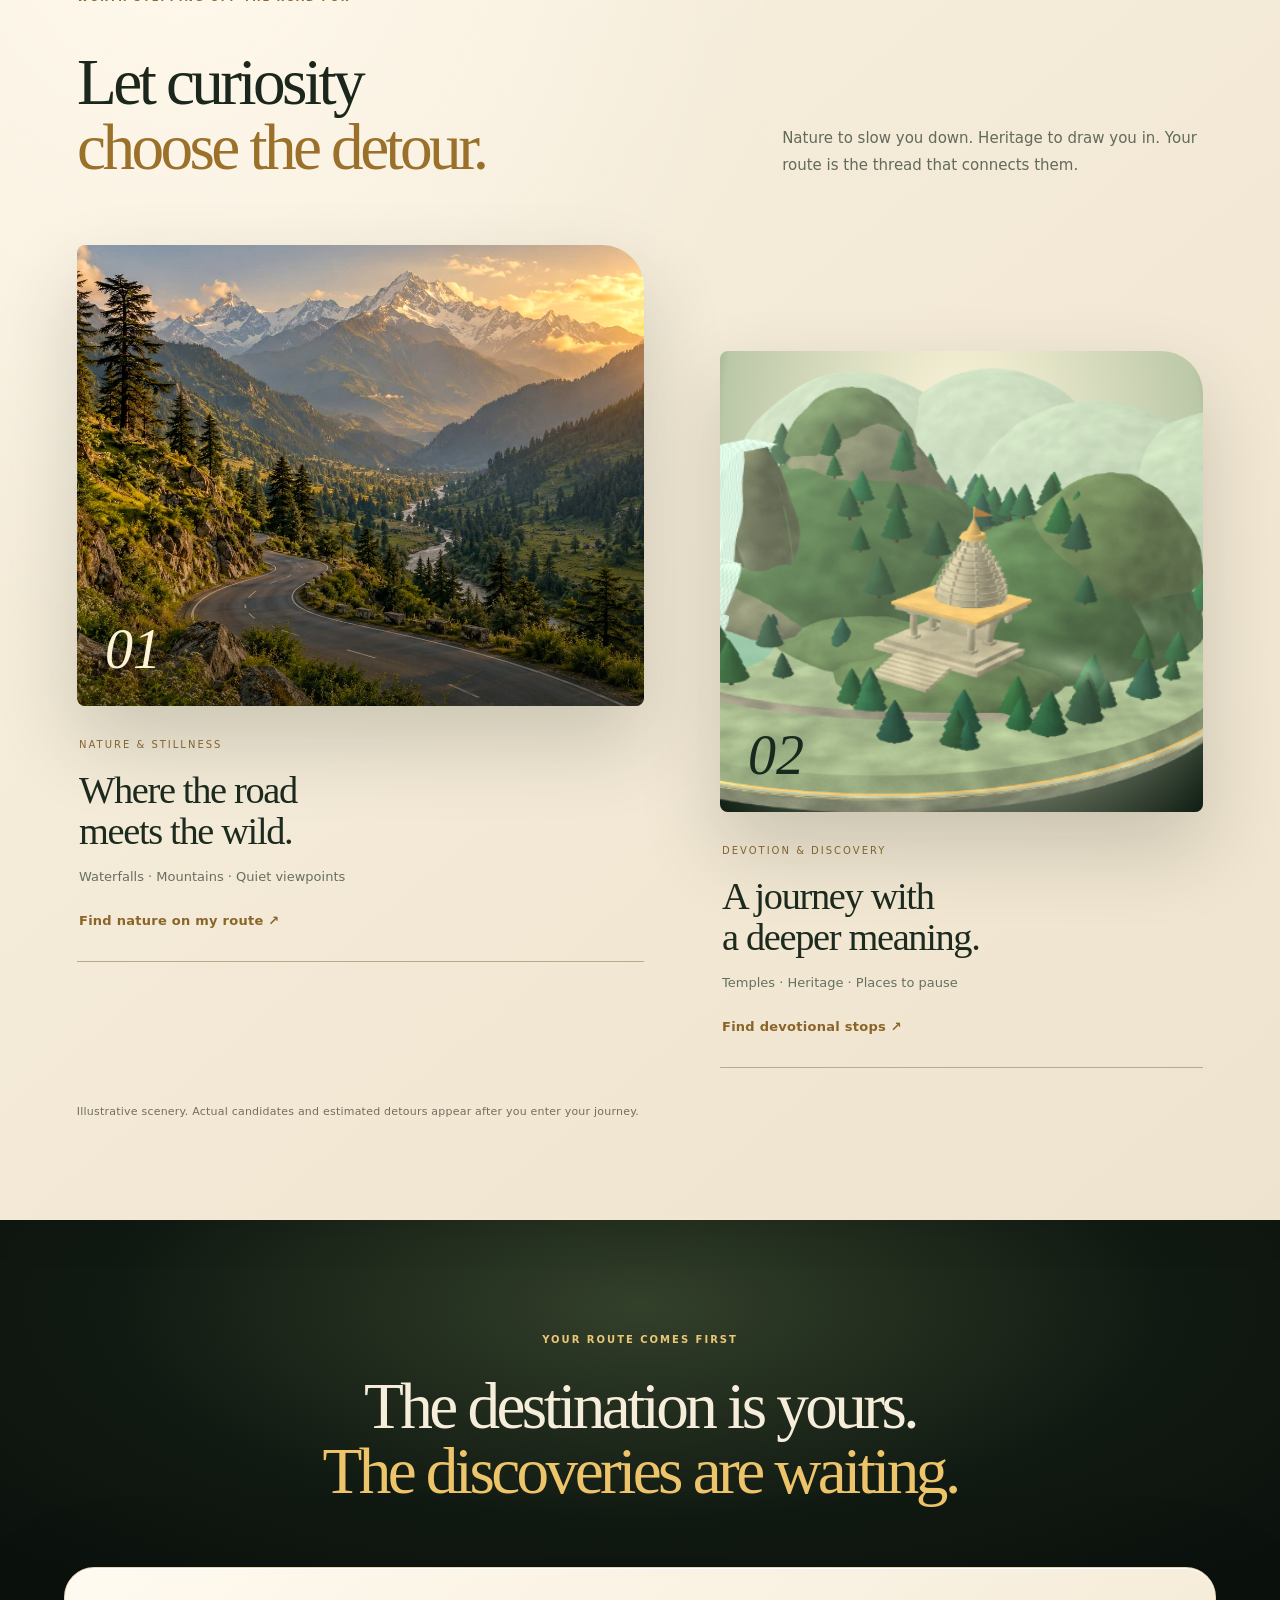
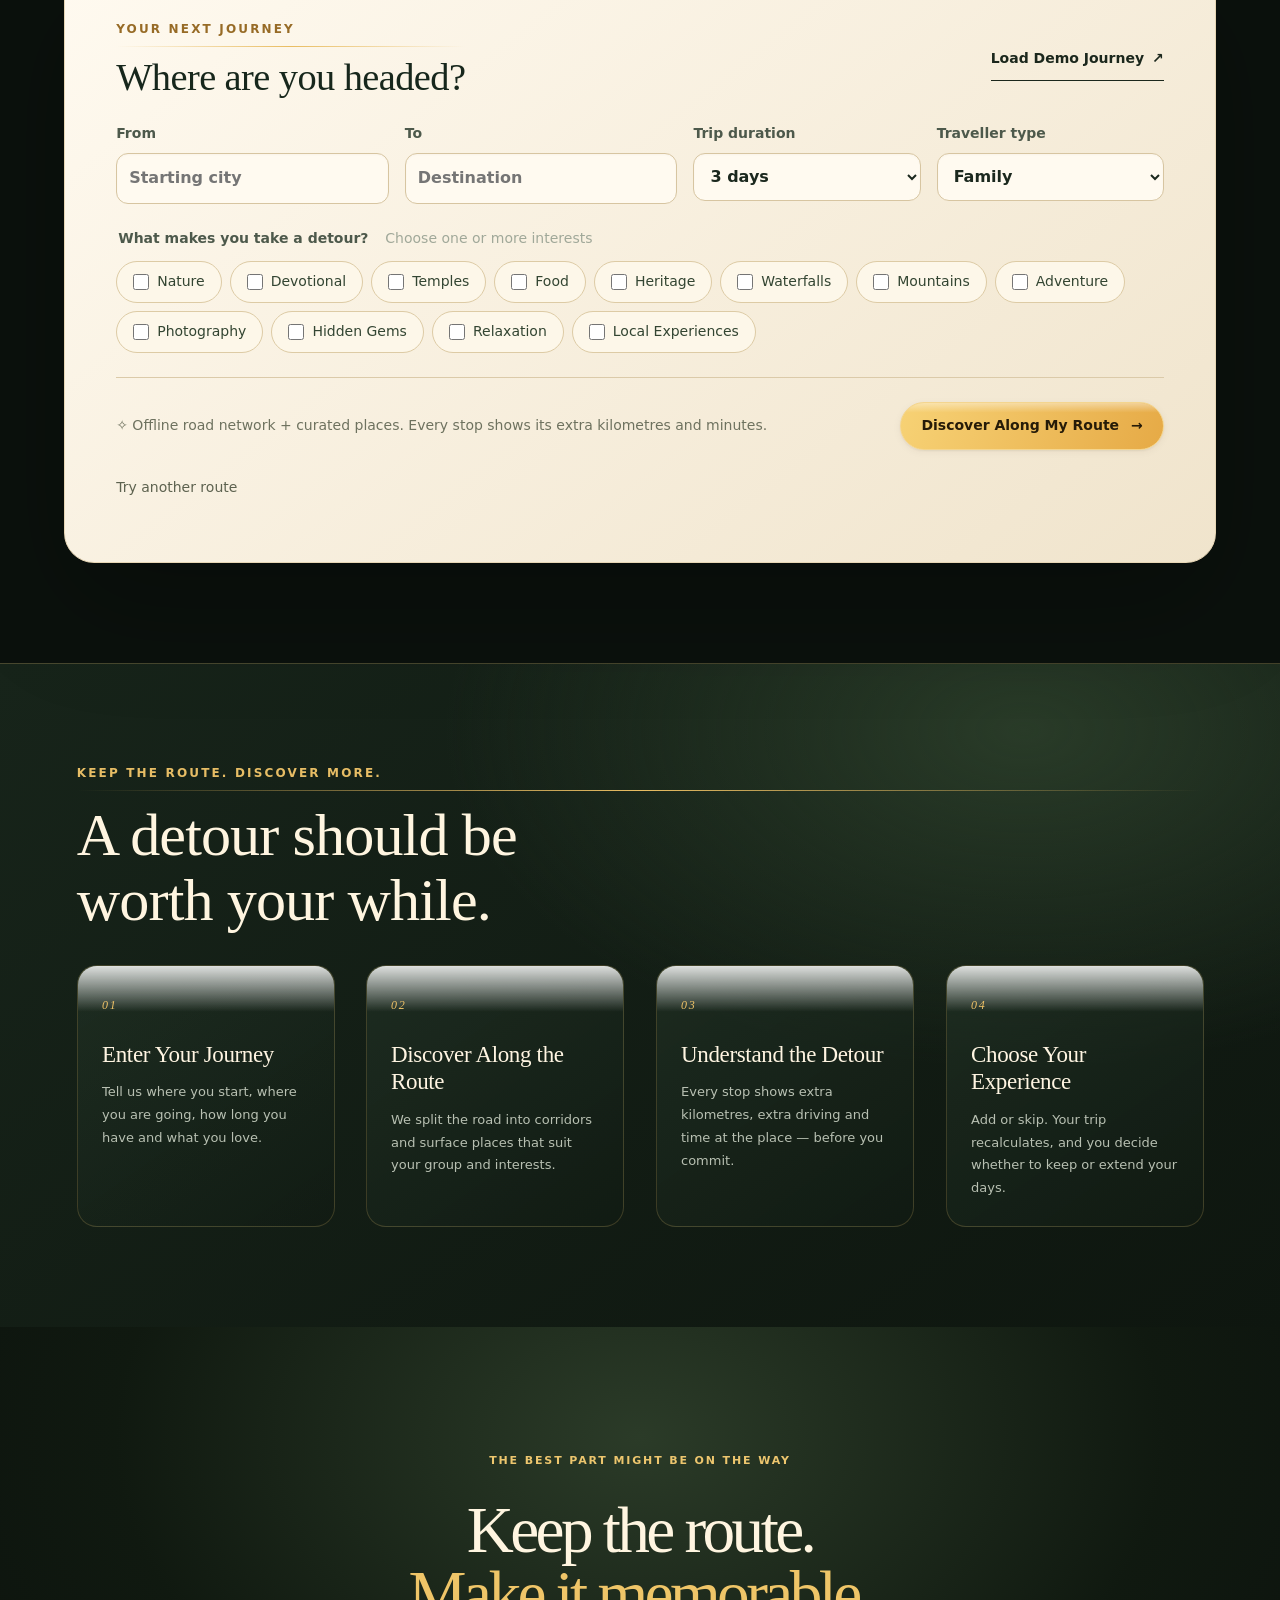
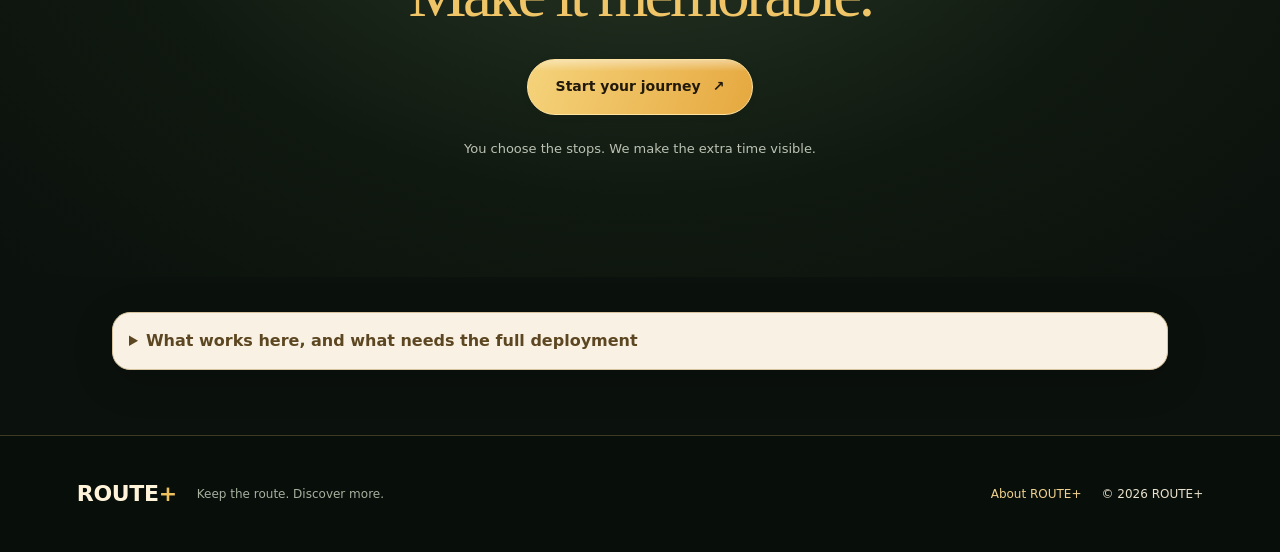
==== commit f0fec108: "Refresh ROUTE+ cinematic hero messaging" ====
--- a/index.html
+++ b/index.html
@@ -4,9 +4,9 @@
   <!-- ROUTE+ standalone build: generated by scripts/build-standalone.mjs. Edit files in web/ and shared/, not this file. -->
   <meta charset="UTF-8">
   <meta name="viewport" content="width=device-width, initial-scale=1">
-  <meta name="description" content="ROUTE+ keeps your main route and shows worthwhile stops along the way — with the extra kilometres and time before you say yes.">
+  <meta name="description" content="ROUTE+ keeps your route fixed and reveals unforgettable places along it. Cinematic route-aware travel discovery with clear detour estimates.">
   <meta name="theme-color" content="#FAF8F0">
-  <title>ROUTE+ Immersive — Royal Nature</title>
+  <title>ROUTE+ — Same Route. More Discoveries.</title>
   <link rel="icon" href="data:image/svg+xml,%3Csvg xmlns='http://www.w3.org/2000/svg' viewBox='0 0 40 40'%3E%3Crect width='40' height='40' rx='10' fill='%23b54d23'/%3E%3Ctext x='7' y='29' font-family='Arial' font-weight='900' font-size='26' fill='white'%3ER%3C/text%3E%3C/svg%3E">
   <style>
 /* ROUTE+ design tokens — ROYAL NATURE.
@@ -1002,13 +1002,13 @@
   <canvas id="nature-scene" aria-label="Animated three-dimensional landscape with forested mountains, a waterfall, an Indian-inspired temple and a winding golden route"></canvas>
   <img id="scene-fallback" src="assets/landscape.jpg" alt="Illustrative mountain landscape" hidden>
   <div class="cinema-copy">
-   <span class="edition">INDIA, A LITTLE CLOSER <i></i> ROUTE+ IMMERSIVE</span>
-   <h1 id="hero-title"><span>Take the road.</span><em>Feel the<br>possibilities.</em></h1>
-   <p>A waterfall beyond the bend. A temple above the clouds. Keep your destination. Discover what makes the journey yours.</p>
+   <span class="edition">ROUTE-AWARE TRAVEL <i></i> THE JOURNEY, REIMAGINED</span>
+   <h1 id="hero-title"><span>Same route.</span><em>More discoveries.<br>Better journeys.</em></h1>
+   <p>Keep your destination. Find waterfalls, sacred places and hidden moments just beyond the road — with every detour made clear before you choose.</p>
    <div class="cinema-actions"><button class="button primary" data-action="start">Find my journey <span aria-hidden="true">↗</span></button><a href="#collection" class="quiet-link">Explore the possibilities <span aria-hidden="true">↓</span></a></div>
    <p class="honesty">Offline routes. Clear estimates. Every detour is your choice.</p>
   </div>
-  <div class="scene-story" aria-hidden="true"><span class="edition">A DIFFERENT PERSPECTIVE</span><h2>A little off route.<br><em>A world away.</em></h2><p>Some moments deserve a closer look.</p></div>
+  <div class="scene-story" aria-hidden="true"><span class="edition">THE ROAD IS ONLY THE BEGINNING</span><h2>Between here<br><em>and there.</em></h2><p>Some of the best stories are found along the way.</p></div>
   <button class="glass-pin waterfall-pin" data-scene="waterfall"><span class="pin-symbol" aria-hidden="true">≋</span><span><small>THE SOUND OF STILLNESS</small><strong>Follow the water</strong><em>Explore nature →</em></span></button>
   <button class="glass-pin temple-pin" data-scene="temple"><span class="pin-symbol" aria-hidden="true">✧</span><span><small>A MOMENT OF MEANING</small><strong>Take the sacred turn</strong><em>Explore devotional →</em></span></button>
   <div class="scene-bottom"><span>01 — THE POSSIBILITY OF A DETOUR</span><span class="scene-status" id="scene-status">Illustrative 3D landscape · not a route map</span><button id="motion-toggle" type="button" aria-pressed="false">Pause motion <span aria-hidden="true">Ⅱ</span></button></div>
--- a/assets/immersive.css
+++ b/assets/immersive.css
@@ -131,3 +131,369 @@
  #scene-fallback{width:100%;top:48%;height:42%;mask-image:linear-gradient(transparent,black 30%);border-radius:0}
 }
 @media(prefers-reduced-motion:reduce){html{scroll-behavior:auto!important}*,*::before,*::after{animation:none!important;transition:none!important;scroll-behavior:auto!important}.cinematic{height:100svh;min-height:760px}.scene-story{display:none}.cinema-copy{opacity:1!important;transform:none!important}.cinema-ready [data-cinema-reveal]{opacity:1;transform:none}.glass-pin{translate:none}.experience-art,.card{transform:none!important}}
+
+
+/* ROUTE+ CINEMA REDESIGN V2 — immersive editorial / warm obsidian / kinetic gold */
+:root {
+  --ivory:#f6f0e2; --bg:#0b110d; --porcelain:#fffaf0; --surface:#fffaf0;
+  --surface-2:#ebe3d2; --surface-3:#d9c7a1; --forest:#172a1d;
+  --forest-light:#34513a; --text:#f4efe4; --charcoal:#121912; --stone:#a0a899;
+  --muted:#a0a899; --primary:#efbd55; --primary-hover:#ffd778;
+  --primary-soft:#2a3527; --primary-ink:#efc66f; --champagne:#e9bd62;
+  --border:rgba(233,189,98,.22); --border-strong:rgba(233,189,98,.48);
+  --route-main:#ffc45c; --route-detour:#c3dfa3; --route-selected:#f4c15a;
+  --map-surface:#f5efdf; --map-land:#e7e0ca; --map-grid:#d9ccb0;
+  --scene-progress:0;
+  --shadow:0 22px 65px rgba(0,0,0,.24);
+}
+html { scroll-behavior:smooth; scroll-padding-top:100px; background:#0b110d; }
+body { background:#0b110d; color:#f4efe4; overflow-x:clip; }
+body::before { opacity:.025; mix-blend-mode:screen; }
+p { color:#a9b1a3; }
+h1,h2,h3 { color:inherit; }
+a { color:inherit; }
+button,a { -webkit-tap-highlight-color:transparent; }
+
+/* Clean top announcement: it must never sit on top of the navigation. */
+body > .preview-ribbon {
+  position:relative !important; top:auto !important; z-index:40 !important;
+  display:flex; min-height:32px; height:auto; align-items:center; justify-content:flex-start;
+  gap:12px; padding:6px clamp(18px,4vw,64px) !important;
+  background:#111a13 !important; color:#d9dcca !important;
+  border-bottom:1px solid rgba(234,194,105,.18);
+  box-shadow:none !important; font-size:11px !important; line-height:1.35;
+}
+body > .preview-ribbon b { color:#edc56d !important; font-size:9px !important; letter-spacing:.16em; }
+body > .preview-ribbon span { opacity:.82; }
+body > .preview-ribbon button { margin-left:auto; min-height:25px !important; padding:3px 11px !important; color:#edc56d !important; border-color:#edc56d60 !important; font-size:10px; }
+
+/* Floating navigation, like a polished title sequence rather than a white app bar. */
+.header {
+  position:absolute !important; top:48px !important; left:50% !important; transform:translateX(-50%);
+  z-index:35; width:min(94%,1460px); max-width:1460px; min-height:76px;
+  margin:0 !important; padding:12px clamp(18px,2.5vw,36px);
+  display:flex; align-items:center; justify-content:space-between; gap:22px;
+  color:#f8f2e6; border:1px solid rgba(255,244,213,.24); border-radius:100px;
+  background:linear-gradient(100deg,rgba(12,20,14,.78),rgba(20,29,20,.48));
+  box-shadow:0 18px 60px rgba(0,0,0,.18), inset 0 1px 0 rgba(255,255,255,.13);
+  -webkit-backdrop-filter:blur(22px) saturate(1.18); backdrop-filter:blur(22px) saturate(1.18);
+}
+.header .logo { color:#fff8eb; font-family:var(--font-body); font-weight:850; font-size:27px; line-height:1; letter-spacing:-.07em; }
+.header .logo span { color:#ffc65d; }
+.header .logo small { display:block; margin-top:7px; color:#d1c5a7; font-size:8px; letter-spacing:.16em; font-weight:600; }
+.header nav { display:flex; align-items:center; justify-content:center; gap:4px; }
+.header nav button { color:#f1eadb; padding:10px 14px; min-height:42px; font-size:12px; border-radius:99px; transition:background .28s, color .28s, transform .28s; }
+.header nav button:hover,.header nav button[aria-current] { color:#fff2cc; background:rgba(236,189,86,.14); transform:translateY(-1px); }
+.header .button { border-radius:99px; min-height:46px; padding:12px 20px; background:linear-gradient(115deg,#f7d478,#e5a53c 68%,#f0bb55); border:1px solid #ffdf94; color:#21190c; font-weight:800; box-shadow:0 8px 30px #e9ae3d33; }
+.header .button:hover { transform:translateY(-2px); box-shadow:0 12px 32px #e9ae3d44; }
+.header .mobile-menu { color:#fff0d1; }
+.skip-link:focus { z-index:100; }
+
+/* FULL-BLEED CINEMATIC HERO. The photo is the real-world layer; WebGL sits over it. */
+.cinematic { height:164svh; min-height:1160px; position:relative; margin:0 !important; width:100%; }
+.scene-stage {
+  position:sticky; top:0; height:100svh; min-height:760px; max-height:none;
+  overflow:hidden; isolation:isolate; background:#101a12;
+}
+.scene-stage::before {
+  content:""; position:absolute; inset:-3%; z-index:0; pointer-events:none;
+  background-image:
+    linear-gradient(90deg,rgba(7,13,9,.94) 0%,rgba(8,16,10,.80) 25%,rgba(8,16,10,.38) 48%,rgba(8,16,10,.05) 76%,rgba(8,16,10,.28) 100%),
+    linear-gradient(0deg,#0b110d 0%,rgba(8,13,9,.46) 12%,transparent 42%,rgba(8,13,9,.20) 100%),
+    url("./landscape.jpg");
+  background-position:center,center,center 56%; background-size:cover,cover,cover;
+  filter:saturate(1.12) contrast(1.04); transform:scale(1.035);
+  animation:routeplus-bg-drift 34s ease-in-out infinite alternate;
+}
+.scene-stage::after {
+  content:""; position:absolute; inset:0; z-index:3; pointer-events:none;
+  background:radial-gradient(ellipse at 76% 38%,transparent 0%,transparent 32%,rgba(4,9,5,.13) 71%,rgba(4,8,5,.42) 100%);
+}
+.scene-light { z-index:1; background:radial-gradient(ellipse at 76% 35%,rgba(255,202,100,.25),transparent 33%),linear-gradient(110deg,rgba(8,14,9,.12),transparent 66%); }
+#nature-scene {
+  z-index:2; position:absolute; inset:7% -9% -3% 24%; width:84%; height:101%;
+  opacity:.73; mix-blend-mode:screen; filter:saturate(1.2) contrast(1.04);
+  transform:translate3d(calc(var(--scene-progress) * -7%),0,0) scale(1.025);
+  transition:opacity .5s; pointer-events:none;
+  -webkit-mask-image:linear-gradient(90deg,transparent 0%,rgba(0,0,0,.35) 12%,#000 30%,#000 94%,transparent 100%);
+  mask-image:linear-gradient(90deg,transparent 0%,rgba(0,0,0,.35) 12%,#000 30%,#000 94%,transparent 100%);
+}
+#scene-fallback { position:absolute; z-index:2; inset:0; width:100%; height:100%; top:0; right:auto; border-radius:0; object-fit:cover; opacity:.72; mask-image:linear-gradient(90deg,transparent,black 25%); }
+.cinema-copy {
+  left:clamp(26px,6.4vw,108px); top:25%; width:min(47%,690px); max-width:690px;
+  z-index:7; opacity:calc(1 - var(--scene-progress) * 1.8);
+  transform:translateY(calc(var(--scene-progress) * -48px));
+}
+.cinema-copy .edition { color:#f1ca79; font-size:10px; letter-spacing:.22em; gap:13px; }
+.cinema-copy .edition i { background:#f0c466; width:38px; }
+.cinema-copy h1 {
+  color:#fff8eb; font-family:var(--font-display); font-weight:400;
+  font-size:clamp(58px,7.2vw,112px); line-height:.90; letter-spacing:-.06em;
+  margin:28px 0 23px; text-wrap:balance; text-shadow:0 8px 40px rgba(0,0,0,.16);
+}
+.cinema-copy h1 span { color:#eee4cf; font-size:.42em; font-family:var(--font-body); font-weight:650; line-height:1.1; letter-spacing:.015em; margin:0 0 15px; }
+.cinema-copy h1 em { color:#f2c66c; font-style:normal; font-weight:400; }
+.cinema-copy>p { color:rgba(250,245,230,.82); max-width:485px; font-size:clamp(14px,1.15vw,17px); line-height:1.75; }
+.cinema-actions { gap:23px; margin-top:30px; }
+.cinema-actions .button { padding:16px 25px; min-height:54px; border-radius:99px; font-weight:800; background:linear-gradient(110deg,#f9d578,#e8a842); color:#21180a; border:1px solid #ffe7a6; box-shadow:0 12px 38px #edae3e3b; }
+.cinema-actions .button:hover { transform:translateY(-3px) scale(1.015); box-shadow:0 18px 44px #edae3e50; }
+.quiet-link { color:#fbefcf; border-color:#e9bd62a8; font-size:12px; letter-spacing:.01em; }
+.cinema-copy .honesty { color:#cbcdbd; font-size:10px; letter-spacing:.1em; text-transform:uppercase; }
+.glass-pin {
+  z-index:7; gap:14px; min-width:220px; max-width:275px; padding:16px 19px;
+  color:#f9f2e1; text-align:left; border-radius:18px;
+  border:1px solid rgba(255,243,202,.36);
+  background:linear-gradient(135deg,rgba(18,29,20,.78),rgba(29,42,27,.48));
+  -webkit-backdrop-filter:blur(22px) saturate(1.3); backdrop-filter:blur(22px) saturate(1.3);
+  box-shadow:0 24px 64px rgba(0,0,0,.25),inset 0 1px 0 rgba(255,255,255,.18);
+  transform-style:preserve-3d;
+}
+.glass-pin:hover { transform:translateY(-7px) rotateX(2deg) rotateY(-2deg); box-shadow:0 28px 70px rgba(0,0,0,.35),0 0 28px rgba(242,192,96,.14); }
+.glass-pin small { color:#e5c783; font-size:8px; letter-spacing:.17em; }
+.glass-pin strong { color:#fff6df; font:500 20px/1.25 var(--font-display); margin:5px 0; }
+.glass-pin em { color:#c3ccb9; font-size:10px; }
+.pin-symbol { color:#f4c468; filter:drop-shadow(0 0 14px #efbc573c); }
+.waterfall-pin { left:54%; top:66%; animation-delay:-2s; }
+.temple-pin { right:5%; top:31%; animation-delay:-4.5s; }
+.scene-story { z-index:6; left:8%; top:29%; max-width:640px; color:#fff5df; }
+.scene-story .edition { color:#edc873; }
+.scene-story h2 { font-size:clamp(50px,6.6vw,94px); line-height:.96; letter-spacing:-.055em; }
+.scene-story h2 em { color:#edc36b; font-style:normal; }
+.scene-story p { color:#e4e1d3; font-size:15px; }
+.scene-bottom { z-index:8; left:clamp(26px,6.4vw,108px); right:clamp(26px,6.4vw,108px); bottom:25px; color:#d8d7c9; font-size:9px; letter-spacing:.13em; }
+.scene-bottom button { color:#f4e4c0; border-color:#fff4d748; background:#162118b8; backdrop-filter:blur(12px); }
+.scene-status { color:#c8cbbc; }
+.scroll-cue { left:clamp(26px,6.4vw,108px); bottom:13%; color:#e3d8ba; letter-spacing:.21em; }
+.scroll-cue i { background:linear-gradient(90deg,#efbd55,transparent); }
+
+/* The next scene cuts from cinematic darkness into tactile warm-paper editorial. */
+.collection {
+  position:relative; z-index:5; margin-top:-34px; padding:110px clamp(24px,6vw,94px) 100px;
+  max-width:none; border-radius:38px 38px 0 0;
+  background:radial-gradient(ellipse at 14% 0%,#fff9ed 0%,transparent 40%),linear-gradient(140deg,#f8f0df,#eee3ce);
+  color:#1b271c; box-shadow:0 -22px 72px rgba(0,0,0,.18);
+}
+.collection p { color:#656d5d; }
+.collection-heading { grid-template-columns:1.15fr .85fr; gap:20px 12%; }
+.collection-heading .edition { color:#8c6a30; font-size:10px; letter-spacing:.19em; }
+.collection h2,.planner-prelude h2,.final-invitation h2 { font-size:clamp(42px,5.1vw,74px); line-height:.99; letter-spacing:-.055em; }
+.collection h2 em,.planner-prelude h2 em,.final-invitation h2 em { color:#9b702a; font-style:normal; }
+.collection-heading p { color:#626a5b; font-size:15px; max-width:450px; }
+.experience-list { grid-template-columns:1.08fr .92fr; gap:clamp(28px,6vw,92px); margin-top:66px; }
+.experience { color:#1b271c; perspective:1100px; }
+.experience-art { height:clamp(290px,36vw,490px); border-radius:8px 42px 8px 8px; box-shadow:0 36px 80px rgba(31,44,26,.19); }
+.experience-art:before { content:""; position:absolute; inset:0; z-index:1; background:linear-gradient(0deg,rgba(5,12,7,.52),transparent 50%); pointer-events:none; }
+.experience-art img { filter:saturate(1.13) contrast(1.04); }
+.art-number { z-index:2; left:28px; bottom:25px; color:#fff3d5; font-size:56px; }
+.experience-copy { padding:25px 2px 30px; border-color:#b8aa8a; }
+.experience-copy small { color:#8b6a30; letter-spacing:.2em; }
+.experience-copy strong { color:#1d2b1f; font-size:clamp(29px,3vw,43px); line-height:1.08; letter-spacing:-.035em; }
+.experience-copy>span { color:#66705f; }
+.experience-copy em { color:#8a6428; font-weight:800; letter-spacing:.02em; }
+.sacred-experience { margin-top:106px; }
+.temple-art { background:radial-gradient(ellipse at 50% 20%,#fff6dc,#bbc8a7 70%,#1a3020); }
+.temple-art canvas { position:relative; z-index:1; }
+.collection-note { color:#766d5a !important; letter-spacing:.02em; }
+.planner-prelude {
+  max-width:none; padding:112px 22px 64px; text-align:center;
+  color:#f6edda; background:radial-gradient(ellipse at 50% 25%,#33402a 0%,#111a12 58%,#0b110d 100%);
+}
+.planner-prelude .edition { justify-content:center; color:#e9c777; font-size:10px; letter-spacing:.2em; margin-bottom:26px; }
+.planner-prelude h2 em { color:#eec46a; }
+#journey.entry {
+  max-width:1160px; margin:0 auto 100px; padding:clamp(26px,4vw,54px);
+  border-radius:30px; border:1px solid #e7d6b5; color:#1b271c;
+  background:linear-gradient(142deg,#fffaf0 0%,#f0e4cc 100%);
+  box-shadow:0 42px 110px rgba(0,0,0,.26),inset 0 1px 0 #fff;
+}
+#journey .eyebrow { color:#976b26; }
+#journey h2 { color:#17271c; font-size:clamp(30px,3vw,42px); }
+#journey p,#journey label,#journey legend { color:#4d594b; }
+#journey input,#journey select {
+  color:#1b281e; background:#fffaf0; border:1px solid #d7c5a1; border-radius:12px;
+  box-shadow:inset 0 1px 2px rgba(53,44,25,.03);
+}
+#journey input:focus,#journey select:focus { border-color:#a8792c; box-shadow:0 0 0 3px #e7c26d45; outline:none; }
+#journey fieldset { border-color:#d7c5a1; }
+#journey .chip { color:#334532; background:#fdf7e9; border-color:#ddcba5; border-radius:99px; min-height:42px; }
+#journey .chip[aria-pressed="true"],#journey .chip.selected { color:#fff6e4; background:#29412c; border-color:#29412c; }
+#journey .entry-bottom { border-color:#dbcaa9; }
+#journey #engine-note { color:#6e725f; }
+#journey #generate { background:linear-gradient(110deg,#f7d275,#e6aa46); color:#261b08; border:1px solid #f4d58e; border-radius:99px; font-weight:850; }
+#journey .sample-routes { color:#5d624f; border-color:#dbcaa9; }
+#how {
+  max-width:none; margin:0; padding:100px clamp(24px,6vw,94px); color:#f8f0df;
+  background:radial-gradient(ellipse at 80% 10%,#293b28 0%,transparent 40%),linear-gradient(145deg,#17241a,#0e160f);
+  border-radius:0; border-top:1px solid #dec07842;
+}
+#how .how-head h2 { color:#fff5e0; font-size:clamp(40px,4.7vw,66px); }
+#how .eyebrow { color:#e7bd65; }
+#how article { color:#f6edda; background:linear-gradient(145deg,#24352899,#111b13aa); border:1px solid #e8c16c32; border-radius:20px; padding:26px 24px; min-height:230px; box-shadow:inset 0 1px 0 #ffffff12; }
+#how article>span { color:#f0c368; font-size:12px; letter-spacing:.14em; }
+#how article h3 { color:#fff5e2; font:500 23px/1.2 var(--font-display); margin:24px 0 13px; }
+#how article p { color:#b8c0b2; font-size:13px; line-height:1.75; }
+#how article:hover { transform:translateY(-5px) !important; border-color:#edc66d7a; background:#263a29; }
+.final-invitation {
+  max-width:none; padding:125px 24px 118px; color:#fff3d8;
+  background:radial-gradient(ellipse at 50% 20%,#2b3b28 0%,#101910 58%,#0b110d 100%);
+}
+.final-invitation .edition { justify-content:center; color:#edc66e; }
+.final-invitation h2 { color:#fff5e0; }
+.final-invitation h2 em { color:#efc568; }
+.final-invitation p { color:#bbc2b4; }
+.final-invitation .button { background:linear-gradient(110deg,#f5d37b,#e6a83f); color:#21190b; border:1px solid #ffe3a0; border-radius:99px; }
+body > .preview-note { max-width:1100px; margin:35px auto 65px !important; padding:0 22px !important; color:#29382a; }
+.preview-note details { background:#f9f2e4 !important; border:1px solid #d7c49e !important; border-radius:18px !important; box-shadow:0 10px 40px rgba(0,0,0,.17) !important; }
+.preview-note summary { color:#5d4722 !important; }
+.preview-note ul { color:#5e685a !important; }
+footer {
+  position:relative; max-width:none; display:flex; align-items:center; flex-wrap:wrap; gap:20px;
+  padding:36px clamp(24px,6vw,94px); background:#080e09; color:#e9e0cd;
+  border-top:1px solid #e0bd6740;
+}
+footer .logo { color:#fff4d9; font-weight:850; }
+footer .logo span { color:#edc05d; }
+footer p { color:#a7b09f; margin-right:auto; }
+footer button { color:#efd18e; }
+
+/* Planner after route generation: crisp light surfaces for data legibility. */
+#dashboard {
+  --text:#17271c; --muted:#697161; --surface:#fffaf0; --surface-2:#eee5d2;
+  --border:#ddcfb2; --border-strong:#cdb98e; --primary:#876022;
+  color:#17271c; max-width:none; margin:0; padding:54px clamp(18px,4vw,64px) 90px;
+  background:linear-gradient(140deg,#f8f1e2,#eee5d4); border-radius:34px 34px 0 0;
+}
+#dashboard h1,#dashboard h2,#dashboard h3 { color:#17271c; }
+#dashboard p { color:#68705f; }
+#dashboard .summary > * { background:#fffaf0; border:1px solid #ddcfb2; border-radius:18px; }
+#dashboard .map-column,.discovery-layout>section { color:#17271c; }
+#dashboard .map-column { background:#fffaf0; border:1px solid #e1d4bb; border-radius:24px; padding:22px; box-shadow:0 20px 45px #342b1910; }
+#dashboard .map { background:#eee8d8; border-radius:18px; overflow:hidden; }
+#dashboard .phases button { background:#f8f1e2; color:#243627; border:1px solid #d9c8a5; border-radius:99px; }
+#dashboard .phases button[aria-pressed="true"] { background:#243d2a; color:#fff1d0; }
+#dashboard .cards { gap:20px; }
+#dashboard .card { background:#fffaf0; border:1px solid #dfd2b8; border-radius:20px; color:#17271c; box-shadow:0 18px 45px #372d1a13; }
+#dashboard .card p,#dashboard .card small,#dashboard .card label { color:#65705e; }
+#dashboard .card .button,#dashboard .card button { border-radius:99px; }
+#dashboard .selected { background:linear-gradient(145deg,#1e3323,#15251a); color:#f7eed9; border:1px solid #c8a85b66; border-radius:22px; }
+#dashboard .selected h2,#dashboard .selected h3,#dashboard .selected strong { color:#fff2d8; }
+#dashboard .selected p,#dashboard .selected small,#dashboard .selected label { color:#c5cdb9; }
+#dashboard .selected input,#dashboard .selected select { color:#17271c; background:#fffaf0; }
+#dashboard .map-legend { color:#586653; }
+#dashboard .dashboard-top { margin-bottom:30px; }
+#dashboard .dashboard-top h1 { font-size:clamp(34px,4vw,55px); }
+#dashboard .actions .button { border-radius:99px; }
+#dashboard .actions .button.dark { background:#213825; color:#fff1d5; }
+dialog { background:#f9f2e4; color:#17271c; border:1px solid #e5d7ba; border-radius:24px; }
+dialog h2,dialog h3 { color:#17271c; }
+dialog p { color:#5c6757; }
+dialog .button.primary { background:#263d2b; color:#fff4de; border-radius:99px; }
+dialog::backdrop { background:rgba(4,9,5,.75); backdrop-filter:blur(14px); }
+
+.experience-art,.card { transform-style:preserve-3d; }
+.experience:hover .experience-art { transform:perspective(1100px) rotateX(1.4deg) rotateY(-1.6deg) translateY(-5px); }
+.experience-art,.glass-pin,.card,#journey.entry { transition:transform .55s cubic-bezier(.16,1,.3,1),box-shadow .45s ease,border-color .3s ease; }
+.button,.header .button { transition:transform .3s cubic-bezier(.16,1,.3,1),box-shadow .35s ease,background .3s ease; }
+[data-cinema-reveal] { will-change:transform,opacity; }
+.cinema-ready [data-cinema-reveal] { transition:opacity .85s cubic-bezier(.16,1,.3,1),transform 1.05s cubic-bezier(.16,1,.3,1); }
+@keyframes routeplus-bg-drift { from { transform:scale(1.03) translate3d(0,0,0); } to { transform:scale(1.12) translate3d(-1.2%,-.7%,0); } }
+@keyframes routeplus-glow { 0%,100% { opacity:.75; } 50% { opacity:1; } }
+
+@media (min-width:1500px) {
+ .cinema-copy { left:max(6.4vw,calc((100vw - 1460px)/2)); }
+ .header { width:min(94%,1460px); }
+}
+@media (max-width:1100px) {
+ .header { width:calc(100% - 30px); min-height:68px; padding:10px 18px; gap:12px; }
+ .header nav button { padding:8px 10px; font-size:11px; }
+ .header .logo { font-size:23px; }
+ .header .logo small { font-size:7px; }
+ .header-cta { padding:10px 14px !important; font-size:11px !important; }
+ .cinema-copy { width:48%; top:25%; }
+ .cinema-copy h1 { font-size:clamp(54px,7vw,82px); }
+ .temple-pin { right:2%; }
+ .waterfall-pin { left:52%; top:69%; }
+ .experience-list { gap:36px; }
+}
+@media (max-width:720px) {
+ body > .preview-ribbon { min-height:30px; gap:7px; padding:5px 12px !important; font-size:9px !important; justify-content:flex-start; }
+ body > .preview-ribbon b { font-size:8px !important; }
+ body > .preview-ribbon span { max-width:calc(100vw - 150px); }
+ body > .preview-ribbon button { padding:2px 8px !important; font-size:9px; }
+ .header { top:42px !important; width:calc(100% - 20px); min-height:60px; border-radius:26px; padding:10px 14px; }
+ .header .logo { font-size:21px; }
+ .header .logo small { font-size:6px; margin-top:5px; }
+ .header .mobile-menu { width:34px; height:34px; border:1px solid #fff3d74d; border-radius:50%; display:grid; place-items:center; }
+ .header nav { position:absolute; top:calc(100% + 10px); left:0; right:0; display:none; gap:3px; padding:12px; border-radius:20px; background:#101a12f7; border:1px solid #eed08a45; box-shadow:0 20px 50px #0007; }
+ .header nav.is-open,.header nav.open,.header nav[aria-expanded="true"] { display:flex; flex-direction:column; align-items:stretch; }
+ .header nav button { text-align:left; justify-content:flex-start; color:#fff0d4; min-height:44px; padding:10px 13px; font-size:13px; }
+ .header-cta { display:none !important; }
+ .cinematic { height:145svh; min-height:1060px; }
+ .scene-stage { height:100svh; min-height:760px; }
+ .scene-stage::before { background-position:center,center,58% center; background-image:linear-gradient(180deg,rgba(7,13,9,.72) 0%,rgba(8,15,10,.5) 38%,rgba(8,15,10,.18) 72%,#0b110d 100%),url("./landscape.jpg"); }
+ #nature-scene { inset:36% -38% 2% -18%; width:145%; height:65%; opacity:.76; transform:translate3d(calc(var(--scene-progress) * -2%),0,0) scale(1.06); -webkit-mask-image:linear-gradient(180deg,transparent 0%,black 12%,black 90%,transparent 100%); mask-image:linear-gradient(180deg,transparent 0%,black 12%,black 90%,transparent 100%); }
+ #scene-fallback { top:35%; height:61%; width:100%; mask-image:linear-gradient(180deg,transparent,black 16%); }
+ .cinema-copy { top:19%; left:7%; width:86%; max-width:650px; }
+ .cinema-copy .edition { font-size:8px; letter-spacing:.15em; gap:9px; }
+ .cinema-copy h1 { font-size:clamp(50px,12vw,70px); margin:19px 0 14px; line-height:.92; }
+ .cinema-copy h1 span { font-size:.43em; margin-bottom:12px; }
+ .cinema-copy>p { max-width:355px; font-size:13px; line-height:1.62; }
+ .cinema-actions { margin-top:19px; gap:15px; }
+ .cinema-actions .button { min-height:46px; padding:13px 18px; font-size:12px; }
+ .quiet-link { font-size:10px; }
+ .cinema-copy .honesty { font-size:8px; margin-top:13px; }
+ .glass-pin { min-width:0; max-width:200px; gap:8px; padding:10px 12px; border-radius:14px; }
+ .glass-pin small { font-size:6px; letter-spacing:.08em; }
+ .glass-pin strong { font-size:14px; }
+ .glass-pin em { font-size:8px; }
+ .pin-symbol { font-size:22px; }
+ .waterfall-pin { left:4%; top:71%; }
+ .temple-pin { right:4%; top:55%; }
+ .scene-story { top:20%; left:7%; width:85%; }
+ .scene-story h2 { font-size:clamp(42px,10vw,58px); }
+ .scene-story p { font-size:12px; }
+ .scene-bottom { left:6%; right:6%; bottom:13px; gap:8px; flex-wrap:wrap; font-size:7px; }
+ .scene-bottom>span:first-child { display:none; }
+ .scene-bottom .scene-status { text-align:left; max-width:185px; font-size:8px; }
+ .scene-bottom button { min-height:34px; font-size:9px; padding:6px 10px; }
+ .scroll-cue { display:none; }
+ .collection { margin-top:-22px; padding:72px 7% 65px; border-radius:24px 24px 0 0; }
+ .collection-heading { display:block; }
+ .collection-heading .edition { font-size:8px; }
+ .collection h2,.planner-prelude h2,.final-invitation h2 { font-size:clamp(37px,9vw,48px); }
+ .collection-heading p { font-size:13px; line-height:1.75; margin-top:20px; }
+ .experience-list { grid-template-columns:1fr; gap:34px; margin-top:34px; }
+ .sacred-experience { margin-top:0; }
+ .experience-art { height:270px; border-radius:6px 29px 6px 6px; }
+ .temple-art { height:235px; }
+ .experience-copy { padding:21px 0 23px; }
+ .experience-copy strong { font-size:30px; margin:11px 0; }
+ .experience-copy em { margin-top:15px; }
+ .collection-note { font-size:10px; line-height:1.7; }
+ .planner-prelude { padding:75px 20px 38px; }
+ #journey.entry { margin:0 5% 58px; padding:23px 18px; border-radius:20px; }
+ #journey .section-intro { gap:10px; }
+ #journey h2 { font-size:27px; }
+ #journey .section-intro>.text-link { font-size:10px; text-align:right; max-width:95px; }
+ #journey .form-grid { grid-template-columns:1fr; gap:15px; }
+ #journey input,#journey select { min-width:0; font-size:16px; }
+ #journey .chip { min-height:42px; font-size:11px; }
+ #journey .entry-bottom { flex-direction:column; align-items:stretch; gap:16px; }
+ #journey #generate { width:100%; font-size:12px; }
+ #how { padding:66px 7%; }
+ #how article { min-height:auto; padding:22px; margin:12px 0; }
+ #how article h3 { margin-top:15px; font-size:21px; }
+ .final-invitation { padding:82px 20px; }
+ .final-invitation .edition { font-size:8px; }
+ body > .preview-note { margin:20px 4% 38px !important; padding:0 !important; }
+ #dashboard { padding:35px 5% 60px; border-radius:22px 22px 0 0; }
+ #dashboard .map-column { padding:14px; }
+ footer { padding:30px 7%; gap:14px; }
+}
+@media (prefers-reduced-motion:reduce) {
+ *,*::before,*::after { animation:none !important; transition:none !important; scroll-behavior:auto !important; }
+ .cinematic { height:100svh; min-height:760px; }
+ .cinema-copy,.scene-story,[data-cinema-reveal] { opacity:1 !important; transform:none !important; }
+ .scene-stage::before { animation:none !important; }
+ .glass-pin,.experience-art,.card { transform:none !important; }
+}
